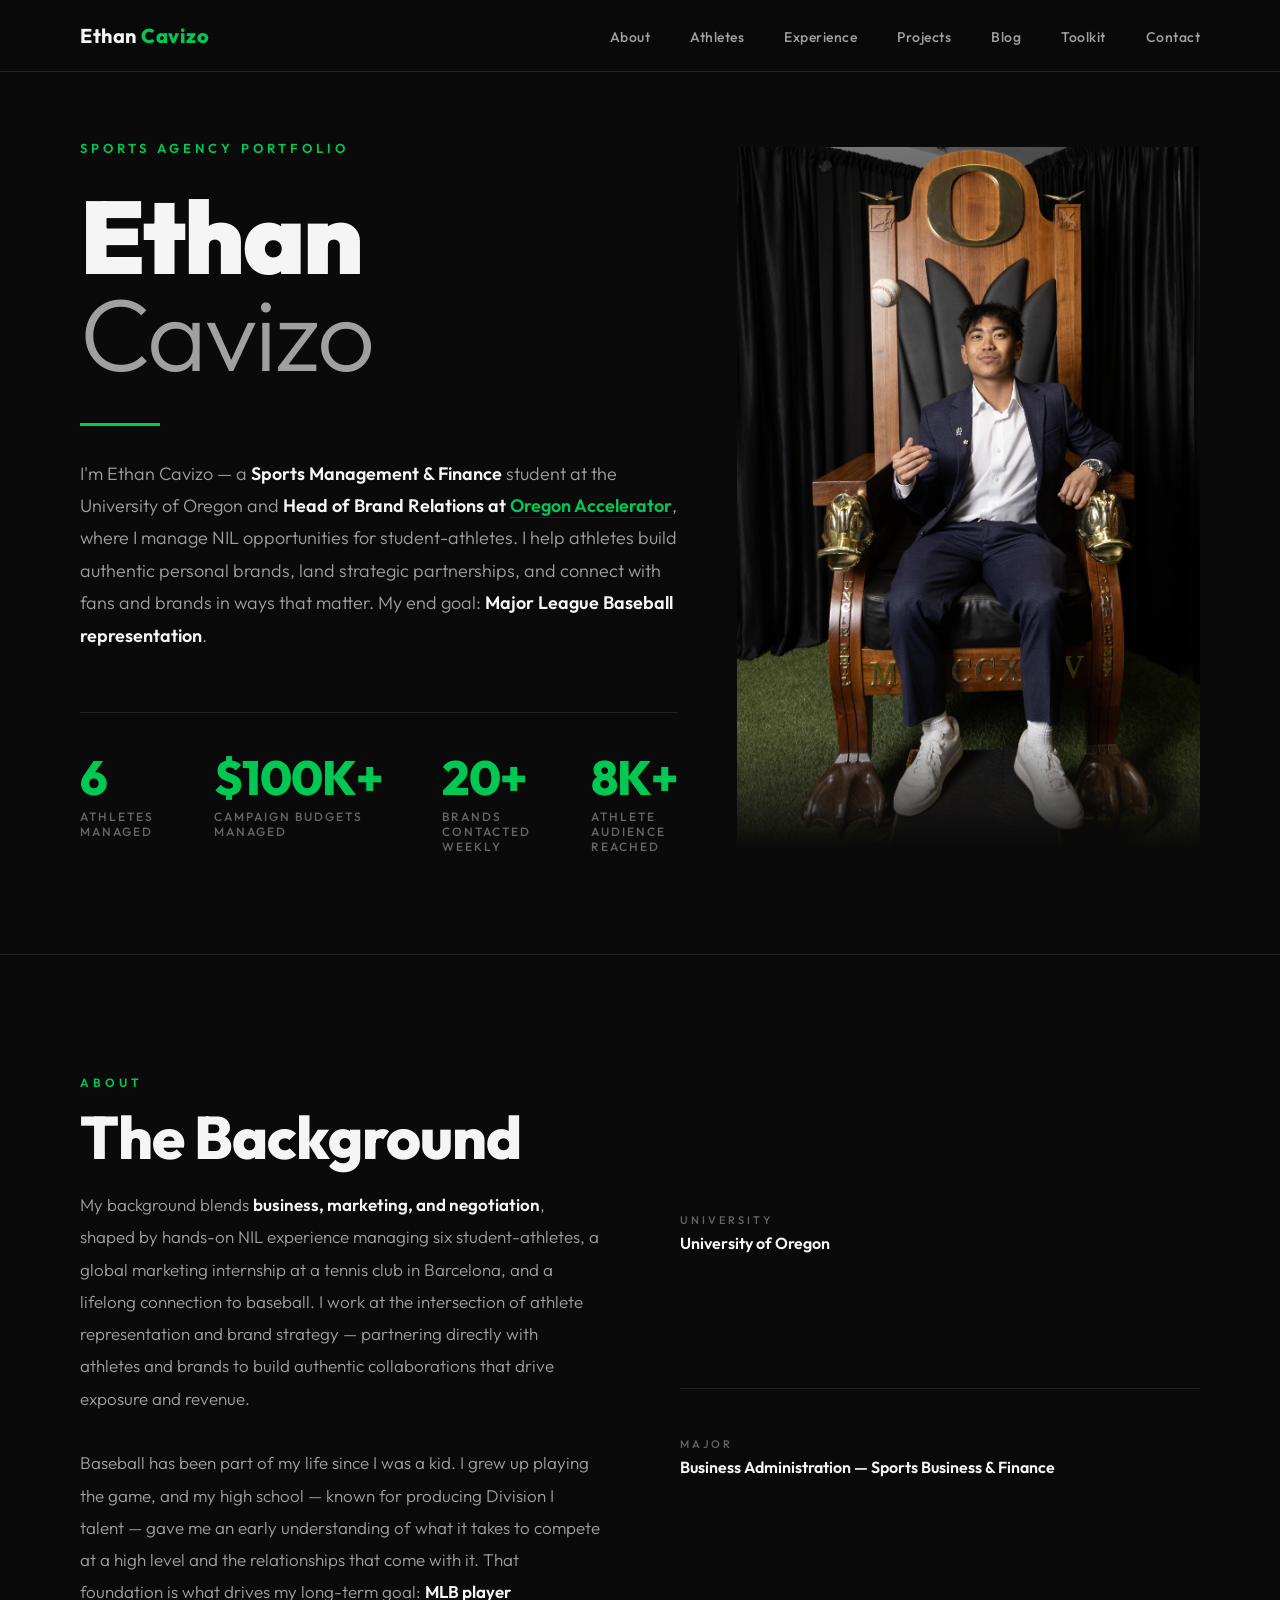
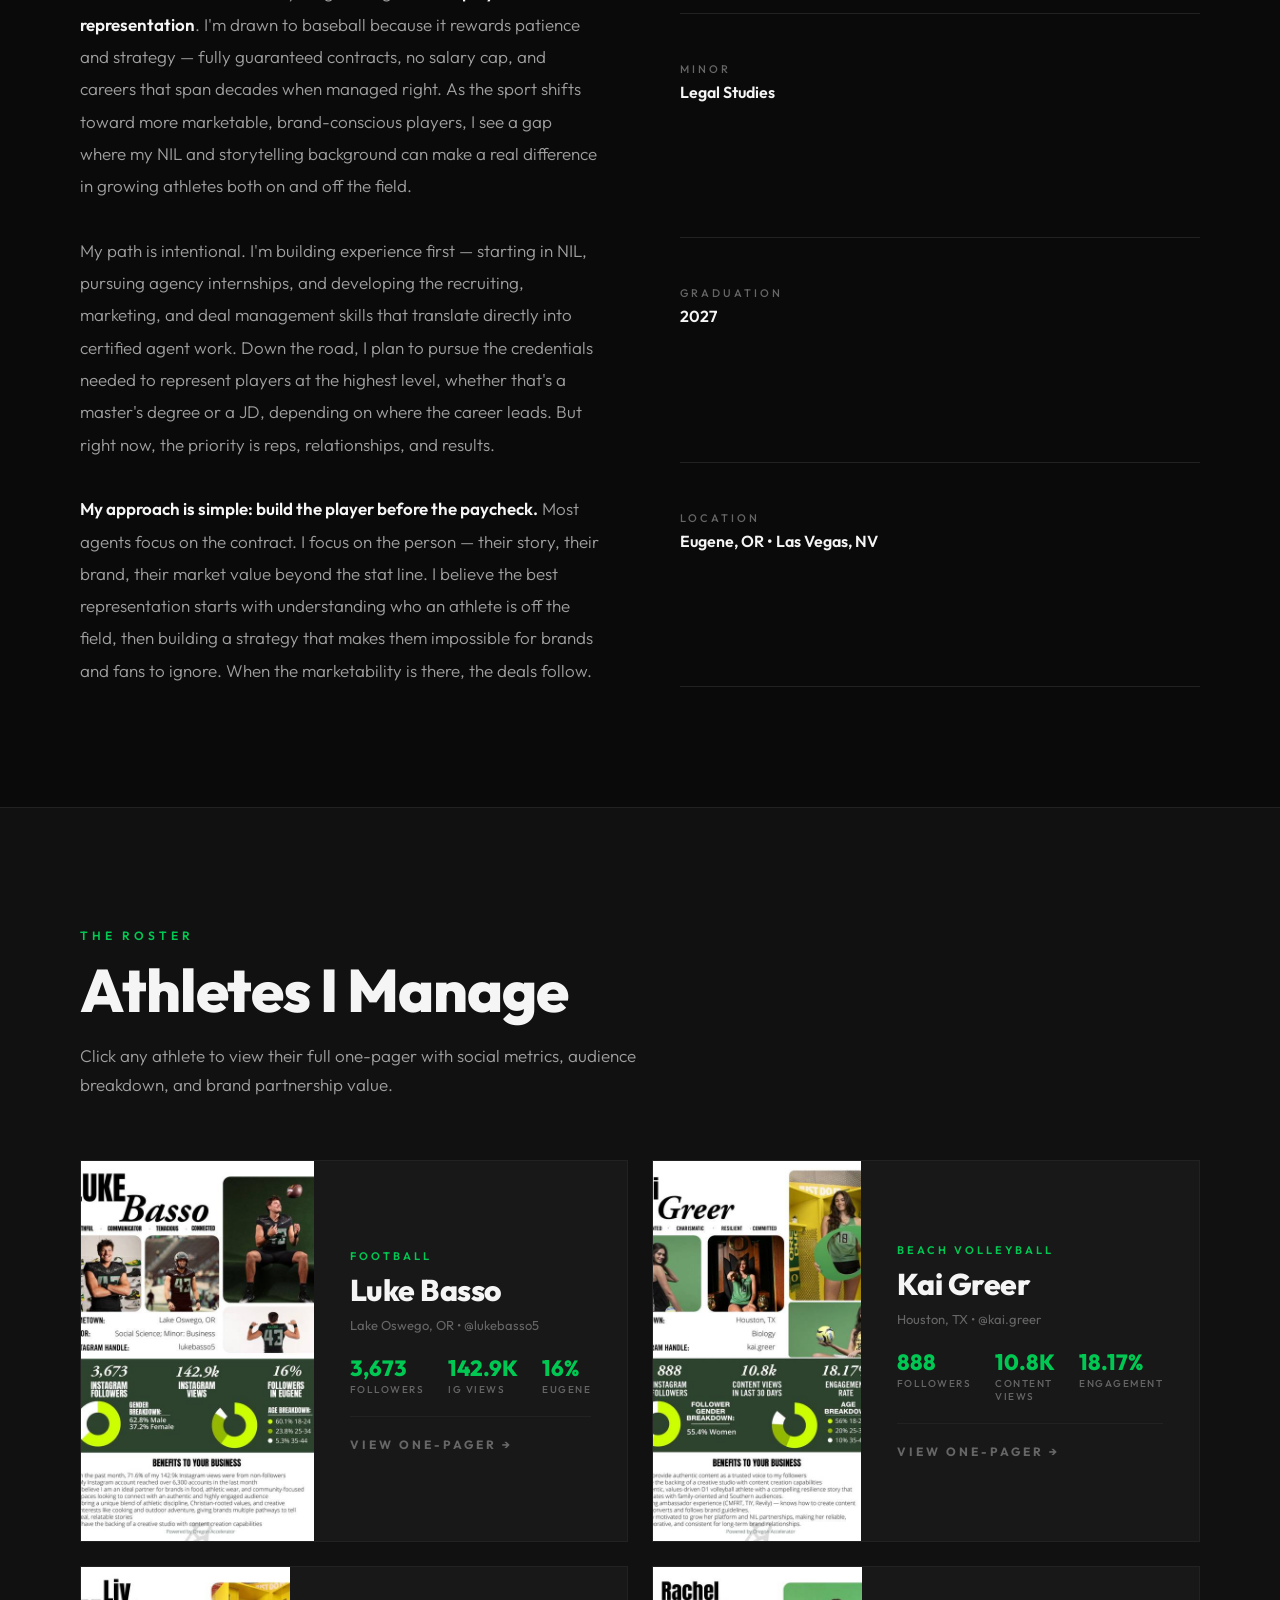
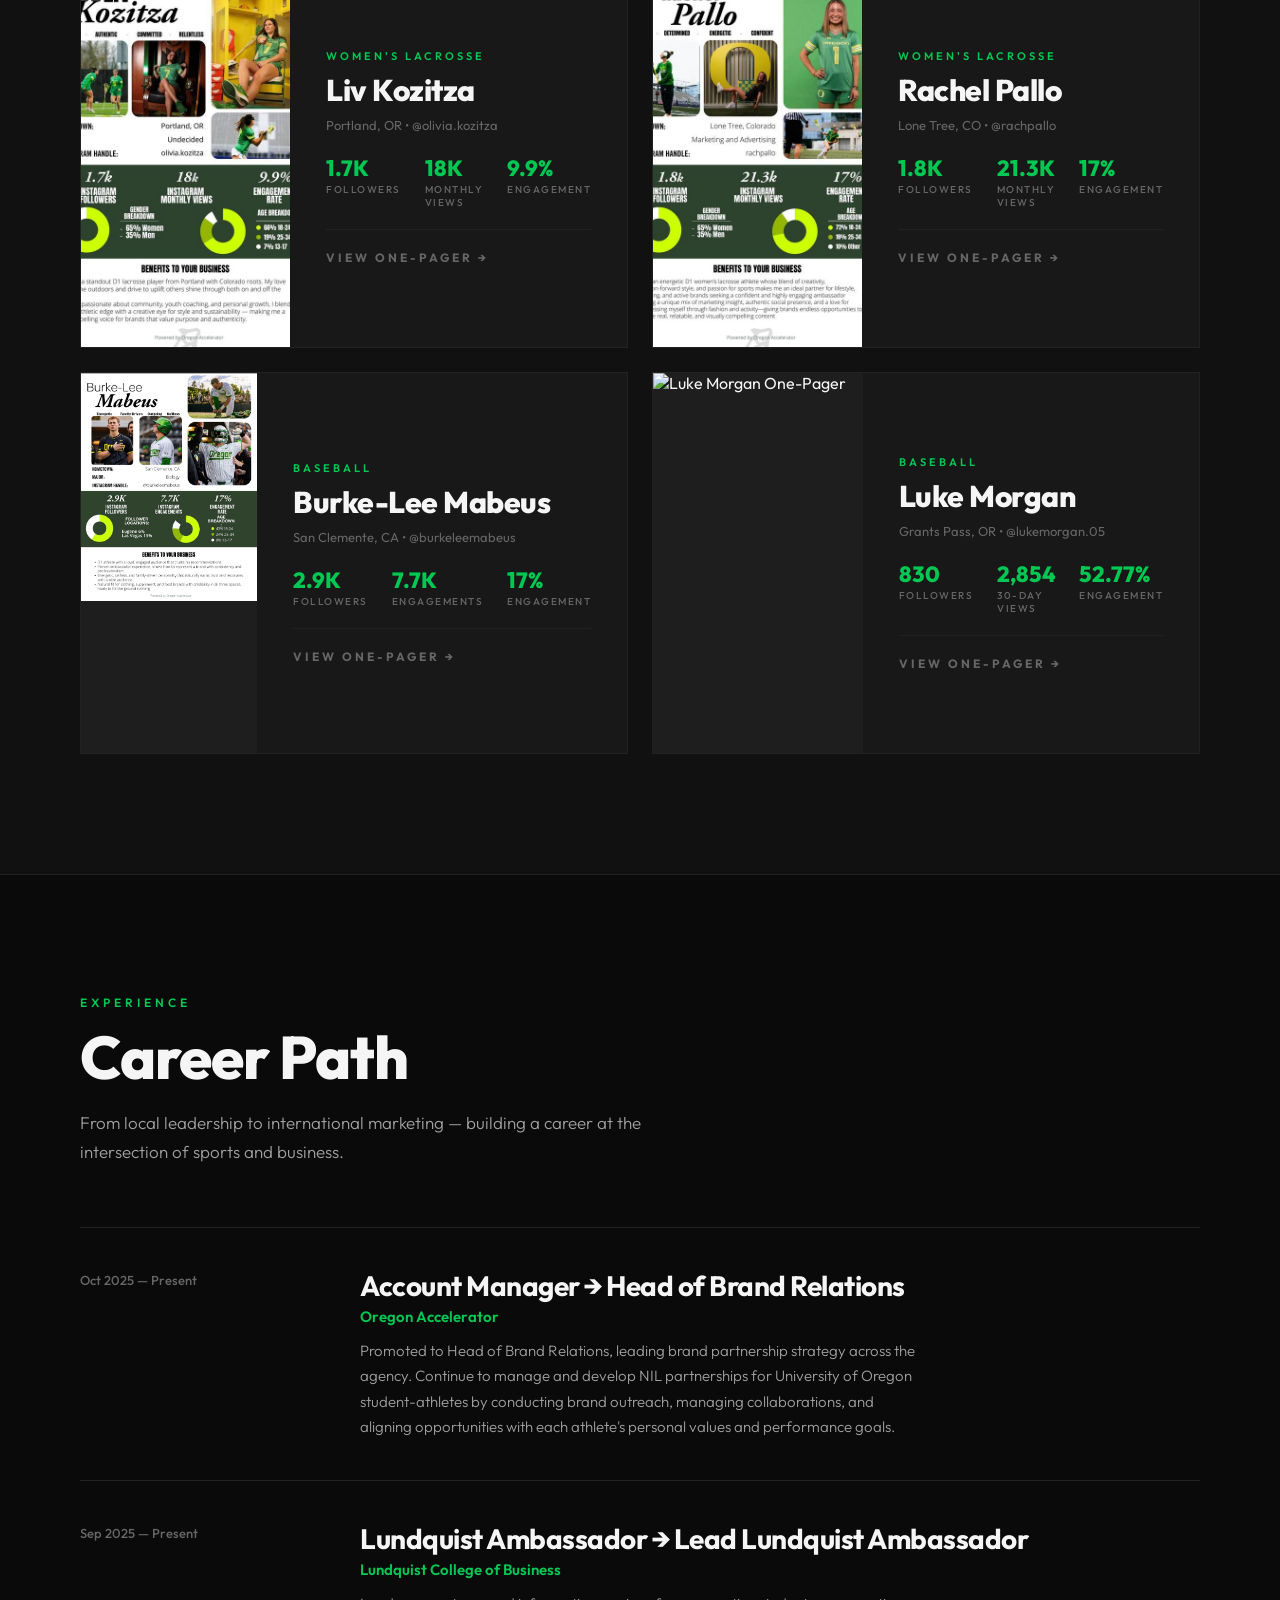
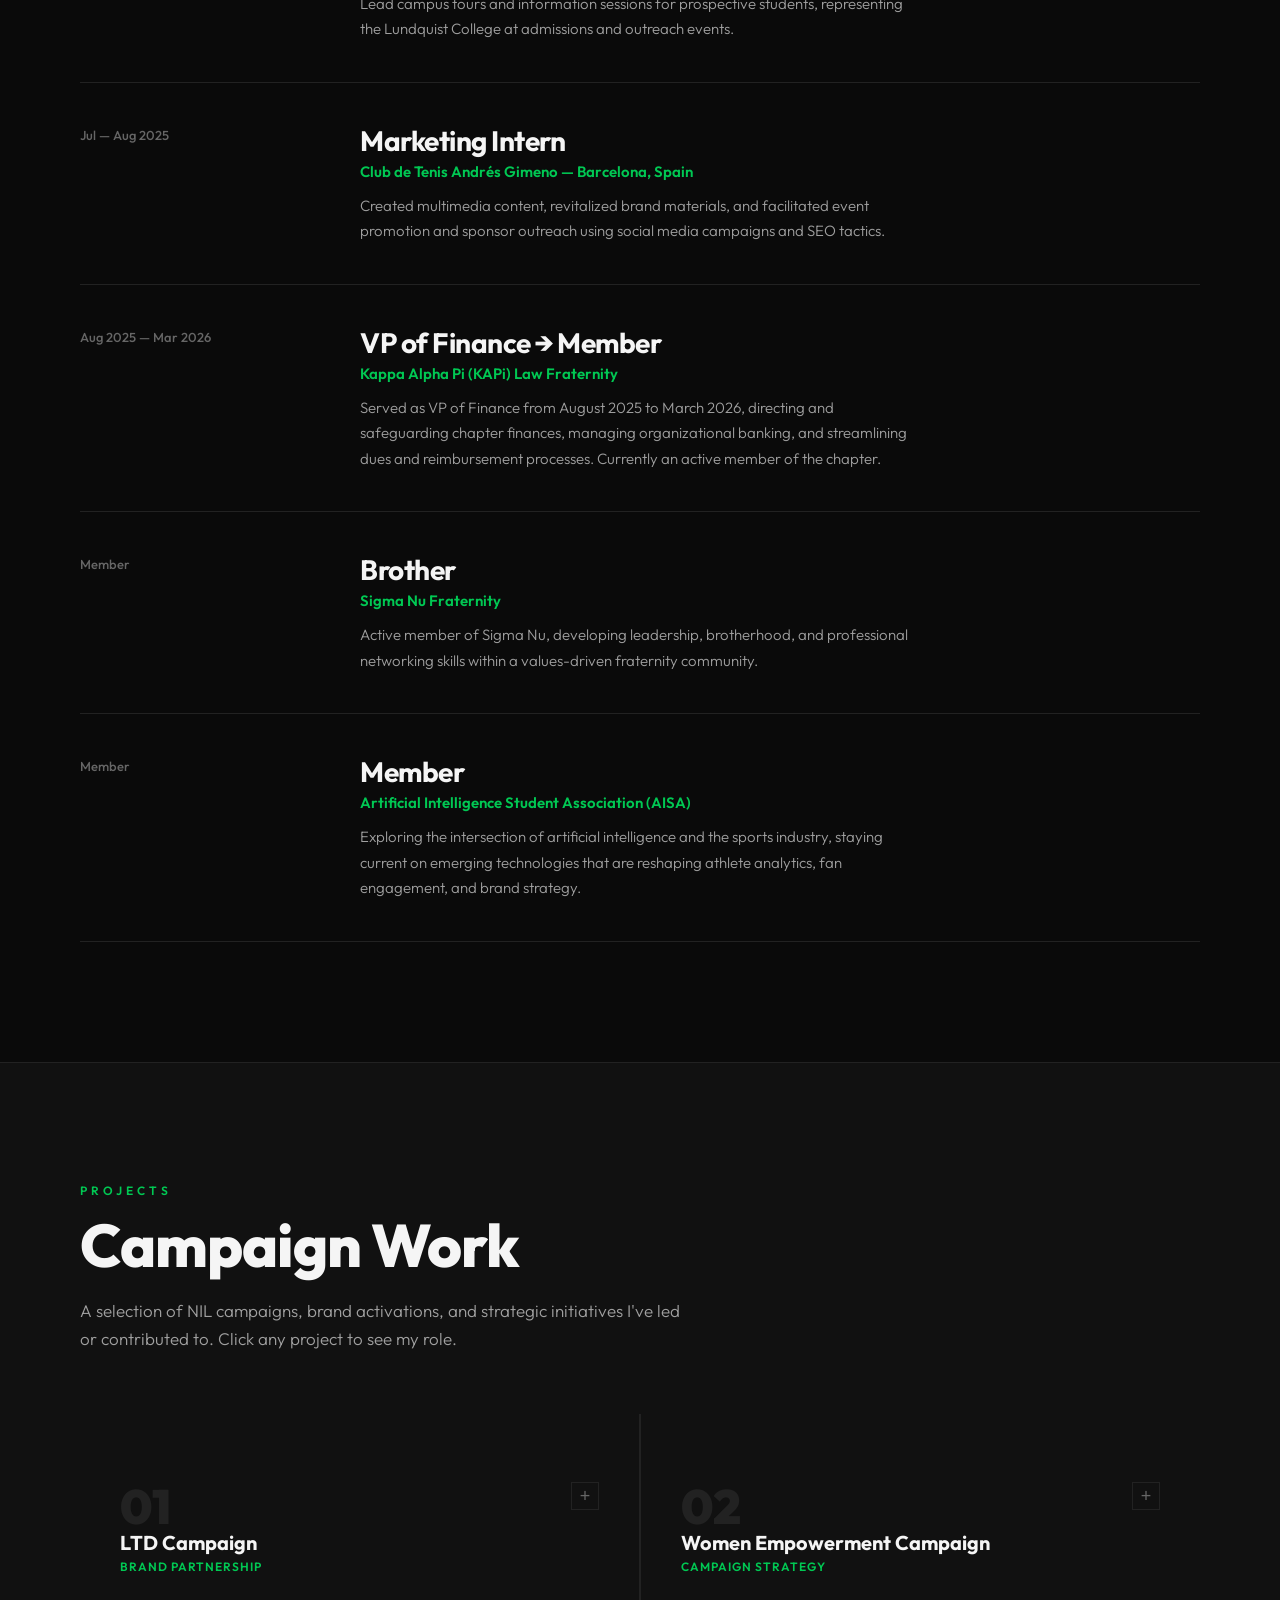
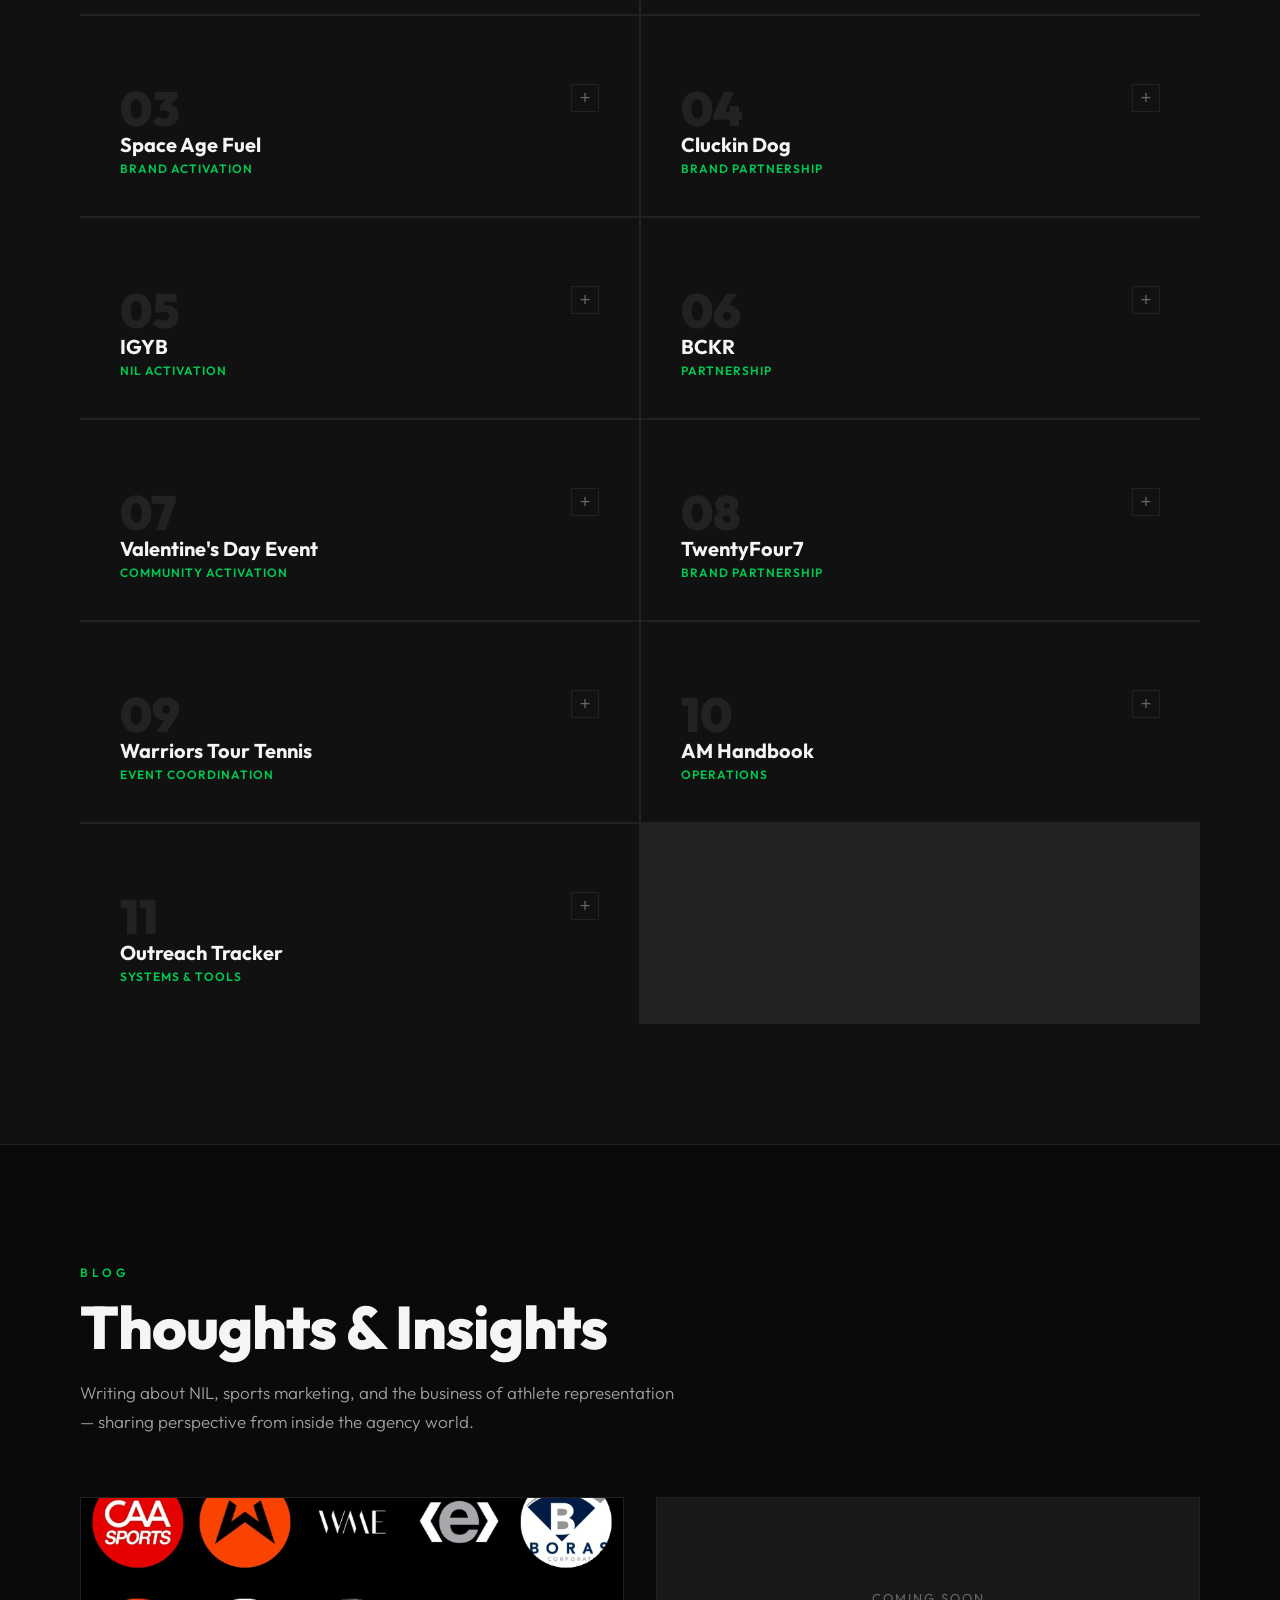
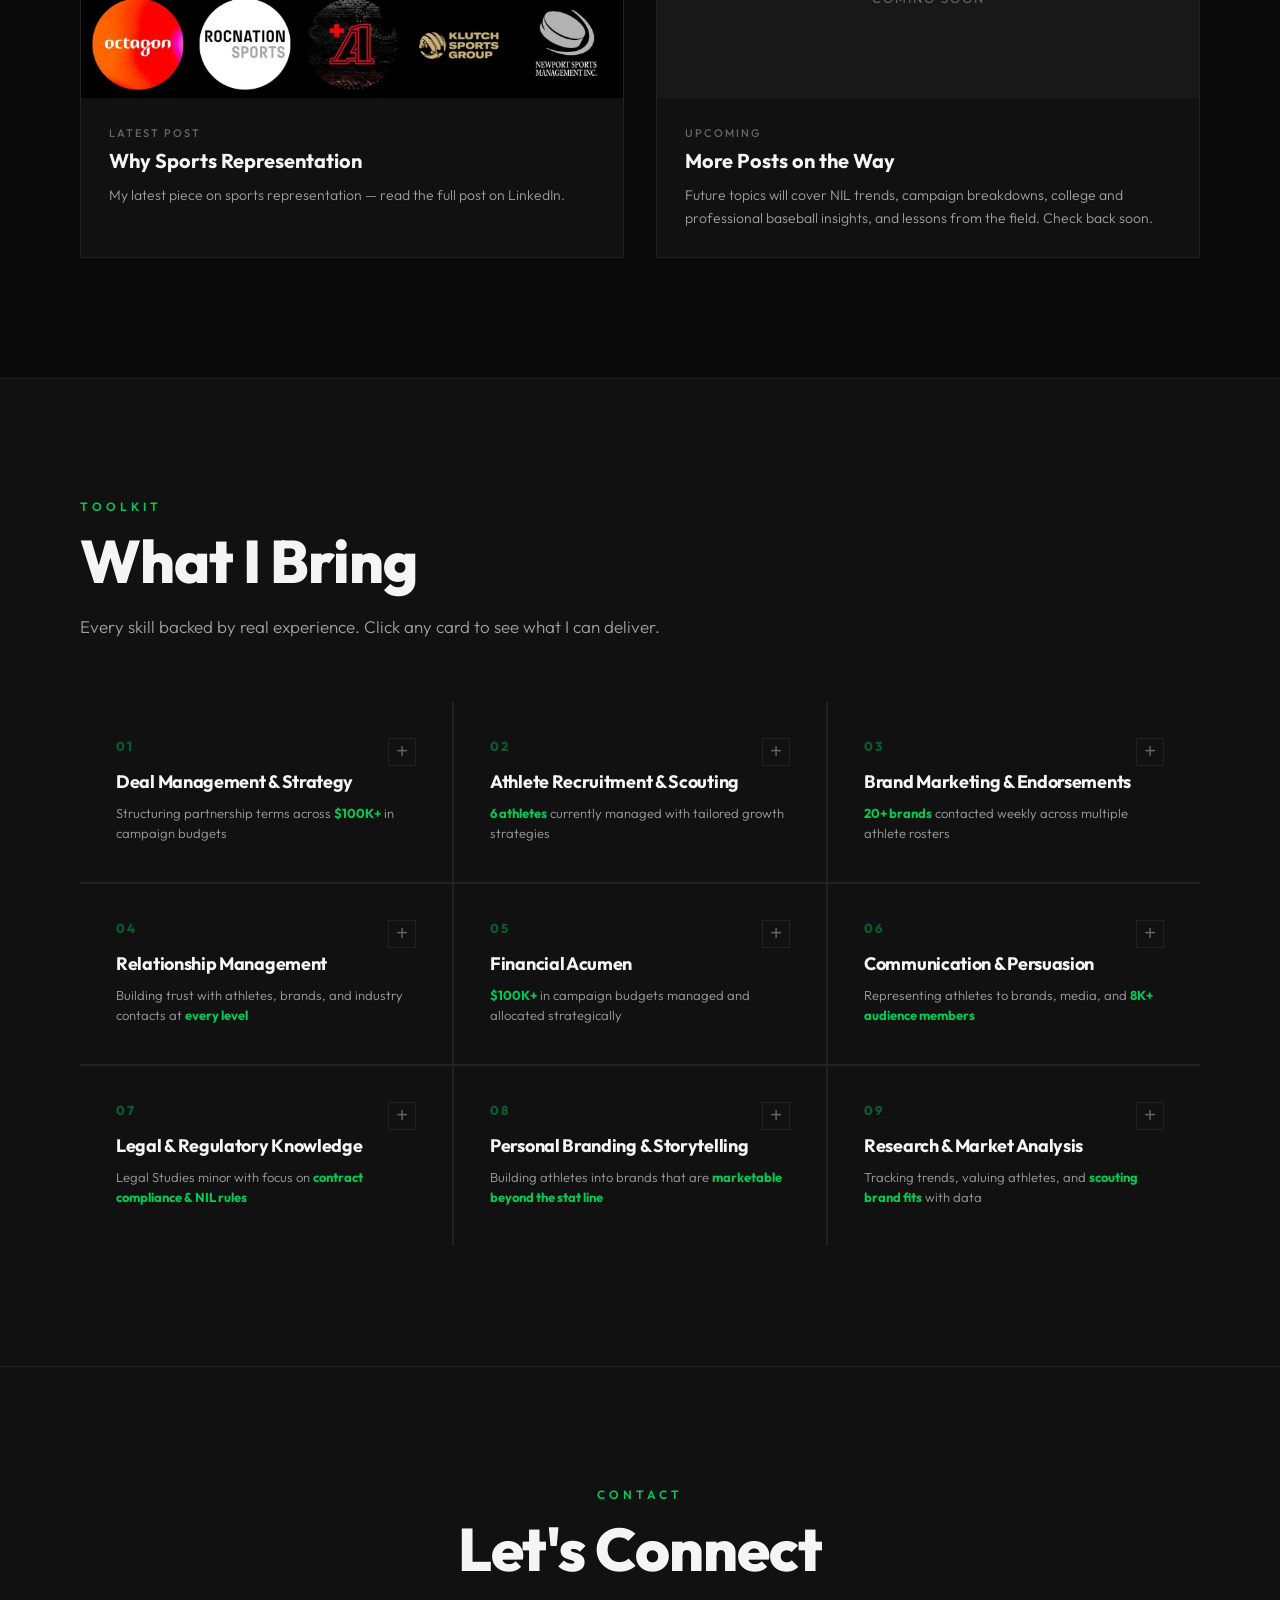
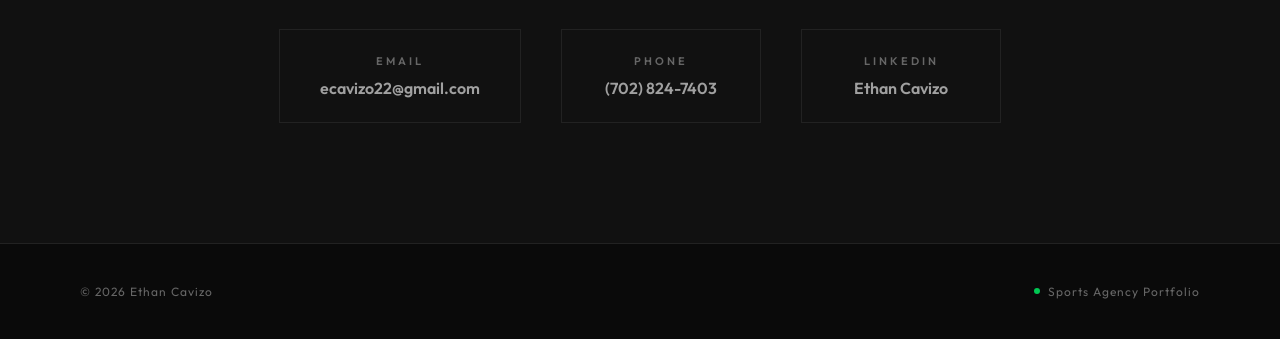
==== index.html @ 45bb698f "Update index.html" ====
<!DOCTYPE html><html lang="en"><head><meta charset="UTF-8"><meta name="viewport" content="width=device-width, initial-scale=1.0"><title>Ethan Cavizo — Sports Agency Portfolio</title><link href="https://fonts.googleapis.com/css2?family=Outfit:wght@300;400;500;600;700;800;900&family=Crimson+Pro:ital,wght@0,400;0,600;1,400&display=swap" rel="stylesheet"><style> :root { --bg: #0a0a0a; --surface: #111111; --surface-2: #181818; --surface-3: #1e1e1e; --accent: #00C853; --accent-soft: rgba(0, 200, 83, 0.08); --accent-border: rgba(0, 200, 83, 0.2); --text: #f5f5f5; --text-secondary: #a0a0a0; --text-dim: #666; --border: #222; } * { margin: 0; padding: 0; box-sizing: border-box; } html { scroll-behavior: smooth; } body { background: var(--bg); color: var(--text); font-family: 'Outfit', sans-serif; overflow-x: hidden; -webkit-font-smoothing: antialiased; } /* NAV */ nav { position: fixed; top: 0; width: 100%; padding: 0 80px; height: 72px; display: flex; justify-content: space-between; align-items: center; z-index: 100; background: rgba(10,10,10,0.85); backdrop-filter: blur(24px); border-bottom: 1px solid var(--border); } .logo { font-size: 20px; font-weight: 700; letter-spacing: 0.5px; } .logo span { color: var(--accent); font-weight: 800; } .nav-links { display: flex; gap: 40px; list-style: none; } .nav-links a { color: var(--text-secondary); text-decoration: none; font-size: 14px; font-weight: 500; letter-spacing: 0.5px; transition: color 0.3s; position: relative; } .nav-links a:hover { color: var(--text); } .nav-links a::after { content: ''; position: absolute; bottom: -4px; left: 0; width: 0; height: 2px; background: var(--accent); transition: width 0.3s; } .nav-links a:hover::after { width: 100%; } /* HERO */ .hero { min-height: 100vh; display: grid; grid-template-columns: 1fr 1fr; align-items: center; padding: 140px 80px 100px; gap: 60px; } .hero-text { display: flex; flex-direction: column; justify-content: center; } .hero-image { width: 100%; height: 80vh; max-height: 700px; overflow: hidden; position: relative; } .hero-image img { width: 100%; height: 100%; object-fit: cover; object-position: center top; filter: grayscale(15%); } .hero-image::after { content: ''; position: absolute; bottom: 0; left: 0; right: 0; height: 120px; background: linear-gradient(to top, var(--bg), transparent); } .hero-eyebrow { font-size: 13px; letter-spacing: 4px; text-transform: uppercase; color: var(--accent); font-weight: 600; margin-bottom: 32px; } .hero h1 { font-size: clamp(56px, 8vw, 110px); font-weight: 900; line-height: 0.95; letter-spacing: -2px; margin-bottom: 40px; } .hero h1 .thin { font-weight: 300; color: var(--text-secondary); } .hero-divider { width: 80px; height: 3px; background: var(--accent); margin-bottom: 32px; } .hero-bio { font-size: 18px; line-height: 1.8; color: var(--text-secondary); max-width: 640px; font-weight: 300; } .hero-bio strong { color: var(--text); font-weight: 600; } .hero-stats { display: flex; gap: 60px; margin-top: 60px; padding-top: 40px; border-top: 1px solid var(--border); } .hero-stat-num { font-size: 48px; font-weight: 800; color: var(--accent); line-height: 1; letter-spacing: -1px; } .hero-stat-label { font-size: 12px; letter-spacing: 2px; text-transform: uppercase; color: var(--text-dim); margin-top: 8px; font-weight: 500; } /* SECTIONS */ .section { padding: 120px 80px; border-top: 1px solid var(--border); } .section-label { font-size: 12px; letter-spacing: 4px; text-transform: uppercase; color: var(--accent); font-weight: 600; margin-bottom: 16px; } .section-heading { font-size: clamp(36px, 5vw, 60px); font-weight: 800; letter-spacing: -1px; line-height: 1.05; margin-bottom: 20px; } .section-desc { font-size: 17px; line-height: 1.7; color: var(--text-secondary); max-width: 600px; font-weight: 300; margin-bottom: 60px; } /* ABOUT */ .about-content { display: grid; grid-template-columns: 1fr 1fr; gap: 80px; } .about-text { font-size: 17px; line-height: 1.9; color: var(--text-secondary); font-weight: 300; } .about-text strong { color: var(--text); font-weight: 600; } .about-details { display: grid; gap: 24px; } .about-detail { padding: 24px 0; border-bottom: 1px solid var(--border); } .about-detail-label { font-size: 11px; letter-spacing: 3px; text-transform: uppercase; color: var(--text-dim); margin-bottom: 6px; font-weight: 500; } .about-detail-value { font-size: 16px; font-weight: 600; } /* SKILLS TOOLKIT */ .skills-grid { display: grid; grid-template-columns: repeat(3, 1fr); gap: 2px; background: var(--border); } .skill-card { background: var(--surface); padding: 36px; display: flex; flex-direction: column; justify-content: space-between; min-height: 180px; transition: all 0.4s; cursor: pointer; position: relative; overflow: hidden; } .skill-card:hover { background: var(--surface-2); } .skill-card::before { content: ''; position: absolute; top: 0; left: 0; width: 3px; height: 0; background: var(--accent); transition: height 0.4s; } .skill-card:hover::before, .skill-card.active::before { height: 100%; } .skill-card.active { background: var(--surface-2); } .skill-top { display: flex; justify-content: space-between; align-items: flex-start; } .skill-number { font-size: 13px; margin-bottom: 16px; opacity: 0.4; transition: opacity 0.3s; font-weight: 800; letter-spacing: 2px; color: var(--accent); font-style: normal; } .skill-card:hover .skill-number, .skill-card.active .skill-number { opacity: 1; } .skill-toggle { font-size: 20px; color: var(--text-dim); transition: all 0.3s; width: 28px; height: 28px; display: flex; align-items: center; justify-content: center; border: 1px solid var(--border); background: none; } .skill-card:hover .skill-toggle, .skill-card.active .skill-toggle { color: var(--accent); border-color: var(--accent-border); } .skill-card.active .skill-toggle { transform: rotate(45deg); } .skill-name { font-size: 18px; font-weight: 700; letter-spacing: -0.3px; margin-bottom: 8px; } .skill-proof { font-size: 13px; line-height: 1.6; color: var(--text-secondary); font-weight: 300; } .skill-proof strong { color: var(--accent); font-weight: 700; } .skill-detail { max-height: 0; overflow: hidden; transition: max-height 0.4s ease, margin 0.4s ease, opacity 0.3s ease; opacity: 0; margin-top: 0; } .skill-card.active .skill-detail { max-height: 300px; opacity: 1; margin-top: 20px; } .skill-detail-inner { padding-top: 20px; border-top: 1px solid var(--border); font-size: 14px; line-height: 1.8; color: var(--text-secondary); font-weight: 300; } .skill-detail-inner strong { color: var(--text); font-weight: 600; } /* ATHLETES */ .athletes-section { background: var(--surface); } .athletes-grid-new { display: grid; grid-template-columns: repeat(2, 1fr); gap: 24px; } .athlete-card-new { background: var(--surface-2); border: 1px solid var(--border); display: grid; grid-template-columns: 1fr 1fr; overflow: hidden; text-decoration: none; color: var(--text); transition: all 0.4s; cursor: pointer; } .athlete-card-new:hover { border-color: var(--accent-border); transform: translateY(-4px); box-shadow: 0 20px 60px rgba(0,0,0,0.4); } .athlete-card-img { overflow: hidden; position: relative; background: var(--surface-3); min-height: 380px; } .athlete-card-img img { width: 100%; height: 100%; object-fit: cover; object-position: top center; transition: transform 0.4s; position: absolute; top: 0; left: 0; } .athlete-card-img img[src="assets/img6.jpg"], .athlete-card-img img[src="assets/img7.jpg"] { object-fit: contain; } .athlete-card-new:hover .athlete-card-img img { transform: scale(1.03); } .athlete-card-info { padding: 36px; display: flex; flex-direction: column; justify-content: center; } .athlete-card-sport { font-size: 11px; letter-spacing: 3px; text-transform: uppercase; color: var(--accent); font-weight: 600; margin-bottom: 8px; } .athlete-card-info h3 { font-size: 30px; font-weight: 800; letter-spacing: -0.5px; margin-bottom: 8px; } .athlete-card-meta { font-size: 13px; color: var(--text-dim); margin-bottom: 24px; } .athlete-card-stats { display: flex; gap: 24px; padding-bottom: 20px; border-bottom: 1px solid var(--border); margin-bottom: 20px; } .acs-num { display: block; font-size: 22px; font-weight: 800; color: var(--accent); line-height: 1; } .acs-label { display: block; font-size: 10px; letter-spacing: 1.5px; text-transform: uppercase; color: var(--text-dim); margin-top: 4px; font-weight: 500; } .athlete-card-cta { font-size: 12px; letter-spacing: 3px; text-transform: uppercase; font-weight: 700; color: var(--text-dim); transition: all 0.3s; } .athlete-card-new:hover .athlete-card-cta { color: var(--accent); } /* EXPERIENCE */ .exp-list { display: flex; flex-direction: column; } .exp-item { display: grid; grid-template-columns: 220px 1fr; gap: 60px; padding: 40px 0; border-bottom: 1px solid var(--border); transition: all 0.3s; } .exp-item:first-child { border-top: 1px solid var(--border); } .exp-item:hover { padding-left: 20px; } .exp-date { font-size: 13px; color: var(--text-dim); font-weight: 500; padding-top: 4px; } .exp-title { font-size: 28px; font-weight: 700; letter-spacing: -0.5px; margin-bottom: 4px; } .exp-org { font-size: 15px; color: var(--accent); font-weight: 600; margin-bottom: 12px; } .exp-desc { font-size: 15px; line-height: 1.7; color: var(--text-secondary); font-weight: 300; max-width: 560px; } /* PROJECTS */ .projects-grid { display: grid; grid-template-columns: repeat(2, 1fr); gap: 2px; background: var(--border); } .project-card { background: var(--surface); padding: 40px; min-height: 200px; display: flex; flex-direction: column; justify-content: flex-end; transition: all 0.4s; cursor: pointer; position: relative; overflow: hidden; } .project-card:hover { background: var(--surface-2); } .project-card::before { content: ''; position: absolute; bottom: 0; left: 0; width: 0; height: 3px; background: var(--accent); transition: width 0.4s; } .project-card:hover::before, .project-card.active::before { width: 100%; } .project-card.active { background: var(--surface-2); } .project-top { display: flex; justify-content: space-between; align-items: flex-start; } .project-number { font-size: 48px; font-weight: 900; color: var(--border); line-height: 1; transition: color 0.3s; } .project-card:hover .project-number, .project-card.active .project-number { color: var(--accent-border); } .project-toggle { font-size: 18px; color: var(--text-dim); transition: all 0.3s; width: 28px; height: 28px; display: flex; align-items: center; justify-content: center; border: 1px solid var(--border); background: none; cursor: pointer; flex-shrink: 0; } .project-card:hover .project-toggle, .project-card.active .project-toggle { color: var(--accent); border-color: var(--accent-border); } .project-card.active .project-toggle { transform: rotate(45deg); } .project-title { font-size: 20px; font-weight: 700; margin-bottom: 4px; } .project-subtitle { font-size: 12px; color: var(--accent); letter-spacing: 1px; text-transform: uppercase; font-weight: 600; } .project-budget { display: inline-block; margin-top: 8px; font-size: 11px; letter-spacing: 1px; color: var(--accent); font-weight: 700; padding: 4px 10px; border: 1px solid var(--accent-border); background: var(--accent-soft); } .project-detail { max-height: 0; overflow: hidden; transition: max-height 0.4s ease, margin 0.4s ease, opacity 0.3s ease; opacity: 0; margin-top: 0; } .project-card.active .project-detail { max-height: 400px; opacity: 1; margin-top: 24px; } .project-detail-inner { padding-top: 20px; border-top: 1px solid var(--border); font-size: 14px; line-height: 1.8; color: var(--text-secondary); font-weight: 300; } .project-detail-inner strong { color: var(--text); font-weight: 600; } .project-link { display: inline-block; margin-top: 14px; font-size: 12px; letter-spacing: 2px; text-transform: uppercase; font-weight: 700; color: var(--accent); text-decoration: none; border-bottom: 1px solid var(--accent-border); padding-bottom: 2px; transition: border-color 0.3s; } .project-link:hover { border-color: var(--accent); } /* BLOG */ .blog-grid { display: grid; grid-template-columns: repeat(2, 1fr); gap: 32px; } .blog-card { background: var(--surface); border: 1px solid var(--border); overflow: hidden; transition: all 0.3s; } .blog-card:hover { border-color: var(--accent-border); transform: translateY(-4px); } .blog-thumb { height: 200px; background: var(--surface-2); display: flex; align-items: center; justify-content: center; color: var(--text-dim); font-size: 13px; letter-spacing: 2px; text-transform: uppercase; } .blog-info { padding: 28px; } .blog-date { font-size: 11px; letter-spacing: 2px; text-transform: uppercase; color: var(--text-dim); margin-bottom: 8px; font-weight: 500; } .blog-title { font-size: 20px; font-weight: 700; line-height: 1.3; margin-bottom: 10px; } .blog-excerpt { font-size: 14px; line-height: 1.6; color: var(--text-secondary); font-weight: 300; } /* CONTACT */ .contact-section { background: var(--surface); text-align: center; padding: 120px 80px; border-top: 1px solid var(--border); } .contact-links { display: flex; justify-content: center; gap: 40px; margin-top: 48px; } .contact-link { display: flex; flex-direction: column; align-items: center; gap: 10px; text-decoration: none; color: var(--text-secondary); transition: all 0.3s; padding: 24px 40px; border: 1px solid var(--border); min-width: 200px; } .contact-link:hover { color: var(--accent); border-color: var(--accent-border); background: var(--accent-soft); } .contact-link-label { font-size: 11px; letter-spacing: 3px; text-transform: uppercase; font-weight: 600; color: var(--text-dim); } .contact-link-value { font-size: 16px; font-weight: 600; } /* FOOTER */ footer { padding: 40px 80px; border-top: 1px solid var(--border); display: flex; justify-content: space-between; align-items: center; font-size: 12px; color: var(--text-dim); letter-spacing: 1px; } .footer-powered { display: flex; align-items: center; gap: 8px; } .footer-powered .dot { width: 6px; height: 6px; background: var(--accent); border-radius: 50%; } </style></head><body><nav><div class="logo">Ethan <span>Cavizo</span></div><ul class="nav-links"><li><a href="#about">About</a></li><li><a href="#athletes">Athletes</a></li><li><a href="#experience">Experience</a></li><li><a href="#projects">Projects</a></li><li><a href="#blog">Blog</a></li><li><a href="#skills">Toolkit</a></li><li><a href="#contact">Contact</a></li></ul></nav><section class="hero"><div class="hero-text"><div class="hero-eyebrow">Sports Agency Portfolio</div><h1>Ethan<br><span class="thin">Cavizo</span></h1><div class="hero-divider"></div><p class="hero-bio"> I'm Ethan Cavizo — a <strong>Sports Management & Finance</strong> student at the University of Oregon and <strong>Head of Brand Relations at <a href="https://www.oregonaccelerator.com/" target="_blank" style="color: var(--accent); text-decoration: none; border-bottom: 1px solid var(--accent-border); transition: border-color 0.3s;">Oregon Accelerator</a></strong>, where I manage NIL opportunities for student-athletes. I help athletes build authentic personal brands, land strategic partnerships, and connect with fans and brands in ways that matter. My end goal: <strong>Major League Baseball representation</strong>. </p><div class="hero-stats"><div><div class="hero-stat-num">6</div><div class="hero-stat-label">Athletes Managed</div></div><div><div class="hero-stat-num">$100K+</div><div class="hero-stat-label">Campaign Budgets Managed</div></div><div><div class="hero-stat-num">20+</div><div class="hero-stat-label">Brands Contacted Weekly</div></div><div><div class="hero-stat-num">8K+</div><div class="hero-stat-label">Athlete Audience Reached</div></div></div></div><div class="hero-image"><img src="assets/img1.jpg" alt="Ethan Cavizo"></div></section><section class="section" id="about"><div class="section-label">About</div><div class="section-heading">The Background</div><div class="about-content"><div class="about-text"> My background blends <strong>business, marketing, and negotiation</strong>, shaped by hands-on NIL experience managing six student-athletes, a global marketing internship at a tennis club in Barcelona, and a lifelong connection to baseball. I work at the intersection of athlete representation and brand strategy — partnering directly with athletes and brands to build authentic collaborations that drive exposure and revenue. <br><br> Baseball has been part of my life since I was a kid. I grew up playing the game, and my high school — known for producing Division I talent — gave me an early understanding of what it takes to compete at a high level and the relationships that come with it. That foundation is what drives my long-term goal: <strong>MLB player representation</strong>. I'm drawn to baseball because it rewards patience and strategy — fully guaranteed contracts, no salary cap, and careers that span decades when managed right. As the sport shifts toward more marketable, brand-conscious players, I see a gap where my NIL and storytelling background can make a real difference in growing athletes both on and off the field. <br><br> My path is intentional. I'm building experience first — starting in NIL, pursuing agency internships, and developing the recruiting, marketing, and deal management skills that translate directly into certified agent work. Down the road, I plan to pursue the credentials needed to represent players at the highest level, whether that's a master's degree or a JD, depending on where the career leads. But right now, the priority is reps, relationships, and results. <br><br><strong>My approach is simple: build the player before the paycheck.</strong> Most agents focus on the contract. I focus on the person — their story, their brand, their market value beyond the stat line. I believe the best representation starts with understanding who an athlete is off the field, then building a strategy that makes them impossible for brands and fans to ignore. When the marketability is there, the deals follow. </div><div class="about-details"><div class="about-detail"><div class="about-detail-label">University</div><div class="about-detail-value">University of Oregon</div></div><div class="about-detail"><div class="about-detail-label">Major</div><div class="about-detail-value">Business Administration — Sports Business & Finance</div></div><div class="about-detail"><div class="about-detail-label">Minor</div><div class="about-detail-value">Legal Studies</div></div><div class="about-detail"><div class="about-detail-label">Graduation</div><div class="about-detail-value">2027</div></div><div class="about-detail"><div class="about-detail-label">Location</div><div class="about-detail-value">Eugene, OR &bull; Las Vegas, NV</div></div></div></div></section><section class="section athletes-section" id="athletes"><div class="section-label">The Roster</div><div class="section-heading">Athletes I Manage</div><div class="section-desc">Click any athlete to view their full one-pager with social metrics, audience breakdown, and brand partnership value.</div><div class="athletes-grid-new"><a class="athlete-card-new" href="assets/athlete1.pdf" target="_blank"><div class="athlete-card-img"><img src="assets/img2.jpg" alt="Luke Basso One-Pager"></div><div class="athlete-card-info"><div class="athlete-card-sport">Football</div><h3>Luke Basso</h3><div class="athlete-card-meta">Lake Oswego, OR &bull; @lukebasso5</div><div class="athlete-card-stats"><div><span class="acs-num">3,673</span><span class="acs-label">Followers</span></div><div><span class="acs-num">142.9K</span><span class="acs-label">IG Views</span></div><div><span class="acs-num">16%</span><span class="acs-label">Eugene</span></div></div><div class="athlete-card-cta">View One-Pager →</div></div></a><a class="athlete-card-new" href="assets/athlete4.pdf" target="_blank"><div class="athlete-card-img"><img src="assets/img5.jpg" alt="Kai Greer One-Pager"></div><div class="athlete-card-info"><div class="athlete-card-sport">Beach Volleyball</div><h3>Kai Greer</h3><div class="athlete-card-meta">Houston, TX &bull; @kai.greer</div><div class="athlete-card-stats"><div><span class="acs-num">888</span><span class="acs-label">Followers</span></div><div><span class="acs-num">10.8K</span><span class="acs-label">Content Views</span></div><div><span class="acs-num">18.17%</span><span class="acs-label">Engagement</span></div></div><div class="athlete-card-cta">View One-Pager →</div></div></a><a class="athlete-card-new" href="assets/athlete3.pdf" target="_blank"><div class="athlete-card-img"><img src="assets/img4.jpg" alt="Liv Kozitza One-Pager"></div><div class="athlete-card-info"><div class="athlete-card-sport">Women's Lacrosse</div><h3>Liv Kozitza</h3><div class="athlete-card-meta">Portland, OR &bull; @olivia.kozitza</div><div class="athlete-card-stats"><div><span class="acs-num">1.7K</span><span class="acs-label">Followers</span></div><div><span class="acs-num">18K</span><span class="acs-label">Monthly Views</span></div><div><span class="acs-num">9.9%</span><span class="acs-label">Engagement</span></div></div><div class="athlete-card-cta">View One-Pager →</div></div></a><a class="athlete-card-new" href="assets/athlete2.pdf" target="_blank"><div class="athlete-card-img"><img src="assets/img3.jpg" alt="Rachel Pallo One-Pager"></div><div class="athlete-card-info"><div class="athlete-card-sport">Women's Lacrosse</div><h3>Rachel Pallo</h3><div class="athlete-card-meta">Lone Tree, CO &bull; @rachpallo</div><div class="athlete-card-stats"><div><span class="acs-num">1.8K</span><span class="acs-label">Followers</span></div><div><span class="acs-num">21.3K</span><span class="acs-label">Monthly Views</span></div><div><span class="acs-num">17%</span><span class="acs-label">Engagement</span></div></div><div class="athlete-card-cta">View One-Pager →</div></div></a><a class="athlete-card-new" href="assets/athlete5.pdf" target="_blank"><div class="athlete-card-img"><img src="assets/img6.jpg" alt="Burke-Lee Mabeus One-Pager"></div><div class="athlete-card-info"><div class="athlete-card-sport">Baseball</div><h3>Burke-Lee Mabeus</h3><div class="athlete-card-meta">San Clemente, CA &bull; @burkeleemabeus</div><div class="athlete-card-stats"><div><span class="acs-num">2.9K</span><span class="acs-label">Followers</span></div><div><span class="acs-num">7.7K</span><span class="acs-label">Engagements</span></div><div><span class="acs-num">17%</span><span class="acs-label">Engagement</span></div></div><div class="athlete-card-cta">View One-Pager →</div></div></a><a class="athlete-card-new" href="assets/athlete6.pdf" target="_blank"><div class="athlete-card-img"><img src="assets/img7.jpg" alt="Luke Morgan One-Pager"></div><div class="athlete-card-info"><div class="athlete-card-sport">Baseball</div><h3>Luke Morgan</h3><div class="athlete-card-meta">Grants Pass, OR &bull; @lukemorgan.05</div><div class="athlete-card-stats"><div><span class="acs-num">830</span><span class="acs-label">Followers</span></div><div><span class="acs-num">2,854</span><span class="acs-label">30-Day Views</span></div><div><span class="acs-num">52.77%</span><span class="acs-label">Engagement</span></div></div><div class="athlete-card-cta">View One-Pager →</div></div></a></div></section><section class="section" id="experience"><div class="section-label">Experience</div><div class="section-heading">Career Path</div><div class="section-desc">From local leadership to international marketing — building a career at the intersection of sports and business.</div><div class="exp-list"><div class="exp-item"><div class="exp-date">Oct 2025 — Present</div><div><div class="exp-title">Account Manager → Head of Brand Relations</div><div class="exp-org">Oregon Accelerator</div><div class="exp-desc">Promoted to Head of Brand Relations, leading brand partnership strategy across the agency. Continue to manage and develop NIL partnerships for University of Oregon student-athletes by conducting brand outreach, managing collaborations, and aligning opportunities with each athlete's personal values and performance goals.</div></div></div><div class="exp-item"><div class="exp-date">Sep 2025 — Present</div><div><div class="exp-title">Lundquist Ambassador → Lead Lundquist Ambassador</div><div class="exp-org">Lundquist College of Business</div><div class="exp-desc">Lead campus tours and information sessions for prospective students, representing the Lundquist College at admissions and outreach events.</div></div></div><div class="exp-item"><div class="exp-date">Jul — Aug 2025</div><div><div class="exp-title">Marketing Intern</div><div class="exp-org">Club de Tenis Andrés Gimeno — Barcelona, Spain</div><div class="exp-desc">Created multimedia content, revitalized brand materials, and facilitated event promotion and sponsor outreach using social media campaigns and SEO tactics.</div></div></div><div class="exp-item"><div class="exp-date">Aug 2025 — Mar 2026</div><div><div class="exp-title">VP of Finance → Member</div><div class="exp-org">Kappa Alpha Pi (KAPi) Law Fraternity</div><div class="exp-desc">Served as VP of Finance from August 2025 to March 2026, directing and safeguarding chapter finances, managing organizational banking, and streamlining dues and reimbursement processes. Currently an active member of the chapter.</div></div></div><div class="exp-item"><div class="exp-date">Member</div><div><div class="exp-title">Brother</div><div class="exp-org">Sigma Nu Fraternity</div><div class="exp-desc">Active member of Sigma Nu, developing leadership, brotherhood, and professional networking skills within a values-driven fraternity community.</div></div></div><div class="exp-item"><div class="exp-date">Member</div><div><div class="exp-title">Member</div><div class="exp-org">Artificial Intelligence Student Association (AISA)</div><div class="exp-desc">Exploring the intersection of artificial intelligence and the sports industry, staying current on emerging technologies that are reshaping athlete analytics, fan engagement, and brand strategy.</div></div></div></div></section><section class="section" id="projects" style="background: var(--surface);"><div class="section-label">Projects</div><div class="section-heading">Campaign Work</div><div class="section-desc">A selection of NIL campaigns, brand activations, and strategic initiatives I've led or contributed to. Click any project to see my role.</div><div class="projects-grid"><div class="project-card" onclick="toggleProject(this)"><div class="project-top"><div class="project-number">01</div><button class="project-toggle">+</button></div><div class="project-title">LTD Campaign</div><div class="project-subtitle">Brand Partnership</div><div class="project-detail"><div class="project-detail-inner"><strong>Led all coordination for LTD's (Lane Transit District) student awareness campaign</strong> — one of the <strong>larger campaigns I've managed</strong>, given the volume of deliverables tied to each of the four athletes involved. Partnered with Eugene's public transportation system to drive student ridership through athlete-led content, serving as the <strong>direct point of contact with the brand</strong> while keeping our internal team — AMs, creative, and athletes — fully aligned throughout. Contributed creative direction for the shoot, coordinated on-site logistics for all four athletes, managed posting schedules, and oversaw the <strong>paid compensation process</strong> for every athlete involved.<br><a href="https://www.instagram.com/p/DXK9k21j1c3/" target="_blank" class="project-link">View Morgan's Post →</a>&nbsp;&nbsp;<a href="https://www.instagram.com/reel/DXLM_fMkwyb/" target="_blank" class="project-link">View Niya's Reel →</a>&nbsp;&nbsp;<a href="https://www.instagram.com/p/DW3269CFBS3/" target="_blank" class="project-link">View Matt's Post →</a>&nbsp;&nbsp;<a href="https://www.instagram.com/reel/DXXlBU9kiEW/" target="_blank" class="project-link">View Mia's Reel →</a></div></div></div><div class="project-card" onclick="toggleProject(this)"><div class="project-top"><div class="project-number">02</div><button class="project-toggle">+</button></div><div class="project-title">Women Empowerment Campaign</div><div class="project-subtitle">Campaign Strategy</div><div class="project-detail"><div class="project-detail-inner"><strong>Led the entire campaign</strong> — a mini docuseries under the slogan <strong>"Built by the Journey"</strong>, highlighting women athletes at Oregon and featuring <strong>Aaliyah McCormick, Avery Jennings, and Izzy Sawyer</strong>. Made casting decisions, served as the main point of contact between athletes, the creative team, and PR. Expanded the campaign by adding a blog component, with <strong>Kai Greer and Liv Kozitza</strong> contributing written features. Personally directed each athlete on what to share and how to present their stories.<br><a href="https://www.instagram.com/reel/DVrZ8CiEk3j/" target="_blank" class="project-link">Aaliyah's Episode →</a>&nbsp;&nbsp;<a href="https://www.instagram.com/reel/DVtwba_AXZK/" target="_blank" class="project-link">Avery's Episode →</a>&nbsp;&nbsp;<a href="https://www.instagram.com/reel/DVw2w0nAWkr/" target="_blank" class="project-link">Izzy's Episode →</a>&nbsp;&nbsp;<a href="https://www.oregonaccelerator.com/blog-1/take-a-look-at-uo-female-athletes-stories-built-by-the-journey" target="_blank" class="project-link">Read the Blog →</a></div></div></div><div class="project-card" onclick="toggleProject(this)"><div class="project-top"><div class="project-number">03</div><button class="project-toggle">+</button></div><div class="project-title">Space Age Fuel</div><div class="project-subtitle">Brand Activation</div><div class="project-detail"><div class="project-detail-inner">Co-created and personally presented the campaign pitch for Space Age Fuel's partnership with <strong>DOAF and Oregon Accelerator</strong>. Proposed a giveaway activation where athletes promote Space Age Fuel in exchange for DOAF gear, alongside contributing to the snack draft concept. While the campaign ultimately stalled before launch, the project gave me hands-on experience <strong>managing a $100K+ budget alongside my team</strong> — allocating spend across discounted game-day gas pricing, giveaway prizing, athlete compensation tiers, and execution timelines. It sharpened my ability to scope large-scale activations and weigh ROI tradeoffs at a high level.</div></div></div><div class="project-card" onclick="toggleProject(this)"><div class="project-top"><div class="project-number">04</div><button class="project-toggle">+</button></div><div class="project-title">Cluckin Dog</div><div class="project-subtitle">Brand Partnership</div><div class="project-detail"><div class="project-detail-inner">Established the relationship with the brand owner and discussed activation goals. Successfully secured the partnership for my athlete <strong>Kai Greer</strong>. Directed the creative vision for the shoot, attended and organized on-site logistics, and coordinated with the <strong>PR team</strong> to finalize and publish the promotional post.<br><a href="https://www.instagram.com/p/DVPZmv2Enc0/" target="_blank" class="project-link">View Kai's Post →</a></div></div></div><div class="project-card" onclick="toggleProject(this)"><div class="project-top"><div class="project-number">05</div><button class="project-toggle">+</button></div><div class="project-title">IGYB</div><div class="project-subtitle">NIL Activation</div><div class="project-detail"><div class="project-detail-inner">Secured a spot for <strong>Kai</strong> in this activation by pitching her fit to the lead account manager. Managed all athlete communication around availability and scheduling. Connected her directly with the AM and the brand, and coordinated <strong>merchandise delivery</strong> for the shoot. <strong>Attended the shoot on-site</strong> to support logistics and make sure Kai was comfortable and dialed in throughout.<br><a href="https://www.instagram.com/reel/DVQqzXcD8Jq/" target="_blank" class="project-link">View Kai's Reel →</a></div></div></div><div class="project-card" onclick="toggleProject(this)"><div class="project-top"><div class="project-number">06</div><button class="project-toggle">+</button></div><div class="project-title">BCKR</div><div class="project-subtitle">Partnership</div><div class="project-detail"><div class="project-detail-inner">Secured this activation for <strong>Kai and Liv</strong>, coordinating with the lead AM and both athletes on timing, deliverables, and expectations. Managed logistics including free jacket merchandise and directed athletes through reel creation for the brand. <strong>Reviewed all athlete content before posting to ensure full compliance with contract deliverables and brand requirements.</strong><br><a href="https://www.instagram.com/reel/DSdTESyknXs/" target="_blank" class="project-link">View Kai's Reel →</a>&nbsp;&nbsp;<a href="https://www.instagram.com/reel/DSfrbcWD8ys/" target="_blank" class="project-link">View Liv's Reel →</a></div></div></div><div class="project-card" onclick="toggleProject(this)"><div class="project-top"><div class="project-number">07</div><button class="project-toggle">+</button></div><div class="project-title">Valentine's Day Event</div><div class="project-subtitle">Community Activation</div><div class="project-detail"><div class="project-detail-inner">Co-led the Valentine's Day activation alongside another Account Manager — a community event where athletes created handmade cards for elderly community members. Set up the activation space, coordinated athlete participation, and helped capture content for social media promotion. <strong>Followed through after the event to ensure every card was actually delivered to recipients</strong>, closing the loop on the activation from start to finish.<br><a href="https://www.instagram.com/reel/DUwmzMNDwEC/" target="_blank" class="project-link">View the Activation →</a></div></div></div><div class="project-card" onclick="toggleProject(this)"><div class="project-top"><div class="project-number">08</div><button class="project-toggle">+</button></div><div class="project-title">TwentyFour7</div><div class="project-subtitle">Brand Partnership</div><div class="project-detail"><div class="project-detail-inner">Contributed to the creation of interactive profile games for each athlete. Provided ideas and implemented them directly into the website. Helped transition the 24/7 platform into a <strong>unified Oregon Accelerator page</strong>, consolidating all athlete profiles under one hub for easier brand and fan access.<br><a href="https://twentyfour7.com/" target="_blank" class="project-link">View Website →</a></div></div></div><div class="project-card" onclick="toggleProject(this)"><div class="project-top"><div class="project-number">09</div><button class="project-toggle">+</button></div><div class="project-title">Warriors Tour Tennis</div><div class="project-subtitle">Event Coordination</div><div class="project-detail"><div class="project-detail-inner">Led the marketing efforts for the Warriors Tour Tennis event at <strong>Club de Tenis Andrés Gimeno in Barcelona</strong>. Created promotional videos and developed content strategies to drive attendance and sponsor visibility. Managed social media campaigns and produced multimedia assets for event promotion.<br><a href="https://www.instagram.com/reel/DMxRHqzod6t/" target="_blank" class="project-link">View the Event Reel →</a></div></div></div><div class="project-card" onclick="toggleProject(this)"><div class="project-top"><div class="project-number">10</div><button class="project-toggle">+</button></div><div class="project-title">AM Handbook</div><div class="project-subtitle">Operations</div><div class="project-detail"><div class="project-detail-inner">Used my <strong>agentic engineering skills</strong> to vibe-code the AM Handbook from scratch — identifying a gap in how account managers handled projects and building a structured reference guide to solve it. The handbook serves as a step-by-step resource for AMs navigating campaign workflows, brand communication, and project management.<br><a href="https://www.notion.so/Oregon-Accelerator-AM-Project-Handbook-2f7856760f17805fb8b0d0ca0e4f869d#2f7856760f1781069d9eda6267995a31" target="_blank" class="project-link">View Handbook →</a></div></div></div><div class="project-card" onclick="toggleProject(this)"><div class="project-top"><div class="project-number">11</div><button class="project-toggle">+</button></div><div class="project-title">Outreach Tracker</div><div class="project-subtitle">Systems & Tools</div><div class="project-detail"><div class="project-detail-inner"><strong>Spearheaded the reinvention of Oregon Accelerator's outreach process</strong> by vibe-coding a custom outreach tracking website — designed to prevent duplicate outreach, let each AM log and track brand contacts, and provide an analytics dashboard for smarter targeting. The initiative ultimately paved the way for the agency's adoption of <strong>HDBND</strong>, a more advanced platform built by Jeff that centralizes athlete data and surfaces insights on where each athlete best fits in the NIL landscape.<br><a href="https://hdbnd.com/" target="_blank" class="project-link">View HDBND →</a></div></div></div></div></section><script> function toggleProject(card) { const wasActive = card.classList.contains('active'); document.querySelectorAll('.project-card').forEach(c => c.classList.remove('active')); if (!wasActive) card.classList.add('active'); } </script><section class="section" id="blog"><div class="section-label">Blog</div><div class="section-heading">Thoughts & Insights</div><div class="section-desc">Writing about NIL, sports marketing, and the business of athlete representation — sharing perspective from inside the agency world.</div><div class="blog-grid"><a href="https://www.linkedin.com/posts/ethan-cavizo_why-sports-representation-ugcPost-7450748624583516161-iwSy?utm_source=share&utm_medium=member_desktop&rcm=ACoAAEF_MIoBp8ahIsQxF8TOit93KBgKKzyN2Hg" target="_blank" class="blog-card" style="text-decoration: none; color: inherit; display: block;"><div class="blog-thumb" style="padding: 0; overflow: hidden;"><img src="assets/blog1.jpg" alt="Why Sports Representation" style="width: 100%; height: 100%; object-fit: cover; display: block;"></div><div class="blog-info"><div class="blog-date">Latest Post</div><div class="blog-title">Why Sports Representation</div><div class="blog-excerpt">My latest piece on sports representation — read the full post on LinkedIn.</div></div></a><div class="blog-card"><div class="blog-thumb">Coming Soon</div><div class="blog-info"><div class="blog-date">Upcoming</div><div class="blog-title">More Posts on the Way</div><div class="blog-excerpt">Future topics will cover NIL trends, campaign breakdowns, college and professional baseball insights, and lessons from the field. Check back soon.</div></div></div></div></div></section><section class="section" id="skills" style="background: var(--surface);"><div class="section-label">Toolkit</div><div class="section-heading">What I Bring</div><div class="section-desc">Every skill backed by real experience. Click any card to see what I can deliver.</div><div class="skills-grid"><div class="skill-card" onclick="toggleSkill(this)"><div><div class="skill-top"><div class="skill-number">01</div><button class="skill-toggle">+</button></div><div class="skill-name">Deal Management & Strategy</div></div><div class="skill-proof">Structuring partnership terms across <strong>$100K+</strong> in campaign budgets</div><div class="skill-detail"><div class="skill-detail-inner">I manage brand deals on behalf of student-athletes — from initial outreach to final terms. This includes scoping deliverables, setting compensation, aligning timelines, and ensuring every deal reflects the athlete's <strong>personal brand and values</strong>. At Oregon Accelerator, I've learned that the best deals aren't just about the dollar amount — they're about building partnerships that both sides want to repeat.</div></div></div><div class="skill-card" onclick="toggleSkill(this)"><div><div class="skill-top"><div class="skill-number">02</div><button class="skill-toggle">+</button></div><div class="skill-name">Athlete Recruitment & Scouting</div></div><div class="skill-proof"><strong>6 athletes</strong> currently managed with tailored growth strategies</div><div class="skill-detail"><div class="skill-detail-inner">I identify and evaluate student-athletes based on their <strong>marketability, audience engagement, and brand potential</strong> — not just their stats. Growing up playing baseball and attending a high school known for producing D1 talent gave me an early eye for what makes an athlete compelling to brands. I assess social metrics, content quality, and personal narrative to build a roster of athletes I can genuinely grow.</div></div></div><div class="skill-card" onclick="toggleSkill(this)"><div><div class="skill-top"><div class="skill-number">03</div><button class="skill-toggle">+</button></div><div class="skill-name">Brand Marketing & Endorsements</div></div><div class="skill-proof"><strong>20+ brands</strong> contacted weekly across multiple athlete rosters</div><div class="skill-detail"><div class="skill-detail-inner">I run outreach to local and national brands, pitching athlete partnerships that are <strong>authentic and results-driven</strong>. This means researching brand fit, crafting personalized pitch decks, and following up persistently. I've activated campaigns with brands like Cluckin Dog, IGYB, BCKR, and 24/7 — each tailored to the athlete's audience and the brand's goals. My Barcelona internship added an international marketing lens to this skillset.</div></div></div><div class="skill-card" onclick="toggleSkill(this)"><div><div class="skill-top"><div class="skill-number">04</div><button class="skill-toggle">+</button></div><div class="skill-name">Relationship Management</div></div><div class="skill-proof">Building trust with athletes, brands, and industry contacts at <strong>every level</strong></div><div class="skill-detail"><div class="skill-detail-inner">Representation is a relationship business. I invest time in understanding each athlete's goals, values, and personality — then I become their advocate. With brands, I focus on <strong>long-term partnerships over one-off deals</strong>. I maintain consistent communication, deliver on promises, and make sure every interaction builds credibility for the athlete and for me. This extends to my network of D1 athletes, coaches, and industry professionals I've built over the years.</div></div></div><div class="skill-card" onclick="toggleSkill(this)"><div><div class="skill-top"><div class="skill-number">05</div><button class="skill-toggle">+</button></div><div class="skill-name">Financial Acumen</div></div><div class="skill-proof"><strong>$100K+</strong> in campaign budgets managed and allocated strategically</div><div class="skill-detail"><div class="skill-detail-inner">As VP of Finance for KAPi and an Account Manager handling real budgets, I understand how money moves in organizations. I manage campaign budgets, track ROI on partnerships, and ensure athletes are <strong>compensated fairly</strong> for their value. My Finance major gives me the analytical foundation, while hands-on budget management at Oregon Accelerator gives me the practical edge. I'm drawn to baseball specifically because fully guaranteed contracts and no salary cap reward agents who think long-term.</div></div></div><div class="skill-card" onclick="toggleSkill(this)"><div><div class="skill-top"><div class="skill-number">06</div><button class="skill-toggle">+</button></div><div class="skill-name">Communication & Persuasion</div></div><div class="skill-proof">Representing athletes to brands, media, and <strong>8K+ audience members</strong></div><div class="skill-detail"><div class="skill-detail-inner">Whether I'm pitching a brand on a partnership, leading campus tours as a Lundquist Ambassador, or presenting campaign results to stakeholders — <strong>clear, confident communication</strong> is at the center of everything I do. I know how to frame value, read a room, and adapt my message to the audience. As a Lead Lundquist Ambassador, I've sharpened my public speaking and storytelling skills in high-stakes settings with prospective students and their families.</div></div></div><div class="skill-card" onclick="toggleSkill(this)"><div><div class="skill-top"><div class="skill-number">07</div><button class="skill-toggle">+</button></div><div class="skill-name">Legal & Regulatory Knowledge</div></div><div class="skill-proof">Legal Studies minor with focus on <strong>contract compliance & NIL rules</strong></div><div class="skill-detail"><div class="skill-detail-inner">My Legal Studies minor gives me a working understanding of <strong>contract law, compliance, and regulatory frameworks</strong> that govern athlete representation. I stay current on NCAA NIL policies, state-level regulations, and the evolving legal landscape around athlete compensation. This foundation will be critical as I move toward agent certification — and potentially a JD — to represent players at the professional level.</div></div></div><div class="skill-card" onclick="toggleSkill(this)"><div><div class="skill-top"><div class="skill-number">08</div><button class="skill-toggle">+</button></div><div class="skill-name">Personal Branding & Storytelling</div></div><div class="skill-proof">Building athletes into brands that are <strong>marketable beyond the stat line</strong></div><div class="skill-detail"><div class="skill-detail-inner">This is my philosophy: <strong>build the player before the paycheck</strong>. I focus on uncovering what makes each athlete unique — their background, personality, interests, and values — then translate that into a brand narrative that resonates with fans and attracts sponsors. I've run creative campaigns like the Women Empowerment Campaign and Valentine's Day Event that showcase athletes as people, not just performers. When the story is right, the deals follow.</div></div></div><div class="skill-card" onclick="toggleSkill(this)"><div><div class="skill-top"><div class="skill-number">09</div><button class="skill-toggle">+</button></div><div class="skill-name">Research & Market Analysis</div></div><div class="skill-proof">Tracking trends, valuing athletes, and <strong>scouting brand fits</strong> with data</div><div class="skill-detail"><div class="skill-detail-inner">I built the <strong>Outreach Tracker</strong> system at Oregon Accelerator to organize brand research, track outreach progress, and analyze response rates. I study engagement metrics, audience demographics, and market trends to determine which brands are the best fit for each athlete. I also monitor the NIL landscape and sports industry shifts — knowledge I plan to bring into blogging about baseball at the college and professional level.</div></div></div></div></section><script> function toggleSkill(card) { const wasActive = card.classList.contains('active'); document.querySelectorAll('.skill-card').forEach(c => c.classList.remove('active')); if (!wasActive) card.classList.add('active'); } </script><section class="contact-section" id="contact"><div class="section-label">Contact</div><div class="section-heading">Let's Connect</div><div class="contact-links"><a href="mailto:ecavizo22@gmail.com" class="contact-link"><span class="contact-link-label">Email</span><span class="contact-link-value">ecavizo22@gmail.com</span></a><a href="tel:7028247403" class="contact-link"><span class="contact-link-label">Phone</span><span class="contact-link-value">(702) 824-7403</span></a><a href="https://www.linkedin.com/in/ethan-cavizo" target="_blank" class="contact-link"><span class="contact-link-label">LinkedIn</span><span class="contact-link-value">Ethan Cavizo</span></a></div></section><footer><div>© 2026 Ethan Cavizo</div><div class="footer-powered"><span class="dot"></span>Sports Agency Portfolio</div></footer></body></html>
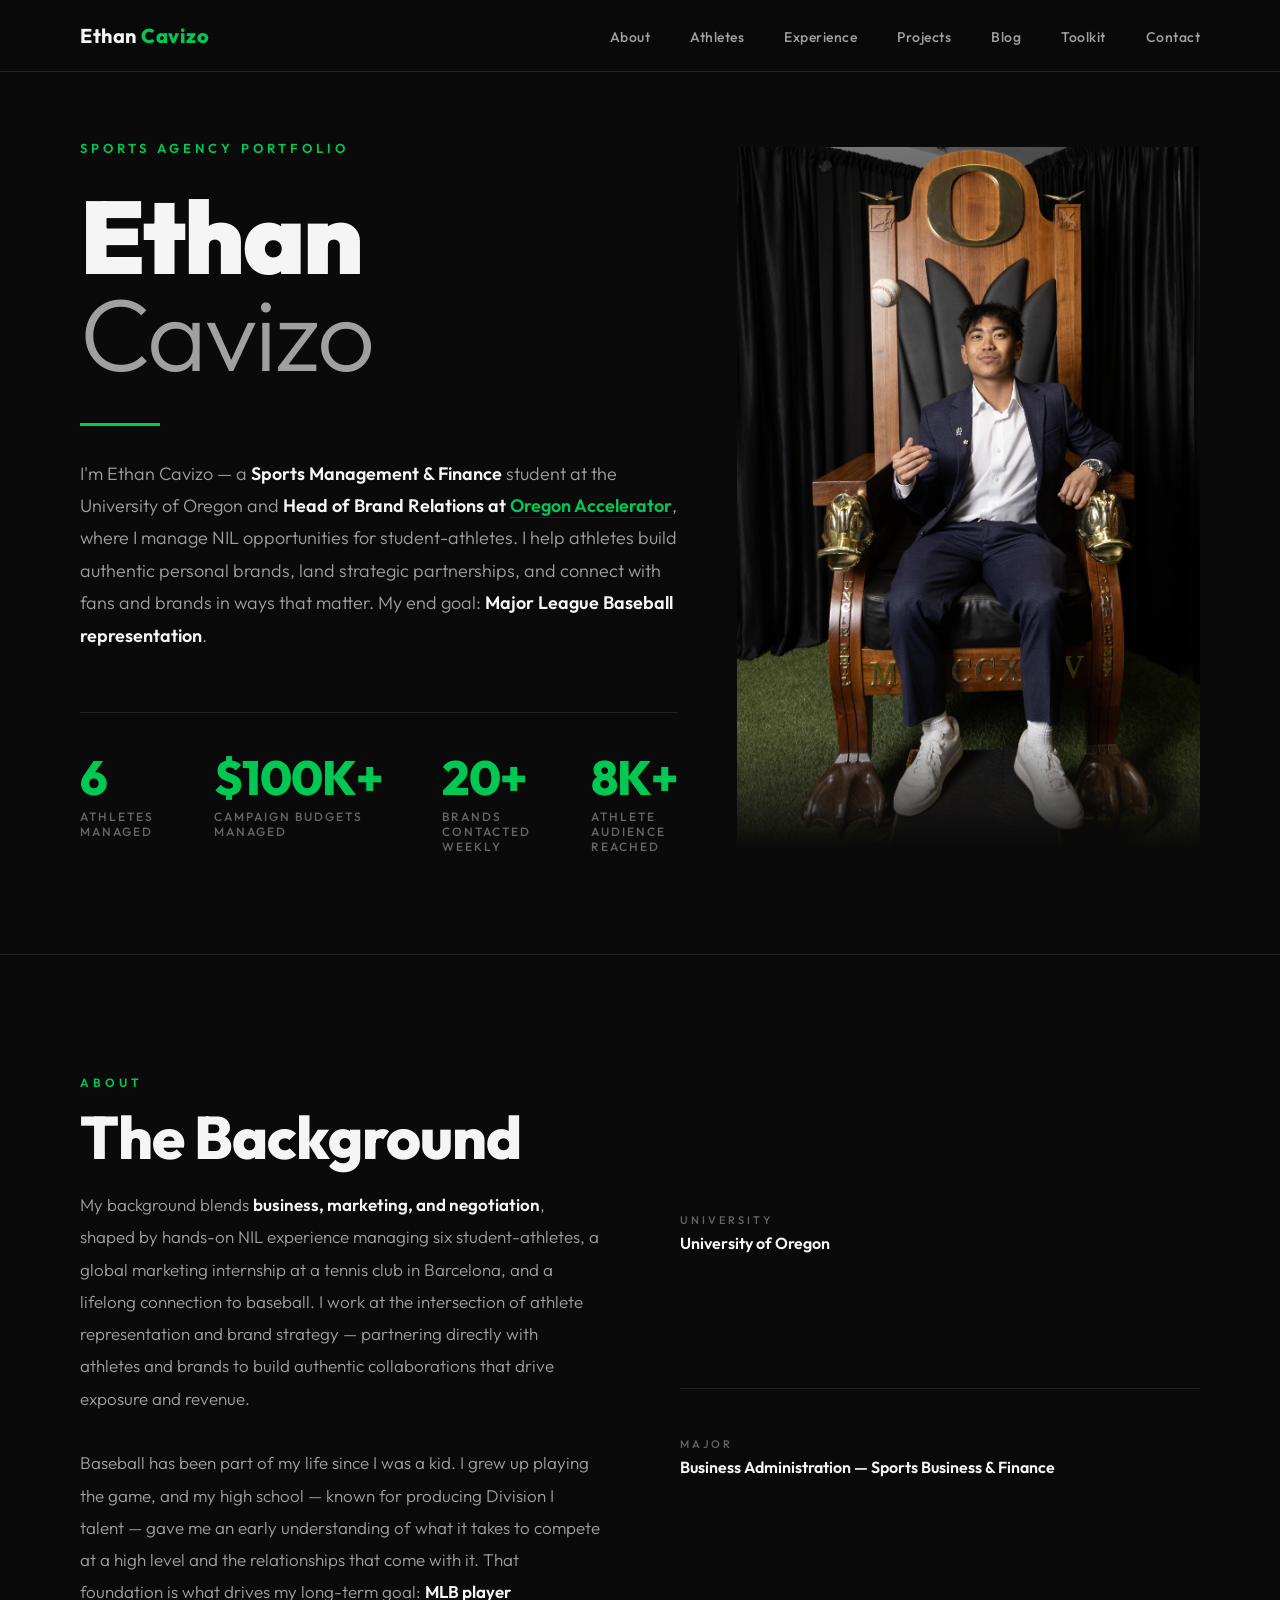
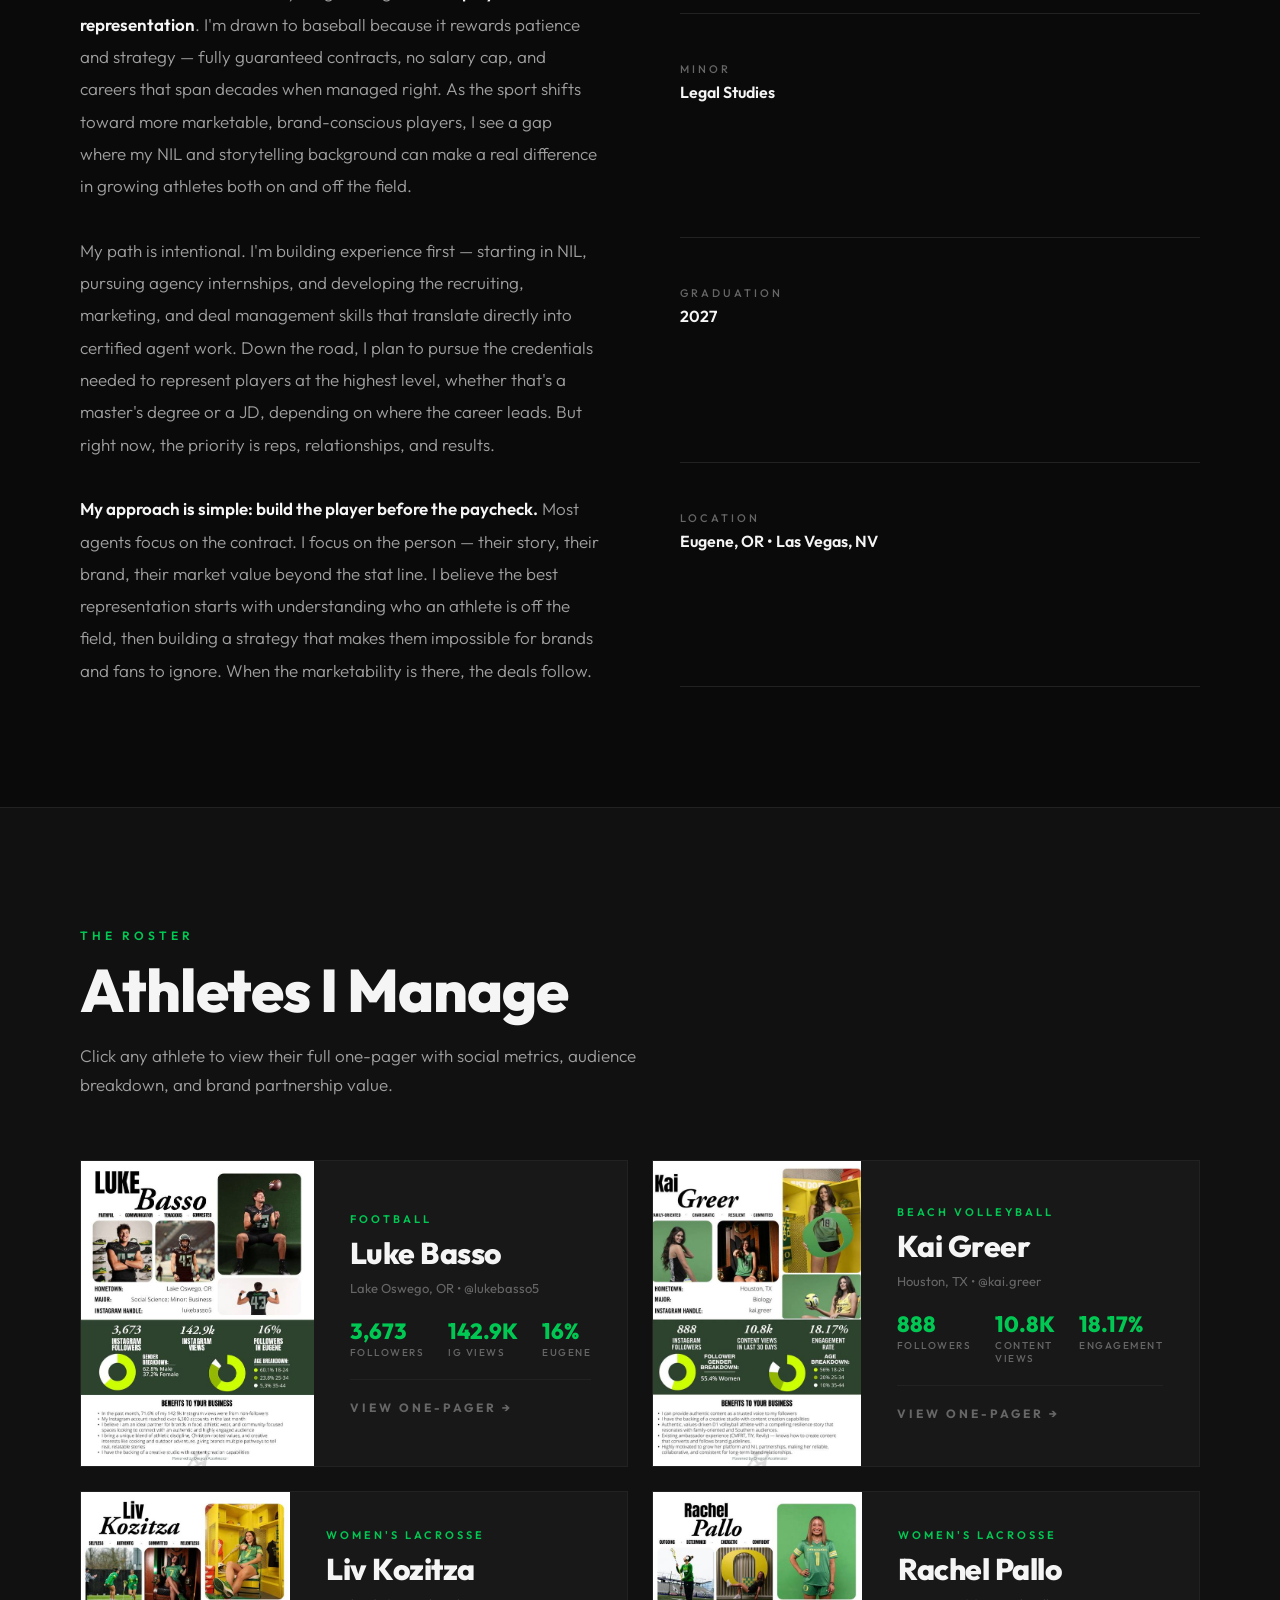
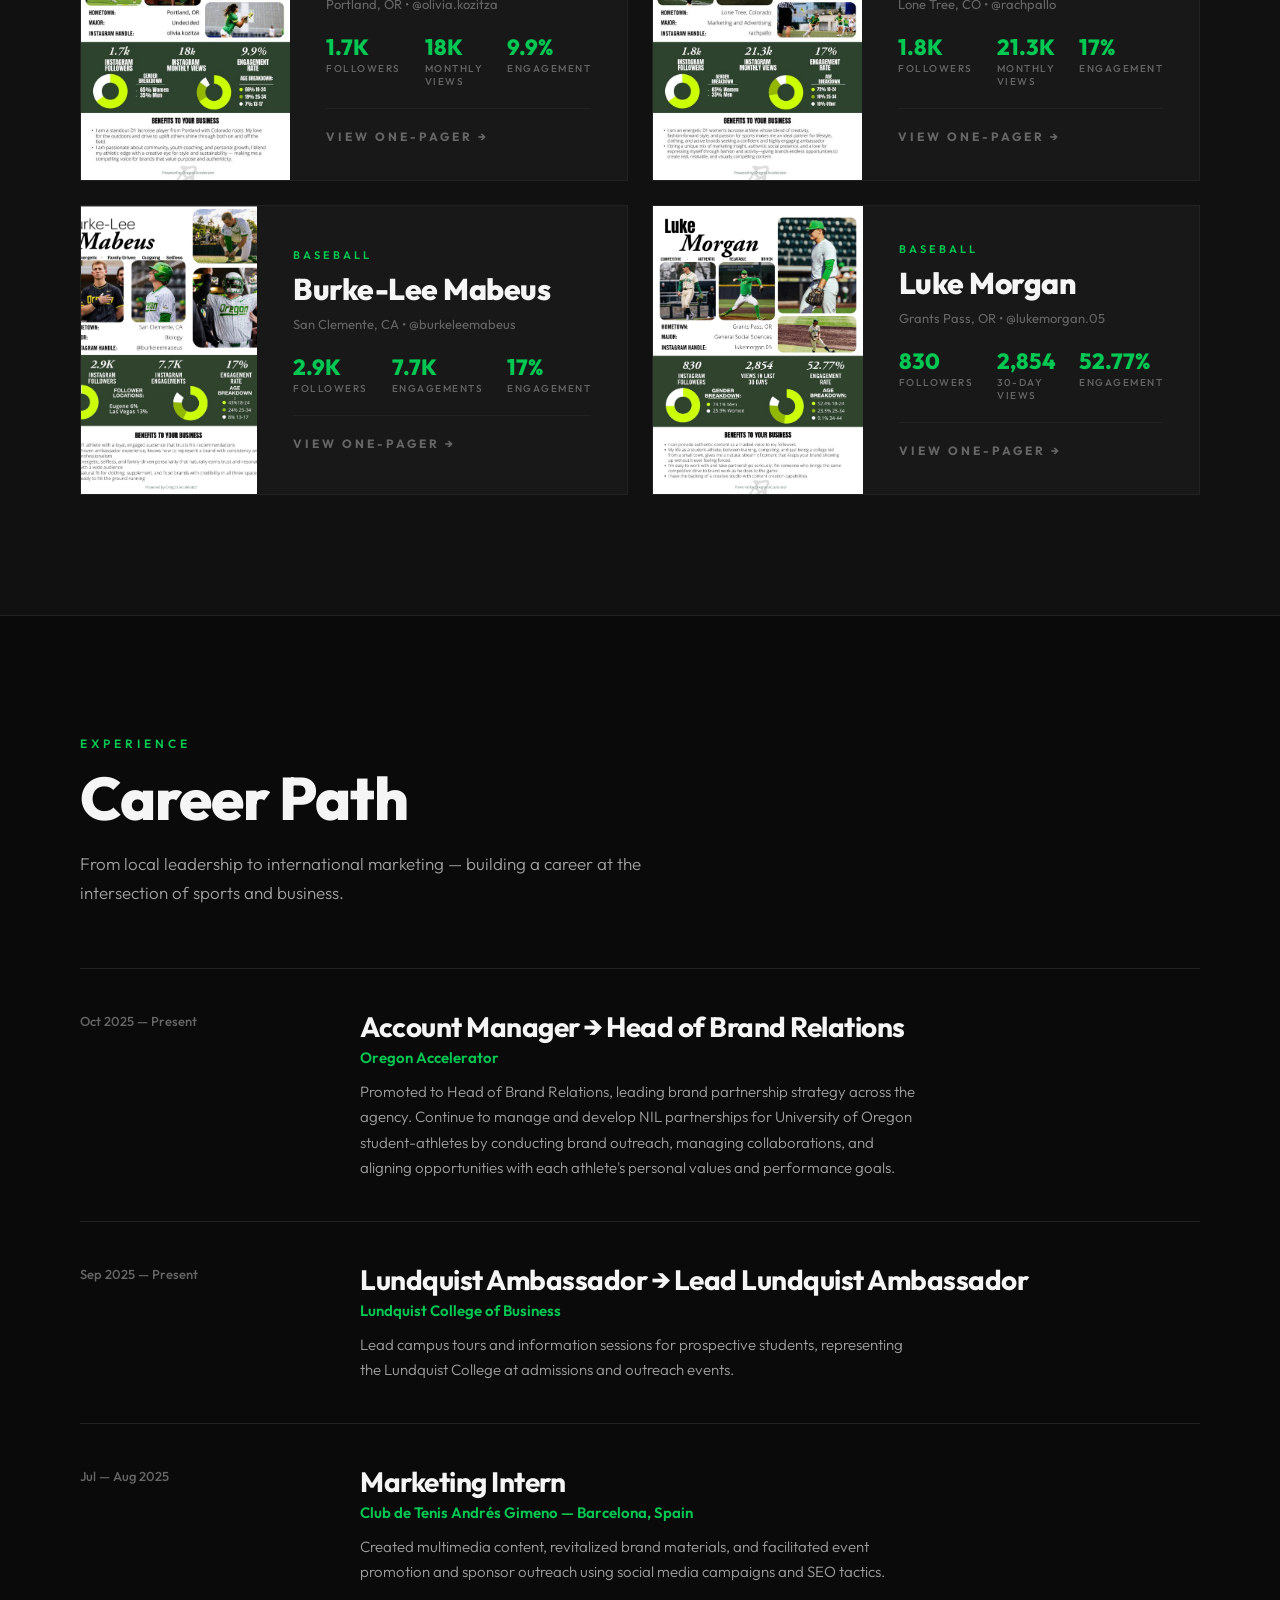
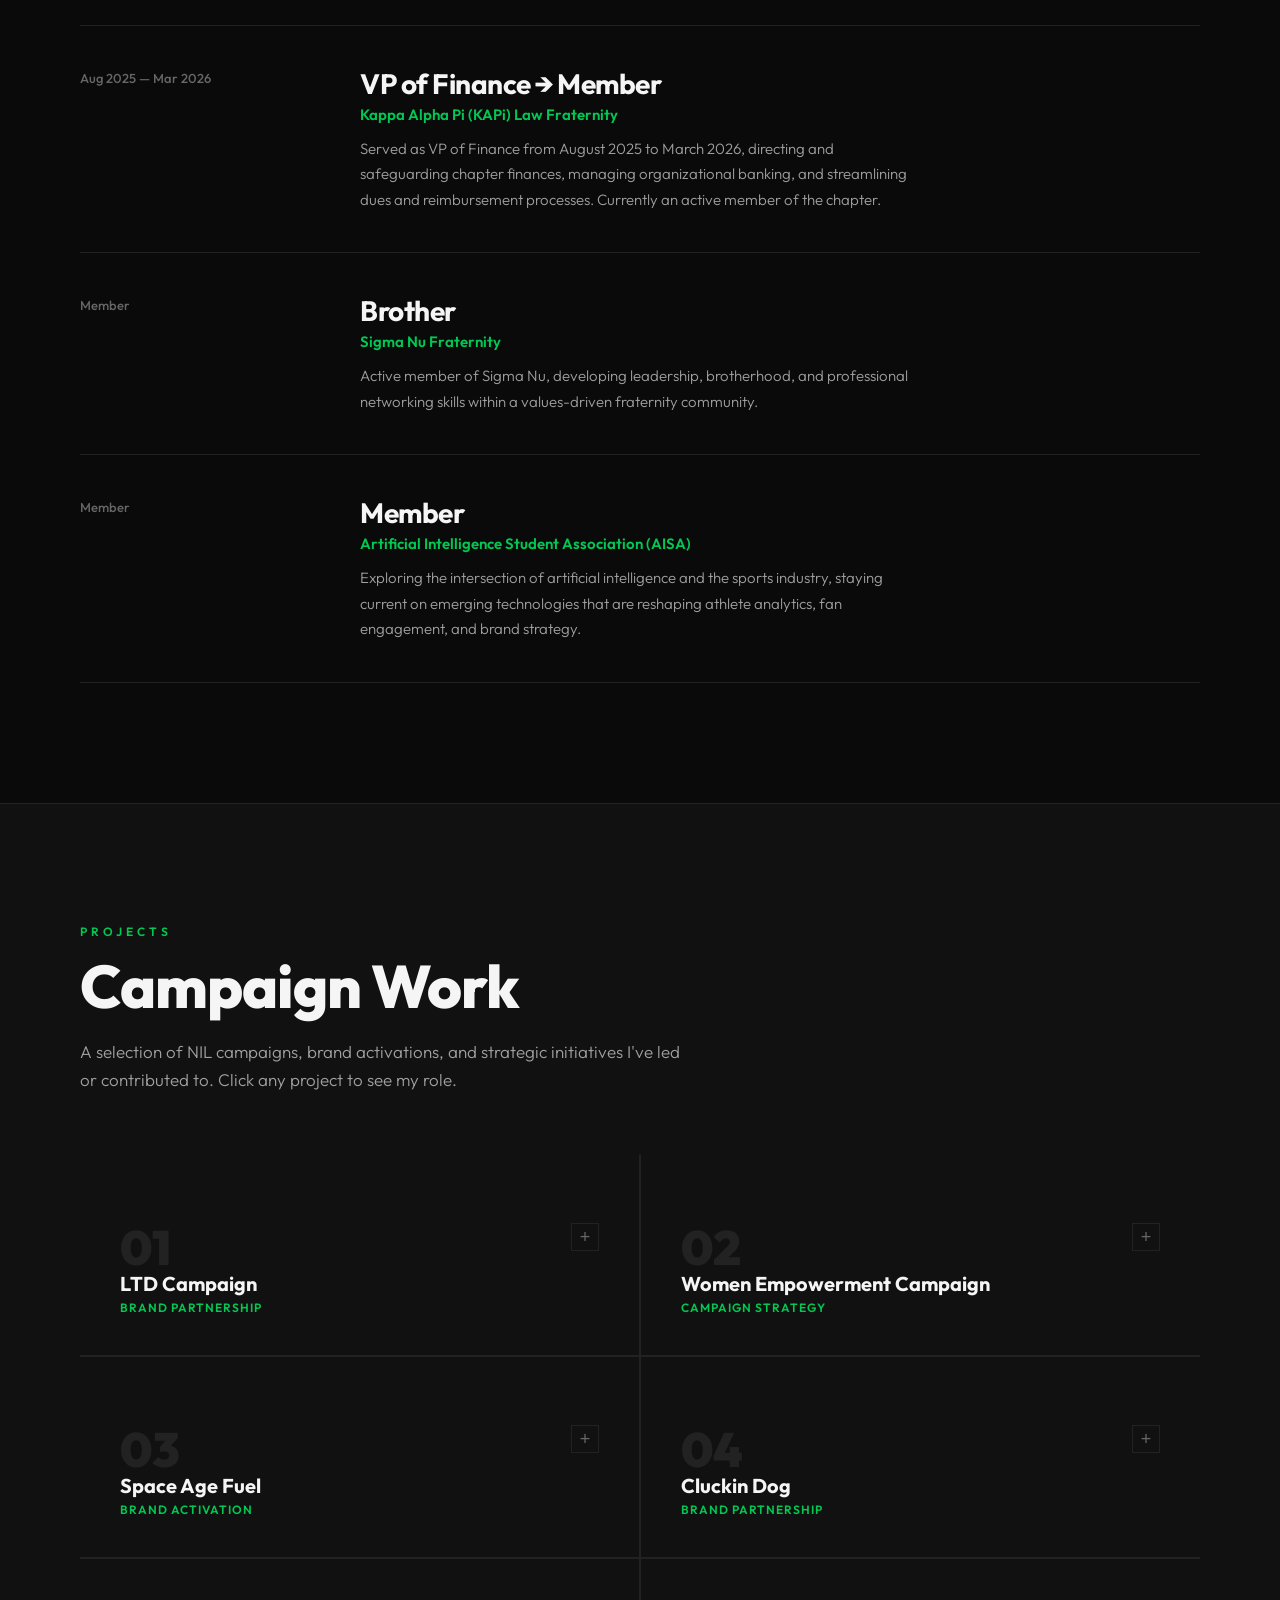
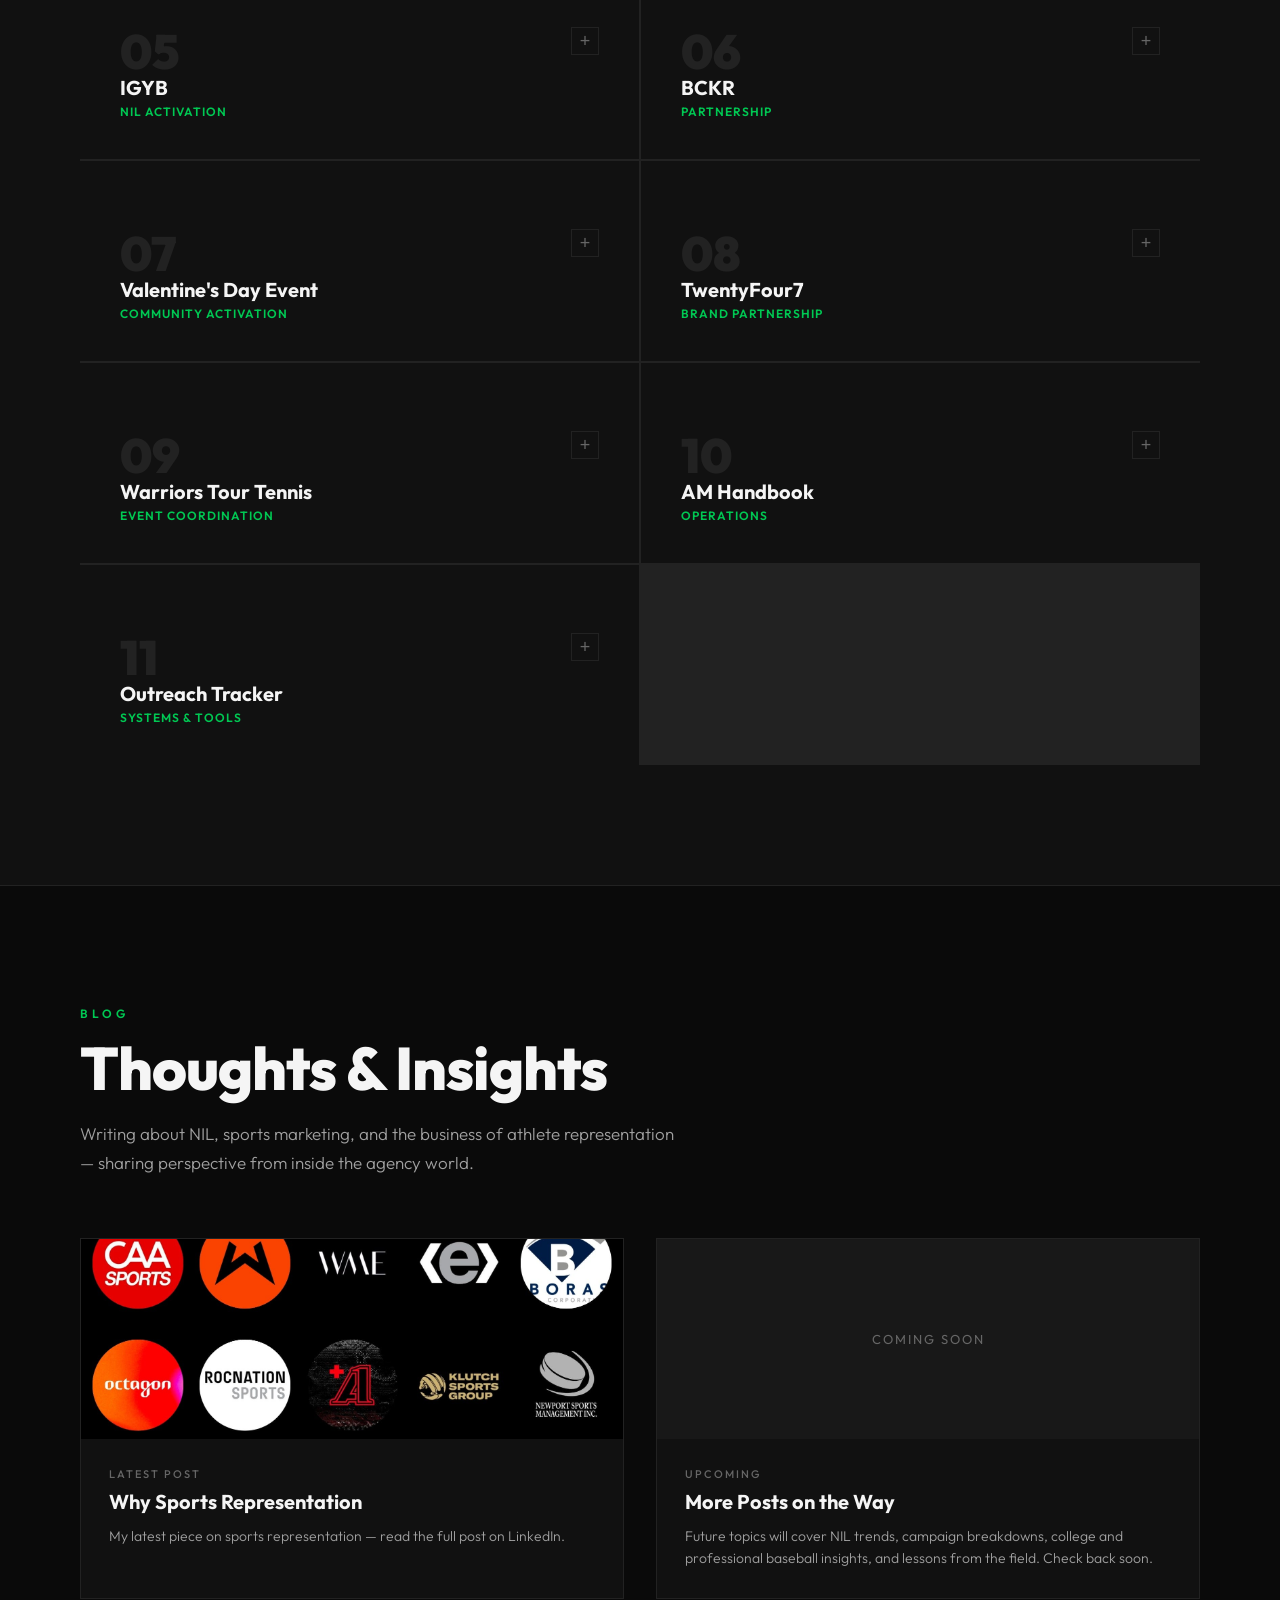
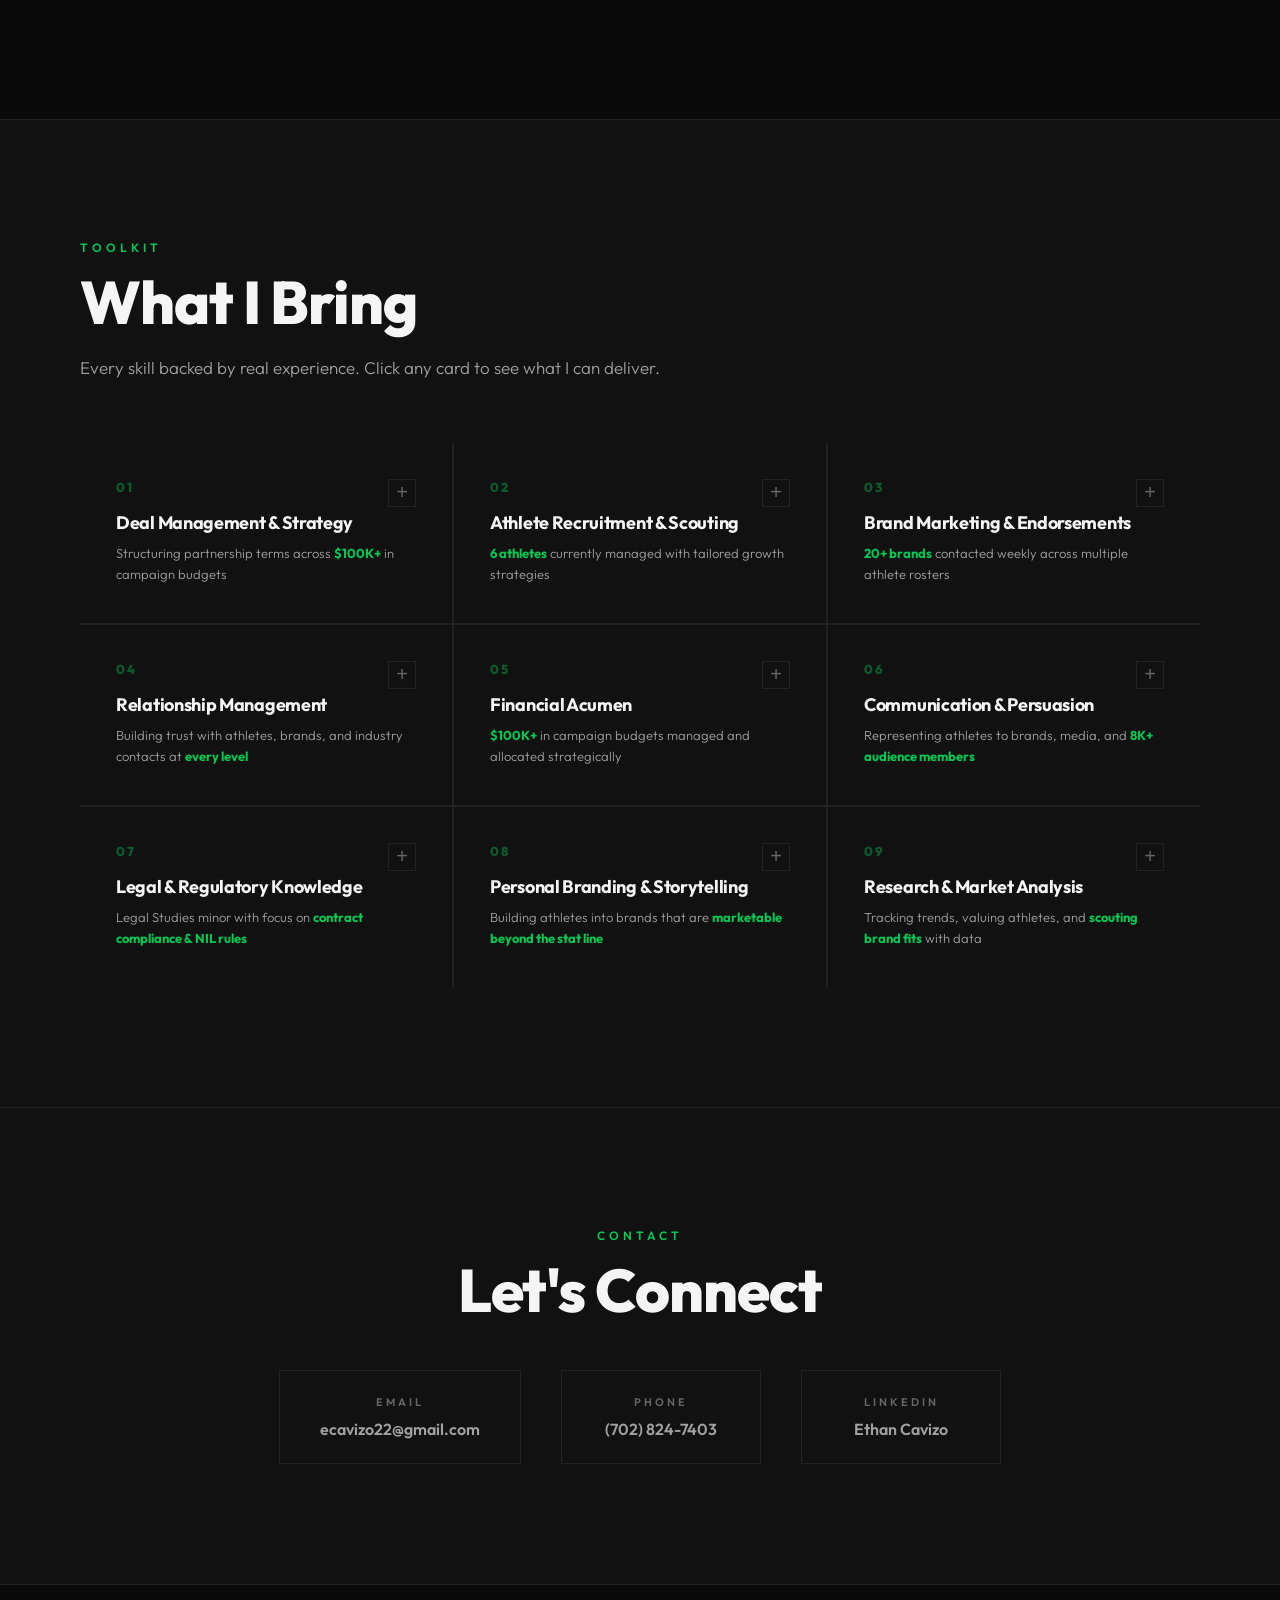
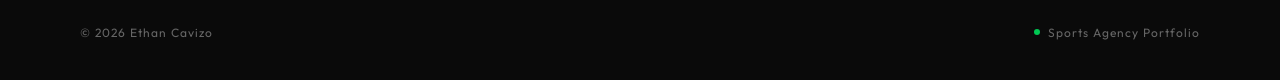
==== commit bef24213: "Update index.html" ====
--- a/index.html
+++ b/index.html
@@ -1 +1 @@
-<!DOCTYPE html><html lang="en"><head><meta charset="UTF-8"><meta name="viewport" content="width=device-width, initial-scale=1.0"><title>Ethan Cavizo — Sports Agency Portfolio</title><link href="https://fonts.googleapis.com/css2?family=Outfit:wght@300;400;500;600;700;800;900&family=Crimson+Pro:ital,wght@0,400;0,600;1,400&display=swap" rel="stylesheet"><style> :root { --bg: #0a0a0a; --surface: #111111; --surface-2: #181818; --surface-3: #1e1e1e; --accent: #00C853; --accent-soft: rgba(0, 200, 83, 0.08); --accent-border: rgba(0, 200, 83, 0.2); --text: #f5f5f5; --text-secondary: #a0a0a0; --text-dim: #666; --border: #222; } * { margin: 0; padding: 0; box-sizing: border-box; } html { scroll-behavior: smooth; } body { background: var(--bg); color: var(--text); font-family: 'Outfit', sans-serif; overflow-x: hidden; -webkit-font-smoothing: antialiased; } /* NAV */ nav { position: fixed; top: 0; width: 100%; padding: 0 80px; height: 72px; display: flex; justify-content: space-between; align-items: center; z-index: 100; background: rgba(10,10,10,0.85); backdrop-filter: blur(24px); border-bottom: 1px solid var(--border); } .logo { font-size: 20px; font-weight: 700; letter-spacing: 0.5px; } .logo span { color: var(--accent); font-weight: 800; } .nav-links { display: flex; gap: 40px; list-style: none; } .nav-links a { color: var(--text-secondary); text-decoration: none; font-size: 14px; font-weight: 500; letter-spacing: 0.5px; transition: color 0.3s; position: relative; } .nav-links a:hover { color: var(--text); } .nav-links a::after { content: ''; position: absolute; bottom: -4px; left: 0; width: 0; height: 2px; background: var(--accent); transition: width 0.3s; } .nav-links a:hover::after { width: 100%; } /* HERO */ .hero { min-height: 100vh; display: grid; grid-template-columns: 1fr 1fr; align-items: center; padding: 140px 80px 100px; gap: 60px; } .hero-text { display: flex; flex-direction: column; justify-content: center; } .hero-image { width: 100%; height: 80vh; max-height: 700px; overflow: hidden; position: relative; } .hero-image img { width: 100%; height: 100%; object-fit: cover; object-position: center top; filter: grayscale(15%); } .hero-image::after { content: ''; position: absolute; bottom: 0; left: 0; right: 0; height: 120px; background: linear-gradient(to top, var(--bg), transparent); } .hero-eyebrow { font-size: 13px; letter-spacing: 4px; text-transform: uppercase; color: var(--accent); font-weight: 600; margin-bottom: 32px; } .hero h1 { font-size: clamp(56px, 8vw, 110px); font-weight: 900; line-height: 0.95; letter-spacing: -2px; margin-bottom: 40px; } .hero h1 .thin { font-weight: 300; color: var(--text-secondary); } .hero-divider { width: 80px; height: 3px; background: var(--accent); margin-bottom: 32px; } .hero-bio { font-size: 18px; line-height: 1.8; color: var(--text-secondary); max-width: 640px; font-weight: 300; } .hero-bio strong { color: var(--text); font-weight: 600; } .hero-stats { display: flex; gap: 60px; margin-top: 60px; padding-top: 40px; border-top: 1px solid var(--border); } .hero-stat-num { font-size: 48px; font-weight: 800; color: var(--accent); line-height: 1; letter-spacing: -1px; } .hero-stat-label { font-size: 12px; letter-spacing: 2px; text-transform: uppercase; color: var(--text-dim); margin-top: 8px; font-weight: 500; } /* SECTIONS */ .section { padding: 120px 80px; border-top: 1px solid var(--border); } .section-label { font-size: 12px; letter-spacing: 4px; text-transform: uppercase; color: var(--accent); font-weight: 600; margin-bottom: 16px; } .section-heading { font-size: clamp(36px, 5vw, 60px); font-weight: 800; letter-spacing: -1px; line-height: 1.05; margin-bottom: 20px; } .section-desc { font-size: 17px; line-height: 1.7; color: var(--text-secondary); max-width: 600px; font-weight: 300; margin-bottom: 60px; } /* ABOUT */ .about-content { display: grid; grid-template-columns: 1fr 1fr; gap: 80px; } .about-text { font-size: 17px; line-height: 1.9; color: var(--text-secondary); font-weight: 300; } .about-text strong { color: var(--text); font-weight: 600; } .about-details { display: grid; gap: 24px; } .about-detail { padding: 24px 0; border-bottom: 1px solid var(--border); } .about-detail-label { font-size: 11px; letter-spacing: 3px; text-transform: uppercase; color: var(--text-dim); margin-bottom: 6px; font-weight: 500; } .about-detail-value { font-size: 16px; font-weight: 600; } /* SKILLS TOOLKIT */ .skills-grid { display: grid; grid-template-columns: repeat(3, 1fr); gap: 2px; background: var(--border); } .skill-card { background: var(--surface); padding: 36px; display: flex; flex-direction: column; justify-content: space-between; min-height: 180px; transition: all 0.4s; cursor: pointer; position: relative; overflow: hidden; } .skill-card:hover { background: var(--surface-2); } .skill-card::before { content: ''; position: absolute; top: 0; left: 0; width: 3px; height: 0; background: var(--accent); transition: height 0.4s; } .skill-card:hover::before, .skill-card.active::before { height: 100%; } .skill-card.active { background: var(--surface-2); } .skill-top { display: flex; justify-content: space-between; align-items: flex-start; } .skill-number { font-size: 13px; margin-bottom: 16px; opacity: 0.4; transition: opacity 0.3s; font-weight: 800; letter-spacing: 2px; color: var(--accent); font-style: normal; } .skill-card:hover .skill-number, .skill-card.active .skill-number { opacity: 1; } .skill-toggle { font-size: 20px; color: var(--text-dim); transition: all 0.3s; width: 28px; height: 28px; display: flex; align-items: center; justify-content: center; border: 1px solid var(--border); background: none; } .skill-card:hover .skill-toggle, .skill-card.active .skill-toggle { color: var(--accent); border-color: var(--accent-border); } .skill-card.active .skill-toggle { transform: rotate(45deg); } .skill-name { font-size: 18px; font-weight: 700; letter-spacing: -0.3px; margin-bottom: 8px; } .skill-proof { font-size: 13px; line-height: 1.6; color: var(--text-secondary); font-weight: 300; } .skill-proof strong { color: var(--accent); font-weight: 700; } .skill-detail { max-height: 0; overflow: hidden; transition: max-height 0.4s ease, margin 0.4s ease, opacity 0.3s ease; opacity: 0; margin-top: 0; } .skill-card.active .skill-detail { max-height: 300px; opacity: 1; margin-top: 20px; } .skill-detail-inner { padding-top: 20px; border-top: 1px solid var(--border); font-size: 14px; line-height: 1.8; color: var(--text-secondary); font-weight: 300; } .skill-detail-inner strong { color: var(--text); font-weight: 600; } /* ATHLETES */ .athletes-section { background: var(--surface); } .athletes-grid-new { display: grid; grid-template-columns: repeat(2, 1fr); gap: 24px; } .athlete-card-new { background: var(--surface-2); border: 1px solid var(--border); display: grid; grid-template-columns: 1fr 1fr; overflow: hidden; text-decoration: none; color: var(--text); transition: all 0.4s; cursor: pointer; } .athlete-card-new:hover { border-color: var(--accent-border); transform: translateY(-4px); box-shadow: 0 20px 60px rgba(0,0,0,0.4); } .athlete-card-img { overflow: hidden; position: relative; background: var(--surface-3); min-height: 380px; } .athlete-card-img img { width: 100%; height: 100%; object-fit: cover; object-position: top center; transition: transform 0.4s; position: absolute; top: 0; left: 0; } .athlete-card-img img[src="assets/img6.jpg"], .athlete-card-img img[src="assets/img7.jpg"] { object-fit: contain; } .athlete-card-new:hover .athlete-card-img img { transform: scale(1.03); } .athlete-card-info { padding: 36px; display: flex; flex-direction: column; justify-content: center; } .athlete-card-sport { font-size: 11px; letter-spacing: 3px; text-transform: uppercase; color: var(--accent); font-weight: 600; margin-bottom: 8px; } .athlete-card-info h3 { font-size: 30px; font-weight: 800; letter-spacing: -0.5px; margin-bottom: 8px; } .athlete-card-meta { font-size: 13px; color: var(--text-dim); margin-bottom: 24px; } .athlete-card-stats { display: flex; gap: 24px; padding-bottom: 20px; border-bottom: 1px solid var(--border); margin-bottom: 20px; } .acs-num { display: block; font-size: 22px; font-weight: 800; color: var(--accent); line-height: 1; } .acs-label { display: block; font-size: 10px; letter-spacing: 1.5px; text-transform: uppercase; color: var(--text-dim); margin-top: 4px; font-weight: 500; } .athlete-card-cta { font-size: 12px; letter-spacing: 3px; text-transform: uppercase; font-weight: 700; color: var(--text-dim); transition: all 0.3s; } .athlete-card-new:hover .athlete-card-cta { color: var(--accent); } /* EXPERIENCE */ .exp-list { display: flex; flex-direction: column; } .exp-item { display: grid; grid-template-columns: 220px 1fr; gap: 60px; padding: 40px 0; border-bottom: 1px solid var(--border); transition: all 0.3s; } .exp-item:first-child { border-top: 1px solid var(--border); } .exp-item:hover { padding-left: 20px; } .exp-date { font-size: 13px; color: var(--text-dim); font-weight: 500; padding-top: 4px; } .exp-title { font-size: 28px; font-weight: 700; letter-spacing: -0.5px; margin-bottom: 4px; } .exp-org { font-size: 15px; color: var(--accent); font-weight: 600; margin-bottom: 12px; } .exp-desc { font-size: 15px; line-height: 1.7; color: var(--text-secondary); font-weight: 300; max-width: 560px; } /* PROJECTS */ .projects-grid { display: grid; grid-template-columns: repeat(2, 1fr); gap: 2px; background: var(--border); } .project-card { background: var(--surface); padding: 40px; min-height: 200px; display: flex; flex-direction: column; justify-content: flex-end; transition: all 0.4s; cursor: pointer; position: relative; overflow: hidden; } .project-card:hover { background: var(--surface-2); } .project-card::before { content: ''; position: absolute; bottom: 0; left: 0; width: 0; height: 3px; background: var(--accent); transition: width 0.4s; } .project-card:hover::before, .project-card.active::before { width: 100%; } .project-card.active { background: var(--surface-2); } .project-top { display: flex; justify-content: space-between; align-items: flex-start; } .project-number { font-size: 48px; font-weight: 900; color: var(--border); line-height: 1; transition: color 0.3s; } .project-card:hover .project-number, .project-card.active .project-number { color: var(--accent-border); } .project-toggle { font-size: 18px; color: var(--text-dim); transition: all 0.3s; width: 28px; height: 28px; display: flex; align-items: center; justify-content: center; border: 1px solid var(--border); background: none; cursor: pointer; flex-shrink: 0; } .project-card:hover .project-toggle, .project-card.active .project-toggle { color: var(--accent); border-color: var(--accent-border); } .project-card.active .project-toggle { transform: rotate(45deg); } .project-title { font-size: 20px; font-weight: 700; margin-bottom: 4px; } .project-subtitle { font-size: 12px; color: var(--accent); letter-spacing: 1px; text-transform: uppercase; font-weight: 600; } .project-budget { display: inline-block; margin-top: 8px; font-size: 11px; letter-spacing: 1px; color: var(--accent); font-weight: 700; padding: 4px 10px; border: 1px solid var(--accent-border); background: var(--accent-soft); } .project-detail { max-height: 0; overflow: hidden; transition: max-height 0.4s ease, margin 0.4s ease, opacity 0.3s ease; opacity: 0; margin-top: 0; } .project-card.active .project-detail { max-height: 400px; opacity: 1; margin-top: 24px; } .project-detail-inner { padding-top: 20px; border-top: 1px solid var(--border); font-size: 14px; line-height: 1.8; color: var(--text-secondary); font-weight: 300; } .project-detail-inner strong { color: var(--text); font-weight: 600; } .project-link { display: inline-block; margin-top: 14px; font-size: 12px; letter-spacing: 2px; text-transform: uppercase; font-weight: 700; color: var(--accent); text-decoration: none; border-bottom: 1px solid var(--accent-border); padding-bottom: 2px; transition: border-color 0.3s; } .project-link:hover { border-color: var(--accent); } /* BLOG */ .blog-grid { display: grid; grid-template-columns: repeat(2, 1fr); gap: 32px; } .blog-card { background: var(--surface); border: 1px solid var(--border); overflow: hidden; transition: all 0.3s; } .blog-card:hover { border-color: var(--accent-border); transform: translateY(-4px); } .blog-thumb { height: 200px; background: var(--surface-2); display: flex; align-items: center; justify-content: center; color: var(--text-dim); font-size: 13px; letter-spacing: 2px; text-transform: uppercase; } .blog-info { padding: 28px; } .blog-date { font-size: 11px; letter-spacing: 2px; text-transform: uppercase; color: var(--text-dim); margin-bottom: 8px; font-weight: 500; } .blog-title { font-size: 20px; font-weight: 700; line-height: 1.3; margin-bottom: 10px; } .blog-excerpt { font-size: 14px; line-height: 1.6; color: var(--text-secondary); font-weight: 300; } /* CONTACT */ .contact-section { background: var(--surface); text-align: center; padding: 120px 80px; border-top: 1px solid var(--border); } .contact-links { display: flex; justify-content: center; gap: 40px; margin-top: 48px; } .contact-link { display: flex; flex-direction: column; align-items: center; gap: 10px; text-decoration: none; color: var(--text-secondary); transition: all 0.3s; padding: 24px 40px; border: 1px solid var(--border); min-width: 200px; } .contact-link:hover { color: var(--accent); border-color: var(--accent-border); background: var(--accent-soft); } .contact-link-label { font-size: 11px; letter-spacing: 3px; text-transform: uppercase; font-weight: 600; color: var(--text-dim); } .contact-link-value { font-size: 16px; font-weight: 600; } /* FOOTER */ footer { padding: 40px 80px; border-top: 1px solid var(--border); display: flex; justify-content: space-between; align-items: center; font-size: 12px; color: var(--text-dim); letter-spacing: 1px; } .footer-powered { display: flex; align-items: center; gap: 8px; } .footer-powered .dot { width: 6px; height: 6px; background: var(--accent); border-radius: 50%; } </style></head><body><nav><div class="logo">Ethan <span>Cavizo</span></div><ul class="nav-links"><li><a href="#about">About</a></li><li><a href="#athletes">Athletes</a></li><li><a href="#experience">Experience</a></li><li><a href="#projects">Projects</a></li><li><a href="#blog">Blog</a></li><li><a href="#skills">Toolkit</a></li><li><a href="#contact">Contact</a></li></ul></nav><section class="hero"><div class="hero-text"><div class="hero-eyebrow">Sports Agency Portfolio</div><h1>Ethan<br><span class="thin">Cavizo</span></h1><div class="hero-divider"></div><p class="hero-bio"> I'm Ethan Cavizo — a <strong>Sports Management & Finance</strong> student at the University of Oregon and <strong>Head of Brand Relations at <a href="https://www.oregonaccelerator.com/" target="_blank" style="color: var(--accent); text-decoration: none; border-bottom: 1px solid var(--accent-border); transition: border-color 0.3s;">Oregon Accelerator</a></strong>, where I manage NIL opportunities for student-athletes. I help athletes build authentic personal brands, land strategic partnerships, and connect with fans and brands in ways that matter. My end goal: <strong>Major League Baseball representation</strong>. </p><div class="hero-stats"><div><div class="hero-stat-num">6</div><div class="hero-stat-label">Athletes Managed</div></div><div><div class="hero-stat-num">$100K+</div><div class="hero-stat-label">Campaign Budgets Managed</div></div><div><div class="hero-stat-num">20+</div><div class="hero-stat-label">Brands Contacted Weekly</div></div><div><div class="hero-stat-num">8K+</div><div class="hero-stat-label">Athlete Audience Reached</div></div></div></div><div class="hero-image"><img src="assets/img1.jpg" alt="Ethan Cavizo"></div></section><section class="section" id="about"><div class="section-label">About</div><div class="section-heading">The Background</div><div class="about-content"><div class="about-text"> My background blends <strong>business, marketing, and negotiation</strong>, shaped by hands-on NIL experience managing six student-athletes, a global marketing internship at a tennis club in Barcelona, and a lifelong connection to baseball. I work at the intersection of athlete representation and brand strategy — partnering directly with athletes and brands to build authentic collaborations that drive exposure and revenue. <br><br> Baseball has been part of my life since I was a kid. I grew up playing the game, and my high school — known for producing Division I talent — gave me an early understanding of what it takes to compete at a high level and the relationships that come with it. That foundation is what drives my long-term goal: <strong>MLB player representation</strong>. I'm drawn to baseball because it rewards patience and strategy — fully guaranteed contracts, no salary cap, and careers that span decades when managed right. As the sport shifts toward more marketable, brand-conscious players, I see a gap where my NIL and storytelling background can make a real difference in growing athletes both on and off the field. <br><br> My path is intentional. I'm building experience first — starting in NIL, pursuing agency internships, and developing the recruiting, marketing, and deal management skills that translate directly into certified agent work. Down the road, I plan to pursue the credentials needed to represent players at the highest level, whether that's a master's degree or a JD, depending on where the career leads. But right now, the priority is reps, relationships, and results. <br><br><strong>My approach is simple: build the player before the paycheck.</strong> Most agents focus on the contract. I focus on the person — their story, their brand, their market value beyond the stat line. I believe the best representation starts with understanding who an athlete is off the field, then building a strategy that makes them impossible for brands and fans to ignore. When the marketability is there, the deals follow. </div><div class="about-details"><div class="about-detail"><div class="about-detail-label">University</div><div class="about-detail-value">University of Oregon</div></div><div class="about-detail"><div class="about-detail-label">Major</div><div class="about-detail-value">Business Administration — Sports Business & Finance</div></div><div class="about-detail"><div class="about-detail-label">Minor</div><div class="about-detail-value">Legal Studies</div></div><div class="about-detail"><div class="about-detail-label">Graduation</div><div class="about-detail-value">2027</div></div><div class="about-detail"><div class="about-detail-label">Location</div><div class="about-detail-value">Eugene, OR &bull; Las Vegas, NV</div></div></div></div></section><section class="section athletes-section" id="athletes"><div class="section-label">The Roster</div><div class="section-heading">Athletes I Manage</div><div class="section-desc">Click any athlete to view their full one-pager with social metrics, audience breakdown, and brand partnership value.</div><div class="athletes-grid-new"><a class="athlete-card-new" href="assets/athlete1.pdf" target="_blank"><div class="athlete-card-img"><img src="assets/img2.jpg" alt="Luke Basso One-Pager"></div><div class="athlete-card-info"><div class="athlete-card-sport">Football</div><h3>Luke Basso</h3><div class="athlete-card-meta">Lake Oswego, OR &bull; @lukebasso5</div><div class="athlete-card-stats"><div><span class="acs-num">3,673</span><span class="acs-label">Followers</span></div><div><span class="acs-num">142.9K</span><span class="acs-label">IG Views</span></div><div><span class="acs-num">16%</span><span class="acs-label">Eugene</span></div></div><div class="athlete-card-cta">View One-Pager →</div></div></a><a class="athlete-card-new" href="assets/athlete4.pdf" target="_blank"><div class="athlete-card-img"><img src="assets/img5.jpg" alt="Kai Greer One-Pager"></div><div class="athlete-card-info"><div class="athlete-card-sport">Beach Volleyball</div><h3>Kai Greer</h3><div class="athlete-card-meta">Houston, TX &bull; @kai.greer</div><div class="athlete-card-stats"><div><span class="acs-num">888</span><span class="acs-label">Followers</span></div><div><span class="acs-num">10.8K</span><span class="acs-label">Content Views</span></div><div><span class="acs-num">18.17%</span><span class="acs-label">Engagement</span></div></div><div class="athlete-card-cta">View One-Pager →</div></div></a><a class="athlete-card-new" href="assets/athlete3.pdf" target="_blank"><div class="athlete-card-img"><img src="assets/img4.jpg" alt="Liv Kozitza One-Pager"></div><div class="athlete-card-info"><div class="athlete-card-sport">Women's Lacrosse</div><h3>Liv Kozitza</h3><div class="athlete-card-meta">Portland, OR &bull; @olivia.kozitza</div><div class="athlete-card-stats"><div><span class="acs-num">1.7K</span><span class="acs-label">Followers</span></div><div><span class="acs-num">18K</span><span class="acs-label">Monthly Views</span></div><div><span class="acs-num">9.9%</span><span class="acs-label">Engagement</span></div></div><div class="athlete-card-cta">View One-Pager →</div></div></a><a class="athlete-card-new" href="assets/athlete2.pdf" target="_blank"><div class="athlete-card-img"><img src="assets/img3.jpg" alt="Rachel Pallo One-Pager"></div><div class="athlete-card-info"><div class="athlete-card-sport">Women's Lacrosse</div><h3>Rachel Pallo</h3><div class="athlete-card-meta">Lone Tree, CO &bull; @rachpallo</div><div class="athlete-card-stats"><div><span class="acs-num">1.8K</span><span class="acs-label">Followers</span></div><div><span class="acs-num">21.3K</span><span class="acs-label">Monthly Views</span></div><div><span class="acs-num">17%</span><span class="acs-label">Engagement</span></div></div><div class="athlete-card-cta">View One-Pager →</div></div></a><a class="athlete-card-new" href="assets/athlete5.pdf" target="_blank"><div class="athlete-card-img"><img src="assets/img6.jpg" alt="Burke-Lee Mabeus One-Pager"></div><div class="athlete-card-info"><div class="athlete-card-sport">Baseball</div><h3>Burke-Lee Mabeus</h3><div class="athlete-card-meta">San Clemente, CA &bull; @burkeleemabeus</div><div class="athlete-card-stats"><div><span class="acs-num">2.9K</span><span class="acs-label">Followers</span></div><div><span class="acs-num">7.7K</span><span class="acs-label">Engagements</span></div><div><span class="acs-num">17%</span><span class="acs-label">Engagement</span></div></div><div class="athlete-card-cta">View One-Pager →</div></div></a><a class="athlete-card-new" href="assets/athlete6.pdf" target="_blank"><div class="athlete-card-img"><img src="assets/img7.jpg" alt="Luke Morgan One-Pager"></div><div class="athlete-card-info"><div class="athlete-card-sport">Baseball</div><h3>Luke Morgan</h3><div class="athlete-card-meta">Grants Pass, OR &bull; @lukemorgan.05</div><div class="athlete-card-stats"><div><span class="acs-num">830</span><span class="acs-label">Followers</span></div><div><span class="acs-num">2,854</span><span class="acs-label">30-Day Views</span></div><div><span class="acs-num">52.77%</span><span class="acs-label">Engagement</span></div></div><div class="athlete-card-cta">View One-Pager →</div></div></a></div></section><section class="section" id="experience"><div class="section-label">Experience</div><div class="section-heading">Career Path</div><div class="section-desc">From local leadership to international marketing — building a career at the intersection of sports and business.</div><div class="exp-list"><div class="exp-item"><div class="exp-date">Oct 2025 — Present</div><div><div class="exp-title">Account Manager → Head of Brand Relations</div><div class="exp-org">Oregon Accelerator</div><div class="exp-desc">Promoted to Head of Brand Relations, leading brand partnership strategy across the agency. Continue to manage and develop NIL partnerships for University of Oregon student-athletes by conducting brand outreach, managing collaborations, and aligning opportunities with each athlete's personal values and performance goals.</div></div></div><div class="exp-item"><div class="exp-date">Sep 2025 — Present</div><div><div class="exp-title">Lundquist Ambassador → Lead Lundquist Ambassador</div><div class="exp-org">Lundquist College of Business</div><div class="exp-desc">Lead campus tours and information sessions for prospective students, representing the Lundquist College at admissions and outreach events.</div></div></div><div class="exp-item"><div class="exp-date">Jul — Aug 2025</div><div><div class="exp-title">Marketing Intern</div><div class="exp-org">Club de Tenis Andrés Gimeno — Barcelona, Spain</div><div class="exp-desc">Created multimedia content, revitalized brand materials, and facilitated event promotion and sponsor outreach using social media campaigns and SEO tactics.</div></div></div><div class="exp-item"><div class="exp-date">Aug 2025 — Mar 2026</div><div><div class="exp-title">VP of Finance → Member</div><div class="exp-org">Kappa Alpha Pi (KAPi) Law Fraternity</div><div class="exp-desc">Served as VP of Finance from August 2025 to March 2026, directing and safeguarding chapter finances, managing organizational banking, and streamlining dues and reimbursement processes. Currently an active member of the chapter.</div></div></div><div class="exp-item"><div class="exp-date">Member</div><div><div class="exp-title">Brother</div><div class="exp-org">Sigma Nu Fraternity</div><div class="exp-desc">Active member of Sigma Nu, developing leadership, brotherhood, and professional networking skills within a values-driven fraternity community.</div></div></div><div class="exp-item"><div class="exp-date">Member</div><div><div class="exp-title">Member</div><div class="exp-org">Artificial Intelligence Student Association (AISA)</div><div class="exp-desc">Exploring the intersection of artificial intelligence and the sports industry, staying current on emerging technologies that are reshaping athlete analytics, fan engagement, and brand strategy.</div></div></div></div></section><section class="section" id="projects" style="background: var(--surface);"><div class="section-label">Projects</div><div class="section-heading">Campaign Work</div><div class="section-desc">A selection of NIL campaigns, brand activations, and strategic initiatives I've led or contributed to. Click any project to see my role.</div><div class="projects-grid"><div class="project-card" onclick="toggleProject(this)"><div class="project-top"><div class="project-number">01</div><button class="project-toggle">+</button></div><div class="project-title">LTD Campaign</div><div class="project-subtitle">Brand Partnership</div><div class="project-detail"><div class="project-detail-inner"><strong>Led all coordination for LTD's (Lane Transit District) student awareness campaign</strong> — one of the <strong>larger campaigns I've managed</strong>, given the volume of deliverables tied to each of the four athletes involved. Partnered with Eugene's public transportation system to drive student ridership through athlete-led content, serving as the <strong>direct point of contact with the brand</strong> while keeping our internal team — AMs, creative, and athletes — fully aligned throughout. Contributed creative direction for the shoot, coordinated on-site logistics for all four athletes, managed posting schedules, and oversaw the <strong>paid compensation process</strong> for every athlete involved.<br><a href="https://www.instagram.com/p/DXK9k21j1c3/" target="_blank" class="project-link">View Morgan's Post →</a>&nbsp;&nbsp;<a href="https://www.instagram.com/reel/DXLM_fMkwyb/" target="_blank" class="project-link">View Niya's Reel →</a>&nbsp;&nbsp;<a href="https://www.instagram.com/p/DW3269CFBS3/" target="_blank" class="project-link">View Matt's Post →</a>&nbsp;&nbsp;<a href="https://www.instagram.com/reel/DXXlBU9kiEW/" target="_blank" class="project-link">View Mia's Reel →</a></div></div></div><div class="project-card" onclick="toggleProject(this)"><div class="project-top"><div class="project-number">02</div><button class="project-toggle">+</button></div><div class="project-title">Women Empowerment Campaign</div><div class="project-subtitle">Campaign Strategy</div><div class="project-detail"><div class="project-detail-inner"><strong>Led the entire campaign</strong> — a mini docuseries under the slogan <strong>"Built by the Journey"</strong>, highlighting women athletes at Oregon and featuring <strong>Aaliyah McCormick, Avery Jennings, and Izzy Sawyer</strong>. Made casting decisions, served as the main point of contact between athletes, the creative team, and PR. Expanded the campaign by adding a blog component, with <strong>Kai Greer and Liv Kozitza</strong> contributing written features. Personally directed each athlete on what to share and how to present their stories.<br><a href="https://www.instagram.com/reel/DVrZ8CiEk3j/" target="_blank" class="project-link">Aaliyah's Episode →</a>&nbsp;&nbsp;<a href="https://www.instagram.com/reel/DVtwba_AXZK/" target="_blank" class="project-link">Avery's Episode →</a>&nbsp;&nbsp;<a href="https://www.instagram.com/reel/DVw2w0nAWkr/" target="_blank" class="project-link">Izzy's Episode →</a>&nbsp;&nbsp;<a href="https://www.oregonaccelerator.com/blog-1/take-a-look-at-uo-female-athletes-stories-built-by-the-journey" target="_blank" class="project-link">Read the Blog →</a></div></div></div><div class="project-card" onclick="toggleProject(this)"><div class="project-top"><div class="project-number">03</div><button class="project-toggle">+</button></div><div class="project-title">Space Age Fuel</div><div class="project-subtitle">Brand Activation</div><div class="project-detail"><div class="project-detail-inner">Co-created and personally presented the campaign pitch for Space Age Fuel's partnership with <strong>DOAF and Oregon Accelerator</strong>. Proposed a giveaway activation where athletes promote Space Age Fuel in exchange for DOAF gear, alongside contributing to the snack draft concept. While the campaign ultimately stalled before launch, the project gave me hands-on experience <strong>managing a $100K+ budget alongside my team</strong> — allocating spend across discounted game-day gas pricing, giveaway prizing, athlete compensation tiers, and execution timelines. It sharpened my ability to scope large-scale activations and weigh ROI tradeoffs at a high level.</div></div></div><div class="project-card" onclick="toggleProject(this)"><div class="project-top"><div class="project-number">04</div><button class="project-toggle">+</button></div><div class="project-title">Cluckin Dog</div><div class="project-subtitle">Brand Partnership</div><div class="project-detail"><div class="project-detail-inner">Established the relationship with the brand owner and discussed activation goals. Successfully secured the partnership for my athlete <strong>Kai Greer</strong>. Directed the creative vision for the shoot, attended and organized on-site logistics, and coordinated with the <strong>PR team</strong> to finalize and publish the promotional post.<br><a href="https://www.instagram.com/p/DVPZmv2Enc0/" target="_blank" class="project-link">View Kai's Post →</a></div></div></div><div class="project-card" onclick="toggleProject(this)"><div class="project-top"><div class="project-number">05</div><button class="project-toggle">+</button></div><div class="project-title">IGYB</div><div class="project-subtitle">NIL Activation</div><div class="project-detail"><div class="project-detail-inner">Secured a spot for <strong>Kai</strong> in this activation by pitching her fit to the lead account manager. Managed all athlete communication around availability and scheduling. Connected her directly with the AM and the brand, and coordinated <strong>merchandise delivery</strong> for the shoot. <strong>Attended the shoot on-site</strong> to support logistics and make sure Kai was comfortable and dialed in throughout.<br><a href="https://www.instagram.com/reel/DVQqzXcD8Jq/" target="_blank" class="project-link">View Kai's Reel →</a></div></div></div><div class="project-card" onclick="toggleProject(this)"><div class="project-top"><div class="project-number">06</div><button class="project-toggle">+</button></div><div class="project-title">BCKR</div><div class="project-subtitle">Partnership</div><div class="project-detail"><div class="project-detail-inner">Secured this activation for <strong>Kai and Liv</strong>, coordinating with the lead AM and both athletes on timing, deliverables, and expectations. Managed logistics including free jacket merchandise and directed athletes through reel creation for the brand. <strong>Reviewed all athlete content before posting to ensure full compliance with contract deliverables and brand requirements.</strong><br><a href="https://www.instagram.com/reel/DSdTESyknXs/" target="_blank" class="project-link">View Kai's Reel →</a>&nbsp;&nbsp;<a href="https://www.instagram.com/reel/DSfrbcWD8ys/" target="_blank" class="project-link">View Liv's Reel →</a></div></div></div><div class="project-card" onclick="toggleProject(this)"><div class="project-top"><div class="project-number">07</div><button class="project-toggle">+</button></div><div class="project-title">Valentine's Day Event</div><div class="project-subtitle">Community Activation</div><div class="project-detail"><div class="project-detail-inner">Co-led the Valentine's Day activation alongside another Account Manager — a community event where athletes created handmade cards for elderly community members. Set up the activation space, coordinated athlete participation, and helped capture content for social media promotion. <strong>Followed through after the event to ensure every card was actually delivered to recipients</strong>, closing the loop on the activation from start to finish.<br><a href="https://www.instagram.com/reel/DUwmzMNDwEC/" target="_blank" class="project-link">View the Activation →</a></div></div></div><div class="project-card" onclick="toggleProject(this)"><div class="project-top"><div class="project-number">08</div><button class="project-toggle">+</button></div><div class="project-title">TwentyFour7</div><div class="project-subtitle">Brand Partnership</div><div class="project-detail"><div class="project-detail-inner">Contributed to the creation of interactive profile games for each athlete. Provided ideas and implemented them directly into the website. Helped transition the 24/7 platform into a <strong>unified Oregon Accelerator page</strong>, consolidating all athlete profiles under one hub for easier brand and fan access.<br><a href="https://twentyfour7.com/" target="_blank" class="project-link">View Website →</a></div></div></div><div class="project-card" onclick="toggleProject(this)"><div class="project-top"><div class="project-number">09</div><button class="project-toggle">+</button></div><div class="project-title">Warriors Tour Tennis</div><div class="project-subtitle">Event Coordination</div><div class="project-detail"><div class="project-detail-inner">Led the marketing efforts for the Warriors Tour Tennis event at <strong>Club de Tenis Andrés Gimeno in Barcelona</strong>. Created promotional videos and developed content strategies to drive attendance and sponsor visibility. Managed social media campaigns and produced multimedia assets for event promotion.<br><a href="https://www.instagram.com/reel/DMxRHqzod6t/" target="_blank" class="project-link">View the Event Reel →</a></div></div></div><div class="project-card" onclick="toggleProject(this)"><div class="project-top"><div class="project-number">10</div><button class="project-toggle">+</button></div><div class="project-title">AM Handbook</div><div class="project-subtitle">Operations</div><div class="project-detail"><div class="project-detail-inner">Used my <strong>agentic engineering skills</strong> to vibe-code the AM Handbook from scratch — identifying a gap in how account managers handled projects and building a structured reference guide to solve it. The handbook serves as a step-by-step resource for AMs navigating campaign workflows, brand communication, and project management.<br><a href="https://www.notion.so/Oregon-Accelerator-AM-Project-Handbook-2f7856760f17805fb8b0d0ca0e4f869d#2f7856760f1781069d9eda6267995a31" target="_blank" class="project-link">View Handbook →</a></div></div></div><div class="project-card" onclick="toggleProject(this)"><div class="project-top"><div class="project-number">11</div><button class="project-toggle">+</button></div><div class="project-title">Outreach Tracker</div><div class="project-subtitle">Systems & Tools</div><div class="project-detail"><div class="project-detail-inner"><strong>Spearheaded the reinvention of Oregon Accelerator's outreach process</strong> by vibe-coding a custom outreach tracking website — designed to prevent duplicate outreach, let each AM log and track brand contacts, and provide an analytics dashboard for smarter targeting. The initiative ultimately paved the way for the agency's adoption of <strong>HDBND</strong>, a more advanced platform built by Jeff that centralizes athlete data and surfaces insights on where each athlete best fits in the NIL landscape.<br><a href="https://hdbnd.com/" target="_blank" class="project-link">View HDBND →</a></div></div></div></div></section><script> function toggleProject(card) { const wasActive = card.classList.contains('active'); document.querySelectorAll('.project-card').forEach(c => c.classList.remove('active')); if (!wasActive) card.classList.add('active'); } </script><section class="section" id="blog"><div class="section-label">Blog</div><div class="section-heading">Thoughts & Insights</div><div class="section-desc">Writing about NIL, sports marketing, and the business of athlete representation — sharing perspective from inside the agency world.</div><div class="blog-grid"><a href="https://www.linkedin.com/posts/ethan-cavizo_why-sports-representation-ugcPost-7450748624583516161-iwSy?utm_source=share&utm_medium=member_desktop&rcm=ACoAAEF_MIoBp8ahIsQxF8TOit93KBgKKzyN2Hg" target="_blank" class="blog-card" style="text-decoration: none; color: inherit; display: block;"><div class="blog-thumb" style="padding: 0; overflow: hidden;"><img src="assets/blog1.jpg" alt="Why Sports Representation" style="width: 100%; height: 100%; object-fit: cover; display: block;"></div><div class="blog-info"><div class="blog-date">Latest Post</div><div class="blog-title">Why Sports Representation</div><div class="blog-excerpt">My latest piece on sports representation — read the full post on LinkedIn.</div></div></a><div class="blog-card"><div class="blog-thumb">Coming Soon</div><div class="blog-info"><div class="blog-date">Upcoming</div><div class="blog-title">More Posts on the Way</div><div class="blog-excerpt">Future topics will cover NIL trends, campaign breakdowns, college and professional baseball insights, and lessons from the field. Check back soon.</div></div></div></div></div></section><section class="section" id="skills" style="background: var(--surface);"><div class="section-label">Toolkit</div><div class="section-heading">What I Bring</div><div class="section-desc">Every skill backed by real experience. Click any card to see what I can deliver.</div><div class="skills-grid"><div class="skill-card" onclick="toggleSkill(this)"><div><div class="skill-top"><div class="skill-number">01</div><button class="skill-toggle">+</button></div><div class="skill-name">Deal Management & Strategy</div></div><div class="skill-proof">Structuring partnership terms across <strong>$100K+</strong> in campaign budgets</div><div class="skill-detail"><div class="skill-detail-inner">I manage brand deals on behalf of student-athletes — from initial outreach to final terms. This includes scoping deliverables, setting compensation, aligning timelines, and ensuring every deal reflects the athlete's <strong>personal brand and values</strong>. At Oregon Accelerator, I've learned that the best deals aren't just about the dollar amount — they're about building partnerships that both sides want to repeat.</div></div></div><div class="skill-card" onclick="toggleSkill(this)"><div><div class="skill-top"><div class="skill-number">02</div><button class="skill-toggle">+</button></div><div class="skill-name">Athlete Recruitment & Scouting</div></div><div class="skill-proof"><strong>6 athletes</strong> currently managed with tailored growth strategies</div><div class="skill-detail"><div class="skill-detail-inner">I identify and evaluate student-athletes based on their <strong>marketability, audience engagement, and brand potential</strong> — not just their stats. Growing up playing baseball and attending a high school known for producing D1 talent gave me an early eye for what makes an athlete compelling to brands. I assess social metrics, content quality, and personal narrative to build a roster of athletes I can genuinely grow.</div></div></div><div class="skill-card" onclick="toggleSkill(this)"><div><div class="skill-top"><div class="skill-number">03</div><button class="skill-toggle">+</button></div><div class="skill-name">Brand Marketing & Endorsements</div></div><div class="skill-proof"><strong>20+ brands</strong> contacted weekly across multiple athlete rosters</div><div class="skill-detail"><div class="skill-detail-inner">I run outreach to local and national brands, pitching athlete partnerships that are <strong>authentic and results-driven</strong>. This means researching brand fit, crafting personalized pitch decks, and following up persistently. I've activated campaigns with brands like Cluckin Dog, IGYB, BCKR, and 24/7 — each tailored to the athlete's audience and the brand's goals. My Barcelona internship added an international marketing lens to this skillset.</div></div></div><div class="skill-card" onclick="toggleSkill(this)"><div><div class="skill-top"><div class="skill-number">04</div><button class="skill-toggle">+</button></div><div class="skill-name">Relationship Management</div></div><div class="skill-proof">Building trust with athletes, brands, and industry contacts at <strong>every level</strong></div><div class="skill-detail"><div class="skill-detail-inner">Representation is a relationship business. I invest time in understanding each athlete's goals, values, and personality — then I become their advocate. With brands, I focus on <strong>long-term partnerships over one-off deals</strong>. I maintain consistent communication, deliver on promises, and make sure every interaction builds credibility for the athlete and for me. This extends to my network of D1 athletes, coaches, and industry professionals I've built over the years.</div></div></div><div class="skill-card" onclick="toggleSkill(this)"><div><div class="skill-top"><div class="skill-number">05</div><button class="skill-toggle">+</button></div><div class="skill-name">Financial Acumen</div></div><div class="skill-proof"><strong>$100K+</strong> in campaign budgets managed and allocated strategically</div><div class="skill-detail"><div class="skill-detail-inner">As VP of Finance for KAPi and an Account Manager handling real budgets, I understand how money moves in organizations. I manage campaign budgets, track ROI on partnerships, and ensure athletes are <strong>compensated fairly</strong> for their value. My Finance major gives me the analytical foundation, while hands-on budget management at Oregon Accelerator gives me the practical edge. I'm drawn to baseball specifically because fully guaranteed contracts and no salary cap reward agents who think long-term.</div></div></div><div class="skill-card" onclick="toggleSkill(this)"><div><div class="skill-top"><div class="skill-number">06</div><button class="skill-toggle">+</button></div><div class="skill-name">Communication & Persuasion</div></div><div class="skill-proof">Representing athletes to brands, media, and <strong>8K+ audience members</strong></div><div class="skill-detail"><div class="skill-detail-inner">Whether I'm pitching a brand on a partnership, leading campus tours as a Lundquist Ambassador, or presenting campaign results to stakeholders — <strong>clear, confident communication</strong> is at the center of everything I do. I know how to frame value, read a room, and adapt my message to the audience. As a Lead Lundquist Ambassador, I've sharpened my public speaking and storytelling skills in high-stakes settings with prospective students and their families.</div></div></div><div class="skill-card" onclick="toggleSkill(this)"><div><div class="skill-top"><div class="skill-number">07</div><button class="skill-toggle">+</button></div><div class="skill-name">Legal & Regulatory Knowledge</div></div><div class="skill-proof">Legal Studies minor with focus on <strong>contract compliance & NIL rules</strong></div><div class="skill-detail"><div class="skill-detail-inner">My Legal Studies minor gives me a working understanding of <strong>contract law, compliance, and regulatory frameworks</strong> that govern athlete representation. I stay current on NCAA NIL policies, state-level regulations, and the evolving legal landscape around athlete compensation. This foundation will be critical as I move toward agent certification — and potentially a JD — to represent players at the professional level.</div></div></div><div class="skill-card" onclick="toggleSkill(this)"><div><div class="skill-top"><div class="skill-number">08</div><button class="skill-toggle">+</button></div><div class="skill-name">Personal Branding & Storytelling</div></div><div class="skill-proof">Building athletes into brands that are <strong>marketable beyond the stat line</strong></div><div class="skill-detail"><div class="skill-detail-inner">This is my philosophy: <strong>build the player before the paycheck</strong>. I focus on uncovering what makes each athlete unique — their background, personality, interests, and values — then translate that into a brand narrative that resonates with fans and attracts sponsors. I've run creative campaigns like the Women Empowerment Campaign and Valentine's Day Event that showcase athletes as people, not just performers. When the story is right, the deals follow.</div></div></div><div class="skill-card" onclick="toggleSkill(this)"><div><div class="skill-top"><div class="skill-number">09</div><button class="skill-toggle">+</button></div><div class="skill-name">Research & Market Analysis</div></div><div class="skill-proof">Tracking trends, valuing athletes, and <strong>scouting brand fits</strong> with data</div><div class="skill-detail"><div class="skill-detail-inner">I built the <strong>Outreach Tracker</strong> system at Oregon Accelerator to organize brand research, track outreach progress, and analyze response rates. I study engagement metrics, audience demographics, and market trends to determine which brands are the best fit for each athlete. I also monitor the NIL landscape and sports industry shifts — knowledge I plan to bring into blogging about baseball at the college and professional level.</div></div></div></div></section><script> function toggleSkill(card) { const wasActive = card.classList.contains('active'); document.querySelectorAll('.skill-card').forEach(c => c.classList.remove('active')); if (!wasActive) card.classList.add('active'); } </script><section class="contact-section" id="contact"><div class="section-label">Contact</div><div class="section-heading">Let's Connect</div><div class="contact-links"><a href="mailto:ecavizo22@gmail.com" class="contact-link"><span class="contact-link-label">Email</span><span class="contact-link-value">ecavizo22@gmail.com</span></a><a href="tel:7028247403" class="contact-link"><span class="contact-link-label">Phone</span><span class="contact-link-value">(702) 824-7403</span></a><a href="https://www.linkedin.com/in/ethan-cavizo" target="_blank" class="contact-link"><span class="contact-link-label">LinkedIn</span><span class="contact-link-value">Ethan Cavizo</span></a></div></section><footer><div>© 2026 Ethan Cavizo</div><div class="footer-powered"><span class="dot"></span>Sports Agency Portfolio</div></footer></body></html>
+<!DOCTYPE html><html lang="en"><head><meta charset="UTF-8"><meta name="viewport" content="width=device-width, initial-scale=1.0"><title>Ethan Cavizo — Sports Agency Portfolio</title><link href="https://fonts.googleapis.com/css2?family=Outfit:wght@300;400;500;600;700;800;900&family=Crimson+Pro:ital,wght@0,400;0,600;1,400&display=swap" rel="stylesheet"><style> :root { --bg: #0a0a0a; --surface: #111111; --surface-2: #181818; --surface-3: #1e1e1e; --accent: #00C853; --accent-soft: rgba(0, 200, 83, 0.08); --accent-border: rgba(0, 200, 83, 0.2); --text: #f5f5f5; --text-secondary: #a0a0a0; --text-dim: #666; --border: #222; } * { margin: 0; padding: 0; box-sizing: border-box; } html { scroll-behavior: smooth; } body { background: var(--bg); color: var(--text); font-family: 'Outfit', sans-serif; overflow-x: hidden; -webkit-font-smoothing: antialiased; } /* NAV */ nav { position: fixed; top: 0; width: 100%; padding: 0 80px; height: 72px; display: flex; justify-content: space-between; align-items: center; z-index: 100; background: rgba(10,10,10,0.85); backdrop-filter: blur(24px); border-bottom: 1px solid var(--border); } .logo { font-size: 20px; font-weight: 700; letter-spacing: 0.5px; } .logo span { color: var(--accent); font-weight: 800; } .nav-links { display: flex; gap: 40px; list-style: none; } .nav-links a { color: var(--text-secondary); text-decoration: none; font-size: 14px; font-weight: 500; letter-spacing: 0.5px; transition: color 0.3s; position: relative; } .nav-links a:hover { color: var(--text); } .nav-links a::after { content: ''; position: absolute; bottom: -4px; left: 0; width: 0; height: 2px; background: var(--accent); transition: width 0.3s; } .nav-links a:hover::after { width: 100%; } /* HERO */ .hero { min-height: 100vh; display: grid; grid-template-columns: 1fr 1fr; align-items: center; padding: 140px 80px 100px; gap: 60px; } .hero-text { display: flex; flex-direction: column; justify-content: center; } .hero-image { width: 100%; height: 80vh; max-height: 700px; overflow: hidden; position: relative; } .hero-image img { width: 100%; height: 100%; object-fit: cover; object-position: center top; filter: grayscale(15%); } .hero-image::after { content: ''; position: absolute; bottom: 0; left: 0; right: 0; height: 120px; background: linear-gradient(to top, var(--bg), transparent); } .hero-eyebrow { font-size: 13px; letter-spacing: 4px; text-transform: uppercase; color: var(--accent); font-weight: 600; margin-bottom: 32px; } .hero h1 { font-size: clamp(56px, 8vw, 110px); font-weight: 900; line-height: 0.95; letter-spacing: -2px; margin-bottom: 40px; } .hero h1 .thin { font-weight: 300; color: var(--text-secondary); } .hero-divider { width: 80px; height: 3px; background: var(--accent); margin-bottom: 32px; } .hero-bio { font-size: 18px; line-height: 1.8; color: var(--text-secondary); max-width: 640px; font-weight: 300; } .hero-bio strong { color: var(--text); font-weight: 600; } .hero-stats { display: flex; gap: 60px; margin-top: 60px; padding-top: 40px; border-top: 1px solid var(--border); } .hero-stat-num { font-size: 48px; font-weight: 800; color: var(--accent); line-height: 1; letter-spacing: -1px; } .hero-stat-label { font-size: 12px; letter-spacing: 2px; text-transform: uppercase; color: var(--text-dim); margin-top: 8px; font-weight: 500; } /* SECTIONS */ .section { padding: 120px 80px; border-top: 1px solid var(--border); } .section-label { font-size: 12px; letter-spacing: 4px; text-transform: uppercase; color: var(--accent); font-weight: 600; margin-bottom: 16px; } .section-heading { font-size: clamp(36px, 5vw, 60px); font-weight: 800; letter-spacing: -1px; line-height: 1.05; margin-bottom: 20px; } .section-desc { font-size: 17px; line-height: 1.7; color: var(--text-secondary); max-width: 600px; font-weight: 300; margin-bottom: 60px; } /* ABOUT */ .about-content { display: grid; grid-template-columns: 1fr 1fr; gap: 80px; } .about-text { font-size: 17px; line-height: 1.9; color: var(--text-secondary); font-weight: 300; } .about-text strong { color: var(--text); font-weight: 600; } .about-details { display: grid; gap: 24px; } .about-detail { padding: 24px 0; border-bottom: 1px solid var(--border); } .about-detail-label { font-size: 11px; letter-spacing: 3px; text-transform: uppercase; color: var(--text-dim); margin-bottom: 6px; font-weight: 500; } .about-detail-value { font-size: 16px; font-weight: 600; } /* SKILLS TOOLKIT */ .skills-grid { display: grid; grid-template-columns: repeat(3, 1fr); gap: 2px; background: var(--border); } .skill-card { background: var(--surface); padding: 36px; display: flex; flex-direction: column; justify-content: space-between; min-height: 180px; transition: all 0.4s; cursor: pointer; position: relative; overflow: hidden; } .skill-card:hover { background: var(--surface-2); } .skill-card::before { content: ''; position: absolute; top: 0; left: 0; width: 3px; height: 0; background: var(--accent); transition: height 0.4s; } .skill-card:hover::before, .skill-card.active::before { height: 100%; } .skill-card.active { background: var(--surface-2); } .skill-top { display: flex; justify-content: space-between; align-items: flex-start; } .skill-number { font-size: 13px; margin-bottom: 16px; opacity: 0.4; transition: opacity 0.3s; font-weight: 800; letter-spacing: 2px; color: var(--accent); font-style: normal; } .skill-card:hover .skill-number, .skill-card.active .skill-number { opacity: 1; } .skill-toggle { font-size: 20px; color: var(--text-dim); transition: all 0.3s; width: 28px; height: 28px; display: flex; align-items: center; justify-content: center; border: 1px solid var(--border); background: none; } .skill-card:hover .skill-toggle, .skill-card.active .skill-toggle { color: var(--accent); border-color: var(--accent-border); } .skill-card.active .skill-toggle { transform: rotate(45deg); } .skill-name { font-size: 18px; font-weight: 700; letter-spacing: -0.3px; margin-bottom: 8px; } .skill-proof { font-size: 13px; line-height: 1.6; color: var(--text-secondary); font-weight: 300; } .skill-proof strong { color: var(--accent); font-weight: 700; } .skill-detail { max-height: 0; overflow: hidden; transition: max-height 0.4s ease, margin 0.4s ease, opacity 0.3s ease; opacity: 0; margin-top: 0; } .skill-card.active .skill-detail { max-height: 300px; opacity: 1; margin-top: 20px; } .skill-detail-inner { padding-top: 20px; border-top: 1px solid var(--border); font-size: 14px; line-height: 1.8; color: var(--text-secondary); font-weight: 300; } .skill-detail-inner strong { color: var(--text); font-weight: 600; } /* ATHLETES */ .athletes-section { background: var(--surface); } .athletes-grid-new { display: grid; grid-template-columns: repeat(2, 1fr); gap: 24px; } .athlete-card-new { background: var(--surface-2); border: 1px solid var(--border); display: grid; grid-template-columns: 1fr 1fr; overflow: hidden; text-decoration: none; color: var(--text); transition: all 0.4s; cursor: pointer; } .athlete-card-new:hover { border-color: var(--accent-border); transform: translateY(-4px); box-shadow: 0 20px 60px rgba(0,0,0,0.4); } .athlete-card-img { overflow: hidden; position: relative; background: var(--surface-3); } .athlete-card-img img { width: 100%; height: 100%; object-fit: cover; object-position: top center; transition: transform 0.4s; } .athlete-card-new:hover .athlete-card-img img { transform: scale(1.03); } .athlete-card-info { padding: 36px; display: flex; flex-direction: column; justify-content: center; } .athlete-card-sport { font-size: 11px; letter-spacing: 3px; text-transform: uppercase; color: var(--accent); font-weight: 600; margin-bottom: 8px; } .athlete-card-info h3 { font-size: 30px; font-weight: 800; letter-spacing: -0.5px; margin-bottom: 8px; } .athlete-card-meta { font-size: 13px; color: var(--text-dim); margin-bottom: 24px; } .athlete-card-stats { display: flex; gap: 24px; padding-bottom: 20px; border-bottom: 1px solid var(--border); margin-bottom: 20px; } .acs-num { display: block; font-size: 22px; font-weight: 800; color: var(--accent); line-height: 1; } .acs-label { display: block; font-size: 10px; letter-spacing: 1.5px; text-transform: uppercase; color: var(--text-dim); margin-top: 4px; font-weight: 500; } .athlete-card-cta { font-size: 12px; letter-spacing: 3px; text-transform: uppercase; font-weight: 700; color: var(--text-dim); transition: all 0.3s; } .athlete-card-new:hover .athlete-card-cta { color: var(--accent); } /* EXPERIENCE */ .exp-list { display: flex; flex-direction: column; } .exp-item { display: grid; grid-template-columns: 220px 1fr; gap: 60px; padding: 40px 0; border-bottom: 1px solid var(--border); transition: all 0.3s; } .exp-item:first-child { border-top: 1px solid var(--border); } .exp-item:hover { padding-left: 20px; } .exp-date { font-size: 13px; color: var(--text-dim); font-weight: 500; padding-top: 4px; } .exp-title { font-size: 28px; font-weight: 700; letter-spacing: -0.5px; margin-bottom: 4px; } .exp-org { font-size: 15px; color: var(--accent); font-weight: 600; margin-bottom: 12px; } .exp-desc { font-size: 15px; line-height: 1.7; color: var(--text-secondary); font-weight: 300; max-width: 560px; } /* PROJECTS */ .projects-grid { display: grid; grid-template-columns: repeat(2, 1fr); gap: 2px; background: var(--border); } .project-card { background: var(--surface); padding: 40px; min-height: 200px; display: flex; flex-direction: column; justify-content: flex-end; transition: all 0.4s; cursor: pointer; position: relative; overflow: hidden; } .project-card:hover { background: var(--surface-2); } .project-card::before { content: ''; position: absolute; bottom: 0; left: 0; width: 0; height: 3px; background: var(--accent); transition: width 0.4s; } .project-card:hover::before, .project-card.active::before { width: 100%; } .project-card.active { background: var(--surface-2); } .project-top { display: flex; justify-content: space-between; align-items: flex-start; } .project-number { font-size: 48px; font-weight: 900; color: var(--border); line-height: 1; transition: color 0.3s; } .project-card:hover .project-number, .project-card.active .project-number { color: var(--accent-border); } .project-toggle { font-size: 18px; color: var(--text-dim); transition: all 0.3s; width: 28px; height: 28px; display: flex; align-items: center; justify-content: center; border: 1px solid var(--border); background: none; cursor: pointer; flex-shrink: 0; } .project-card:hover .project-toggle, .project-card.active .project-toggle { color: var(--accent); border-color: var(--accent-border); } .project-card.active .project-toggle { transform: rotate(45deg); } .project-title { font-size: 20px; font-weight: 700; margin-bottom: 4px; } .project-subtitle { font-size: 12px; color: var(--accent); letter-spacing: 1px; text-transform: uppercase; font-weight: 600; } .project-budget { display: inline-block; margin-top: 8px; font-size: 11px; letter-spacing: 1px; color: var(--accent); font-weight: 700; padding: 4px 10px; border: 1px solid var(--accent-border); background: var(--accent-soft); } .project-detail { max-height: 0; overflow: hidden; transition: max-height 0.4s ease, margin 0.4s ease, opacity 0.3s ease; opacity: 0; margin-top: 0; } .project-card.active .project-detail { max-height: 400px; opacity: 1; margin-top: 24px; } .project-detail-inner { padding-top: 20px; border-top: 1px solid var(--border); font-size: 14px; line-height: 1.8; color: var(--text-secondary); font-weight: 300; } .project-detail-inner strong { color: var(--text); font-weight: 600; } .project-link { display: inline-block; margin-top: 14px; font-size: 12px; letter-spacing: 2px; text-transform: uppercase; font-weight: 700; color: var(--accent); text-decoration: none; border-bottom: 1px solid var(--accent-border); padding-bottom: 2px; transition: border-color 0.3s; } .project-link:hover { border-color: var(--accent); } /* BLOG */ .blog-grid { display: grid; grid-template-columns: repeat(2, 1fr); gap: 32px; } .blog-card { background: var(--surface); border: 1px solid var(--border); overflow: hidden; transition: all 0.3s; } .blog-card:hover { border-color: var(--accent-border); transform: translateY(-4px); } .blog-thumb { height: 200px; background: var(--surface-2); display: flex; align-items: center; justify-content: center; color: var(--text-dim); font-size: 13px; letter-spacing: 2px; text-transform: uppercase; } .blog-info { padding: 28px; } .blog-date { font-size: 11px; letter-spacing: 2px; text-transform: uppercase; color: var(--text-dim); margin-bottom: 8px; font-weight: 500; } .blog-title { font-size: 20px; font-weight: 700; line-height: 1.3; margin-bottom: 10px; } .blog-excerpt { font-size: 14px; line-height: 1.6; color: var(--text-secondary); font-weight: 300; } /* CONTACT */ .contact-section { background: var(--surface); text-align: center; padding: 120px 80px; border-top: 1px solid var(--border); } .contact-links { display: flex; justify-content: center; gap: 40px; margin-top: 48px; } .contact-link { display: flex; flex-direction: column; align-items: center; gap: 10px; text-decoration: none; color: var(--text-secondary); transition: all 0.3s; padding: 24px 40px; border: 1px solid var(--border); min-width: 200px; } .contact-link:hover { color: var(--accent); border-color: var(--accent-border); background: var(--accent-soft); } .contact-link-label { font-size: 11px; letter-spacing: 3px; text-transform: uppercase; font-weight: 600; color: var(--text-dim); } .contact-link-value { font-size: 16px; font-weight: 600; } /* FOOTER */ footer { padding: 40px 80px; border-top: 1px solid var(--border); display: flex; justify-content: space-between; align-items: center; font-size: 12px; color: var(--text-dim); letter-spacing: 1px; } .footer-powered { display: flex; align-items: center; gap: 8px; } .footer-powered .dot { width: 6px; height: 6px; background: var(--accent); border-radius: 50%; } </style></head><body><nav><div class="logo">Ethan <span>Cavizo</span></div><ul class="nav-links"><li><a href="#about">About</a></li><li><a href="#athletes">Athletes</a></li><li><a href="#experience">Experience</a></li><li><a href="#projects">Projects</a></li><li><a href="#blog">Blog</a></li><li><a href="#skills">Toolkit</a></li><li><a href="#contact">Contact</a></li></ul></nav><section class="hero"><div class="hero-text"><div class="hero-eyebrow">Sports Agency Portfolio</div><h1>Ethan<br><span class="thin">Cavizo</span></h1><div class="hero-divider"></div><p class="hero-bio"> I'm Ethan Cavizo — a <strong>Sports Management & Finance</strong> student at the University of Oregon and <strong>Head of Brand Relations at <a href="https://www.oregonaccelerator.com/" target="_blank" style="color: var(--accent); text-decoration: none; border-bottom: 1px solid var(--accent-border); transition: border-color 0.3s;">Oregon Accelerator</a></strong>, where I manage NIL opportunities for student-athletes. I help athletes build authentic personal brands, land strategic partnerships, and connect with fans and brands in ways that matter. My end goal: <strong>Major League Baseball representation</strong>. </p><div class="hero-stats"><div><div class="hero-stat-num">6</div><div class="hero-stat-label">Athletes Managed</div></div><div><div class="hero-stat-num">$100K+</div><div class="hero-stat-label">Campaign Budgets Managed</div></div><div><div class="hero-stat-num">20+</div><div class="hero-stat-label">Brands Contacted Weekly</div></div><div><div class="hero-stat-num">8K+</div><div class="hero-stat-label">Athlete Audience Reached</div></div></div></div><div class="hero-image"><img src="assets/img1.jpg" alt="Ethan Cavizo"></div></section><section class="section" id="about"><div class="section-label">About</div><div class="section-heading">The Background</div><div class="about-content"><div class="about-text"> My background blends <strong>business, marketing, and negotiation</strong>, shaped by hands-on NIL experience managing six student-athletes, a global marketing internship at a tennis club in Barcelona, and a lifelong connection to baseball. I work at the intersection of athlete representation and brand strategy — partnering directly with athletes and brands to build authentic collaborations that drive exposure and revenue. <br><br> Baseball has been part of my life since I was a kid. I grew up playing the game, and my high school — known for producing Division I talent — gave me an early understanding of what it takes to compete at a high level and the relationships that come with it. That foundation is what drives my long-term goal: <strong>MLB player representation</strong>. I'm drawn to baseball because it rewards patience and strategy — fully guaranteed contracts, no salary cap, and careers that span decades when managed right. As the sport shifts toward more marketable, brand-conscious players, I see a gap where my NIL and storytelling background can make a real difference in growing athletes both on and off the field. <br><br> My path is intentional. I'm building experience first — starting in NIL, pursuing agency internships, and developing the recruiting, marketing, and deal management skills that translate directly into certified agent work. Down the road, I plan to pursue the credentials needed to represent players at the highest level, whether that's a master's degree or a JD, depending on where the career leads. But right now, the priority is reps, relationships, and results. <br><br><strong>My approach is simple: build the player before the paycheck.</strong> Most agents focus on the contract. I focus on the person — their story, their brand, their market value beyond the stat line. I believe the best representation starts with understanding who an athlete is off the field, then building a strategy that makes them impossible for brands and fans to ignore. When the marketability is there, the deals follow. </div><div class="about-details"><div class="about-detail"><div class="about-detail-label">University</div><div class="about-detail-value">University of Oregon</div></div><div class="about-detail"><div class="about-detail-label">Major</div><div class="about-detail-value">Business Administration — Sports Business & Finance</div></div><div class="about-detail"><div class="about-detail-label">Minor</div><div class="about-detail-value">Legal Studies</div></div><div class="about-detail"><div class="about-detail-label">Graduation</div><div class="about-detail-value">2027</div></div><div class="about-detail"><div class="about-detail-label">Location</div><div class="about-detail-value">Eugene, OR &bull; Las Vegas, NV</div></div></div></div></section><section class="section athletes-section" id="athletes"><div class="section-label">The Roster</div><div class="section-heading">Athletes I Manage</div><div class="section-desc">Click any athlete to view their full one-pager with social metrics, audience breakdown, and brand partnership value.</div><div class="athletes-grid-new"><a class="athlete-card-new" href="assets/athlete1.pdf" target="_blank"><div class="athlete-card-img"><img src="assets/img2.jpg" alt="Luke Basso One-Pager"></div><div class="athlete-card-info"><div class="athlete-card-sport">Football</div><h3>Luke Basso</h3><div class="athlete-card-meta">Lake Oswego, OR &bull; @lukebasso5</div><div class="athlete-card-stats"><div><span class="acs-num">3,673</span><span class="acs-label">Followers</span></div><div><span class="acs-num">142.9K</span><span class="acs-label">IG Views</span></div><div><span class="acs-num">16%</span><span class="acs-label">Eugene</span></div></div><div class="athlete-card-cta">View One-Pager →</div></div></a><a class="athlete-card-new" href="assets/athlete4.pdf" target="_blank"><div class="athlete-card-img"><img src="assets/img5.jpg" alt="Kai Greer One-Pager"></div><div class="athlete-card-info"><div class="athlete-card-sport">Beach Volleyball</div><h3>Kai Greer</h3><div class="athlete-card-meta">Houston, TX &bull; @kai.greer</div><div class="athlete-card-stats"><div><span class="acs-num">888</span><span class="acs-label">Followers</span></div><div><span class="acs-num">10.8K</span><span class="acs-label">Content Views</span></div><div><span class="acs-num">18.17%</span><span class="acs-label">Engagement</span></div></div><div class="athlete-card-cta">View One-Pager →</div></div></a><a class="athlete-card-new" href="assets/athlete3.pdf" target="_blank"><div class="athlete-card-img"><img src="assets/img4.jpg" alt="Liv Kozitza One-Pager"></div><div class="athlete-card-info"><div class="athlete-card-sport">Women's Lacrosse</div><h3>Liv Kozitza</h3><div class="athlete-card-meta">Portland, OR &bull; @olivia.kozitza</div><div class="athlete-card-stats"><div><span class="acs-num">1.7K</span><span class="acs-label">Followers</span></div><div><span class="acs-num">18K</span><span class="acs-label">Monthly Views</span></div><div><span class="acs-num">9.9%</span><span class="acs-label">Engagement</span></div></div><div class="athlete-card-cta">View One-Pager →</div></div></a><a class="athlete-card-new" href="assets/athlete2.pdf" target="_blank"><div class="athlete-card-img"><img src="assets/img3.jpg" alt="Rachel Pallo One-Pager"></div><div class="athlete-card-info"><div class="athlete-card-sport">Women's Lacrosse</div><h3>Rachel Pallo</h3><div class="athlete-card-meta">Lone Tree, CO &bull; @rachpallo</div><div class="athlete-card-stats"><div><span class="acs-num">1.8K</span><span class="acs-label">Followers</span></div><div><span class="acs-num">21.3K</span><span class="acs-label">Monthly Views</span></div><div><span class="acs-num">17%</span><span class="acs-label">Engagement</span></div></div><div class="athlete-card-cta">View One-Pager →</div></div></a><a class="athlete-card-new" href="assets/athlete5.pdf" target="_blank"><div class="athlete-card-img"><img src="assets/img6.jpg" alt="Burke-Lee Mabeus One-Pager"></div><div class="athlete-card-info"><div class="athlete-card-sport">Baseball</div><h3>Burke-Lee Mabeus</h3><div class="athlete-card-meta">San Clemente, CA &bull; @burkeleemabeus</div><div class="athlete-card-stats"><div><span class="acs-num">2.9K</span><span class="acs-label">Followers</span></div><div><span class="acs-num">7.7K</span><span class="acs-label">Engagements</span></div><div><span class="acs-num">17%</span><span class="acs-label">Engagement</span></div></div><div class="athlete-card-cta">View One-Pager →</div></div></a><a class="athlete-card-new" href="assets/athlete6.pdf" target="_blank"><div class="athlete-card-img"><img src="assets/img7.jpg" alt="Luke Morgan One-Pager"></div><div class="athlete-card-info"><div class="athlete-card-sport">Baseball</div><h3>Luke Morgan</h3><div class="athlete-card-meta">Grants Pass, OR &bull; @lukemorgan.05</div><div class="athlete-card-stats"><div><span class="acs-num">830</span><span class="acs-label">Followers</span></div><div><span class="acs-num">2,854</span><span class="acs-label">30-Day Views</span></div><div><span class="acs-num">52.77%</span><span class="acs-label">Engagement</span></div></div><div class="athlete-card-cta">View One-Pager →</div></div></a></div></section><section class="section" id="experience"><div class="section-label">Experience</div><div class="section-heading">Career Path</div><div class="section-desc">From local leadership to international marketing — building a career at the intersection of sports and business.</div><div class="exp-list"><div class="exp-item"><div class="exp-date">Oct 2025 — Present</div><div><div class="exp-title">Account Manager → Head of Brand Relations</div><div class="exp-org">Oregon Accelerator</div><div class="exp-desc">Promoted to Head of Brand Relations, leading brand partnership strategy across the agency. Continue to manage and develop NIL partnerships for University of Oregon student-athletes by conducting brand outreach, managing collaborations, and aligning opportunities with each athlete's personal values and performance goals.</div></div></div><div class="exp-item"><div class="exp-date">Sep 2025 — Present</div><div><div class="exp-title">Lundquist Ambassador → Lead Lundquist Ambassador</div><div class="exp-org">Lundquist College of Business</div><div class="exp-desc">Lead campus tours and information sessions for prospective students, representing the Lundquist College at admissions and outreach events.</div></div></div><div class="exp-item"><div class="exp-date">Jul — Aug 2025</div><div><div class="exp-title">Marketing Intern</div><div class="exp-org">Club de Tenis Andrés Gimeno — Barcelona, Spain</div><div class="exp-desc">Created multimedia content, revitalized brand materials, and facilitated event promotion and sponsor outreach using social media campaigns and SEO tactics.</div></div></div><div class="exp-item"><div class="exp-date">Aug 2025 — Mar 2026</div><div><div class="exp-title">VP of Finance → Member</div><div class="exp-org">Kappa Alpha Pi (KAPi) Law Fraternity</div><div class="exp-desc">Served as VP of Finance from August 2025 to March 2026, directing and safeguarding chapter finances, managing organizational banking, and streamlining dues and reimbursement processes. Currently an active member of the chapter.</div></div></div><div class="exp-item"><div class="exp-date">Member</div><div><div class="exp-title">Brother</div><div class="exp-org">Sigma Nu Fraternity</div><div class="exp-desc">Active member of Sigma Nu, developing leadership, brotherhood, and professional networking skills within a values-driven fraternity community.</div></div></div><div class="exp-item"><div class="exp-date">Member</div><div><div class="exp-title">Member</div><div class="exp-org">Artificial Intelligence Student Association (AISA)</div><div class="exp-desc">Exploring the intersection of artificial intelligence and the sports industry, staying current on emerging technologies that are reshaping athlete analytics, fan engagement, and brand strategy.</div></div></div></div></section><section class="section" id="projects" style="background: var(--surface);"><div class="section-label">Projects</div><div class="section-heading">Campaign Work</div><div class="section-desc">A selection of NIL campaigns, brand activations, and strategic initiatives I've led or contributed to. Click any project to see my role.</div><div class="projects-grid"><div class="project-card" onclick="toggleProject(this)"><div class="project-top"><div class="project-number">01</div><button class="project-toggle">+</button></div><div class="project-title">LTD Campaign</div><div class="project-subtitle">Brand Partnership</div><div class="project-detail"><div class="project-detail-inner"><strong>Led all coordination for LTD's (Lane Transit District) student awareness campaign</strong> — one of the <strong>larger campaigns I've managed</strong>, given the volume of deliverables tied to each of the four athletes involved. Partnered with Eugene's public transportation system to drive student ridership through athlete-led content, serving as the <strong>direct point of contact with the brand</strong> while keeping our internal team — AMs, creative, and athletes — fully aligned throughout. Contributed creative direction for the shoot, coordinated on-site logistics for all four athletes, managed posting schedules, and oversaw the <strong>paid compensation process</strong> for every athlete involved.<br><a href="https://www.instagram.com/p/DXK9k21j1c3/" target="_blank" class="project-link">View Morgan's Post →</a>&nbsp;&nbsp;<a href="https://www.instagram.com/reel/DXLM_fMkwyb/" target="_blank" class="project-link">View Niya's Reel →</a>&nbsp;&nbsp;<a href="https://www.instagram.com/p/DW3269CFBS3/" target="_blank" class="project-link">View Matt's Post →</a>&nbsp;&nbsp;<a href="https://www.instagram.com/reel/DXXlBU9kiEW/" target="_blank" class="project-link">View Mia's Reel →</a></div></div></div><div class="project-card" onclick="toggleProject(this)"><div class="project-top"><div class="project-number">02</div><button class="project-toggle">+</button></div><div class="project-title">Women Empowerment Campaign</div><div class="project-subtitle">Campaign Strategy</div><div class="project-detail"><div class="project-detail-inner"><strong>Led the entire campaign</strong> — a mini docuseries under the slogan <strong>"Built by the Journey"</strong>, highlighting women athletes at Oregon and featuring <strong>Aaliyah McCormick, Avery Jennings, and Izzy Sawyer</strong>. Made casting decisions, served as the main point of contact between athletes, the creative team, and PR. Expanded the campaign by adding a blog component, with <strong>Kai Greer and Liv Kozitza</strong> contributing written features. Personally directed each athlete on what to share and how to present their stories.<br><a href="https://www.instagram.com/reel/DVrZ8CiEk3j/" target="_blank" class="project-link">Aaliyah's Episode →</a>&nbsp;&nbsp;<a href="https://www.instagram.com/reel/DVtwba_AXZK/" target="_blank" class="project-link">Avery's Episode →</a>&nbsp;&nbsp;<a href="https://www.instagram.com/reel/DVw2w0nAWkr/" target="_blank" class="project-link">Izzy's Episode →</a>&nbsp;&nbsp;<a href="https://www.oregonaccelerator.com/blog-1/take-a-look-at-uo-female-athletes-stories-built-by-the-journey" target="_blank" class="project-link">Read the Blog →</a></div></div></div><div class="project-card" onclick="toggleProject(this)"><div class="project-top"><div class="project-number">03</div><button class="project-toggle">+</button></div><div class="project-title">Space Age Fuel</div><div class="project-subtitle">Brand Activation</div><div class="project-detail"><div class="project-detail-inner">Co-created and personally presented the campaign pitch for Space Age Fuel's partnership with <strong>DOAF and Oregon Accelerator</strong>. Proposed a giveaway activation where athletes promote Space Age Fuel in exchange for DOAF gear, alongside contributing to the snack draft concept. While the campaign ultimately stalled before launch, the project gave me hands-on experience <strong>managing a $100K+ budget alongside my team</strong> — allocating spend across discounted game-day gas pricing, giveaway prizing, athlete compensation tiers, and execution timelines. It sharpened my ability to scope large-scale activations and weigh ROI tradeoffs at a high level.</div></div></div><div class="project-card" onclick="toggleProject(this)"><div class="project-top"><div class="project-number">04</div><button class="project-toggle">+</button></div><div class="project-title">Cluckin Dog</div><div class="project-subtitle">Brand Partnership</div><div class="project-detail"><div class="project-detail-inner">Established the relationship with the brand owner and discussed activation goals. Successfully secured the partnership for my athlete <strong>Kai Greer</strong>. Directed the creative vision for the shoot, attended and organized on-site logistics, and coordinated with the <strong>PR team</strong> to finalize and publish the promotional post.<br><a href="https://www.instagram.com/p/DVPZmv2Enc0/" target="_blank" class="project-link">View Kai's Post →</a></div></div></div><div class="project-card" onclick="toggleProject(this)"><div class="project-top"><div class="project-number">05</div><button class="project-toggle">+</button></div><div class="project-title">IGYB</div><div class="project-subtitle">NIL Activation</div><div class="project-detail"><div class="project-detail-inner">Secured a spot for <strong>Kai</strong> in this activation by pitching her fit to the lead account manager. Managed all athlete communication around availability and scheduling. Connected her directly with the AM and the brand, and coordinated <strong>merchandise delivery</strong> for the shoot. <strong>Attended the shoot on-site</strong> to support logistics and make sure Kai was comfortable and dialed in throughout.<br><a href="https://www.instagram.com/reel/DVQqzXcD8Jq/" target="_blank" class="project-link">View Kai's Reel →</a></div></div></div><div class="project-card" onclick="toggleProject(this)"><div class="project-top"><div class="project-number">06</div><button class="project-toggle">+</button></div><div class="project-title">BCKR</div><div class="project-subtitle">Partnership</div><div class="project-detail"><div class="project-detail-inner">Secured this activation for <strong>Kai and Liv</strong>, coordinating with the lead AM and both athletes on timing, deliverables, and expectations. Managed logistics including free jacket merchandise and directed athletes through reel creation for the brand. <strong>Reviewed all athlete content before posting to ensure full compliance with contract deliverables and brand requirements.</strong><br><a href="https://www.instagram.com/reel/DSdTESyknXs/" target="_blank" class="project-link">View Kai's Reel →</a>&nbsp;&nbsp;<a href="https://www.instagram.com/reel/DSfrbcWD8ys/" target="_blank" class="project-link">View Liv's Reel →</a></div></div></div><div class="project-card" onclick="toggleProject(this)"><div class="project-top"><div class="project-number">07</div><button class="project-toggle">+</button></div><div class="project-title">Valentine's Day Event</div><div class="project-subtitle">Community Activation</div><div class="project-detail"><div class="project-detail-inner">Co-led the Valentine's Day activation alongside another Account Manager — a community event where athletes created handmade cards for elderly community members. Set up the activation space, coordinated athlete participation, and helped capture content for social media promotion. <strong>Followed through after the event to ensure every card was actually delivered to recipients</strong>, closing the loop on the activation from start to finish.<br><a href="https://www.instagram.com/reel/DUwmzMNDwEC/" target="_blank" class="project-link">View the Activation →</a></div></div></div><div class="project-card" onclick="toggleProject(this)"><div class="project-top"><div class="project-number">08</div><button class="project-toggle">+</button></div><div class="project-title">TwentyFour7</div><div class="project-subtitle">Brand Partnership</div><div class="project-detail"><div class="project-detail-inner">Contributed to the creation of interactive profile games for each athlete. Provided ideas and implemented them directly into the website. Helped transition the 24/7 platform into a <strong>unified Oregon Accelerator page</strong>, consolidating all athlete profiles under one hub for easier brand and fan access.<br><a href="https://twentyfour7.com/" target="_blank" class="project-link">View Website →</a></div></div></div><div class="project-card" onclick="toggleProject(this)"><div class="project-top"><div class="project-number">09</div><button class="project-toggle">+</button></div><div class="project-title">Warriors Tour Tennis</div><div class="project-subtitle">Event Coordination</div><div class="project-detail"><div class="project-detail-inner">Led the marketing efforts for the Warriors Tour Tennis event at <strong>Club de Tenis Andrés Gimeno in Barcelona</strong>. Created promotional videos and developed content strategies to drive attendance and sponsor visibility. Managed social media campaigns and produced multimedia assets for event promotion.<br><a href="https://www.instagram.com/reel/DMxRHqzod6t/" target="_blank" class="project-link">View the Event Reel →</a></div></div></div><div class="project-card" onclick="toggleProject(this)"><div class="project-top"><div class="project-number">10</div><button class="project-toggle">+</button></div><div class="project-title">AM Handbook</div><div class="project-subtitle">Operations</div><div class="project-detail"><div class="project-detail-inner">Used my <strong>agentic engineering skills</strong> to vibe-code the AM Handbook from scratch — identifying a gap in how account managers handled projects and building a structured reference guide to solve it. The handbook serves as a step-by-step resource for AMs navigating campaign workflows, brand communication, and project management.<br><a href="https://www.notion.so/Oregon-Accelerator-AM-Project-Handbook-2f7856760f17805fb8b0d0ca0e4f869d#2f7856760f1781069d9eda6267995a31" target="_blank" class="project-link">View Handbook →</a></div></div></div><div class="project-card" onclick="toggleProject(this)"><div class="project-top"><div class="project-number">11</div><button class="project-toggle">+</button></div><div class="project-title">Outreach Tracker</div><div class="project-subtitle">Systems & Tools</div><div class="project-detail"><div class="project-detail-inner"><strong>Spearheaded the reinvention of Oregon Accelerator's outreach process</strong> by vibe-coding a custom outreach tracking website — designed to prevent duplicate outreach, let each AM log and track brand contacts, and provide an analytics dashboard for smarter targeting. The initiative ultimately paved the way for the agency's adoption of <strong>HDBND</strong>, a more advanced platform built by Jeff that centralizes athlete data and surfaces insights on where each athlete best fits in the NIL landscape.<br><a href="https://hdbnd.com/" target="_blank" class="project-link">View HDBND →</a></div></div></div></div></section><script> function toggleProject(card) { const wasActive = card.classList.contains('active'); document.querySelectorAll('.project-card').forEach(c => c.classList.remove('active')); if (!wasActive) card.classList.add('active'); } </script><section class="section" id="blog"><div class="section-label">Blog</div><div class="section-heading">Thoughts & Insights</div><div class="section-desc">Writing about NIL, sports marketing, and the business of athlete representation — sharing perspective from inside the agency world.</div><div class="blog-grid"><a href="https://www.linkedin.com/posts/ethan-cavizo_why-sports-representation-ugcPost-7450748624583516161-iwSy?utm_source=share&utm_medium=member_desktop&rcm=ACoAAEF_MIoBp8ahIsQxF8TOit93KBgKKzyN2Hg" target="_blank" class="blog-card" style="text-decoration: none; color: inherit; display: block;"><div class="blog-thumb" style="padding: 0; overflow: hidden;"><img src="assets/blog1.jpg" alt="Why Sports Representation" style="width: 100%; height: 100%; object-fit: cover; display: block;"></div><div class="blog-info"><div class="blog-date">Latest Post</div><div class="blog-title">Why Sports Representation</div><div class="blog-excerpt">My latest piece on sports representation — read the full post on LinkedIn.</div></div></a><div class="blog-card"><div class="blog-thumb">Coming Soon</div><div class="blog-info"><div class="blog-date">Upcoming</div><div class="blog-title">More Posts on the Way</div><div class="blog-excerpt">Future topics will cover NIL trends, campaign breakdowns, college and professional baseball insights, and lessons from the field. Check back soon.</div></div></div></div></div></section><section class="section" id="skills" style="background: var(--surface);"><div class="section-label">Toolkit</div><div class="section-heading">What I Bring</div><div class="section-desc">Every skill backed by real experience. Click any card to see what I can deliver.</div><div class="skills-grid"><div class="skill-card" onclick="toggleSkill(this)"><div><div class="skill-top"><div class="skill-number">01</div><button class="skill-toggle">+</button></div><div class="skill-name">Deal Management & Strategy</div></div><div class="skill-proof">Structuring partnership terms across <strong>$100K+</strong> in campaign budgets</div><div class="skill-detail"><div class="skill-detail-inner">I manage brand deals on behalf of student-athletes — from initial outreach to final terms. This includes scoping deliverables, setting compensation, aligning timelines, and ensuring every deal reflects the athlete's <strong>personal brand and values</strong>. At Oregon Accelerator, I've learned that the best deals aren't just about the dollar amount — they're about building partnerships that both sides want to repeat.</div></div></div><div class="skill-card" onclick="toggleSkill(this)"><div><div class="skill-top"><div class="skill-number">02</div><button class="skill-toggle">+</button></div><div class="skill-name">Athlete Recruitment & Scouting</div></div><div class="skill-proof"><strong>6 athletes</strong> currently managed with tailored growth strategies</div><div class="skill-detail"><div class="skill-detail-inner">I identify and evaluate student-athletes based on their <strong>marketability, audience engagement, and brand potential</strong> — not just their stats. Growing up playing baseball and attending a high school known for producing D1 talent gave me an early eye for what makes an athlete compelling to brands. I assess social metrics, content quality, and personal narrative to build a roster of athletes I can genuinely grow.</div></div></div><div class="skill-card" onclick="toggleSkill(this)"><div><div class="skill-top"><div class="skill-number">03</div><button class="skill-toggle">+</button></div><div class="skill-name">Brand Marketing & Endorsements</div></div><div class="skill-proof"><strong>20+ brands</strong> contacted weekly across multiple athlete rosters</div><div class="skill-detail"><div class="skill-detail-inner">I run outreach to local and national brands, pitching athlete partnerships that are <strong>authentic and results-driven</strong>. This means researching brand fit, crafting personalized pitch decks, and following up persistently. I've activated campaigns with brands like Cluckin Dog, IGYB, BCKR, and 24/7 — each tailored to the athlete's audience and the brand's goals. My Barcelona internship added an international marketing lens to this skillset.</div></div></div><div class="skill-card" onclick="toggleSkill(this)"><div><div class="skill-top"><div class="skill-number">04</div><button class="skill-toggle">+</button></div><div class="skill-name">Relationship Management</div></div><div class="skill-proof">Building trust with athletes, brands, and industry contacts at <strong>every level</strong></div><div class="skill-detail"><div class="skill-detail-inner">Representation is a relationship business. I invest time in understanding each athlete's goals, values, and personality — then I become their advocate. With brands, I focus on <strong>long-term partnerships over one-off deals</strong>. I maintain consistent communication, deliver on promises, and make sure every interaction builds credibility for the athlete and for me. This extends to my network of D1 athletes, coaches, and industry professionals I've built over the years.</div></div></div><div class="skill-card" onclick="toggleSkill(this)"><div><div class="skill-top"><div class="skill-number">05</div><button class="skill-toggle">+</button></div><div class="skill-name">Financial Acumen</div></div><div class="skill-proof"><strong>$100K+</strong> in campaign budgets managed and allocated strategically</div><div class="skill-detail"><div class="skill-detail-inner">As VP of Finance for KAPi and an Account Manager handling real budgets, I understand how money moves in organizations. I manage campaign budgets, track ROI on partnerships, and ensure athletes are <strong>compensated fairly</strong> for their value. My Finance major gives me the analytical foundation, while hands-on budget management at Oregon Accelerator gives me the practical edge. I'm drawn to baseball specifically because fully guaranteed contracts and no salary cap reward agents who think long-term.</div></div></div><div class="skill-card" onclick="toggleSkill(this)"><div><div class="skill-top"><div class="skill-number">06</div><button class="skill-toggle">+</button></div><div class="skill-name">Communication & Persuasion</div></div><div class="skill-proof">Representing athletes to brands, media, and <strong>8K+ audience members</strong></div><div class="skill-detail"><div class="skill-detail-inner">Whether I'm pitching a brand on a partnership, leading campus tours as a Lundquist Ambassador, or presenting campaign results to stakeholders — <strong>clear, confident communication</strong> is at the center of everything I do. I know how to frame value, read a room, and adapt my message to the audience. As a Lead Lundquist Ambassador, I've sharpened my public speaking and storytelling skills in high-stakes settings with prospective students and their families.</div></div></div><div class="skill-card" onclick="toggleSkill(this)"><div><div class="skill-top"><div class="skill-number">07</div><button class="skill-toggle">+</button></div><div class="skill-name">Legal & Regulatory Knowledge</div></div><div class="skill-proof">Legal Studies minor with focus on <strong>contract compliance & NIL rules</strong></div><div class="skill-detail"><div class="skill-detail-inner">My Legal Studies minor gives me a working understanding of <strong>contract law, compliance, and regulatory frameworks</strong> that govern athlete representation. I stay current on NCAA NIL policies, state-level regulations, and the evolving legal landscape around athlete compensation. This foundation will be critical as I move toward agent certification — and potentially a JD — to represent players at the professional level.</div></div></div><div class="skill-card" onclick="toggleSkill(this)"><div><div class="skill-top"><div class="skill-number">08</div><button class="skill-toggle">+</button></div><div class="skill-name">Personal Branding & Storytelling</div></div><div class="skill-proof">Building athletes into brands that are <strong>marketable beyond the stat line</strong></div><div class="skill-detail"><div class="skill-detail-inner">This is my philosophy: <strong>build the player before the paycheck</strong>. I focus on uncovering what makes each athlete unique — their background, personality, interests, and values — then translate that into a brand narrative that resonates with fans and attracts sponsors. I've run creative campaigns like the Women Empowerment Campaign and Valentine's Day Event that showcase athletes as people, not just performers. When the story is right, the deals follow.</div></div></div><div class="skill-card" onclick="toggleSkill(this)"><div><div class="skill-top"><div class="skill-number">09</div><button class="skill-toggle">+</button></div><div class="skill-name">Research & Market Analysis</div></div><div class="skill-proof">Tracking trends, valuing athletes, and <strong>scouting brand fits</strong> with data</div><div class="skill-detail"><div class="skill-detail-inner">I built the <strong>Outreach Tracker</strong> system at Oregon Accelerator to organize brand research, track outreach progress, and analyze response rates. I study engagement metrics, audience demographics, and market trends to determine which brands are the best fit for each athlete. I also monitor the NIL landscape and sports industry shifts — knowledge I plan to bring into blogging about baseball at the college and professional level.</div></div></div></div></section><script> function toggleSkill(card) { const wasActive = card.classList.contains('active'); document.querySelectorAll('.skill-card').forEach(c => c.classList.remove('active')); if (!wasActive) card.classList.add('active'); } </script><section class="contact-section" id="contact"><div class="section-label">Contact</div><div class="section-heading">Let's Connect</div><div class="contact-links"><a href="mailto:ecavizo22@gmail.com" class="contact-link"><span class="contact-link-label">Email</span><span class="contact-link-value">ecavizo22@gmail.com</span></a><a href="tel:7028247403" class="contact-link"><span class="contact-link-label">Phone</span><span class="contact-link-value">(702) 824-7403</span></a><a href="https://www.linkedin.com/in/ethan-cavizo" target="_blank" class="contact-link"><span class="contact-link-label">LinkedIn</span><span class="contact-link-value">Ethan Cavizo</span></a></div></section><footer><div>© 2026 Ethan Cavizo</div><div class="footer-powered"><span class="dot"></span>Sports Agency Portfolio</div></footer></body></html>
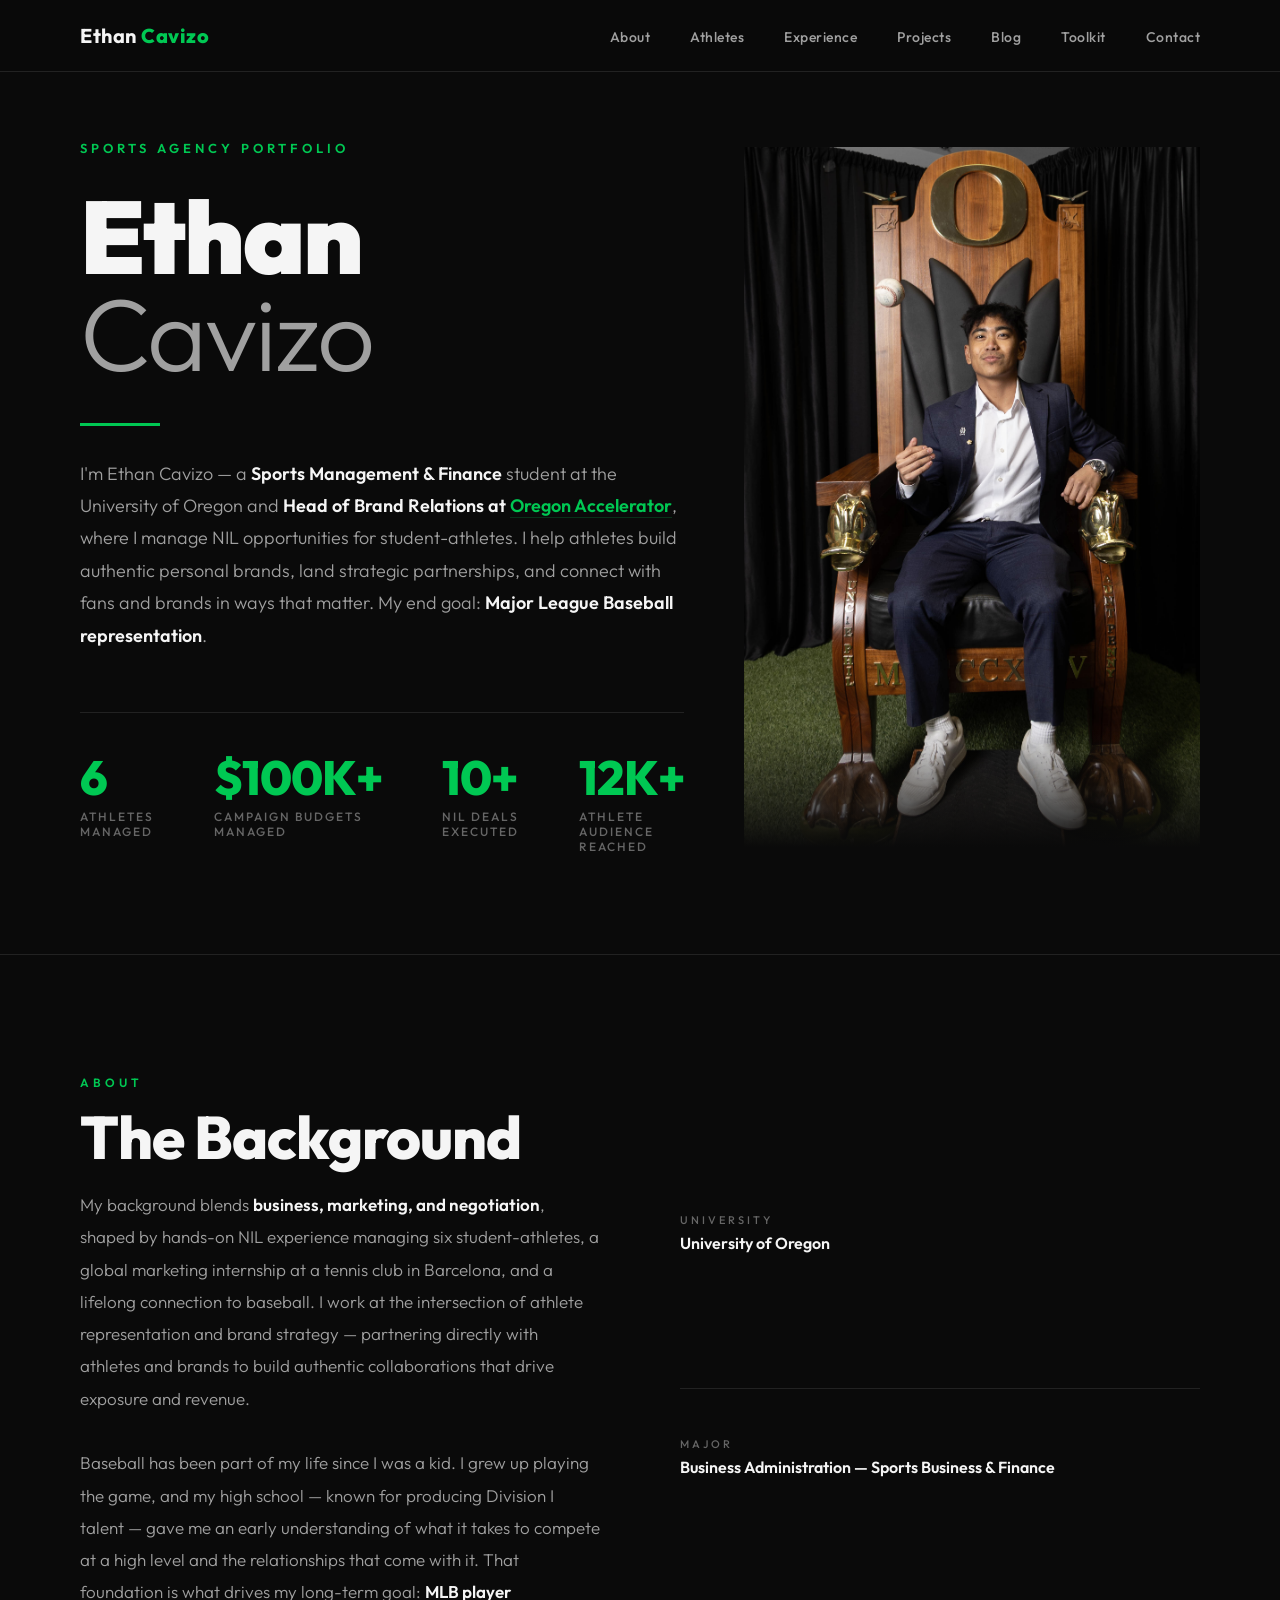
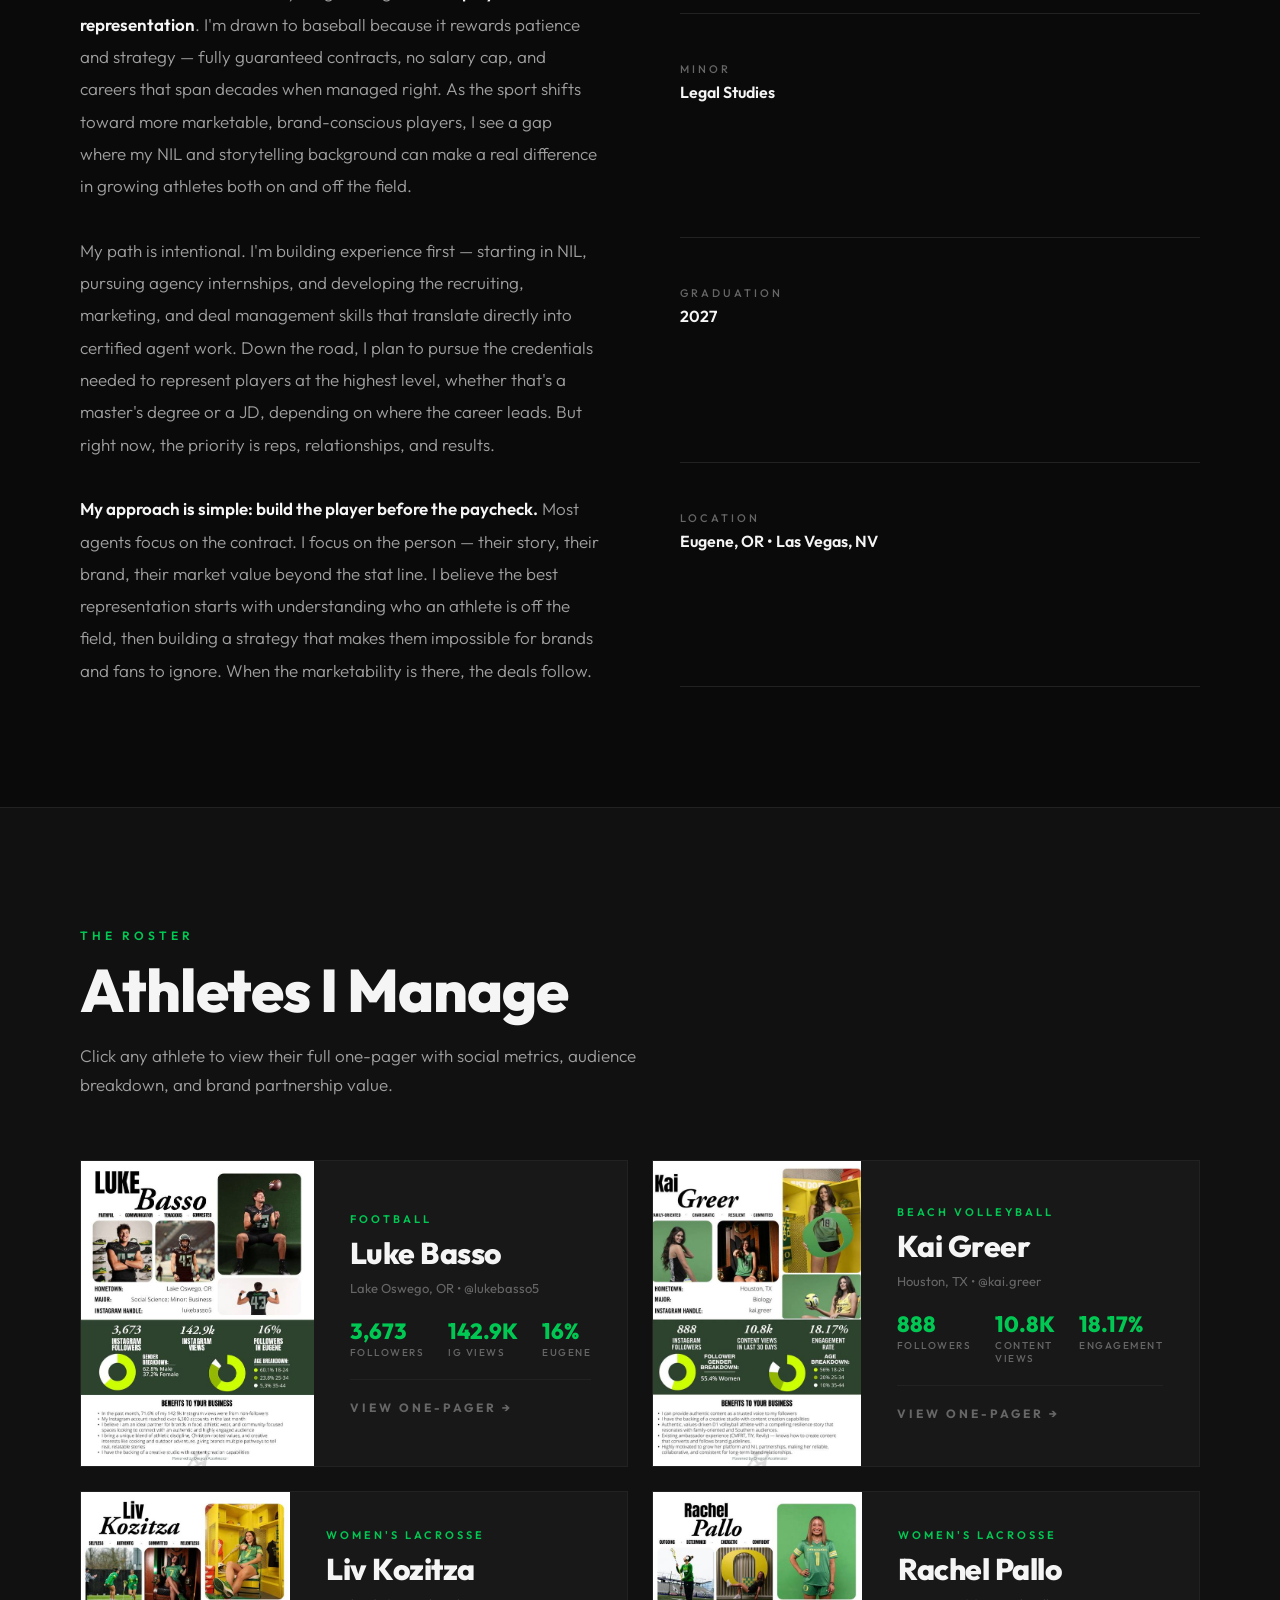
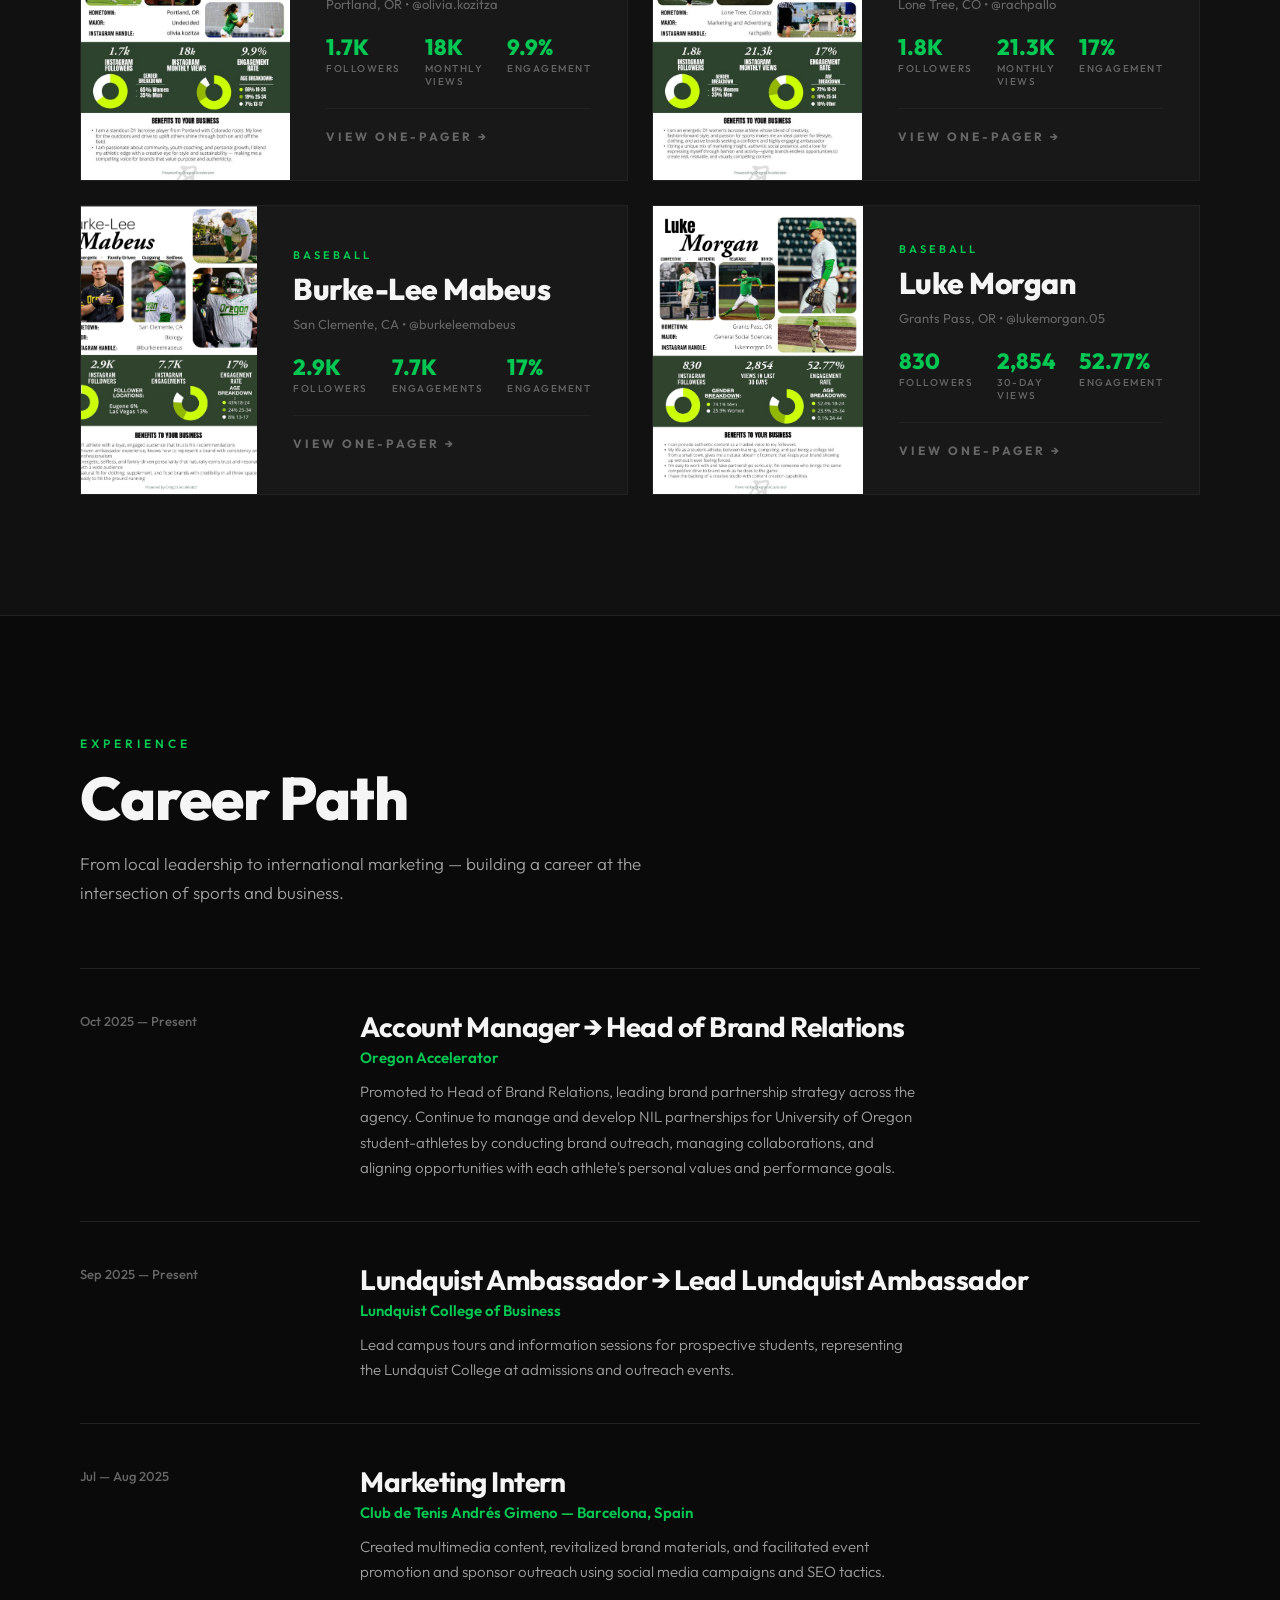
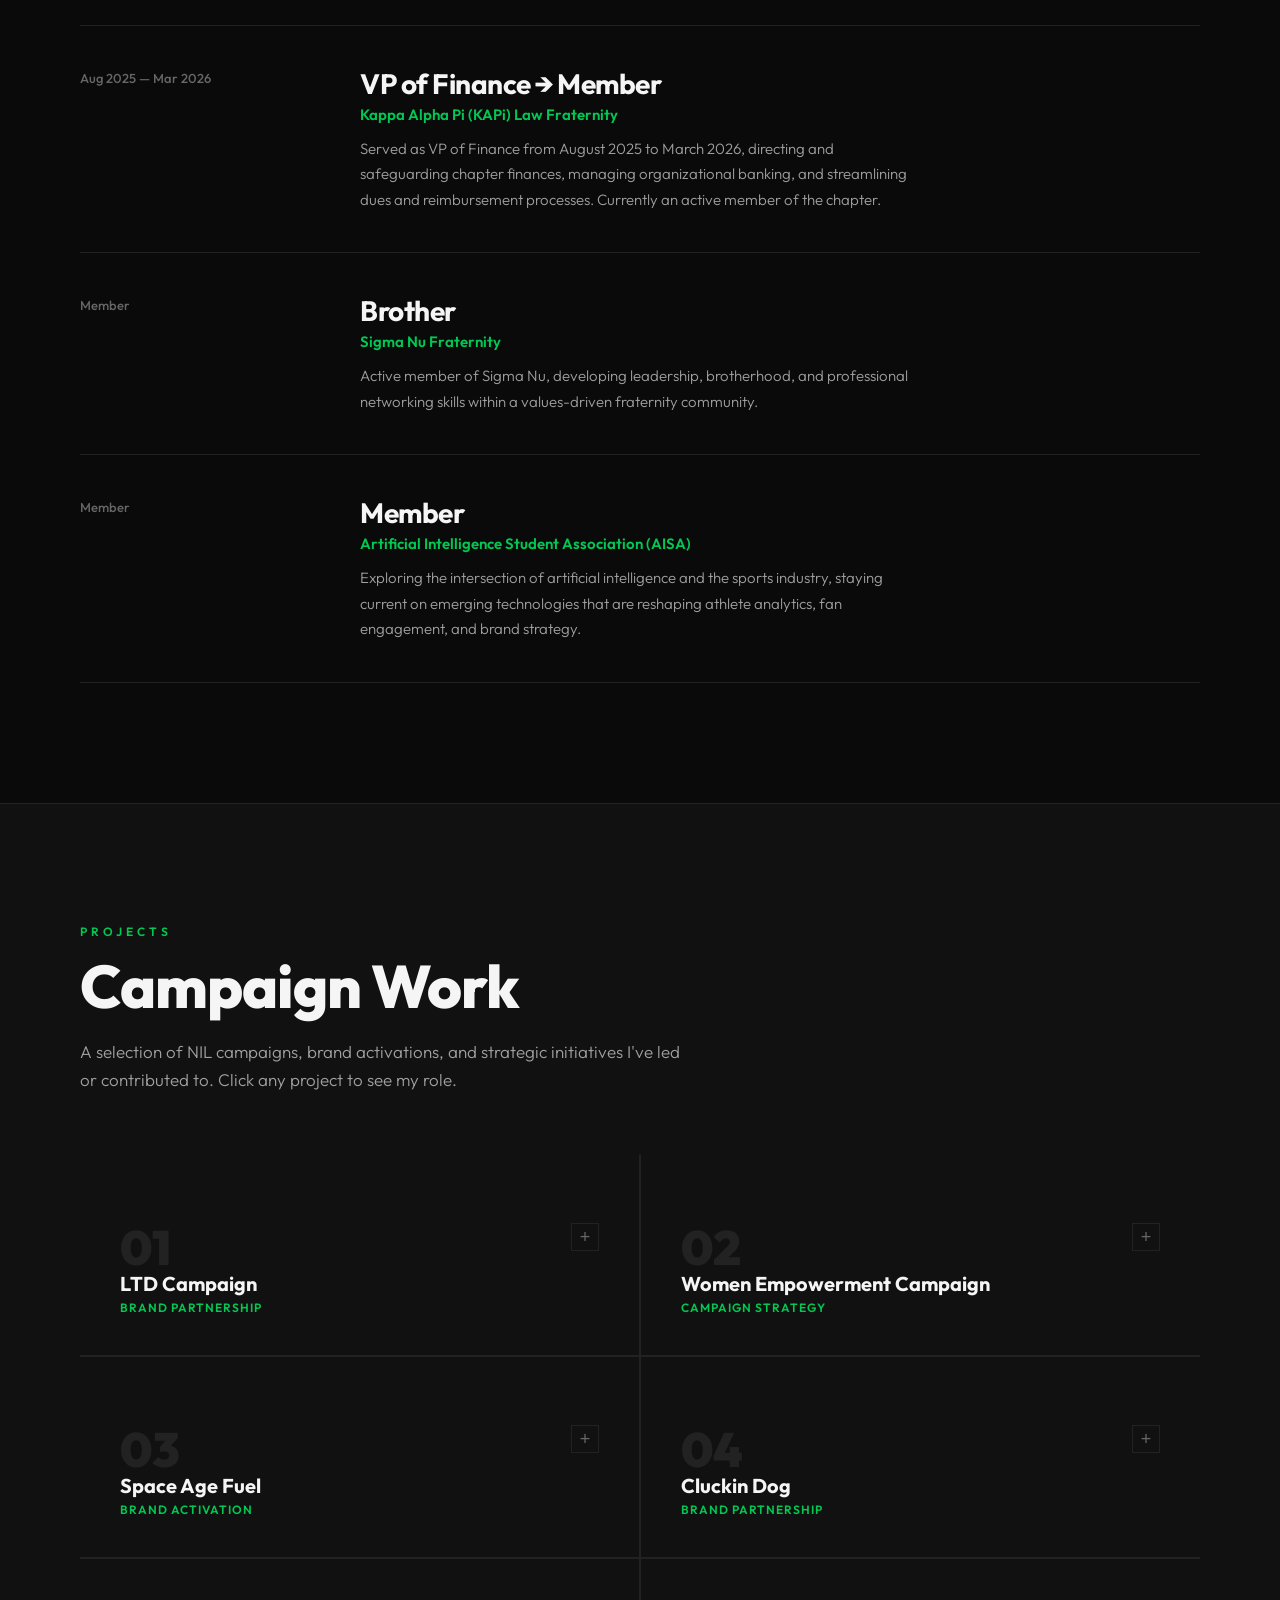
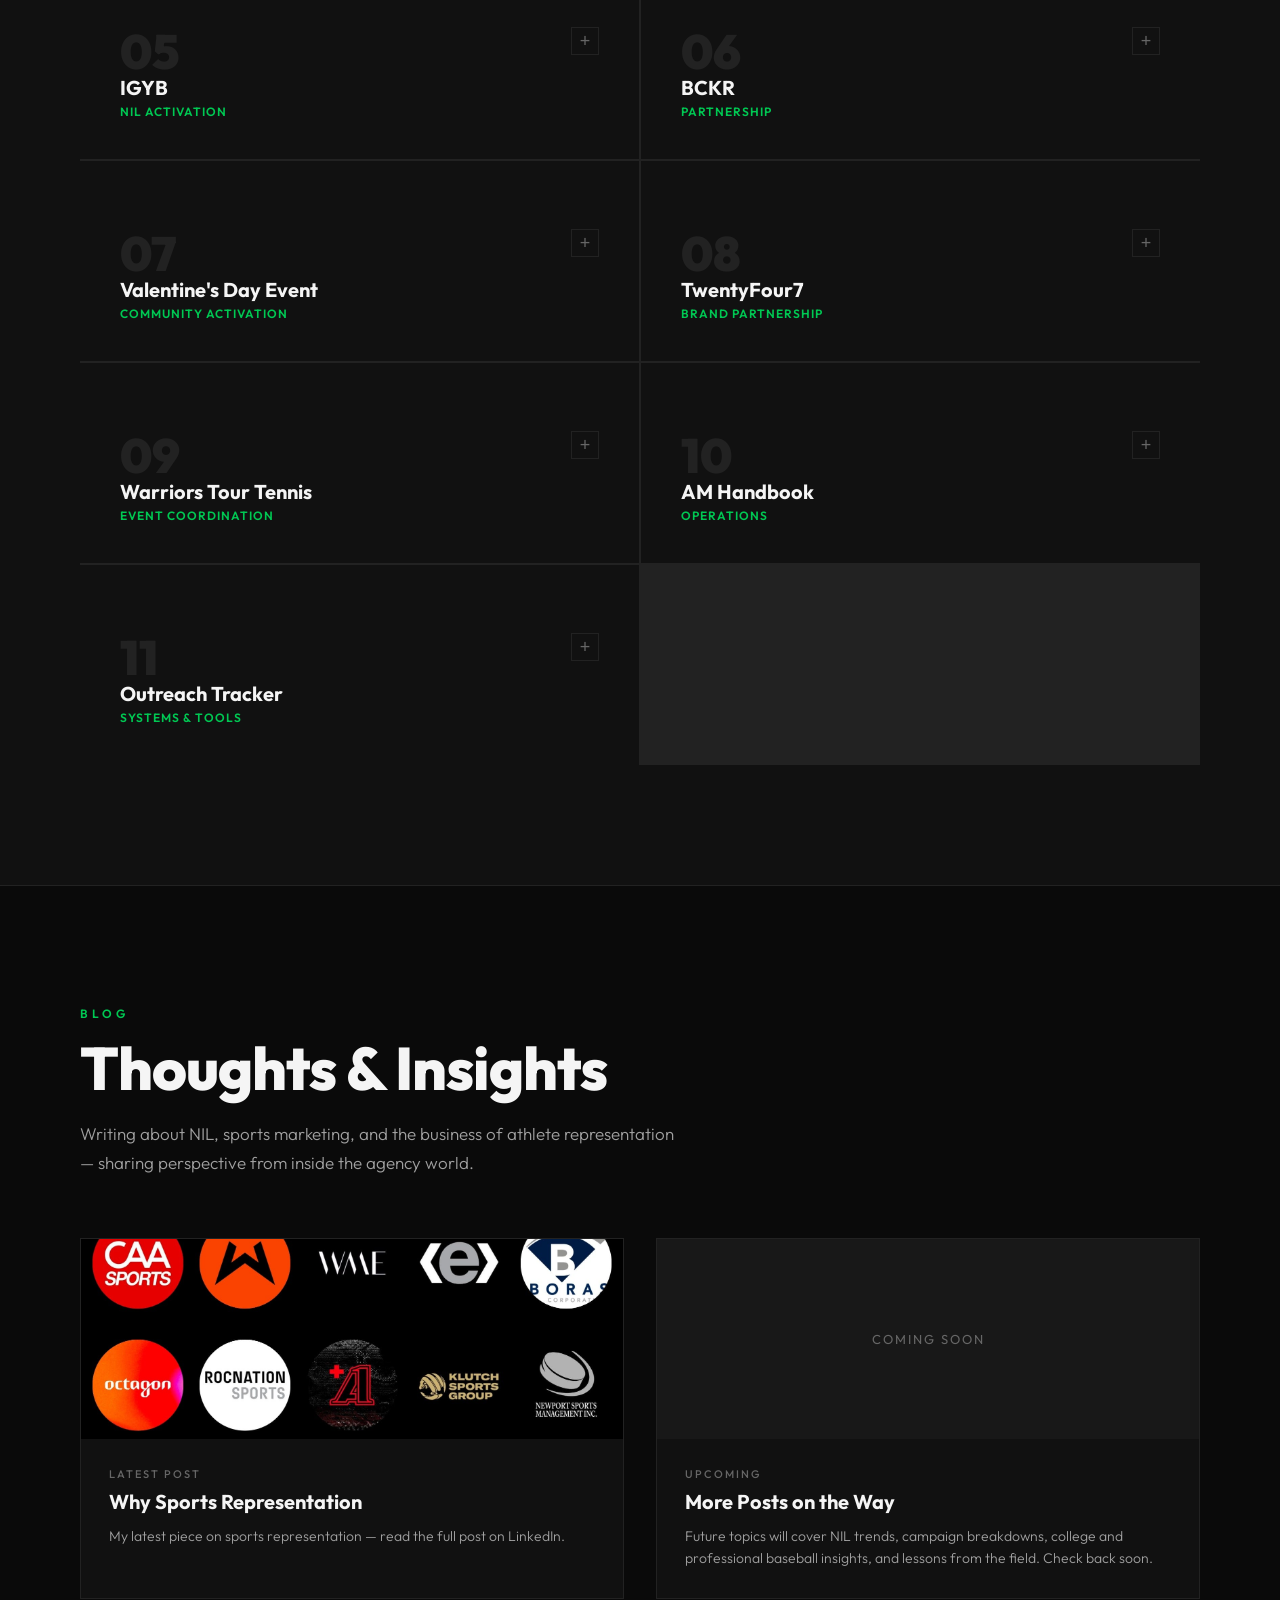
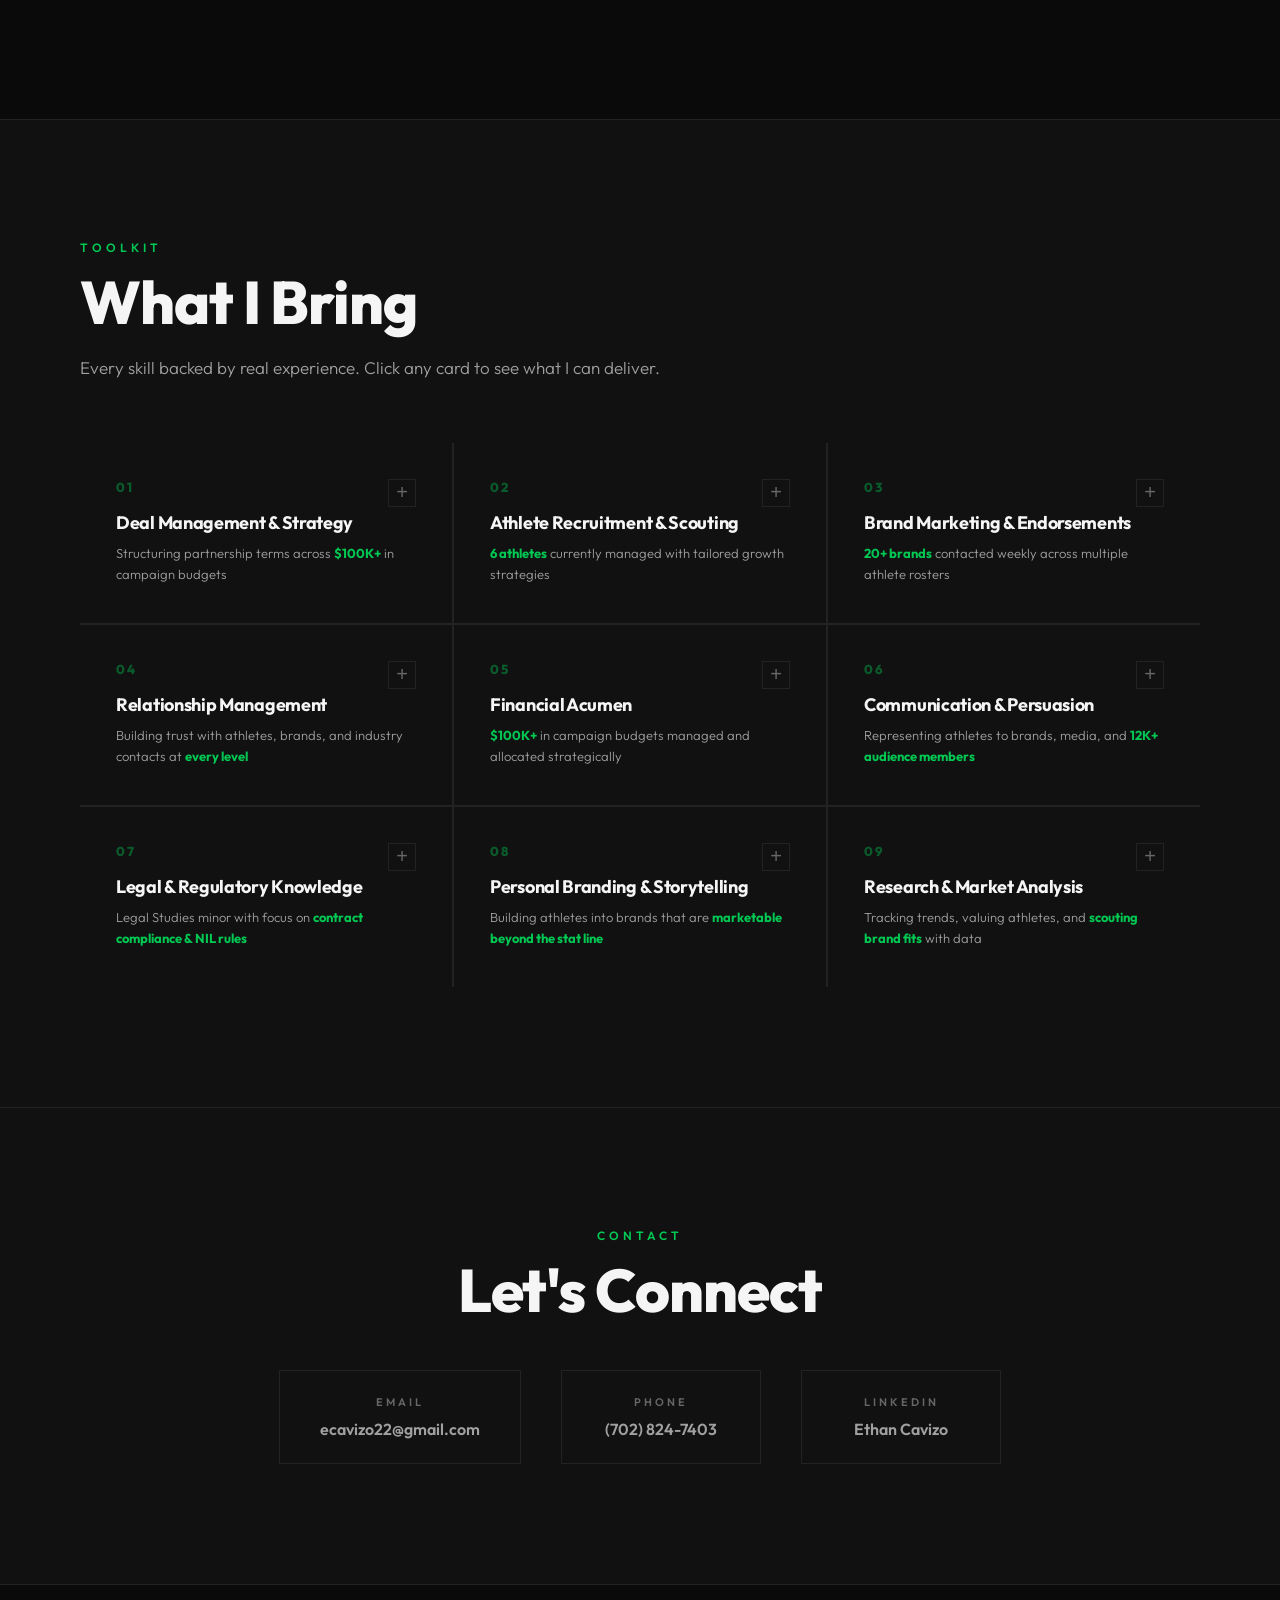
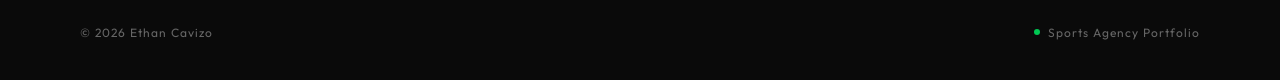
==== commit cf660044: "Update print statement from 'Hello' to 'Goodbye'" ====
--- a/index.html
+++ b/index.html
@@ -1 +1 @@
-<!DOCTYPE html><html lang="en"><head><meta charset="UTF-8"><meta name="viewport" content="width=device-width, initial-scale=1.0"><title>Ethan Cavizo — Sports Agency Portfolio</title><link href="https://fonts.googleapis.com/css2?family=Outfit:wght@300;400;500;600;700;800;900&family=Crimson+Pro:ital,wght@0,400;0,600;1,400&display=swap" rel="stylesheet"><style> :root { --bg: #0a0a0a; --surface: #111111; --surface-2: #181818; --surface-3: #1e1e1e; --accent: #00C853; --accent-soft: rgba(0, 200, 83, 0.08); --accent-border: rgba(0, 200, 83, 0.2); --text: #f5f5f5; --text-secondary: #a0a0a0; --text-dim: #666; --border: #222; } * { margin: 0; padding: 0; box-sizing: border-box; } html { scroll-behavior: smooth; } body { background: var(--bg); color: var(--text); font-family: 'Outfit', sans-serif; overflow-x: hidden; -webkit-font-smoothing: antialiased; } /* NAV */ nav { position: fixed; top: 0; width: 100%; padding: 0 80px; height: 72px; display: flex; justify-content: space-between; align-items: center; z-index: 100; background: rgba(10,10,10,0.85); backdrop-filter: blur(24px); border-bottom: 1px solid var(--border); } .logo { font-size: 20px; font-weight: 700; letter-spacing: 0.5px; } .logo span { color: var(--accent); font-weight: 800; } .nav-links { display: flex; gap: 40px; list-style: none; } .nav-links a { color: var(--text-secondary); text-decoration: none; font-size: 14px; font-weight: 500; letter-spacing: 0.5px; transition: color 0.3s; position: relative; } .nav-links a:hover { color: var(--text); } .nav-links a::after { content: ''; position: absolute; bottom: -4px; left: 0; width: 0; height: 2px; background: var(--accent); transition: width 0.3s; } .nav-links a:hover::after { width: 100%; } /* HERO */ .hero { min-height: 100vh; display: grid; grid-template-columns: 1fr 1fr; align-items: center; padding: 140px 80px 100px; gap: 60px; } .hero-text { display: flex; flex-direction: column; justify-content: center; } .hero-image { width: 100%; height: 80vh; max-height: 700px; overflow: hidden; position: relative; } .hero-image img { width: 100%; height: 100%; object-fit: cover; object-position: center top; filter: grayscale(15%); } .hero-image::after { content: ''; position: absolute; bottom: 0; left: 0; right: 0; height: 120px; background: linear-gradient(to top, var(--bg), transparent); } .hero-eyebrow { font-size: 13px; letter-spacing: 4px; text-transform: uppercase; color: var(--accent); font-weight: 600; margin-bottom: 32px; } .hero h1 { font-size: clamp(56px, 8vw, 110px); font-weight: 900; line-height: 0.95; letter-spacing: -2px; margin-bottom: 40px; } .hero h1 .thin { font-weight: 300; color: var(--text-secondary); } .hero-divider { width: 80px; height: 3px; background: var(--accent); margin-bottom: 32px; } .hero-bio { font-size: 18px; line-height: 1.8; color: var(--text-secondary); max-width: 640px; font-weight: 300; } .hero-bio strong { color: var(--text); font-weight: 600; } .hero-stats { display: flex; gap: 60px; margin-top: 60px; padding-top: 40px; border-top: 1px solid var(--border); } .hero-stat-num { font-size: 48px; font-weight: 800; color: var(--accent); line-height: 1; letter-spacing: -1px; } .hero-stat-label { font-size: 12px; letter-spacing: 2px; text-transform: uppercase; color: var(--text-dim); margin-top: 8px; font-weight: 500; } /* SECTIONS */ .section { padding: 120px 80px; border-top: 1px solid var(--border); } .section-label { font-size: 12px; letter-spacing: 4px; text-transform: uppercase; color: var(--accent); font-weight: 600; margin-bottom: 16px; } .section-heading { font-size: clamp(36px, 5vw, 60px); font-weight: 800; letter-spacing: -1px; line-height: 1.05; margin-bottom: 20px; } .section-desc { font-size: 17px; line-height: 1.7; color: var(--text-secondary); max-width: 600px; font-weight: 300; margin-bottom: 60px; } /* ABOUT */ .about-content { display: grid; grid-template-columns: 1fr 1fr; gap: 80px; } .about-text { font-size: 17px; line-height: 1.9; color: var(--text-secondary); font-weight: 300; } .about-text strong { color: var(--text); font-weight: 600; } .about-details { display: grid; gap: 24px; } .about-detail { padding: 24px 0; border-bottom: 1px solid var(--border); } .about-detail-label { font-size: 11px; letter-spacing: 3px; text-transform: uppercase; color: var(--text-dim); margin-bottom: 6px; font-weight: 500; } .about-detail-value { font-size: 16px; font-weight: 600; } /* SKILLS TOOLKIT */ .skills-grid { display: grid; grid-template-columns: repeat(3, 1fr); gap: 2px; background: var(--border); } .skill-card { background: var(--surface); padding: 36px; display: flex; flex-direction: column; justify-content: space-between; min-height: 180px; transition: all 0.4s; cursor: pointer; position: relative; overflow: hidden; } .skill-card:hover { background: var(--surface-2); } .skill-card::before { content: ''; position: absolute; top: 0; left: 0; width: 3px; height: 0; background: var(--accent); transition: height 0.4s; } .skill-card:hover::before, .skill-card.active::before { height: 100%; } .skill-card.active { background: var(--surface-2); } .skill-top { display: flex; justify-content: space-between; align-items: flex-start; } .skill-number { font-size: 13px; margin-bottom: 16px; opacity: 0.4; transition: opacity 0.3s; font-weight: 800; letter-spacing: 2px; color: var(--accent); font-style: normal; } .skill-card:hover .skill-number, .skill-card.active .skill-number { opacity: 1; } .skill-toggle { font-size: 20px; color: var(--text-dim); transition: all 0.3s; width: 28px; height: 28px; display: flex; align-items: center; justify-content: center; border: 1px solid var(--border); background: none; } .skill-card:hover .skill-toggle, .skill-card.active .skill-toggle { color: var(--accent); border-color: var(--accent-border); } .skill-card.active .skill-toggle { transform: rotate(45deg); } .skill-name { font-size: 18px; font-weight: 700; letter-spacing: -0.3px; margin-bottom: 8px; } .skill-proof { font-size: 13px; line-height: 1.6; color: var(--text-secondary); font-weight: 300; } .skill-proof strong { color: var(--accent); font-weight: 700; } .skill-detail { max-height: 0; overflow: hidden; transition: max-height 0.4s ease, margin 0.4s ease, opacity 0.3s ease; opacity: 0; margin-top: 0; } .skill-card.active .skill-detail { max-height: 300px; opacity: 1; margin-top: 20px; } .skill-detail-inner { padding-top: 20px; border-top: 1px solid var(--border); font-size: 14px; line-height: 1.8; color: var(--text-secondary); font-weight: 300; } .skill-detail-inner strong { color: var(--text); font-weight: 600; } /* ATHLETES */ .athletes-section { background: var(--surface); } .athletes-grid-new { display: grid; grid-template-columns: repeat(2, 1fr); gap: 24px; } .athlete-card-new { background: var(--surface-2); border: 1px solid var(--border); display: grid; grid-template-columns: 1fr 1fr; overflow: hidden; text-decoration: none; color: var(--text); transition: all 0.4s; cursor: pointer; } .athlete-card-new:hover { border-color: var(--accent-border); transform: translateY(-4px); box-shadow: 0 20px 60px rgba(0,0,0,0.4); } .athlete-card-img { overflow: hidden; position: relative; background: var(--surface-3); } .athlete-card-img img { width: 100%; height: 100%; object-fit: cover; object-position: top center; transition: transform 0.4s; } .athlete-card-new:hover .athlete-card-img img { transform: scale(1.03); } .athlete-card-info { padding: 36px; display: flex; flex-direction: column; justify-content: center; } .athlete-card-sport { font-size: 11px; letter-spacing: 3px; text-transform: uppercase; color: var(--accent); font-weight: 600; margin-bottom: 8px; } .athlete-card-info h3 { font-size: 30px; font-weight: 800; letter-spacing: -0.5px; margin-bottom: 8px; } .athlete-card-meta { font-size: 13px; color: var(--text-dim); margin-bottom: 24px; } .athlete-card-stats { display: flex; gap: 24px; padding-bottom: 20px; border-bottom: 1px solid var(--border); margin-bottom: 20px; } .acs-num { display: block; font-size: 22px; font-weight: 800; color: var(--accent); line-height: 1; } .acs-label { display: block; font-size: 10px; letter-spacing: 1.5px; text-transform: uppercase; color: var(--text-dim); margin-top: 4px; font-weight: 500; } .athlete-card-cta { font-size: 12px; letter-spacing: 3px; text-transform: uppercase; font-weight: 700; color: var(--text-dim); transition: all 0.3s; } .athlete-card-new:hover .athlete-card-cta { color: var(--accent); } /* EXPERIENCE */ .exp-list { display: flex; flex-direction: column; } .exp-item { display: grid; grid-template-columns: 220px 1fr; gap: 60px; padding: 40px 0; border-bottom: 1px solid var(--border); transition: all 0.3s; } .exp-item:first-child { border-top: 1px solid var(--border); } .exp-item:hover { padding-left: 20px; } .exp-date { font-size: 13px; color: var(--text-dim); font-weight: 500; padding-top: 4px; } .exp-title { font-size: 28px; font-weight: 700; letter-spacing: -0.5px; margin-bottom: 4px; } .exp-org { font-size: 15px; color: var(--accent); font-weight: 600; margin-bottom: 12px; } .exp-desc { font-size: 15px; line-height: 1.7; color: var(--text-secondary); font-weight: 300; max-width: 560px; } /* PROJECTS */ .projects-grid { display: grid; grid-template-columns: repeat(2, 1fr); gap: 2px; background: var(--border); } .project-card { background: var(--surface); padding: 40px; min-height: 200px; display: flex; flex-direction: column; justify-content: flex-end; transition: all 0.4s; cursor: pointer; position: relative; overflow: hidden; } .project-card:hover { background: var(--surface-2); } .project-card::before { content: ''; position: absolute; bottom: 0; left: 0; width: 0; height: 3px; background: var(--accent); transition: width 0.4s; } .project-card:hover::before, .project-card.active::before { width: 100%; } .project-card.active { background: var(--surface-2); } .project-top { display: flex; justify-content: space-between; align-items: flex-start; } .project-number { font-size: 48px; font-weight: 900; color: var(--border); line-height: 1; transition: color 0.3s; } .project-card:hover .project-number, .project-card.active .project-number { color: var(--accent-border); } .project-toggle { font-size: 18px; color: var(--text-dim); transition: all 0.3s; width: 28px; height: 28px; display: flex; align-items: center; justify-content: center; border: 1px solid var(--border); background: none; cursor: pointer; flex-shrink: 0; } .project-card:hover .project-toggle, .project-card.active .project-toggle { color: var(--accent); border-color: var(--accent-border); } .project-card.active .project-toggle { transform: rotate(45deg); } .project-title { font-size: 20px; font-weight: 700; margin-bottom: 4px; } .project-subtitle { font-size: 12px; color: var(--accent); letter-spacing: 1px; text-transform: uppercase; font-weight: 600; } .project-budget { display: inline-block; margin-top: 8px; font-size: 11px; letter-spacing: 1px; color: var(--accent); font-weight: 700; padding: 4px 10px; border: 1px solid var(--accent-border); background: var(--accent-soft); } .project-detail { max-height: 0; overflow: hidden; transition: max-height 0.4s ease, margin 0.4s ease, opacity 0.3s ease; opacity: 0; margin-top: 0; } .project-card.active .project-detail { max-height: 400px; opacity: 1; margin-top: 24px; } .project-detail-inner { padding-top: 20px; border-top: 1px solid var(--border); font-size: 14px; line-height: 1.8; color: var(--text-secondary); font-weight: 300; } .project-detail-inner strong { color: var(--text); font-weight: 600; } .project-link { display: inline-block; margin-top: 14px; font-size: 12px; letter-spacing: 2px; text-transform: uppercase; font-weight: 700; color: var(--accent); text-decoration: none; border-bottom: 1px solid var(--accent-border); padding-bottom: 2px; transition: border-color 0.3s; } .project-link:hover { border-color: var(--accent); } /* BLOG */ .blog-grid { display: grid; grid-template-columns: repeat(2, 1fr); gap: 32px; } .blog-card { background: var(--surface); border: 1px solid var(--border); overflow: hidden; transition: all 0.3s; } .blog-card:hover { border-color: var(--accent-border); transform: translateY(-4px); } .blog-thumb { height: 200px; background: var(--surface-2); display: flex; align-items: center; justify-content: center; color: var(--text-dim); font-size: 13px; letter-spacing: 2px; text-transform: uppercase; } .blog-info { padding: 28px; } .blog-date { font-size: 11px; letter-spacing: 2px; text-transform: uppercase; color: var(--text-dim); margin-bottom: 8px; font-weight: 500; } .blog-title { font-size: 20px; font-weight: 700; line-height: 1.3; margin-bottom: 10px; } .blog-excerpt { font-size: 14px; line-height: 1.6; color: var(--text-secondary); font-weight: 300; } /* CONTACT */ .contact-section { background: var(--surface); text-align: center; padding: 120px 80px; border-top: 1px solid var(--border); } .contact-links { display: flex; justify-content: center; gap: 40px; margin-top: 48px; } .contact-link { display: flex; flex-direction: column; align-items: center; gap: 10px; text-decoration: none; color: var(--text-secondary); transition: all 0.3s; padding: 24px 40px; border: 1px solid var(--border); min-width: 200px; } .contact-link:hover { color: var(--accent); border-color: var(--accent-border); background: var(--accent-soft); } .contact-link-label { font-size: 11px; letter-spacing: 3px; text-transform: uppercase; font-weight: 600; color: var(--text-dim); } .contact-link-value { font-size: 16px; font-weight: 600; } /* FOOTER */ footer { padding: 40px 80px; border-top: 1px solid var(--border); display: flex; justify-content: space-between; align-items: center; font-size: 12px; color: var(--text-dim); letter-spacing: 1px; } .footer-powered { display: flex; align-items: center; gap: 8px; } .footer-powered .dot { width: 6px; height: 6px; background: var(--accent); border-radius: 50%; } </style></head><body><nav><div class="logo">Ethan <span>Cavizo</span></div><ul class="nav-links"><li><a href="#about">About</a></li><li><a href="#athletes">Athletes</a></li><li><a href="#experience">Experience</a></li><li><a href="#projects">Projects</a></li><li><a href="#blog">Blog</a></li><li><a href="#skills">Toolkit</a></li><li><a href="#contact">Contact</a></li></ul></nav><section class="hero"><div class="hero-text"><div class="hero-eyebrow">Sports Agency Portfolio</div><h1>Ethan<br><span class="thin">Cavizo</span></h1><div class="hero-divider"></div><p class="hero-bio"> I'm Ethan Cavizo — a <strong>Sports Management & Finance</strong> student at the University of Oregon and <strong>Head of Brand Relations at <a href="https://www.oregonaccelerator.com/" target="_blank" style="color: var(--accent); text-decoration: none; border-bottom: 1px solid var(--accent-border); transition: border-color 0.3s;">Oregon Accelerator</a></strong>, where I manage NIL opportunities for student-athletes. I help athletes build authentic personal brands, land strategic partnerships, and connect with fans and brands in ways that matter. My end goal: <strong>Major League Baseball representation</strong>. </p><div class="hero-stats"><div><div class="hero-stat-num">6</div><div class="hero-stat-label">Athletes Managed</div></div><div><div class="hero-stat-num">$100K+</div><div class="hero-stat-label">Campaign Budgets Managed</div></div><div><div class="hero-stat-num">20+</div><div class="hero-stat-label">Brands Contacted Weekly</div></div><div><div class="hero-stat-num">8K+</div><div class="hero-stat-label">Athlete Audience Reached</div></div></div></div><div class="hero-image"><img src="assets/img1.jpg" alt="Ethan Cavizo"></div></section><section class="section" id="about"><div class="section-label">About</div><div class="section-heading">The Background</div><div class="about-content"><div class="about-text"> My background blends <strong>business, marketing, and negotiation</strong>, shaped by hands-on NIL experience managing six student-athletes, a global marketing internship at a tennis club in Barcelona, and a lifelong connection to baseball. I work at the intersection of athlete representation and brand strategy — partnering directly with athletes and brands to build authentic collaborations that drive exposure and revenue. <br><br> Baseball has been part of my life since I was a kid. I grew up playing the game, and my high school — known for producing Division I talent — gave me an early understanding of what it takes to compete at a high level and the relationships that come with it. That foundation is what drives my long-term goal: <strong>MLB player representation</strong>. I'm drawn to baseball because it rewards patience and strategy — fully guaranteed contracts, no salary cap, and careers that span decades when managed right. As the sport shifts toward more marketable, brand-conscious players, I see a gap where my NIL and storytelling background can make a real difference in growing athletes both on and off the field. <br><br> My path is intentional. I'm building experience first — starting in NIL, pursuing agency internships, and developing the recruiting, marketing, and deal management skills that translate directly into certified agent work. Down the road, I plan to pursue the credentials needed to represent players at the highest level, whether that's a master's degree or a JD, depending on where the career leads. But right now, the priority is reps, relationships, and results. <br><br><strong>My approach is simple: build the player before the paycheck.</strong> Most agents focus on the contract. I focus on the person — their story, their brand, their market value beyond the stat line. I believe the best representation starts with understanding who an athlete is off the field, then building a strategy that makes them impossible for brands and fans to ignore. When the marketability is there, the deals follow. </div><div class="about-details"><div class="about-detail"><div class="about-detail-label">University</div><div class="about-detail-value">University of Oregon</div></div><div class="about-detail"><div class="about-detail-label">Major</div><div class="about-detail-value">Business Administration — Sports Business & Finance</div></div><div class="about-detail"><div class="about-detail-label">Minor</div><div class="about-detail-value">Legal Studies</div></div><div class="about-detail"><div class="about-detail-label">Graduation</div><div class="about-detail-value">2027</div></div><div class="about-detail"><div class="about-detail-label">Location</div><div class="about-detail-value">Eugene, OR &bull; Las Vegas, NV</div></div></div></div></section><section class="section athletes-section" id="athletes"><div class="section-label">The Roster</div><div class="section-heading">Athletes I Manage</div><div class="section-desc">Click any athlete to view their full one-pager with social metrics, audience breakdown, and brand partnership value.</div><div class="athletes-grid-new"><a class="athlete-card-new" href="assets/athlete1.pdf" target="_blank"><div class="athlete-card-img"><img src="assets/img2.jpg" alt="Luke Basso One-Pager"></div><div class="athlete-card-info"><div class="athlete-card-sport">Football</div><h3>Luke Basso</h3><div class="athlete-card-meta">Lake Oswego, OR &bull; @lukebasso5</div><div class="athlete-card-stats"><div><span class="acs-num">3,673</span><span class="acs-label">Followers</span></div><div><span class="acs-num">142.9K</span><span class="acs-label">IG Views</span></div><div><span class="acs-num">16%</span><span class="acs-label">Eugene</span></div></div><div class="athlete-card-cta">View One-Pager →</div></div></a><a class="athlete-card-new" href="assets/athlete4.pdf" target="_blank"><div class="athlete-card-img"><img src="assets/img5.jpg" alt="Kai Greer One-Pager"></div><div class="athlete-card-info"><div class="athlete-card-sport">Beach Volleyball</div><h3>Kai Greer</h3><div class="athlete-card-meta">Houston, TX &bull; @kai.greer</div><div class="athlete-card-stats"><div><span class="acs-num">888</span><span class="acs-label">Followers</span></div><div><span class="acs-num">10.8K</span><span class="acs-label">Content Views</span></div><div><span class="acs-num">18.17%</span><span class="acs-label">Engagement</span></div></div><div class="athlete-card-cta">View One-Pager →</div></div></a><a class="athlete-card-new" href="assets/athlete3.pdf" target="_blank"><div class="athlete-card-img"><img src="assets/img4.jpg" alt="Liv Kozitza One-Pager"></div><div class="athlete-card-info"><div class="athlete-card-sport">Women's Lacrosse</div><h3>Liv Kozitza</h3><div class="athlete-card-meta">Portland, OR &bull; @olivia.kozitza</div><div class="athlete-card-stats"><div><span class="acs-num">1.7K</span><span class="acs-label">Followers</span></div><div><span class="acs-num">18K</span><span class="acs-label">Monthly Views</span></div><div><span class="acs-num">9.9%</span><span class="acs-label">Engagement</span></div></div><div class="athlete-card-cta">View One-Pager →</div></div></a><a class="athlete-card-new" href="assets/athlete2.pdf" target="_blank"><div class="athlete-card-img"><img src="assets/img3.jpg" alt="Rachel Pallo One-Pager"></div><div class="athlete-card-info"><div class="athlete-card-sport">Women's Lacrosse</div><h3>Rachel Pallo</h3><div class="athlete-card-meta">Lone Tree, CO &bull; @rachpallo</div><div class="athlete-card-stats"><div><span class="acs-num">1.8K</span><span class="acs-label">Followers</span></div><div><span class="acs-num">21.3K</span><span class="acs-label">Monthly Views</span></div><div><span class="acs-num">17%</span><span class="acs-label">Engagement</span></div></div><div class="athlete-card-cta">View One-Pager →</div></div></a><a class="athlete-card-new" href="assets/athlete5.pdf" target="_blank"><div class="athlete-card-img"><img src="assets/img6.jpg" alt="Burke-Lee Mabeus One-Pager"></div><div class="athlete-card-info"><div class="athlete-card-sport">Baseball</div><h3>Burke-Lee Mabeus</h3><div class="athlete-card-meta">San Clemente, CA &bull; @burkeleemabeus</div><div class="athlete-card-stats"><div><span class="acs-num">2.9K</span><span class="acs-label">Followers</span></div><div><span class="acs-num">7.7K</span><span class="acs-label">Engagements</span></div><div><span class="acs-num">17%</span><span class="acs-label">Engagement</span></div></div><div class="athlete-card-cta">View One-Pager →</div></div></a><a class="athlete-card-new" href="assets/athlete6.pdf" target="_blank"><div class="athlete-card-img"><img src="assets/img7.jpg" alt="Luke Morgan One-Pager"></div><div class="athlete-card-info"><div class="athlete-card-sport">Baseball</div><h3>Luke Morgan</h3><div class="athlete-card-meta">Grants Pass, OR &bull; @lukemorgan.05</div><div class="athlete-card-stats"><div><span class="acs-num">830</span><span class="acs-label">Followers</span></div><div><span class="acs-num">2,854</span><span class="acs-label">30-Day Views</span></div><div><span class="acs-num">52.77%</span><span class="acs-label">Engagement</span></div></div><div class="athlete-card-cta">View One-Pager →</div></div></a></div></section><section class="section" id="experience"><div class="section-label">Experience</div><div class="section-heading">Career Path</div><div class="section-desc">From local leadership to international marketing — building a career at the intersection of sports and business.</div><div class="exp-list"><div class="exp-item"><div class="exp-date">Oct 2025 — Present</div><div><div class="exp-title">Account Manager → Head of Brand Relations</div><div class="exp-org">Oregon Accelerator</div><div class="exp-desc">Promoted to Head of Brand Relations, leading brand partnership strategy across the agency. Continue to manage and develop NIL partnerships for University of Oregon student-athletes by conducting brand outreach, managing collaborations, and aligning opportunities with each athlete's personal values and performance goals.</div></div></div><div class="exp-item"><div class="exp-date">Sep 2025 — Present</div><div><div class="exp-title">Lundquist Ambassador → Lead Lundquist Ambassador</div><div class="exp-org">Lundquist College of Business</div><div class="exp-desc">Lead campus tours and information sessions for prospective students, representing the Lundquist College at admissions and outreach events.</div></div></div><div class="exp-item"><div class="exp-date">Jul — Aug 2025</div><div><div class="exp-title">Marketing Intern</div><div class="exp-org">Club de Tenis Andrés Gimeno — Barcelona, Spain</div><div class="exp-desc">Created multimedia content, revitalized brand materials, and facilitated event promotion and sponsor outreach using social media campaigns and SEO tactics.</div></div></div><div class="exp-item"><div class="exp-date">Aug 2025 — Mar 2026</div><div><div class="exp-title">VP of Finance → Member</div><div class="exp-org">Kappa Alpha Pi (KAPi) Law Fraternity</div><div class="exp-desc">Served as VP of Finance from August 2025 to March 2026, directing and safeguarding chapter finances, managing organizational banking, and streamlining dues and reimbursement processes. Currently an active member of the chapter.</div></div></div><div class="exp-item"><div class="exp-date">Member</div><div><div class="exp-title">Brother</div><div class="exp-org">Sigma Nu Fraternity</div><div class="exp-desc">Active member of Sigma Nu, developing leadership, brotherhood, and professional networking skills within a values-driven fraternity community.</div></div></div><div class="exp-item"><div class="exp-date">Member</div><div><div class="exp-title">Member</div><div class="exp-org">Artificial Intelligence Student Association (AISA)</div><div class="exp-desc">Exploring the intersection of artificial intelligence and the sports industry, staying current on emerging technologies that are reshaping athlete analytics, fan engagement, and brand strategy.</div></div></div></div></section><section class="section" id="projects" style="background: var(--surface);"><div class="section-label">Projects</div><div class="section-heading">Campaign Work</div><div class="section-desc">A selection of NIL campaigns, brand activations, and strategic initiatives I've led or contributed to. Click any project to see my role.</div><div class="projects-grid"><div class="project-card" onclick="toggleProject(this)"><div class="project-top"><div class="project-number">01</div><button class="project-toggle">+</button></div><div class="project-title">LTD Campaign</div><div class="project-subtitle">Brand Partnership</div><div class="project-detail"><div class="project-detail-inner"><strong>Led all coordination for LTD's (Lane Transit District) student awareness campaign</strong> — one of the <strong>larger campaigns I've managed</strong>, given the volume of deliverables tied to each of the four athletes involved. Partnered with Eugene's public transportation system to drive student ridership through athlete-led content, serving as the <strong>direct point of contact with the brand</strong> while keeping our internal team — AMs, creative, and athletes — fully aligned throughout. Contributed creative direction for the shoot, coordinated on-site logistics for all four athletes, managed posting schedules, and oversaw the <strong>paid compensation process</strong> for every athlete involved.<br><a href="https://www.instagram.com/p/DXK9k21j1c3/" target="_blank" class="project-link">View Morgan's Post →</a>&nbsp;&nbsp;<a href="https://www.instagram.com/reel/DXLM_fMkwyb/" target="_blank" class="project-link">View Niya's Reel →</a>&nbsp;&nbsp;<a href="https://www.instagram.com/p/DW3269CFBS3/" target="_blank" class="project-link">View Matt's Post →</a>&nbsp;&nbsp;<a href="https://www.instagram.com/reel/DXXlBU9kiEW/" target="_blank" class="project-link">View Mia's Reel →</a></div></div></div><div class="project-card" onclick="toggleProject(this)"><div class="project-top"><div class="project-number">02</div><button class="project-toggle">+</button></div><div class="project-title">Women Empowerment Campaign</div><div class="project-subtitle">Campaign Strategy</div><div class="project-detail"><div class="project-detail-inner"><strong>Led the entire campaign</strong> — a mini docuseries under the slogan <strong>"Built by the Journey"</strong>, highlighting women athletes at Oregon and featuring <strong>Aaliyah McCormick, Avery Jennings, and Izzy Sawyer</strong>. Made casting decisions, served as the main point of contact between athletes, the creative team, and PR. Expanded the campaign by adding a blog component, with <strong>Kai Greer and Liv Kozitza</strong> contributing written features. Personally directed each athlete on what to share and how to present their stories.<br><a href="https://www.instagram.com/reel/DVrZ8CiEk3j/" target="_blank" class="project-link">Aaliyah's Episode →</a>&nbsp;&nbsp;<a href="https://www.instagram.com/reel/DVtwba_AXZK/" target="_blank" class="project-link">Avery's Episode →</a>&nbsp;&nbsp;<a href="https://www.instagram.com/reel/DVw2w0nAWkr/" target="_blank" class="project-link">Izzy's Episode →</a>&nbsp;&nbsp;<a href="https://www.oregonaccelerator.com/blog-1/take-a-look-at-uo-female-athletes-stories-built-by-the-journey" target="_blank" class="project-link">Read the Blog →</a></div></div></div><div class="project-card" onclick="toggleProject(this)"><div class="project-top"><div class="project-number">03</div><button class="project-toggle">+</button></div><div class="project-title">Space Age Fuel</div><div class="project-subtitle">Brand Activation</div><div class="project-detail"><div class="project-detail-inner">Co-created and personally presented the campaign pitch for Space Age Fuel's partnership with <strong>DOAF and Oregon Accelerator</strong>. Proposed a giveaway activation where athletes promote Space Age Fuel in exchange for DOAF gear, alongside contributing to the snack draft concept. While the campaign ultimately stalled before launch, the project gave me hands-on experience <strong>managing a $100K+ budget alongside my team</strong> — allocating spend across discounted game-day gas pricing, giveaway prizing, athlete compensation tiers, and execution timelines. It sharpened my ability to scope large-scale activations and weigh ROI tradeoffs at a high level.</div></div></div><div class="project-card" onclick="toggleProject(this)"><div class="project-top"><div class="project-number">04</div><button class="project-toggle">+</button></div><div class="project-title">Cluckin Dog</div><div class="project-subtitle">Brand Partnership</div><div class="project-detail"><div class="project-detail-inner">Established the relationship with the brand owner and discussed activation goals. Successfully secured the partnership for my athlete <strong>Kai Greer</strong>. Directed the creative vision for the shoot, attended and organized on-site logistics, and coordinated with the <strong>PR team</strong> to finalize and publish the promotional post.<br><a href="https://www.instagram.com/p/DVPZmv2Enc0/" target="_blank" class="project-link">View Kai's Post →</a></div></div></div><div class="project-card" onclick="toggleProject(this)"><div class="project-top"><div class="project-number">05</div><button class="project-toggle">+</button></div><div class="project-title">IGYB</div><div class="project-subtitle">NIL Activation</div><div class="project-detail"><div class="project-detail-inner">Secured a spot for <strong>Kai</strong> in this activation by pitching her fit to the lead account manager. Managed all athlete communication around availability and scheduling. Connected her directly with the AM and the brand, and coordinated <strong>merchandise delivery</strong> for the shoot. <strong>Attended the shoot on-site</strong> to support logistics and make sure Kai was comfortable and dialed in throughout.<br><a href="https://www.instagram.com/reel/DVQqzXcD8Jq/" target="_blank" class="project-link">View Kai's Reel →</a></div></div></div><div class="project-card" onclick="toggleProject(this)"><div class="project-top"><div class="project-number">06</div><button class="project-toggle">+</button></div><div class="project-title">BCKR</div><div class="project-subtitle">Partnership</div><div class="project-detail"><div class="project-detail-inner">Secured this activation for <strong>Kai and Liv</strong>, coordinating with the lead AM and both athletes on timing, deliverables, and expectations. Managed logistics including free jacket merchandise and directed athletes through reel creation for the brand. <strong>Reviewed all athlete content before posting to ensure full compliance with contract deliverables and brand requirements.</strong><br><a href="https://www.instagram.com/reel/DSdTESyknXs/" target="_blank" class="project-link">View Kai's Reel →</a>&nbsp;&nbsp;<a href="https://www.instagram.com/reel/DSfrbcWD8ys/" target="_blank" class="project-link">View Liv's Reel →</a></div></div></div><div class="project-card" onclick="toggleProject(this)"><div class="project-top"><div class="project-number">07</div><button class="project-toggle">+</button></div><div class="project-title">Valentine's Day Event</div><div class="project-subtitle">Community Activation</div><div class="project-detail"><div class="project-detail-inner">Co-led the Valentine's Day activation alongside another Account Manager — a community event where athletes created handmade cards for elderly community members. Set up the activation space, coordinated athlete participation, and helped capture content for social media promotion. <strong>Followed through after the event to ensure every card was actually delivered to recipients</strong>, closing the loop on the activation from start to finish.<br><a href="https://www.instagram.com/reel/DUwmzMNDwEC/" target="_blank" class="project-link">View the Activation →</a></div></div></div><div class="project-card" onclick="toggleProject(this)"><div class="project-top"><div class="project-number">08</div><button class="project-toggle">+</button></div><div class="project-title">TwentyFour7</div><div class="project-subtitle">Brand Partnership</div><div class="project-detail"><div class="project-detail-inner">Contributed to the creation of interactive profile games for each athlete. Provided ideas and implemented them directly into the website. Helped transition the 24/7 platform into a <strong>unified Oregon Accelerator page</strong>, consolidating all athlete profiles under one hub for easier brand and fan access.<br><a href="https://twentyfour7.com/" target="_blank" class="project-link">View Website →</a></div></div></div><div class="project-card" onclick="toggleProject(this)"><div class="project-top"><div class="project-number">09</div><button class="project-toggle">+</button></div><div class="project-title">Warriors Tour Tennis</div><div class="project-subtitle">Event Coordination</div><div class="project-detail"><div class="project-detail-inner">Led the marketing efforts for the Warriors Tour Tennis event at <strong>Club de Tenis Andrés Gimeno in Barcelona</strong>. Created promotional videos and developed content strategies to drive attendance and sponsor visibility. Managed social media campaigns and produced multimedia assets for event promotion.<br><a href="https://www.instagram.com/reel/DMxRHqzod6t/" target="_blank" class="project-link">View the Event Reel →</a></div></div></div><div class="project-card" onclick="toggleProject(this)"><div class="project-top"><div class="project-number">10</div><button class="project-toggle">+</button></div><div class="project-title">AM Handbook</div><div class="project-subtitle">Operations</div><div class="project-detail"><div class="project-detail-inner">Used my <strong>agentic engineering skills</strong> to vibe-code the AM Handbook from scratch — identifying a gap in how account managers handled projects and building a structured reference guide to solve it. The handbook serves as a step-by-step resource for AMs navigating campaign workflows, brand communication, and project management.<br><a href="https://www.notion.so/Oregon-Accelerator-AM-Project-Handbook-2f7856760f17805fb8b0d0ca0e4f869d#2f7856760f1781069d9eda6267995a31" target="_blank" class="project-link">View Handbook →</a></div></div></div><div class="project-card" onclick="toggleProject(this)"><div class="project-top"><div class="project-number">11</div><button class="project-toggle">+</button></div><div class="project-title">Outreach Tracker</div><div class="project-subtitle">Systems & Tools</div><div class="project-detail"><div class="project-detail-inner"><strong>Spearheaded the reinvention of Oregon Accelerator's outreach process</strong> by vibe-coding a custom outreach tracking website — designed to prevent duplicate outreach, let each AM log and track brand contacts, and provide an analytics dashboard for smarter targeting. The initiative ultimately paved the way for the agency's adoption of <strong>HDBND</strong>, a more advanced platform built by Jeff that centralizes athlete data and surfaces insights on where each athlete best fits in the NIL landscape.<br><a href="https://hdbnd.com/" target="_blank" class="project-link">View HDBND →</a></div></div></div></div></section><script> function toggleProject(card) { const wasActive = card.classList.contains('active'); document.querySelectorAll('.project-card').forEach(c => c.classList.remove('active')); if (!wasActive) card.classList.add('active'); } </script><section class="section" id="blog"><div class="section-label">Blog</div><div class="section-heading">Thoughts & Insights</div><div class="section-desc">Writing about NIL, sports marketing, and the business of athlete representation — sharing perspective from inside the agency world.</div><div class="blog-grid"><a href="https://www.linkedin.com/posts/ethan-cavizo_why-sports-representation-ugcPost-7450748624583516161-iwSy?utm_source=share&utm_medium=member_desktop&rcm=ACoAAEF_MIoBp8ahIsQxF8TOit93KBgKKzyN2Hg" target="_blank" class="blog-card" style="text-decoration: none; color: inherit; display: block;"><div class="blog-thumb" style="padding: 0; overflow: hidden;"><img src="assets/blog1.jpg" alt="Why Sports Representation" style="width: 100%; height: 100%; object-fit: cover; display: block;"></div><div class="blog-info"><div class="blog-date">Latest Post</div><div class="blog-title">Why Sports Representation</div><div class="blog-excerpt">My latest piece on sports representation — read the full post on LinkedIn.</div></div></a><div class="blog-card"><div class="blog-thumb">Coming Soon</div><div class="blog-info"><div class="blog-date">Upcoming</div><div class="blog-title">More Posts on the Way</div><div class="blog-excerpt">Future topics will cover NIL trends, campaign breakdowns, college and professional baseball insights, and lessons from the field. Check back soon.</div></div></div></div></div></section><section class="section" id="skills" style="background: var(--surface);"><div class="section-label">Toolkit</div><div class="section-heading">What I Bring</div><div class="section-desc">Every skill backed by real experience. Click any card to see what I can deliver.</div><div class="skills-grid"><div class="skill-card" onclick="toggleSkill(this)"><div><div class="skill-top"><div class="skill-number">01</div><button class="skill-toggle">+</button></div><div class="skill-name">Deal Management & Strategy</div></div><div class="skill-proof">Structuring partnership terms across <strong>$100K+</strong> in campaign budgets</div><div class="skill-detail"><div class="skill-detail-inner">I manage brand deals on behalf of student-athletes — from initial outreach to final terms. This includes scoping deliverables, setting compensation, aligning timelines, and ensuring every deal reflects the athlete's <strong>personal brand and values</strong>. At Oregon Accelerator, I've learned that the best deals aren't just about the dollar amount — they're about building partnerships that both sides want to repeat.</div></div></div><div class="skill-card" onclick="toggleSkill(this)"><div><div class="skill-top"><div class="skill-number">02</div><button class="skill-toggle">+</button></div><div class="skill-name">Athlete Recruitment & Scouting</div></div><div class="skill-proof"><strong>6 athletes</strong> currently managed with tailored growth strategies</div><div class="skill-detail"><div class="skill-detail-inner">I identify and evaluate student-athletes based on their <strong>marketability, audience engagement, and brand potential</strong> — not just their stats. Growing up playing baseball and attending a high school known for producing D1 talent gave me an early eye for what makes an athlete compelling to brands. I assess social metrics, content quality, and personal narrative to build a roster of athletes I can genuinely grow.</div></div></div><div class="skill-card" onclick="toggleSkill(this)"><div><div class="skill-top"><div class="skill-number">03</div><button class="skill-toggle">+</button></div><div class="skill-name">Brand Marketing & Endorsements</div></div><div class="skill-proof"><strong>20+ brands</strong> contacted weekly across multiple athlete rosters</div><div class="skill-detail"><div class="skill-detail-inner">I run outreach to local and national brands, pitching athlete partnerships that are <strong>authentic and results-driven</strong>. This means researching brand fit, crafting personalized pitch decks, and following up persistently. I've activated campaigns with brands like Cluckin Dog, IGYB, BCKR, and 24/7 — each tailored to the athlete's audience and the brand's goals. My Barcelona internship added an international marketing lens to this skillset.</div></div></div><div class="skill-card" onclick="toggleSkill(this)"><div><div class="skill-top"><div class="skill-number">04</div><button class="skill-toggle">+</button></div><div class="skill-name">Relationship Management</div></div><div class="skill-proof">Building trust with athletes, brands, and industry contacts at <strong>every level</strong></div><div class="skill-detail"><div class="skill-detail-inner">Representation is a relationship business. I invest time in understanding each athlete's goals, values, and personality — then I become their advocate. With brands, I focus on <strong>long-term partnerships over one-off deals</strong>. I maintain consistent communication, deliver on promises, and make sure every interaction builds credibility for the athlete and for me. This extends to my network of D1 athletes, coaches, and industry professionals I've built over the years.</div></div></div><div class="skill-card" onclick="toggleSkill(this)"><div><div class="skill-top"><div class="skill-number">05</div><button class="skill-toggle">+</button></div><div class="skill-name">Financial Acumen</div></div><div class="skill-proof"><strong>$100K+</strong> in campaign budgets managed and allocated strategically</div><div class="skill-detail"><div class="skill-detail-inner">As VP of Finance for KAPi and an Account Manager handling real budgets, I understand how money moves in organizations. I manage campaign budgets, track ROI on partnerships, and ensure athletes are <strong>compensated fairly</strong> for their value. My Finance major gives me the analytical foundation, while hands-on budget management at Oregon Accelerator gives me the practical edge. I'm drawn to baseball specifically because fully guaranteed contracts and no salary cap reward agents who think long-term.</div></div></div><div class="skill-card" onclick="toggleSkill(this)"><div><div class="skill-top"><div class="skill-number">06</div><button class="skill-toggle">+</button></div><div class="skill-name">Communication & Persuasion</div></div><div class="skill-proof">Representing athletes to brands, media, and <strong>8K+ audience members</strong></div><div class="skill-detail"><div class="skill-detail-inner">Whether I'm pitching a brand on a partnership, leading campus tours as a Lundquist Ambassador, or presenting campaign results to stakeholders — <strong>clear, confident communication</strong> is at the center of everything I do. I know how to frame value, read a room, and adapt my message to the audience. As a Lead Lundquist Ambassador, I've sharpened my public speaking and storytelling skills in high-stakes settings with prospective students and their families.</div></div></div><div class="skill-card" onclick="toggleSkill(this)"><div><div class="skill-top"><div class="skill-number">07</div><button class="skill-toggle">+</button></div><div class="skill-name">Legal & Regulatory Knowledge</div></div><div class="skill-proof">Legal Studies minor with focus on <strong>contract compliance & NIL rules</strong></div><div class="skill-detail"><div class="skill-detail-inner">My Legal Studies minor gives me a working understanding of <strong>contract law, compliance, and regulatory frameworks</strong> that govern athlete representation. I stay current on NCAA NIL policies, state-level regulations, and the evolving legal landscape around athlete compensation. This foundation will be critical as I move toward agent certification — and potentially a JD — to represent players at the professional level.</div></div></div><div class="skill-card" onclick="toggleSkill(this)"><div><div class="skill-top"><div class="skill-number">08</div><button class="skill-toggle">+</button></div><div class="skill-name">Personal Branding & Storytelling</div></div><div class="skill-proof">Building athletes into brands that are <strong>marketable beyond the stat line</strong></div><div class="skill-detail"><div class="skill-detail-inner">This is my philosophy: <strong>build the player before the paycheck</strong>. I focus on uncovering what makes each athlete unique — their background, personality, interests, and values — then translate that into a brand narrative that resonates with fans and attracts sponsors. I've run creative campaigns like the Women Empowerment Campaign and Valentine's Day Event that showcase athletes as people, not just performers. When the story is right, the deals follow.</div></div></div><div class="skill-card" onclick="toggleSkill(this)"><div><div class="skill-top"><div class="skill-number">09</div><button class="skill-toggle">+</button></div><div class="skill-name">Research & Market Analysis</div></div><div class="skill-proof">Tracking trends, valuing athletes, and <strong>scouting brand fits</strong> with data</div><div class="skill-detail"><div class="skill-detail-inner">I built the <strong>Outreach Tracker</strong> system at Oregon Accelerator to organize brand research, track outreach progress, and analyze response rates. I study engagement metrics, audience demographics, and market trends to determine which brands are the best fit for each athlete. I also monitor the NIL landscape and sports industry shifts — knowledge I plan to bring into blogging about baseball at the college and professional level.</div></div></div></div></section><script> function toggleSkill(card) { const wasActive = card.classList.contains('active'); document.querySelectorAll('.skill-card').forEach(c => c.classList.remove('active')); if (!wasActive) card.classList.add('active'); } </script><section class="contact-section" id="contact"><div class="section-label">Contact</div><div class="section-heading">Let's Connect</div><div class="contact-links"><a href="mailto:ecavizo22@gmail.com" class="contact-link"><span class="contact-link-label">Email</span><span class="contact-link-value">ecavizo22@gmail.com</span></a><a href="tel:7028247403" class="contact-link"><span class="contact-link-label">Phone</span><span class="contact-link-value">(702) 824-7403</span></a><a href="https://www.linkedin.com/in/ethan-cavizo" target="_blank" class="contact-link"><span class="contact-link-label">LinkedIn</span><span class="contact-link-value">Ethan Cavizo</span></a></div></section><footer><div>© 2026 Ethan Cavizo</div><div class="footer-powered"><span class="dot"></span>Sports Agency Portfolio</div></footer></body></html>
+<!DOCTYPE html><html lang="en"><head><meta charset="UTF-8"><meta name="viewport" content="width=device-width, initial-scale=1.0"><title>Ethan Cavizo — Sports Agency Portfolio</title><link href="https://fonts.googleapis.com/css2?family=Outfit:wght@300;400;500;600;700;800;900&family=Crimson+Pro:ital,wght@0,400;0,600;1,400&display=swap" rel="stylesheet"><style> :root { --bg: #0a0a0a; --surface: #111111; --surface-2: #181818; --surface-3: #1e1e1e; --accent: #00C853; --accent-soft: rgba(0, 200, 83, 0.08); --accent-border: rgba(0, 200, 83, 0.2); --text: #f5f5f5; --text-secondary: #a0a0a0; --text-dim: #666; --border: #222; } * { margin: 0; padding: 0; box-sizing: border-box; } html { scroll-behavior: smooth; } body { background: var(--bg); color: var(--text); font-family: 'Outfit', sans-serif; overflow-x: hidden; -webkit-font-smoothing: antialiased; } /* NAV */ nav { position: fixed; top: 0; width: 100%; padding: 0 80px; height: 72px; display: flex; justify-content: space-between; align-items: center; z-index: 100; background: rgba(10,10,10,0.85); backdrop-filter: blur(24px); border-bottom: 1px solid var(--border); } .logo { font-size: 20px; font-weight: 700; letter-spacing: 0.5px; } .logo span { color: var(--accent); font-weight: 800; } .nav-links { display: flex; gap: 40px; list-style: none; } .nav-links a { color: var(--text-secondary); text-decoration: none; font-size: 14px; font-weight: 500; letter-spacing: 0.5px; transition: color 0.3s; position: relative; } .nav-links a:hover { color: var(--text); } .nav-links a::after { content: ''; position: absolute; bottom: -4px; left: 0; width: 0; height: 2px; background: var(--accent); transition: width 0.3s; } .nav-links a:hover::after { width: 100%; } /* HERO */ .hero { min-height: 100vh; display: grid; grid-template-columns: 1fr 1fr; align-items: center; padding: 140px 80px 100px; gap: 60px; } .hero-text { display: flex; flex-direction: column; justify-content: center; } .hero-image { width: 100%; height: 80vh; max-height: 700px; overflow: hidden; position: relative; } .hero-image img { width: 100%; height: 100%; object-fit: cover; object-position: center top; filter: grayscale(15%); } .hero-image::after { content: ''; position: absolute; bottom: 0; left: 0; right: 0; height: 120px; background: linear-gradient(to top, var(--bg), transparent); } .hero-eyebrow { font-size: 13px; letter-spacing: 4px; text-transform: uppercase; color: var(--accent); font-weight: 600; margin-bottom: 32px; } .hero h1 { font-size: clamp(56px, 8vw, 110px); font-weight: 900; line-height: 0.95; letter-spacing: -2px; margin-bottom: 40px; } .hero h1 .thin { font-weight: 300; color: var(--text-secondary); } .hero-divider { width: 80px; height: 3px; background: var(--accent); margin-bottom: 32px; } .hero-bio { font-size: 18px; line-height: 1.8; color: var(--text-secondary); max-width: 640px; font-weight: 300; } .hero-bio strong { color: var(--text); font-weight: 600; } .hero-stats { display: flex; gap: 60px; margin-top: 60px; padding-top: 40px; border-top: 1px solid var(--border); } .hero-stat-num { font-size: 48px; font-weight: 800; color: var(--accent); line-height: 1; letter-spacing: -1px; } .hero-stat-label { font-size: 12px; letter-spacing: 2px; text-transform: uppercase; color: var(--text-dim); margin-top: 8px; font-weight: 500; } /* SECTIONS */ .section { padding: 120px 80px; border-top: 1px solid var(--border); } .section-label { font-size: 12px; letter-spacing: 4px; text-transform: uppercase; color: var(--accent); font-weight: 600; margin-bottom: 16px; } .section-heading { font-size: clamp(36px, 5vw, 60px); font-weight: 800; letter-spacing: -1px; line-height: 1.05; margin-bottom: 20px; } .section-desc { font-size: 17px; line-height: 1.7; color: var(--text-secondary); max-width: 600px; font-weight: 300; margin-bottom: 60px; } /* ABOUT */ .about-content { display: grid; grid-template-columns: 1fr 1fr; gap: 80px; } .about-text { font-size: 17px; line-height: 1.9; color: var(--text-secondary); font-weight: 300; } .about-text strong { color: var(--text); font-weight: 600; } .about-details { display: grid; gap: 24px; } .about-detail { padding: 24px 0; border-bottom: 1px solid var(--border); } .about-detail-label { font-size: 11px; letter-spacing: 3px; text-transform: uppercase; color: var(--text-dim); margin-bottom: 6px; font-weight: 500; } .about-detail-value { font-size: 16px; font-weight: 600; } /* SKILLS TOOLKIT */ .skills-grid { display: grid; grid-template-columns: repeat(3, 1fr); gap: 2px; background: var(--border); } .skill-card { background: var(--surface); padding: 36px; display: flex; flex-direction: column; justify-content: space-between; min-height: 180px; transition: all 0.4s; cursor: pointer; position: relative; overflow: hidden; } .skill-card:hover { background: var(--surface-2); } .skill-card::before { content: ''; position: absolute; top: 0; left: 0; width: 3px; height: 0; background: var(--accent); transition: height 0.4s; } .skill-card:hover::before, .skill-card.active::before { height: 100%; } .skill-card.active { background: var(--surface-2); } .skill-top { display: flex; justify-content: space-between; align-items: flex-start; } .skill-number { font-size: 13px; margin-bottom: 16px; opacity: 0.4; transition: opacity 0.3s; font-weight: 800; letter-spacing: 2px; color: var(--accent); font-style: normal; } .skill-card:hover .skill-number, .skill-card.active .skill-number { opacity: 1; } .skill-toggle { font-size: 20px; color: var(--text-dim); transition: all 0.3s; width: 28px; height: 28px; display: flex; align-items: center; justify-content: center; border: 1px solid var(--border); background: none; } .skill-card:hover .skill-toggle, .skill-card.active .skill-toggle { color: var(--accent); border-color: var(--accent-border); } .skill-card.active .skill-toggle { transform: rotate(45deg); } .skill-name { font-size: 18px; font-weight: 700; letter-spacing: -0.3px; margin-bottom: 8px; } .skill-proof { font-size: 13px; line-height: 1.6; color: var(--text-secondary); font-weight: 300; } .skill-proof strong { color: var(--accent); font-weight: 700; } .skill-detail { max-height: 0; overflow: hidden; transition: max-height 0.4s ease, margin 0.4s ease, opacity 0.3s ease; opacity: 0; margin-top: 0; } .skill-card.active .skill-detail { max-height: 300px; opacity: 1; margin-top: 20px; } .skill-detail-inner { padding-top: 20px; border-top: 1px solid var(--border); font-size: 14px; line-height: 1.8; color: var(--text-secondary); font-weight: 300; } .skill-detail-inner strong { color: var(--text); font-weight: 600; } /* ATHLETES */ .athletes-section { background: var(--surface); } .athletes-grid-new { display: grid; grid-template-columns: repeat(2, 1fr); gap: 24px; } .athlete-card-new { background: var(--surface-2); border: 1px solid var(--border); display: grid; grid-template-columns: 1fr 1fr; overflow: hidden; text-decoration: none; color: var(--text); transition: all 0.4s; cursor: pointer; } .athlete-card-new:hover { border-color: var(--accent-border); transform: translateY(-4px); box-shadow: 0 20px 60px rgba(0,0,0,0.4); } .athlete-card-img { overflow: hidden; position: relative; background: var(--surface-3); } .athlete-card-img img { width: 100%; height: 100%; object-fit: cover; object-position: top center; transition: transform 0.4s; } .athlete-card-new:hover .athlete-card-img img { transform: scale(1.03); } .athlete-card-info { padding: 36px; display: flex; flex-direction: column; justify-content: center; } .athlete-card-sport { font-size: 11px; letter-spacing: 3px; text-transform: uppercase; color: var(--accent); font-weight: 600; margin-bottom: 8px; } .athlete-card-info h3 { font-size: 30px; font-weight: 800; letter-spacing: -0.5px; margin-bottom: 8px; } .athlete-card-meta { font-size: 13px; color: var(--text-dim); margin-bottom: 24px; } .athlete-card-stats { display: flex; gap: 24px; padding-bottom: 20px; border-bottom: 1px solid var(--border); margin-bottom: 20px; } .acs-num { display: block; font-size: 22px; font-weight: 800; color: var(--accent); line-height: 1; } .acs-label { display: block; font-size: 10px; letter-spacing: 1.5px; text-transform: uppercase; color: var(--text-dim); margin-top: 4px; font-weight: 500; } .athlete-card-cta { font-size: 12px; letter-spacing: 3px; text-transform: uppercase; font-weight: 700; color: var(--text-dim); transition: all 0.3s; } .athlete-card-new:hover .athlete-card-cta { color: var(--accent); } /* EXPERIENCE */ .exp-list { display: flex; flex-direction: column; } .exp-item { display: grid; grid-template-columns: 220px 1fr; gap: 60px; padding: 40px 0; border-bottom: 1px solid var(--border); transition: all 0.3s; } .exp-item:first-child { border-top: 1px solid var(--border); } .exp-item:hover { padding-left: 20px; } .exp-date { font-size: 13px; color: var(--text-dim); font-weight: 500; padding-top: 4px; } .exp-title { font-size: 28px; font-weight: 700; letter-spacing: -0.5px; margin-bottom: 4px; } .exp-org { font-size: 15px; color: var(--accent); font-weight: 600; margin-bottom: 12px; } .exp-desc { font-size: 15px; line-height: 1.7; color: var(--text-secondary); font-weight: 300; max-width: 560px; } /* PROJECTS */ .projects-grid { display: grid; grid-template-columns: repeat(2, 1fr); gap: 2px; background: var(--border); } .project-card { background: var(--surface); padding: 40px; min-height: 200px; display: flex; flex-direction: column; justify-content: flex-end; transition: all 0.4s; cursor: pointer; position: relative; overflow: hidden; } .project-card:hover { background: var(--surface-2); } .project-card::before { content: ''; position: absolute; bottom: 0; left: 0; width: 0; height: 3px; background: var(--accent); transition: width 0.4s; } .project-card:hover::before, .project-card.active::before { width: 100%; } .project-card.active { background: var(--surface-2); } .project-top { display: flex; justify-content: space-between; align-items: flex-start; } .project-number { font-size: 48px; font-weight: 900; color: var(--border); line-height: 1; transition: color 0.3s; } .project-card:hover .project-number, .project-card.active .project-number { color: var(--accent-border); } .project-toggle { font-size: 18px; color: var(--text-dim); transition: all 0.3s; width: 28px; height: 28px; display: flex; align-items: center; justify-content: center; border: 1px solid var(--border); background: none; cursor: pointer; flex-shrink: 0; } .project-card:hover .project-toggle, .project-card.active .project-toggle { color: var(--accent); border-color: var(--accent-border); } .project-card.active .project-toggle { transform: rotate(45deg); } .project-title { font-size: 20px; font-weight: 700; margin-bottom: 4px; } .project-subtitle { font-size: 12px; color: var(--accent); letter-spacing: 1px; text-transform: uppercase; font-weight: 600; } .project-budget { display: inline-block; margin-top: 8px; font-size: 11px; letter-spacing: 1px; color: var(--accent); font-weight: 700; padding: 4px 10px; border: 1px solid var(--accent-border); background: var(--accent-soft); } .project-detail { max-height: 0; overflow: hidden; transition: max-height 0.4s ease, margin 0.4s ease, opacity 0.3s ease; opacity: 0; margin-top: 0; } .project-card.active .project-detail { max-height: 400px; opacity: 1; margin-top: 24px; } .project-detail-inner { padding-top: 20px; border-top: 1px solid var(--border); font-size: 14px; line-height: 1.8; color: var(--text-secondary); font-weight: 300; } .project-detail-inner strong { color: var(--text); font-weight: 600; } .project-link { display: inline-block; margin-top: 14px; font-size: 12px; letter-spacing: 2px; text-transform: uppercase; font-weight: 700; color: var(--accent); text-decoration: none; border-bottom: 1px solid var(--accent-border); padding-bottom: 2px; transition: border-color 0.3s; } .project-link:hover { border-color: var(--accent); } /* BLOG */ .blog-grid { display: grid; grid-template-columns: repeat(2, 1fr); gap: 32px; } .blog-card { background: var(--surface); border: 1px solid var(--border); overflow: hidden; transition: all 0.3s; } .blog-card:hover { border-color: var(--accent-border); transform: translateY(-4px); } .blog-thumb { height: 200px; background: var(--surface-2); display: flex; align-items: center; justify-content: center; color: var(--text-dim); font-size: 13px; letter-spacing: 2px; text-transform: uppercase; } .blog-info { padding: 28px; } .blog-date { font-size: 11px; letter-spacing: 2px; text-transform: uppercase; color: var(--text-dim); margin-bottom: 8px; font-weight: 500; } .blog-title { font-size: 20px; font-weight: 700; line-height: 1.3; margin-bottom: 10px; } .blog-excerpt { font-size: 14px; line-height: 1.6; color: var(--text-secondary); font-weight: 300; } /* CONTACT */ .contact-section { background: var(--surface); text-align: center; padding: 120px 80px; border-top: 1px solid var(--border); } .contact-links { display: flex; justify-content: center; gap: 40px; margin-top: 48px; } .contact-link { display: flex; flex-direction: column; align-items: center; gap: 10px; text-decoration: none; color: var(--text-secondary); transition: all 0.3s; padding: 24px 40px; border: 1px solid var(--border); min-width: 200px; } .contact-link:hover { color: var(--accent); border-color: var(--accent-border); background: var(--accent-soft); } .contact-link-label { font-size: 11px; letter-spacing: 3px; text-transform: uppercase; font-weight: 600; color: var(--text-dim); } .contact-link-value { font-size: 16px; font-weight: 600; } /* FOOTER */ footer { padding: 40px 80px; border-top: 1px solid var(--border); display: flex; justify-content: space-between; align-items: center; font-size: 12px; color: var(--text-dim); letter-spacing: 1px; } .footer-powered { display: flex; align-items: center; gap: 8px; } .footer-powered .dot { width: 6px; height: 6px; background: var(--accent); border-radius: 50%; } </style></head><body><nav><div class="logo">Ethan <span>Cavizo</span></div><ul class="nav-links"><li><a href="#about">About</a></li><li><a href="#athletes">Athletes</a></li><li><a href="#experience">Experience</a></li><li><a href="#projects">Projects</a></li><li><a href="#blog">Blog</a></li><li><a href="#skills">Toolkit</a></li><li><a href="#contact">Contact</a></li></ul></nav><section class="hero"><div class="hero-text"><div class="hero-eyebrow">Sports Agency Portfolio</div><h1>Ethan<br><span class="thin">Cavizo</span></h1><div class="hero-divider"></div><p class="hero-bio"> I'm Ethan Cavizo — a <strong>Sports Management & Finance</strong> student at the University of Oregon and <strong>Head of Brand Relations at <a href="https://www.oregonaccelerator.com/" target="_blank" style="color: var(--accent); text-decoration: none; border-bottom: 1px solid var(--accent-border); transition: border-color 0.3s;">Oregon Accelerator</a></strong>, where I manage NIL opportunities for student-athletes. I help athletes build authentic personal brands, land strategic partnerships, and connect with fans and brands in ways that matter. My end goal: <strong>Major League Baseball representation</strong>. </p><div class="hero-stats"><div><div class="hero-stat-num">6</div><div class="hero-stat-label">Athletes Managed</div></div><div><div class="hero-stat-num">$100K+</div><div class="hero-stat-label">Campaign Budgets Managed</div></div><div><div class="hero-stat-num">10+</div><div class="hero-stat-label">NIL Deals Executed</div></div><div><div class="hero-stat-num">12K+</div><div class="hero-stat-label">Athlete Audience Reached</div></div></div></div><div class="hero-image"><img src="assets/img1.jpg" alt="Ethan Cavizo"></div></section><section class="section" id="about"><div class="section-label">About</div><div class="section-heading">The Background</div><div class="about-content"><div class="about-text"> My background blends <strong>business, marketing, and negotiation</strong>, shaped by hands-on NIL experience managing six student-athletes, a global marketing internship at a tennis club in Barcelona, and a lifelong connection to baseball. I work at the intersection of athlete representation and brand strategy — partnering directly with athletes and brands to build authentic collaborations that drive exposure and revenue. <br><br> Baseball has been part of my life since I was a kid. I grew up playing the game, and my high school — known for producing Division I talent — gave me an early understanding of what it takes to compete at a high level and the relationships that come with it. That foundation is what drives my long-term goal: <strong>MLB player representation</strong>. I'm drawn to baseball because it rewards patience and strategy — fully guaranteed contracts, no salary cap, and careers that span decades when managed right. As the sport shifts toward more marketable, brand-conscious players, I see a gap where my NIL and storytelling background can make a real difference in growing athletes both on and off the field. <br><br> My path is intentional. I'm building experience first — starting in NIL, pursuing agency internships, and developing the recruiting, marketing, and deal management skills that translate directly into certified agent work. Down the road, I plan to pursue the credentials needed to represent players at the highest level, whether that's a master's degree or a JD, depending on where the career leads. But right now, the priority is reps, relationships, and results. <br><br><strong>My approach is simple: build the player before the paycheck.</strong> Most agents focus on the contract. I focus on the person — their story, their brand, their market value beyond the stat line. I believe the best representation starts with understanding who an athlete is off the field, then building a strategy that makes them impossible for brands and fans to ignore. When the marketability is there, the deals follow. </div><div class="about-details"><div class="about-detail"><div class="about-detail-label">University</div><div class="about-detail-value">University of Oregon</div></div><div class="about-detail"><div class="about-detail-label">Major</div><div class="about-detail-value">Business Administration — Sports Business & Finance</div></div><div class="about-detail"><div class="about-detail-label">Minor</div><div class="about-detail-value">Legal Studies</div></div><div class="about-detail"><div class="about-detail-label">Graduation</div><div class="about-detail-value">2027</div></div><div class="about-detail"><div class="about-detail-label">Location</div><div class="about-detail-value">Eugene, OR &bull; Las Vegas, NV</div></div></div></div></section><section class="section athletes-section" id="athletes"><div class="section-label">The Roster</div><div class="section-heading">Athletes I Manage</div><div class="section-desc">Click any athlete to view their full one-pager with social metrics, audience breakdown, and brand partnership value.</div><div class="athletes-grid-new"><a class="athlete-card-new" href="assets/athlete1.pdf" target="_blank"><div class="athlete-card-img"><img src="assets/img2.jpg" alt="Luke Basso One-Pager"></div><div class="athlete-card-info"><div class="athlete-card-sport">Football</div><h3>Luke Basso</h3><div class="athlete-card-meta">Lake Oswego, OR &bull; @lukebasso5</div><div class="athlete-card-stats"><div><span class="acs-num">3,673</span><span class="acs-label">Followers</span></div><div><span class="acs-num">142.9K</span><span class="acs-label">IG Views</span></div><div><span class="acs-num">16%</span><span class="acs-label">Eugene</span></div></div><div class="athlete-card-cta">View One-Pager →</div></div></a><a class="athlete-card-new" href="assets/athlete4.pdf" target="_blank"><div class="athlete-card-img"><img src="assets/img5.jpg" alt="Kai Greer One-Pager"></div><div class="athlete-card-info"><div class="athlete-card-sport">Beach Volleyball</div><h3>Kai Greer</h3><div class="athlete-card-meta">Houston, TX &bull; @kai.greer</div><div class="athlete-card-stats"><div><span class="acs-num">888</span><span class="acs-label">Followers</span></div><div><span class="acs-num">10.8K</span><span class="acs-label">Content Views</span></div><div><span class="acs-num">18.17%</span><span class="acs-label">Engagement</span></div></div><div class="athlete-card-cta">View One-Pager →</div></div></a><a class="athlete-card-new" href="assets/athlete3.pdf" target="_blank"><div class="athlete-card-img"><img src="assets/img4.jpg" alt="Liv Kozitza One-Pager"></div><div class="athlete-card-info"><div class="athlete-card-sport">Women's Lacrosse</div><h3>Liv Kozitza</h3><div class="athlete-card-meta">Portland, OR &bull; @olivia.kozitza</div><div class="athlete-card-stats"><div><span class="acs-num">1.7K</span><span class="acs-label">Followers</span></div><div><span class="acs-num">18K</span><span class="acs-label">Monthly Views</span></div><div><span class="acs-num">9.9%</span><span class="acs-label">Engagement</span></div></div><div class="athlete-card-cta">View One-Pager →</div></div></a><a class="athlete-card-new" href="assets/athlete2.pdf" target="_blank"><div class="athlete-card-img"><img src="assets/img3.jpg" alt="Rachel Pallo One-Pager"></div><div class="athlete-card-info"><div class="athlete-card-sport">Women's Lacrosse</div><h3>Rachel Pallo</h3><div class="athlete-card-meta">Lone Tree, CO &bull; @rachpallo</div><div class="athlete-card-stats"><div><span class="acs-num">1.8K</span><span class="acs-label">Followers</span></div><div><span class="acs-num">21.3K</span><span class="acs-label">Monthly Views</span></div><div><span class="acs-num">17%</span><span class="acs-label">Engagement</span></div></div><div class="athlete-card-cta">View One-Pager →</div></div></a><a class="athlete-card-new" href="assets/athlete5.pdf" target="_blank"><div class="athlete-card-img"><img src="assets/img6.jpg" alt="Burke-Lee Mabeus One-Pager"></div><div class="athlete-card-info"><div class="athlete-card-sport">Baseball</div><h3>Burke-Lee Mabeus</h3><div class="athlete-card-meta">San Clemente, CA &bull; @burkeleemabeus</div><div class="athlete-card-stats"><div><span class="acs-num">2.9K</span><span class="acs-label">Followers</span></div><div><span class="acs-num">7.7K</span><span class="acs-label">Engagements</span></div><div><span class="acs-num">17%</span><span class="acs-label">Engagement</span></div></div><div class="athlete-card-cta">View One-Pager →</div></div></a><a class="athlete-card-new" href="assets/athlete6.pdf" target="_blank"><div class="athlete-card-img"><img src="assets/img7.jpg" alt="Luke Morgan One-Pager"></div><div class="athlete-card-info"><div class="athlete-card-sport">Baseball</div><h3>Luke Morgan</h3><div class="athlete-card-meta">Grants Pass, OR &bull; @lukemorgan.05</div><div class="athlete-card-stats"><div><span class="acs-num">830</span><span class="acs-label">Followers</span></div><div><span class="acs-num">2,854</span><span class="acs-label">30-Day Views</span></div><div><span class="acs-num">52.77%</span><span class="acs-label">Engagement</span></div></div><div class="athlete-card-cta">View One-Pager →</div></div></a></div></section><section class="section" id="experience"><div class="section-label">Experience</div><div class="section-heading">Career Path</div><div class="section-desc">From local leadership to international marketing — building a career at the intersection of sports and business.</div><div class="exp-list"><div class="exp-item"><div class="exp-date">Oct 2025 — Present</div><div><div class="exp-title">Account Manager → Head of Brand Relations</div><div class="exp-org">Oregon Accelerator</div><div class="exp-desc">Promoted to Head of Brand Relations, leading brand partnership strategy across the agency. Continue to manage and develop NIL partnerships for University of Oregon student-athletes by conducting brand outreach, managing collaborations, and aligning opportunities with each athlete's personal values and performance goals.</div></div></div><div class="exp-item"><div class="exp-date">Sep 2025 — Present</div><div><div class="exp-title">Lundquist Ambassador → Lead Lundquist Ambassador</div><div class="exp-org">Lundquist College of Business</div><div class="exp-desc">Lead campus tours and information sessions for prospective students, representing the Lundquist College at admissions and outreach events.</div></div></div><div class="exp-item"><div class="exp-date">Jul — Aug 2025</div><div><div class="exp-title">Marketing Intern</div><div class="exp-org">Club de Tenis Andrés Gimeno — Barcelona, Spain</div><div class="exp-desc">Created multimedia content, revitalized brand materials, and facilitated event promotion and sponsor outreach using social media campaigns and SEO tactics.</div></div></div><div class="exp-item"><div class="exp-date">Aug 2025 — Mar 2026</div><div><div class="exp-title">VP of Finance → Member</div><div class="exp-org">Kappa Alpha Pi (KAPi) Law Fraternity</div><div class="exp-desc">Served as VP of Finance from August 2025 to March 2026, directing and safeguarding chapter finances, managing organizational banking, and streamlining dues and reimbursement processes. Currently an active member of the chapter.</div></div></div><div class="exp-item"><div class="exp-date">Member</div><div><div class="exp-title">Brother</div><div class="exp-org">Sigma Nu Fraternity</div><div class="exp-desc">Active member of Sigma Nu, developing leadership, brotherhood, and professional networking skills within a values-driven fraternity community.</div></div></div><div class="exp-item"><div class="exp-date">Member</div><div><div class="exp-title">Member</div><div class="exp-org">Artificial Intelligence Student Association (AISA)</div><div class="exp-desc">Exploring the intersection of artificial intelligence and the sports industry, staying current on emerging technologies that are reshaping athlete analytics, fan engagement, and brand strategy.</div></div></div></div></section><section class="section" id="projects" style="background: var(--surface);"><div class="section-label">Projects</div><div class="section-heading">Campaign Work</div><div class="section-desc">A selection of NIL campaigns, brand activations, and strategic initiatives I've led or contributed to. Click any project to see my role.</div><div class="projects-grid"><div class="project-card" onclick="toggleProject(this)"><div class="project-top"><div class="project-number">01</div><button class="project-toggle">+</button></div><div class="project-title">LTD Campaign</div><div class="project-subtitle">Brand Partnership</div><div class="project-detail"><div class="project-detail-inner"><strong>Led all coordination for LTD's (Lane Transit District) student awareness campaign</strong> — one of the <strong>larger campaigns I've managed</strong>, given the volume of deliverables tied to each of the four athletes involved. Partnered with Eugene's public transportation system to drive student ridership through athlete-led content, serving as the <strong>direct point of contact with the brand</strong> while keeping our internal team — AMs, creative, and athletes — fully aligned throughout. Contributed creative direction for the shoot, coordinated on-site logistics for all four athletes, managed posting schedules, and oversaw the <strong>paid compensation process</strong> for every athlete involved.<br><a href="https://www.instagram.com/p/DXK9k21j1c3/" target="_blank" class="project-link">View Morgan's Post →</a>&nbsp;&nbsp;<a href="https://www.instagram.com/reel/DXLM_fMkwyb/" target="_blank" class="project-link">View Niya's Reel →</a>&nbsp;&nbsp;<a href="https://www.instagram.com/p/DW3269CFBS3/" target="_blank" class="project-link">View Matt's Post →</a>&nbsp;&nbsp;<a href="https://www.instagram.com/reel/DXXlBU9kiEW/" target="_blank" class="project-link">View Mia's Reel →</a></div></div></div><div class="project-card" onclick="toggleProject(this)"><div class="project-top"><div class="project-number">02</div><button class="project-toggle">+</button></div><div class="project-title">Women Empowerment Campaign</div><div class="project-subtitle">Campaign Strategy</div><div class="project-detail"><div class="project-detail-inner"><strong>Led the entire campaign</strong> — a mini docuseries under the slogan <strong>"Built by the Journey"</strong>, highlighting women athletes at Oregon and featuring <strong>Aaliyah McCormick, Avery Jennings, and Izzy Sawyer</strong>. Made casting decisions, served as the main point of contact between athletes, the creative team, and PR. Expanded the campaign by adding a blog component, with <strong>Kai Greer and Liv Kozitza</strong> contributing written features. Personally directed each athlete on what to share and how to present their stories.<br><a href="https://www.instagram.com/reel/DVrZ8CiEk3j/" target="_blank" class="project-link">Aaliyah's Episode →</a>&nbsp;&nbsp;<a href="https://www.instagram.com/reel/DVtwba_AXZK/" target="_blank" class="project-link">Avery's Episode →</a>&nbsp;&nbsp;<a href="https://www.instagram.com/reel/DVw2w0nAWkr/" target="_blank" class="project-link">Izzy's Episode →</a>&nbsp;&nbsp;<a href="https://www.oregonaccelerator.com/blog-1/take-a-look-at-uo-female-athletes-stories-built-by-the-journey" target="_blank" class="project-link">Read the Blog →</a></div></div></div><div class="project-card" onclick="toggleProject(this)"><div class="project-top"><div class="project-number">03</div><button class="project-toggle">+</button></div><div class="project-title">Space Age Fuel</div><div class="project-subtitle">Brand Activation</div><div class="project-detail"><div class="project-detail-inner">Co-created and personally presented the campaign pitch for Space Age Fuel's partnership with <strong>DOAF and Oregon Accelerator</strong>. Proposed a giveaway activation where athletes promote Space Age Fuel in exchange for DOAF gear, alongside contributing to the snack draft concept. While the campaign ultimately stalled before launch, the project gave me hands-on experience <strong>managing a $100K+ budget alongside my team</strong> — allocating spend across discounted game-day gas pricing, giveaway prizing, athlete compensation tiers, and execution timelines. It sharpened my ability to scope large-scale activations and weigh ROI tradeoffs at a high level.</div></div></div><div class="project-card" onclick="toggleProject(this)"><div class="project-top"><div class="project-number">04</div><button class="project-toggle">+</button></div><div class="project-title">Cluckin Dog</div><div class="project-subtitle">Brand Partnership</div><div class="project-detail"><div class="project-detail-inner">Established the relationship with the brand owner and discussed activation goals. Successfully secured the partnership for my athlete <strong>Kai Greer</strong>. Directed the creative vision for the shoot, attended and organized on-site logistics, and coordinated with the <strong>PR team</strong> to finalize and publish the promotional post.<br><a href="https://www.instagram.com/p/DVPZmv2Enc0/" target="_blank" class="project-link">View Kai's Post →</a></div></div></div><div class="project-card" onclick="toggleProject(this)"><div class="project-top"><div class="project-number">05</div><button class="project-toggle">+</button></div><div class="project-title">IGYB</div><div class="project-subtitle">NIL Activation</div><div class="project-detail"><div class="project-detail-inner">Secured a spot for <strong>Kai</strong> in this activation by pitching her fit to the lead account manager. Managed all athlete communication around availability and scheduling. Connected her directly with the AM and the brand, and coordinated <strong>merchandise delivery</strong> for the shoot. <strong>Attended the shoot on-site</strong> to support logistics and make sure Kai was comfortable and dialed in throughout.<br><a href="https://www.instagram.com/reel/DVQqzXcD8Jq/" target="_blank" class="project-link">View Kai's Reel →</a></div></div></div><div class="project-card" onclick="toggleProject(this)"><div class="project-top"><div class="project-number">06</div><button class="project-toggle">+</button></div><div class="project-title">BCKR</div><div class="project-subtitle">Partnership</div><div class="project-detail"><div class="project-detail-inner">Secured this activation for <strong>Kai and Liv</strong>, coordinating with the lead AM and both athletes on timing, deliverables, and expectations. Managed logistics including free jacket merchandise and directed athletes through reel creation for the brand. <strong>Reviewed all athlete content before posting to ensure full compliance with contract deliverables and brand requirements.</strong><br><a href="https://www.instagram.com/reel/DSdTESyknXs/" target="_blank" class="project-link">View Kai's Reel →</a>&nbsp;&nbsp;<a href="https://www.instagram.com/reel/DSfrbcWD8ys/" target="_blank" class="project-link">View Liv's Reel →</a></div></div></div><div class="project-card" onclick="toggleProject(this)"><div class="project-top"><div class="project-number">07</div><button class="project-toggle">+</button></div><div class="project-title">Valentine's Day Event</div><div class="project-subtitle">Community Activation</div><div class="project-detail"><div class="project-detail-inner">Co-led the Valentine's Day activation alongside another Account Manager — a community event where athletes created handmade cards for elderly community members. Set up the activation space, coordinated athlete participation, and helped capture content for social media promotion. <strong>Followed through after the event to ensure every card was actually delivered to recipients</strong>, closing the loop on the activation from start to finish.<br><a href="https://www.instagram.com/reel/DUwmzMNDwEC/" target="_blank" class="project-link">View the Activation →</a></div></div></div><div class="project-card" onclick="toggleProject(this)"><div class="project-top"><div class="project-number">08</div><button class="project-toggle">+</button></div><div class="project-title">TwentyFour7</div><div class="project-subtitle">Brand Partnership</div><div class="project-detail"><div class="project-detail-inner">Contributed to the creation of interactive profile games for each athlete. Provided ideas and implemented them directly into the website. Helped transition the 24/7 platform into a <strong>unified Oregon Accelerator page</strong>, consolidating all athlete profiles under one hub for easier brand and fan access.<br><a href="https://twentyfour7.com/" target="_blank" class="project-link">View Website →</a></div></div></div><div class="project-card" onclick="toggleProject(this)"><div class="project-top"><div class="project-number">09</div><button class="project-toggle">+</button></div><div class="project-title">Warriors Tour Tennis</div><div class="project-subtitle">Event Coordination</div><div class="project-detail"><div class="project-detail-inner">Led the marketing efforts for the Warriors Tour Tennis event at <strong>Club de Tenis Andrés Gimeno in Barcelona</strong>. Created promotional videos and developed content strategies to drive attendance and sponsor visibility. Managed social media campaigns and produced multimedia assets for event promotion.<br><a href="https://www.instagram.com/reel/DMxRHqzod6t/" target="_blank" class="project-link">View the Event Reel →</a></div></div></div><div class="project-card" onclick="toggleProject(this)"><div class="project-top"><div class="project-number">10</div><button class="project-toggle">+</button></div><div class="project-title">AM Handbook</div><div class="project-subtitle">Operations</div><div class="project-detail"><div class="project-detail-inner">Used my <strong>agentic engineering skills</strong> to vibe-code the AM Handbook from scratch — identifying a gap in how account managers handled projects and building a structured reference guide to solve it. The handbook serves as a step-by-step resource for AMs navigating campaign workflows, brand communication, and project management.<br><a href="https://www.notion.so/Oregon-Accelerator-AM-Project-Handbook-2f7856760f17805fb8b0d0ca0e4f869d#2f7856760f1781069d9eda6267995a31" target="_blank" class="project-link">View Handbook →</a></div></div></div><div class="project-card" onclick="toggleProject(this)"><div class="project-top"><div class="project-number">11</div><button class="project-toggle">+</button></div><div class="project-title">Outreach Tracker</div><div class="project-subtitle">Systems & Tools</div><div class="project-detail"><div class="project-detail-inner"><strong>Spearheaded the reinvention of Oregon Accelerator's outreach process</strong> by vibe-coding a custom outreach tracking website — designed to prevent duplicate outreach, let each AM log and track brand contacts, and provide an analytics dashboard for smarter targeting. The initiative ultimately paved the way for the agency's adoption of <strong>HDBND</strong>, a more advanced platform built by Jeff that centralizes athlete data and surfaces insights on where each athlete best fits in the NIL landscape.<br><a href="https://hdbnd.com/" target="_blank" class="project-link">View HDBND →</a></div></div></div></div></section><script> function toggleProject(card) { const wasActive = card.classList.contains('active'); document.querySelectorAll('.project-card').forEach(c => c.classList.remove('active')); if (!wasActive) card.classList.add('active'); } </script><section class="section" id="blog"><div class="section-label">Blog</div><div class="section-heading">Thoughts & Insights</div><div class="section-desc">Writing about NIL, sports marketing, and the business of athlete representation — sharing perspective from inside the agency world.</div><div class="blog-grid"><a href="https://www.linkedin.com/posts/ethan-cavizo_why-sports-representation-ugcPost-7450748624583516161-iwSy?utm_source=share&utm_medium=member_desktop&rcm=ACoAAEF_MIoBp8ahIsQxF8TOit93KBgKKzyN2Hg" target="_blank" class="blog-card" style="text-decoration: none; color: inherit; display: block;"><div class="blog-thumb" style="padding: 0; overflow: hidden;"><img src="assets/blog1.jpg" alt="Why Sports Representation" style="width: 100%; height: 100%; object-fit: cover; display: block;"></div><div class="blog-info"><div class="blog-date">Latest Post</div><div class="blog-title">Why Sports Representation</div><div class="blog-excerpt">My latest piece on sports representation — read the full post on LinkedIn.</div></div></a><div class="blog-card"><div class="blog-thumb">Coming Soon</div><div class="blog-info"><div class="blog-date">Upcoming</div><div class="blog-title">More Posts on the Way</div><div class="blog-excerpt">Future topics will cover NIL trends, campaign breakdowns, college and professional baseball insights, and lessons from the field. Check back soon.</div></div></div></div></div></section><section class="section" id="skills" style="background: var(--surface);"><div class="section-label">Toolkit</div><div class="section-heading">What I Bring</div><div class="section-desc">Every skill backed by real experience. Click any card to see what I can deliver.</div><div class="skills-grid"><div class="skill-card" onclick="toggleSkill(this)"><div><div class="skill-top"><div class="skill-number">01</div><button class="skill-toggle">+</button></div><div class="skill-name">Deal Management & Strategy</div></div><div class="skill-proof">Structuring partnership terms across <strong>$100K+</strong> in campaign budgets</div><div class="skill-detail"><div class="skill-detail-inner">I manage brand deals on behalf of student-athletes — from initial outreach to final terms. This includes scoping deliverables, setting compensation, aligning timelines, and ensuring every deal reflects the athlete's <strong>personal brand and values</strong>. At Oregon Accelerator, I've learned that the best deals aren't just about the dollar amount — they're about building partnerships that both sides want to repeat.</div></div></div><div class="skill-card" onclick="toggleSkill(this)"><div><div class="skill-top"><div class="skill-number">02</div><button class="skill-toggle">+</button></div><div class="skill-name">Athlete Recruitment & Scouting</div></div><div class="skill-proof"><strong>6 athletes</strong> currently managed with tailored growth strategies</div><div class="skill-detail"><div class="skill-detail-inner">I identify and evaluate student-athletes based on their <strong>marketability, audience engagement, and brand potential</strong> — not just their stats. Growing up playing baseball and attending a high school known for producing D1 talent gave me an early eye for what makes an athlete compelling to brands. I assess social metrics, content quality, and personal narrative to build a roster of athletes I can genuinely grow.</div></div></div><div class="skill-card" onclick="toggleSkill(this)"><div><div class="skill-top"><div class="skill-number">03</div><button class="skill-toggle">+</button></div><div class="skill-name">Brand Marketing & Endorsements</div></div><div class="skill-proof"><strong>20+ brands</strong> contacted weekly across multiple athlete rosters</div><div class="skill-detail"><div class="skill-detail-inner">I run outreach to local and national brands, pitching athlete partnerships that are <strong>authentic and results-driven</strong>. This means researching brand fit, crafting personalized pitch decks, and following up persistently. I've activated campaigns with brands like Cluckin Dog, IGYB, BCKR, and 24/7 — each tailored to the athlete's audience and the brand's goals. My Barcelona internship added an international marketing lens to this skillset.</div></div></div><div class="skill-card" onclick="toggleSkill(this)"><div><div class="skill-top"><div class="skill-number">04</div><button class="skill-toggle">+</button></div><div class="skill-name">Relationship Management</div></div><div class="skill-proof">Building trust with athletes, brands, and industry contacts at <strong>every level</strong></div><div class="skill-detail"><div class="skill-detail-inner">Representation is a relationship business. I invest time in understanding each athlete's goals, values, and personality — then I become their advocate. With brands, I focus on <strong>long-term partnerships over one-off deals</strong>. I maintain consistent communication, deliver on promises, and make sure every interaction builds credibility for the athlete and for me. This extends to my network of D1 athletes, coaches, and industry professionals I've built over the years.</div></div></div><div class="skill-card" onclick="toggleSkill(this)"><div><div class="skill-top"><div class="skill-number">05</div><button class="skill-toggle">+</button></div><div class="skill-name">Financial Acumen</div></div><div class="skill-proof"><strong>$100K+</strong> in campaign budgets managed and allocated strategically</div><div class="skill-detail"><div class="skill-detail-inner">As VP of Finance for KAPi and an Account Manager handling real budgets, I understand how money moves in organizations. I manage campaign budgets, track ROI on partnerships, and ensure athletes are <strong>compensated fairly</strong> for their value. My Finance major gives me the analytical foundation, while hands-on budget management at Oregon Accelerator gives me the practical edge. I'm drawn to baseball specifically because fully guaranteed contracts and no salary cap reward agents who think long-term.</div></div></div><div class="skill-card" onclick="toggleSkill(this)"><div><div class="skill-top"><div class="skill-number">06</div><button class="skill-toggle">+</button></div><div class="skill-name">Communication & Persuasion</div></div><div class="skill-proof">Representing athletes to brands, media, and <strong>12K+ audience members</strong></div><div class="skill-detail"><div class="skill-detail-inner">Whether I'm pitching a brand on a partnership, leading campus tours as a Lundquist Ambassador, or presenting campaign results to stakeholders — <strong>clear, confident communication</strong> is at the center of everything I do. I know how to frame value, read a room, and adapt my message to the audience. As a Lead Lundquist Ambassador, I've sharpened my public speaking and storytelling skills in high-stakes settings with prospective students and their families.</div></div></div><div class="skill-card" onclick="toggleSkill(this)"><div><div class="skill-top"><div class="skill-number">07</div><button class="skill-toggle">+</button></div><div class="skill-name">Legal & Regulatory Knowledge</div></div><div class="skill-proof">Legal Studies minor with focus on <strong>contract compliance & NIL rules</strong></div><div class="skill-detail"><div class="skill-detail-inner">My Legal Studies minor gives me a working understanding of <strong>contract law, compliance, and regulatory frameworks</strong> that govern athlete representation. I stay current on NCAA NIL policies, state-level regulations, and the evolving legal landscape around athlete compensation. This foundation will be critical as I move toward agent certification — and potentially a JD — to represent players at the professional level.</div></div></div><div class="skill-card" onclick="toggleSkill(this)"><div><div class="skill-top"><div class="skill-number">08</div><button class="skill-toggle">+</button></div><div class="skill-name">Personal Branding & Storytelling</div></div><div class="skill-proof">Building athletes into brands that are <strong>marketable beyond the stat line</strong></div><div class="skill-detail"><div class="skill-detail-inner">This is my philosophy: <strong>build the player before the paycheck</strong>. I focus on uncovering what makes each athlete unique — their background, personality, interests, and values — then translate that into a brand narrative that resonates with fans and attracts sponsors. I've run creative campaigns like the Women Empowerment Campaign and Valentine's Day Event that showcase athletes as people, not just performers. When the story is right, the deals follow.</div></div></div><div class="skill-card" onclick="toggleSkill(this)"><div><div class="skill-top"><div class="skill-number">09</div><button class="skill-toggle">+</button></div><div class="skill-name">Research & Market Analysis</div></div><div class="skill-proof">Tracking trends, valuing athletes, and <strong>scouting brand fits</strong> with data</div><div class="skill-detail"><div class="skill-detail-inner">I built the <strong>Outreach Tracker</strong> system at Oregon Accelerator to organize brand research, track outreach progress, and analyze response rates. I study engagement metrics, audience demographics, and market trends to determine which brands are the best fit for each athlete. I also monitor the NIL landscape and sports industry shifts — knowledge I plan to bring into blogging about baseball at the college and professional level.</div></div></div></div></section><script> function toggleSkill(card) { const wasActive = card.classList.contains('active'); document.querySelectorAll('.skill-card').forEach(c => c.classList.remove('active')); if (!wasActive) card.classList.add('active'); } </script><section class="contact-section" id="contact"><div class="section-label">Contact</div><div class="section-heading">Let's Connect</div><div class="contact-links"><a href="mailto:ecavizo22@gmail.com" class="contact-link"><span class="contact-link-label">Email</span><span class="contact-link-value">ecavizo22@gmail.com</span></a><a href="tel:7028247403" class="contact-link"><span class="contact-link-label">Phone</span><span class="contact-link-value">(702) 824-7403</span></a><a href="https://www.linkedin.com/in/ethan-cavizo" target="_blank" class="contact-link"><span class="contact-link-label">LinkedIn</span><span class="contact-link-value">Ethan Cavizo</span></a></div></section><footer><div>© 2026 Ethan Cavizo</div><div class="footer-powered"><span class="dot"></span>Sports Agency Portfolio</div></footer></body></html>
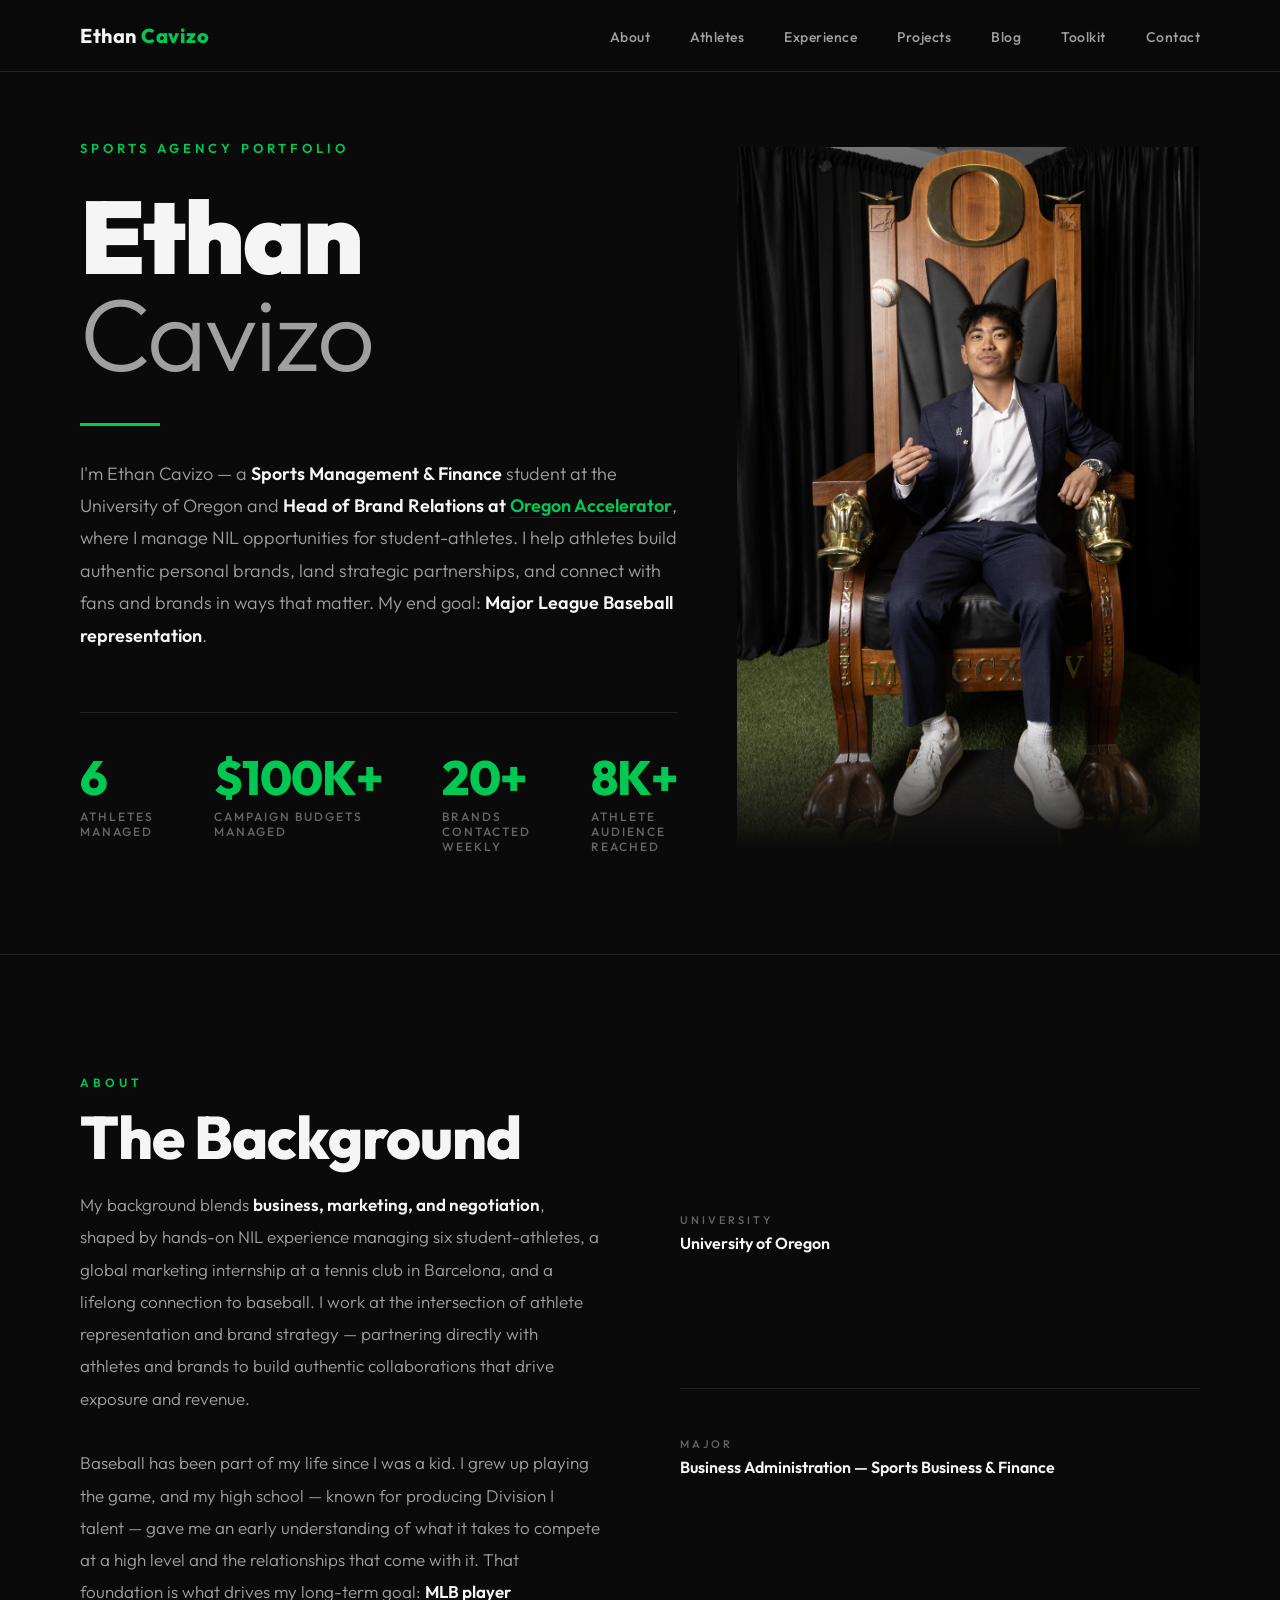
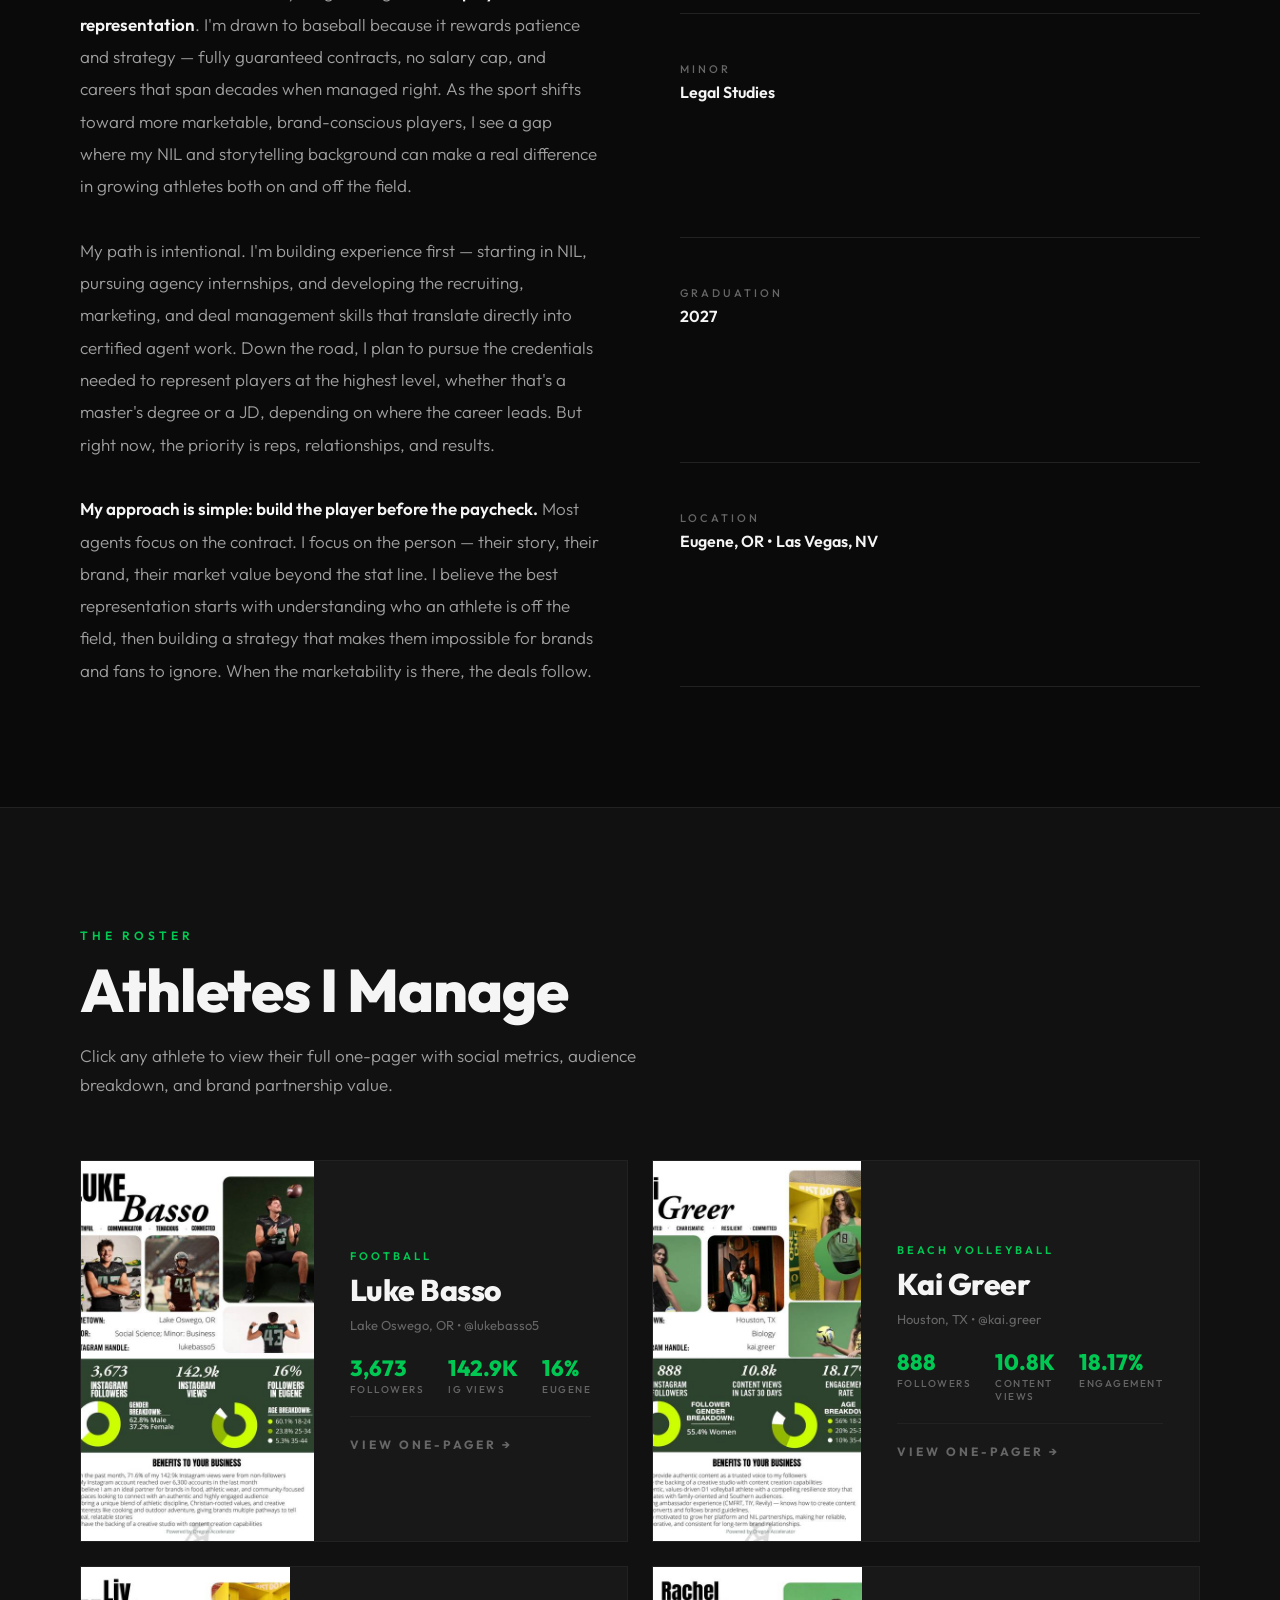
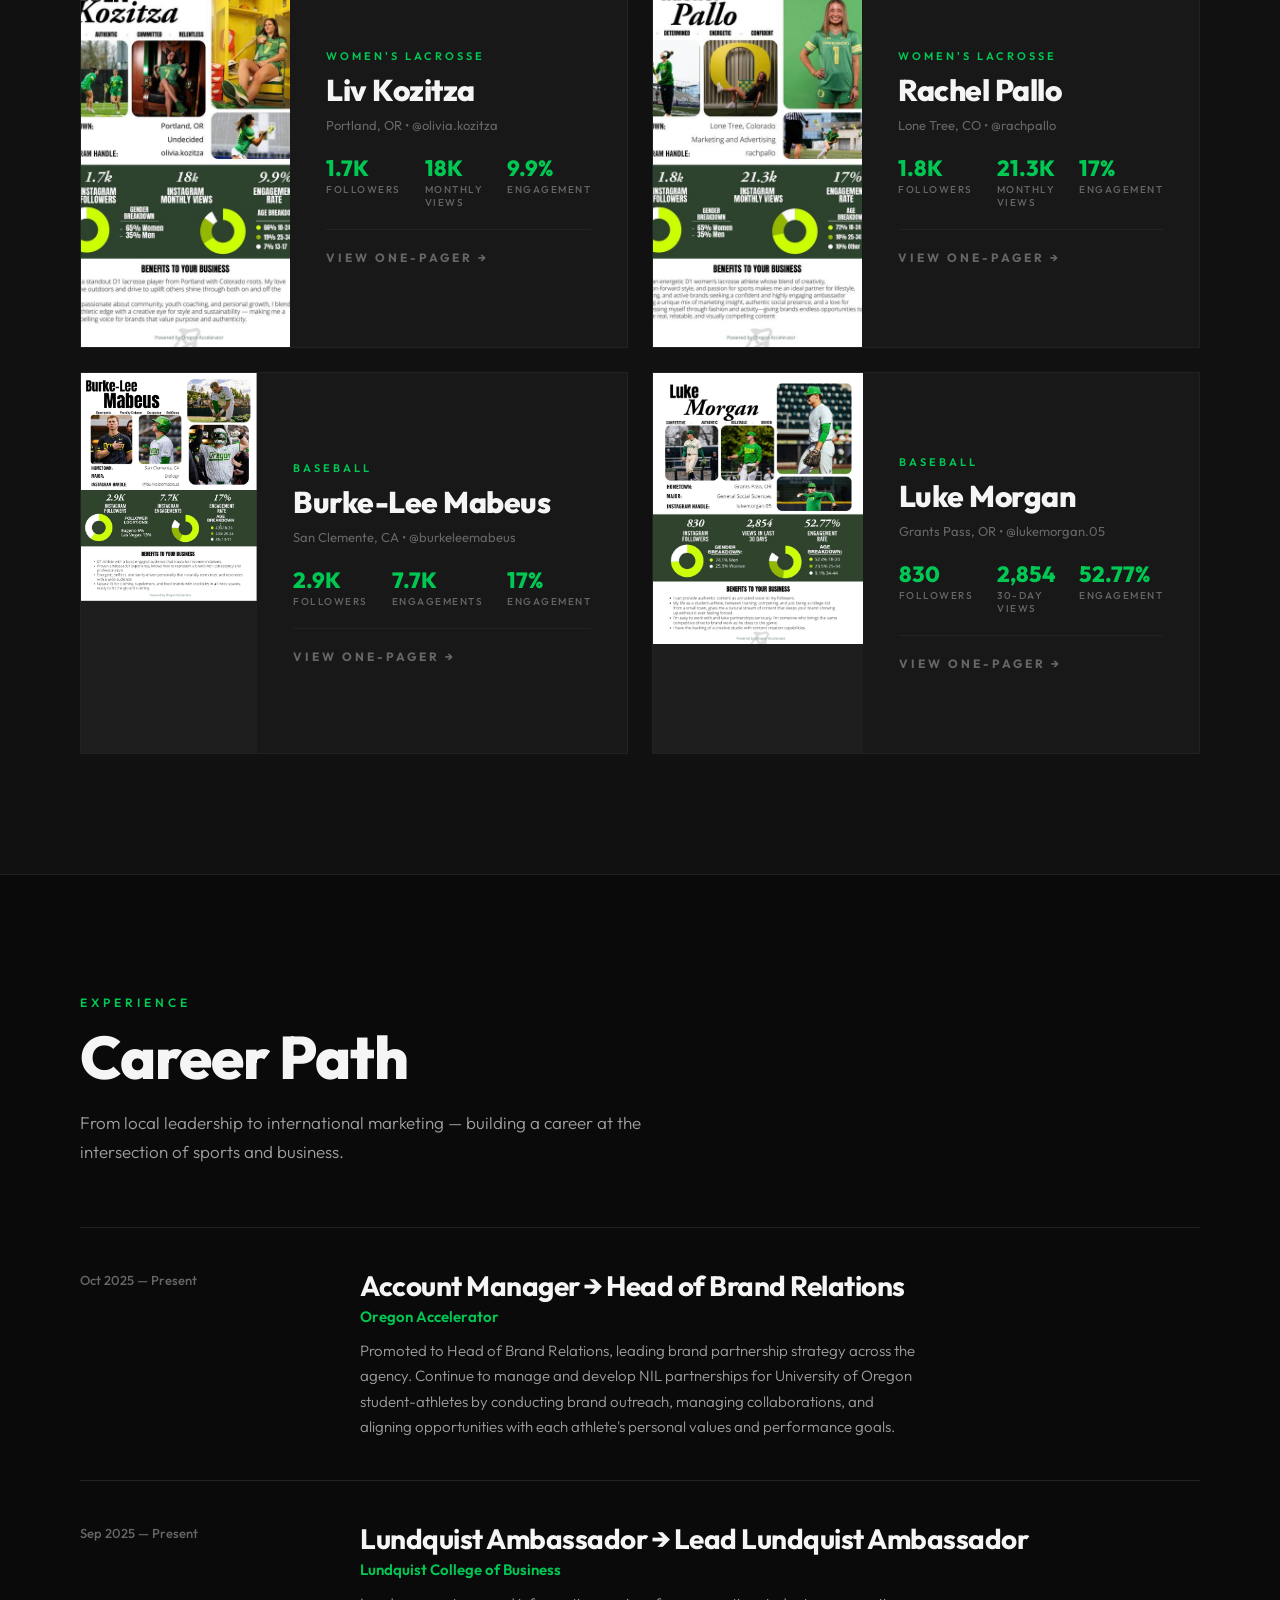
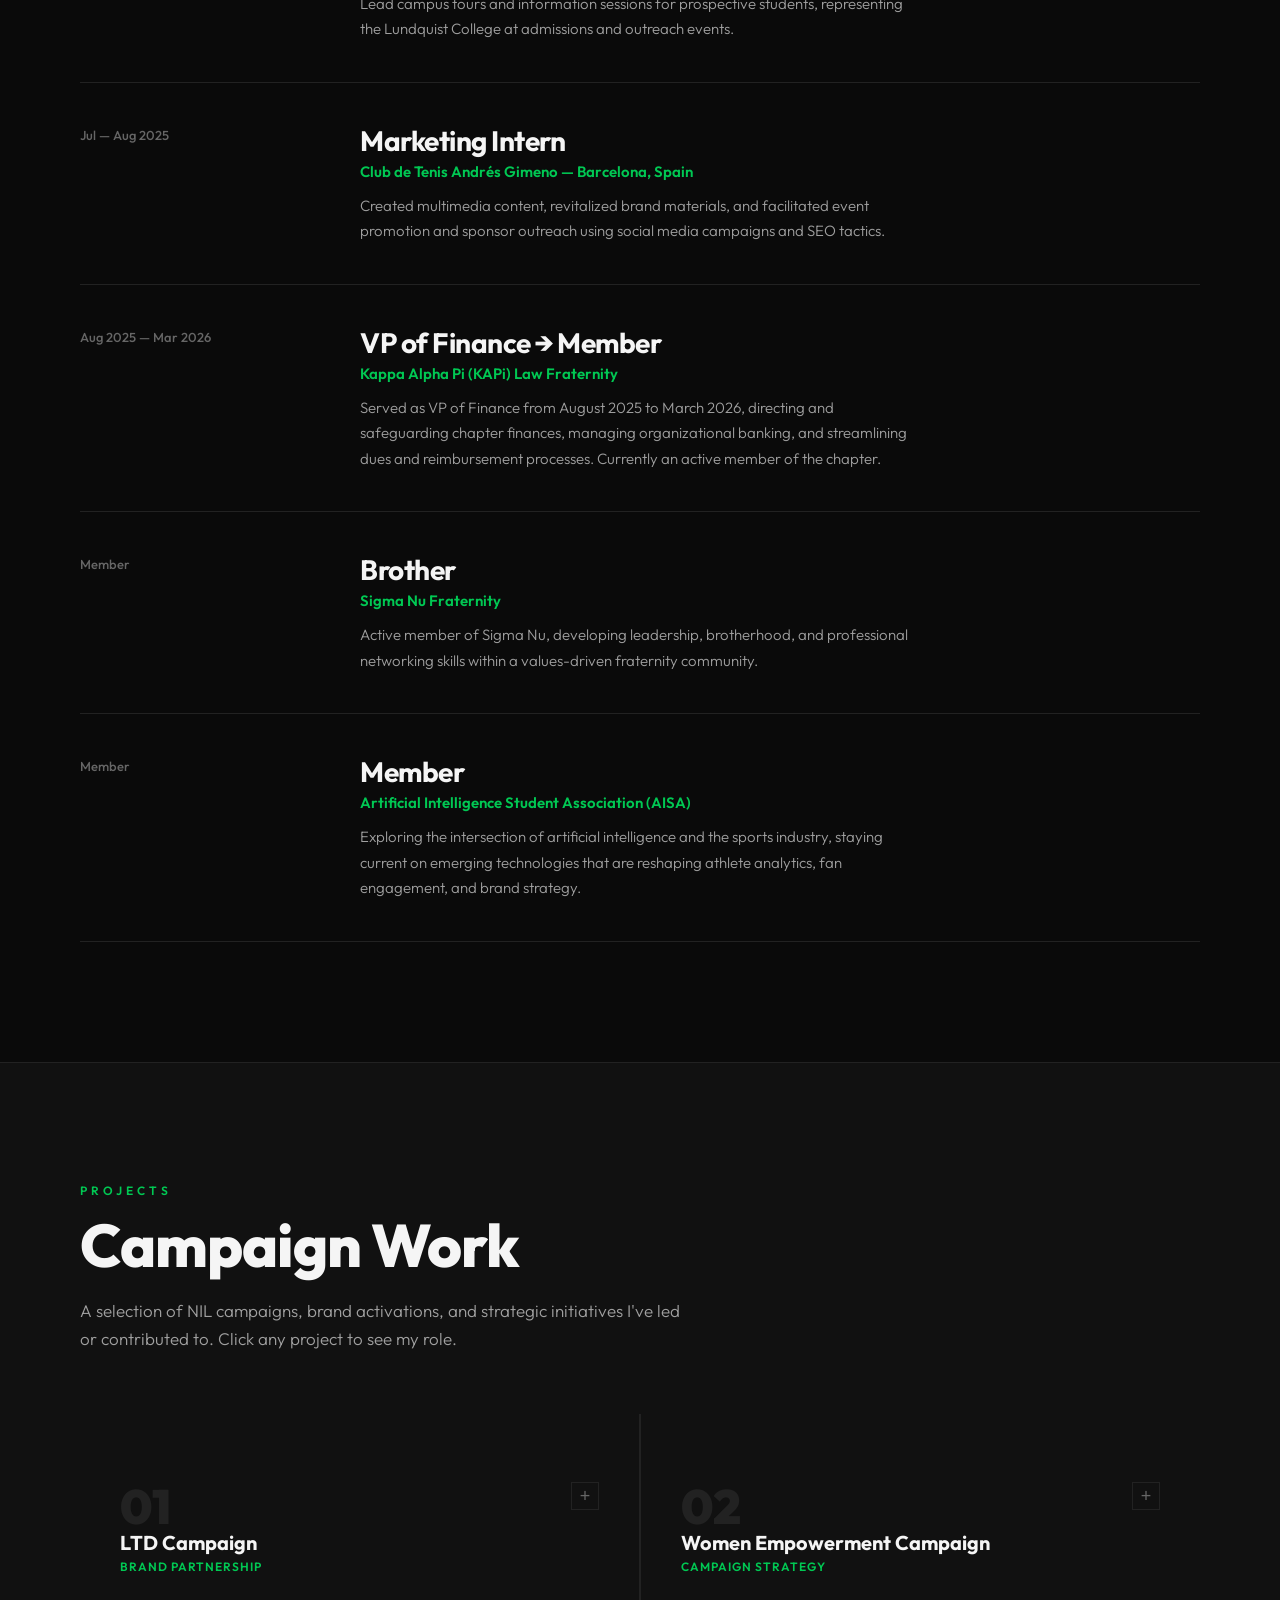
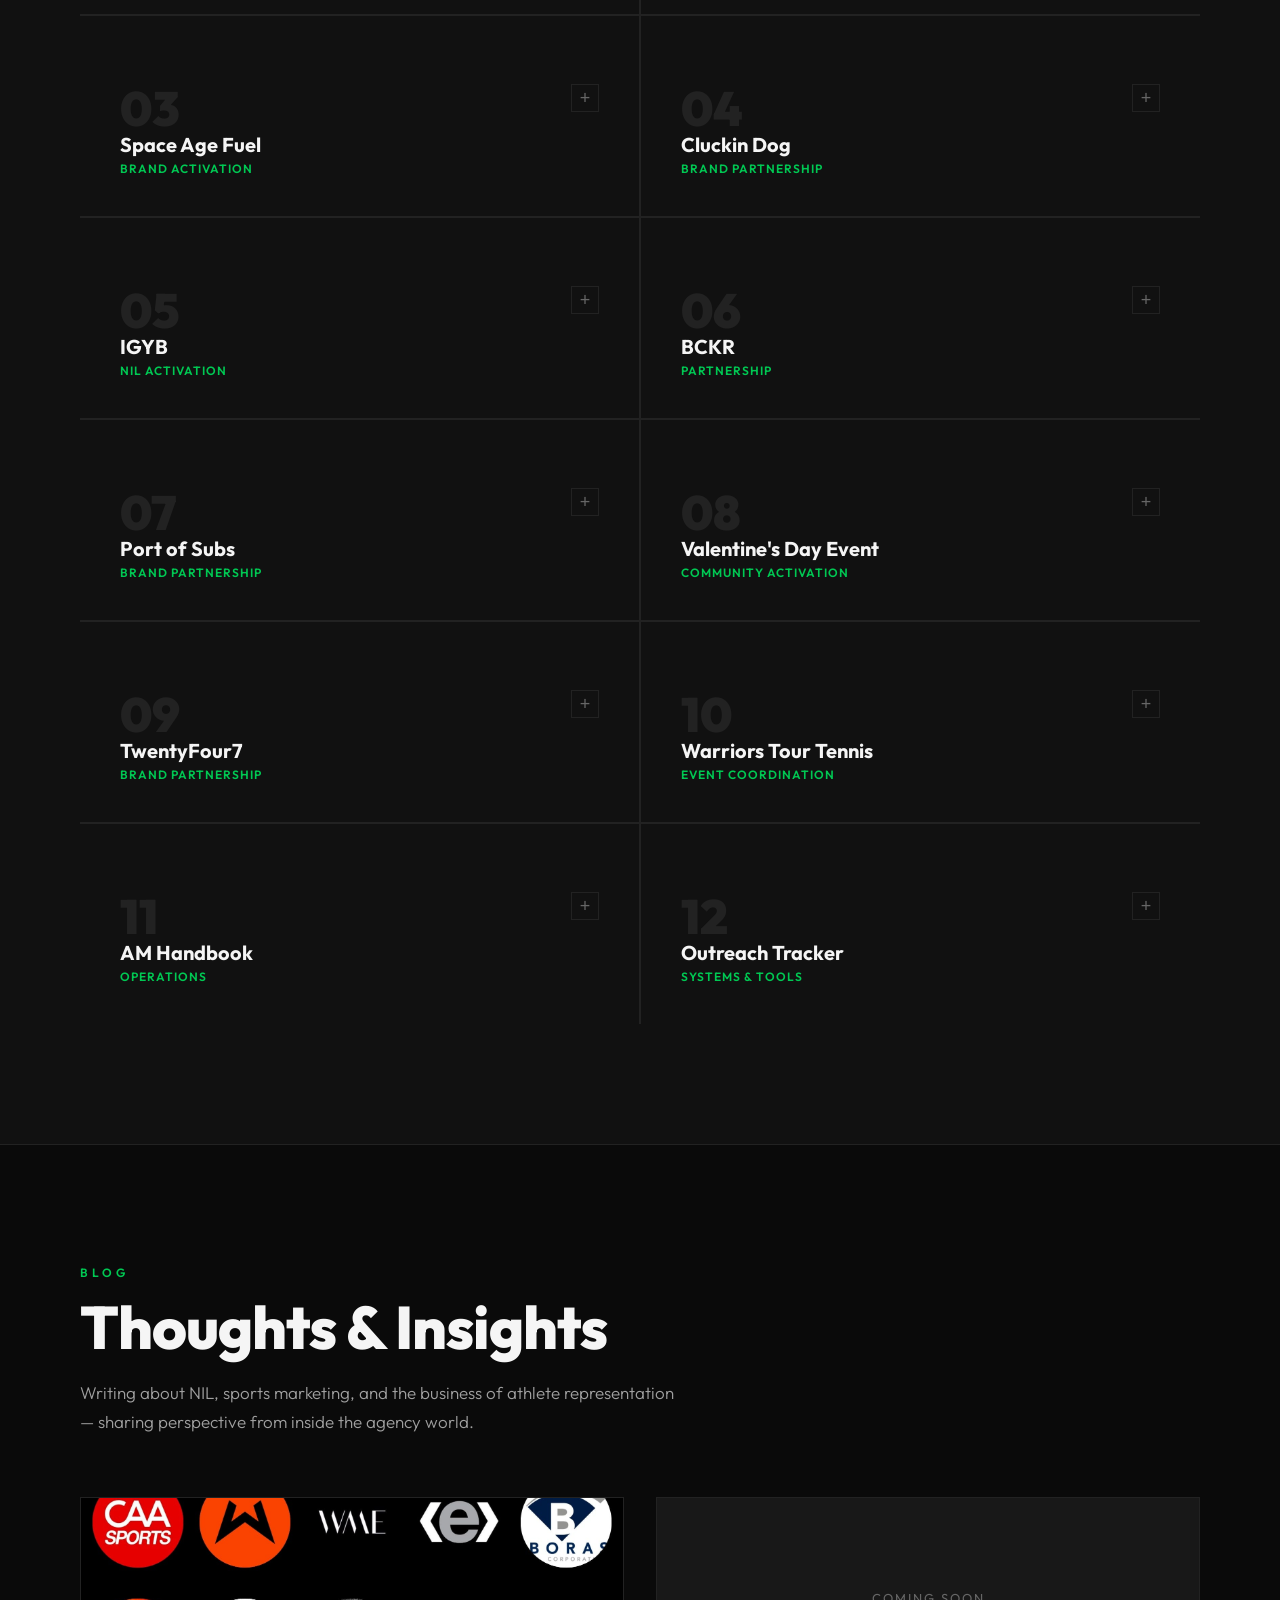
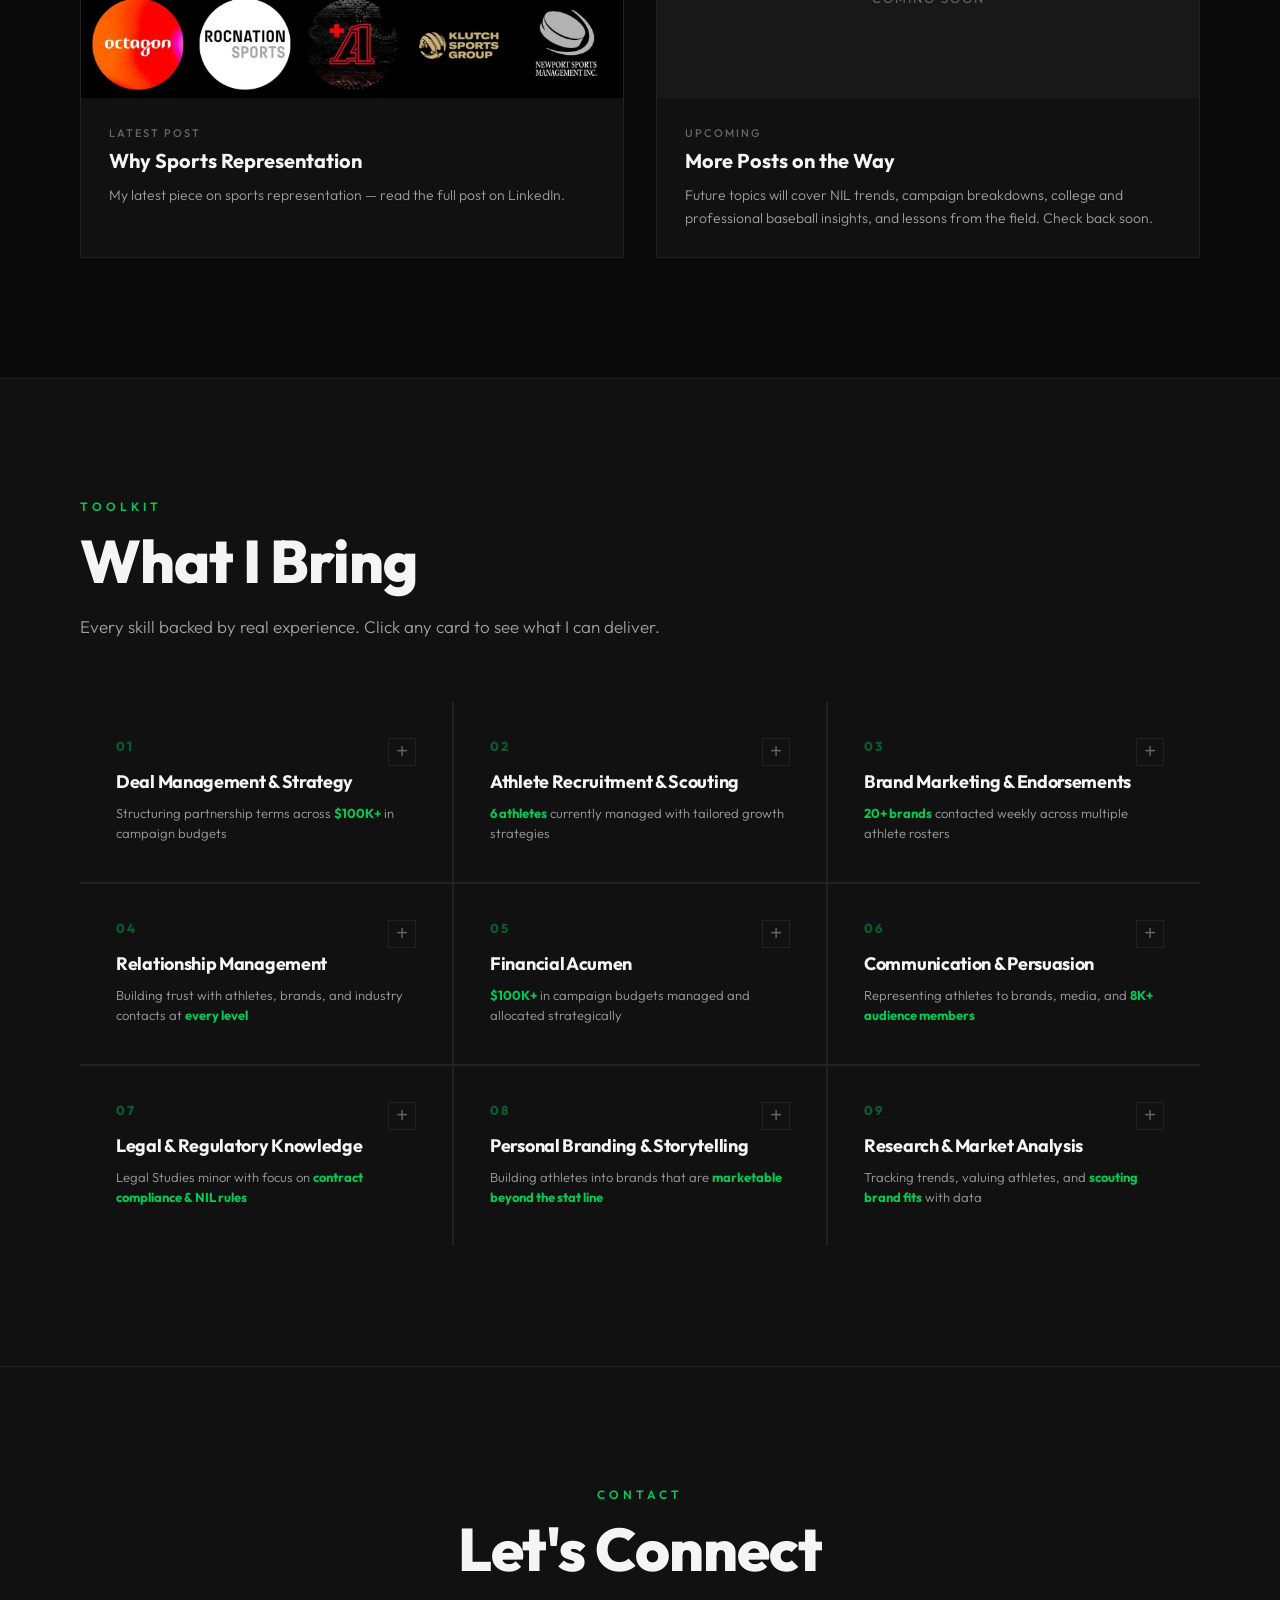
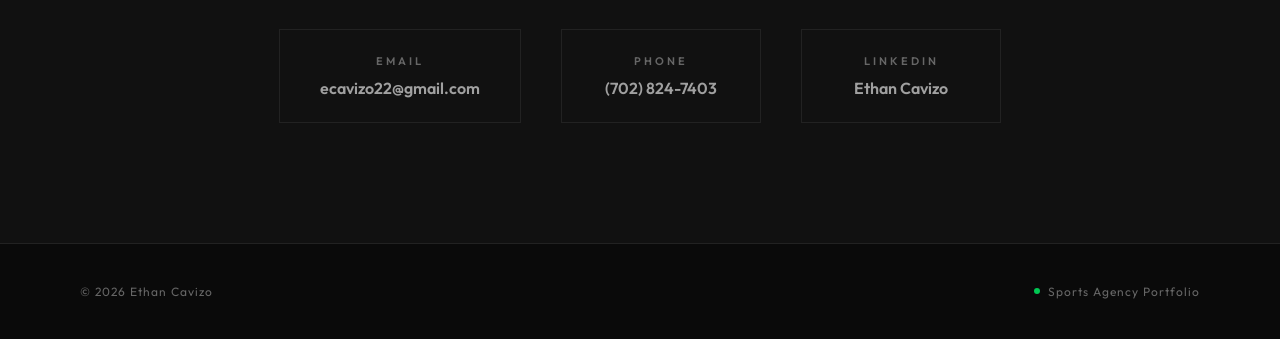
==== commit 118e74ca: "Update index.html" ====
--- a/index.html
+++ b/index.html
@@ -1 +1 @@
-<!DOCTYPE html><html lang="en"><head><meta charset="UTF-8"><meta name="viewport" content="width=device-width, initial-scale=1.0"><title>Ethan Cavizo — Sports Agency Portfolio</title><link href="https://fonts.googleapis.com/css2?family=Outfit:wght@300;400;500;600;700;800;900&family=Crimson+Pro:ital,wght@0,400;0,600;1,400&display=swap" rel="stylesheet"><style> :root { --bg: #0a0a0a; --surface: #111111; --surface-2: #181818; --surface-3: #1e1e1e; --accent: #00C853; --accent-soft: rgba(0, 200, 83, 0.08); --accent-border: rgba(0, 200, 83, 0.2); --text: #f5f5f5; --text-secondary: #a0a0a0; --text-dim: #666; --border: #222; } * { margin: 0; padding: 0; box-sizing: border-box; } html { scroll-behavior: smooth; } body { background: var(--bg); color: var(--text); font-family: 'Outfit', sans-serif; overflow-x: hidden; -webkit-font-smoothing: antialiased; } /* NAV */ nav { position: fixed; top: 0; width: 100%; padding: 0 80px; height: 72px; display: flex; justify-content: space-between; align-items: center; z-index: 100; background: rgba(10,10,10,0.85); backdrop-filter: blur(24px); border-bottom: 1px solid var(--border); } .logo { font-size: 20px; font-weight: 700; letter-spacing: 0.5px; } .logo span { color: var(--accent); font-weight: 800; } .nav-links { display: flex; gap: 40px; list-style: none; } .nav-links a { color: var(--text-secondary); text-decoration: none; font-size: 14px; font-weight: 500; letter-spacing: 0.5px; transition: color 0.3s; position: relative; } .nav-links a:hover { color: var(--text); } .nav-links a::after { content: ''; position: absolute; bottom: -4px; left: 0; width: 0; height: 2px; background: var(--accent); transition: width 0.3s; } .nav-links a:hover::after { width: 100%; } /* HERO */ .hero { min-height: 100vh; display: grid; grid-template-columns: 1fr 1fr; align-items: center; padding: 140px 80px 100px; gap: 60px; } .hero-text { display: flex; flex-direction: column; justify-content: center; } .hero-image { width: 100%; height: 80vh; max-height: 700px; overflow: hidden; position: relative; } .hero-image img { width: 100%; height: 100%; object-fit: cover; object-position: center top; filter: grayscale(15%); } .hero-image::after { content: ''; position: absolute; bottom: 0; left: 0; right: 0; height: 120px; background: linear-gradient(to top, var(--bg), transparent); } .hero-eyebrow { font-size: 13px; letter-spacing: 4px; text-transform: uppercase; color: var(--accent); font-weight: 600; margin-bottom: 32px; } .hero h1 { font-size: clamp(56px, 8vw, 110px); font-weight: 900; line-height: 0.95; letter-spacing: -2px; margin-bottom: 40px; } .hero h1 .thin { font-weight: 300; color: var(--text-secondary); } .hero-divider { width: 80px; height: 3px; background: var(--accent); margin-bottom: 32px; } .hero-bio { font-size: 18px; line-height: 1.8; color: var(--text-secondary); max-width: 640px; font-weight: 300; } .hero-bio strong { color: var(--text); font-weight: 600; } .hero-stats { display: flex; gap: 60px; margin-top: 60px; padding-top: 40px; border-top: 1px solid var(--border); } .hero-stat-num { font-size: 48px; font-weight: 800; color: var(--accent); line-height: 1; letter-spacing: -1px; } .hero-stat-label { font-size: 12px; letter-spacing: 2px; text-transform: uppercase; color: var(--text-dim); margin-top: 8px; font-weight: 500; } /* SECTIONS */ .section { padding: 120px 80px; border-top: 1px solid var(--border); } .section-label { font-size: 12px; letter-spacing: 4px; text-transform: uppercase; color: var(--accent); font-weight: 600; margin-bottom: 16px; } .section-heading { font-size: clamp(36px, 5vw, 60px); font-weight: 800; letter-spacing: -1px; line-height: 1.05; margin-bottom: 20px; } .section-desc { font-size: 17px; line-height: 1.7; color: var(--text-secondary); max-width: 600px; font-weight: 300; margin-bottom: 60px; } /* ABOUT */ .about-content { display: grid; grid-template-columns: 1fr 1fr; gap: 80px; } .about-text { font-size: 17px; line-height: 1.9; color: var(--text-secondary); font-weight: 300; } .about-text strong { color: var(--text); font-weight: 600; } .about-details { display: grid; gap: 24px; } .about-detail { padding: 24px 0; border-bottom: 1px solid var(--border); } .about-detail-label { font-size: 11px; letter-spacing: 3px; text-transform: uppercase; color: var(--text-dim); margin-bottom: 6px; font-weight: 500; } .about-detail-value { font-size: 16px; font-weight: 600; } /* SKILLS TOOLKIT */ .skills-grid { display: grid; grid-template-columns: repeat(3, 1fr); gap: 2px; background: var(--border); } .skill-card { background: var(--surface); padding: 36px; display: flex; flex-direction: column; justify-content: space-between; min-height: 180px; transition: all 0.4s; cursor: pointer; position: relative; overflow: hidden; } .skill-card:hover { background: var(--surface-2); } .skill-card::before { content: ''; position: absolute; top: 0; left: 0; width: 3px; height: 0; background: var(--accent); transition: height 0.4s; } .skill-card:hover::before, .skill-card.active::before { height: 100%; } .skill-card.active { background: var(--surface-2); } .skill-top { display: flex; justify-content: space-between; align-items: flex-start; } .skill-number { font-size: 13px; margin-bottom: 16px; opacity: 0.4; transition: opacity 0.3s; font-weight: 800; letter-spacing: 2px; color: var(--accent); font-style: normal; } .skill-card:hover .skill-number, .skill-card.active .skill-number { opacity: 1; } .skill-toggle { font-size: 20px; color: var(--text-dim); transition: all 0.3s; width: 28px; height: 28px; display: flex; align-items: center; justify-content: center; border: 1px solid var(--border); background: none; } .skill-card:hover .skill-toggle, .skill-card.active .skill-toggle { color: var(--accent); border-color: var(--accent-border); } .skill-card.active .skill-toggle { transform: rotate(45deg); } .skill-name { font-size: 18px; font-weight: 700; letter-spacing: -0.3px; margin-bottom: 8px; } .skill-proof { font-size: 13px; line-height: 1.6; color: var(--text-secondary); font-weight: 300; } .skill-proof strong { color: var(--accent); font-weight: 700; } .skill-detail { max-height: 0; overflow: hidden; transition: max-height 0.4s ease, margin 0.4s ease, opacity 0.3s ease; opacity: 0; margin-top: 0; } .skill-card.active .skill-detail { max-height: 300px; opacity: 1; margin-top: 20px; } .skill-detail-inner { padding-top: 20px; border-top: 1px solid var(--border); font-size: 14px; line-height: 1.8; color: var(--text-secondary); font-weight: 300; } .skill-detail-inner strong { color: var(--text); font-weight: 600; } /* ATHLETES */ .athletes-section { background: var(--surface); } .athletes-grid-new { display: grid; grid-template-columns: repeat(2, 1fr); gap: 24px; } .athlete-card-new { background: var(--surface-2); border: 1px solid var(--border); display: grid; grid-template-columns: 1fr 1fr; overflow: hidden; text-decoration: none; color: var(--text); transition: all 0.4s; cursor: pointer; } .athlete-card-new:hover { border-color: var(--accent-border); transform: translateY(-4px); box-shadow: 0 20px 60px rgba(0,0,0,0.4); } .athlete-card-img { overflow: hidden; position: relative; background: var(--surface-3); } .athlete-card-img img { width: 100%; height: 100%; object-fit: cover; object-position: top center; transition: transform 0.4s; } .athlete-card-new:hover .athlete-card-img img { transform: scale(1.03); } .athlete-card-info { padding: 36px; display: flex; flex-direction: column; justify-content: center; } .athlete-card-sport { font-size: 11px; letter-spacing: 3px; text-transform: uppercase; color: var(--accent); font-weight: 600; margin-bottom: 8px; } .athlete-card-info h3 { font-size: 30px; font-weight: 800; letter-spacing: -0.5px; margin-bottom: 8px; } .athlete-card-meta { font-size: 13px; color: var(--text-dim); margin-bottom: 24px; } .athlete-card-stats { display: flex; gap: 24px; padding-bottom: 20px; border-bottom: 1px solid var(--border); margin-bottom: 20px; } .acs-num { display: block; font-size: 22px; font-weight: 800; color: var(--accent); line-height: 1; } .acs-label { display: block; font-size: 10px; letter-spacing: 1.5px; text-transform: uppercase; color: var(--text-dim); margin-top: 4px; font-weight: 500; } .athlete-card-cta { font-size: 12px; letter-spacing: 3px; text-transform: uppercase; font-weight: 700; color: var(--text-dim); transition: all 0.3s; } .athlete-card-new:hover .athlete-card-cta { color: var(--accent); } /* EXPERIENCE */ .exp-list { display: flex; flex-direction: column; } .exp-item { display: grid; grid-template-columns: 220px 1fr; gap: 60px; padding: 40px 0; border-bottom: 1px solid var(--border); transition: all 0.3s; } .exp-item:first-child { border-top: 1px solid var(--border); } .exp-item:hover { padding-left: 20px; } .exp-date { font-size: 13px; color: var(--text-dim); font-weight: 500; padding-top: 4px; } .exp-title { font-size: 28px; font-weight: 700; letter-spacing: -0.5px; margin-bottom: 4px; } .exp-org { font-size: 15px; color: var(--accent); font-weight: 600; margin-bottom: 12px; } .exp-desc { font-size: 15px; line-height: 1.7; color: var(--text-secondary); font-weight: 300; max-width: 560px; } /* PROJECTS */ .projects-grid { display: grid; grid-template-columns: repeat(2, 1fr); gap: 2px; background: var(--border); } .project-card { background: var(--surface); padding: 40px; min-height: 200px; display: flex; flex-direction: column; justify-content: flex-end; transition: all 0.4s; cursor: pointer; position: relative; overflow: hidden; } .project-card:hover { background: var(--surface-2); } .project-card::before { content: ''; position: absolute; bottom: 0; left: 0; width: 0; height: 3px; background: var(--accent); transition: width 0.4s; } .project-card:hover::before, .project-card.active::before { width: 100%; } .project-card.active { background: var(--surface-2); } .project-top { display: flex; justify-content: space-between; align-items: flex-start; } .project-number { font-size: 48px; font-weight: 900; color: var(--border); line-height: 1; transition: color 0.3s; } .project-card:hover .project-number, .project-card.active .project-number { color: var(--accent-border); } .project-toggle { font-size: 18px; color: var(--text-dim); transition: all 0.3s; width: 28px; height: 28px; display: flex; align-items: center; justify-content: center; border: 1px solid var(--border); background: none; cursor: pointer; flex-shrink: 0; } .project-card:hover .project-toggle, .project-card.active .project-toggle { color: var(--accent); border-color: var(--accent-border); } .project-card.active .project-toggle { transform: rotate(45deg); } .project-title { font-size: 20px; font-weight: 700; margin-bottom: 4px; } .project-subtitle { font-size: 12px; color: var(--accent); letter-spacing: 1px; text-transform: uppercase; font-weight: 600; } .project-budget { display: inline-block; margin-top: 8px; font-size: 11px; letter-spacing: 1px; color: var(--accent); font-weight: 700; padding: 4px 10px; border: 1px solid var(--accent-border); background: var(--accent-soft); } .project-detail { max-height: 0; overflow: hidden; transition: max-height 0.4s ease, margin 0.4s ease, opacity 0.3s ease; opacity: 0; margin-top: 0; } .project-card.active .project-detail { max-height: 400px; opacity: 1; margin-top: 24px; } .project-detail-inner { padding-top: 20px; border-top: 1px solid var(--border); font-size: 14px; line-height: 1.8; color: var(--text-secondary); font-weight: 300; } .project-detail-inner strong { color: var(--text); font-weight: 600; } .project-link { display: inline-block; margin-top: 14px; font-size: 12px; letter-spacing: 2px; text-transform: uppercase; font-weight: 700; color: var(--accent); text-decoration: none; border-bottom: 1px solid var(--accent-border); padding-bottom: 2px; transition: border-color 0.3s; } .project-link:hover { border-color: var(--accent); } /* BLOG */ .blog-grid { display: grid; grid-template-columns: repeat(2, 1fr); gap: 32px; } .blog-card { background: var(--surface); border: 1px solid var(--border); overflow: hidden; transition: all 0.3s; } .blog-card:hover { border-color: var(--accent-border); transform: translateY(-4px); } .blog-thumb { height: 200px; background: var(--surface-2); display: flex; align-items: center; justify-content: center; color: var(--text-dim); font-size: 13px; letter-spacing: 2px; text-transform: uppercase; } .blog-info { padding: 28px; } .blog-date { font-size: 11px; letter-spacing: 2px; text-transform: uppercase; color: var(--text-dim); margin-bottom: 8px; font-weight: 500; } .blog-title { font-size: 20px; font-weight: 700; line-height: 1.3; margin-bottom: 10px; } .blog-excerpt { font-size: 14px; line-height: 1.6; color: var(--text-secondary); font-weight: 300; } /* CONTACT */ .contact-section { background: var(--surface); text-align: center; padding: 120px 80px; border-top: 1px solid var(--border); } .contact-links { display: flex; justify-content: center; gap: 40px; margin-top: 48px; } .contact-link { display: flex; flex-direction: column; align-items: center; gap: 10px; text-decoration: none; color: var(--text-secondary); transition: all 0.3s; padding: 24px 40px; border: 1px solid var(--border); min-width: 200px; } .contact-link:hover { color: var(--accent); border-color: var(--accent-border); background: var(--accent-soft); } .contact-link-label { font-size: 11px; letter-spacing: 3px; text-transform: uppercase; font-weight: 600; color: var(--text-dim); } .contact-link-value { font-size: 16px; font-weight: 600; } /* FOOTER */ footer { padding: 40px 80px; border-top: 1px solid var(--border); display: flex; justify-content: space-between; align-items: center; font-size: 12px; color: var(--text-dim); letter-spacing: 1px; } .footer-powered { display: flex; align-items: center; gap: 8px; } .footer-powered .dot { width: 6px; height: 6px; background: var(--accent); border-radius: 50%; } </style></head><body><nav><div class="logo">Ethan <span>Cavizo</span></div><ul class="nav-links"><li><a href="#about">About</a></li><li><a href="#athletes">Athletes</a></li><li><a href="#experience">Experience</a></li><li><a href="#projects">Projects</a></li><li><a href="#blog">Blog</a></li><li><a href="#skills">Toolkit</a></li><li><a href="#contact">Contact</a></li></ul></nav><section class="hero"><div class="hero-text"><div class="hero-eyebrow">Sports Agency Portfolio</div><h1>Ethan<br><span class="thin">Cavizo</span></h1><div class="hero-divider"></div><p class="hero-bio"> I'm Ethan Cavizo — a <strong>Sports Management & Finance</strong> student at the University of Oregon and <strong>Head of Brand Relations at <a href="https://www.oregonaccelerator.com/" target="_blank" style="color: var(--accent); text-decoration: none; border-bottom: 1px solid var(--accent-border); transition: border-color 0.3s;">Oregon Accelerator</a></strong>, where I manage NIL opportunities for student-athletes. I help athletes build authentic personal brands, land strategic partnerships, and connect with fans and brands in ways that matter. My end goal: <strong>Major League Baseball representation</strong>. </p><div class="hero-stats"><div><div class="hero-stat-num">6</div><div class="hero-stat-label">Athletes Managed</div></div><div><div class="hero-stat-num">$100K+</div><div class="hero-stat-label">Campaign Budgets Managed</div></div><div><div class="hero-stat-num">10+</div><div class="hero-stat-label">NIL Deals Executed</div></div><div><div class="hero-stat-num">12K+</div><div class="hero-stat-label">Athlete Audience Reached</div></div></div></div><div class="hero-image"><img src="assets/img1.jpg" alt="Ethan Cavizo"></div></section><section class="section" id="about"><div class="section-label">About</div><div class="section-heading">The Background</div><div class="about-content"><div class="about-text"> My background blends <strong>business, marketing, and negotiation</strong>, shaped by hands-on NIL experience managing six student-athletes, a global marketing internship at a tennis club in Barcelona, and a lifelong connection to baseball. I work at the intersection of athlete representation and brand strategy — partnering directly with athletes and brands to build authentic collaborations that drive exposure and revenue. <br><br> Baseball has been part of my life since I was a kid. I grew up playing the game, and my high school — known for producing Division I talent — gave me an early understanding of what it takes to compete at a high level and the relationships that come with it. That foundation is what drives my long-term goal: <strong>MLB player representation</strong>. I'm drawn to baseball because it rewards patience and strategy — fully guaranteed contracts, no salary cap, and careers that span decades when managed right. As the sport shifts toward more marketable, brand-conscious players, I see a gap where my NIL and storytelling background can make a real difference in growing athletes both on and off the field. <br><br> My path is intentional. I'm building experience first — starting in NIL, pursuing agency internships, and developing the recruiting, marketing, and deal management skills that translate directly into certified agent work. Down the road, I plan to pursue the credentials needed to represent players at the highest level, whether that's a master's degree or a JD, depending on where the career leads. But right now, the priority is reps, relationships, and results. <br><br><strong>My approach is simple: build the player before the paycheck.</strong> Most agents focus on the contract. I focus on the person — their story, their brand, their market value beyond the stat line. I believe the best representation starts with understanding who an athlete is off the field, then building a strategy that makes them impossible for brands and fans to ignore. When the marketability is there, the deals follow. </div><div class="about-details"><div class="about-detail"><div class="about-detail-label">University</div><div class="about-detail-value">University of Oregon</div></div><div class="about-detail"><div class="about-detail-label">Major</div><div class="about-detail-value">Business Administration — Sports Business & Finance</div></div><div class="about-detail"><div class="about-detail-label">Minor</div><div class="about-detail-value">Legal Studies</div></div><div class="about-detail"><div class="about-detail-label">Graduation</div><div class="about-detail-value">2027</div></div><div class="about-detail"><div class="about-detail-label">Location</div><div class="about-detail-value">Eugene, OR &bull; Las Vegas, NV</div></div></div></div></section><section class="section athletes-section" id="athletes"><div class="section-label">The Roster</div><div class="section-heading">Athletes I Manage</div><div class="section-desc">Click any athlete to view their full one-pager with social metrics, audience breakdown, and brand partnership value.</div><div class="athletes-grid-new"><a class="athlete-card-new" href="assets/athlete1.pdf" target="_blank"><div class="athlete-card-img"><img src="assets/img2.jpg" alt="Luke Basso One-Pager"></div><div class="athlete-card-info"><div class="athlete-card-sport">Football</div><h3>Luke Basso</h3><div class="athlete-card-meta">Lake Oswego, OR &bull; @lukebasso5</div><div class="athlete-card-stats"><div><span class="acs-num">3,673</span><span class="acs-label">Followers</span></div><div><span class="acs-num">142.9K</span><span class="acs-label">IG Views</span></div><div><span class="acs-num">16%</span><span class="acs-label">Eugene</span></div></div><div class="athlete-card-cta">View One-Pager →</div></div></a><a class="athlete-card-new" href="assets/athlete4.pdf" target="_blank"><div class="athlete-card-img"><img src="assets/img5.jpg" alt="Kai Greer One-Pager"></div><div class="athlete-card-info"><div class="athlete-card-sport">Beach Volleyball</div><h3>Kai Greer</h3><div class="athlete-card-meta">Houston, TX &bull; @kai.greer</div><div class="athlete-card-stats"><div><span class="acs-num">888</span><span class="acs-label">Followers</span></div><div><span class="acs-num">10.8K</span><span class="acs-label">Content Views</span></div><div><span class="acs-num">18.17%</span><span class="acs-label">Engagement</span></div></div><div class="athlete-card-cta">View One-Pager →</div></div></a><a class="athlete-card-new" href="assets/athlete3.pdf" target="_blank"><div class="athlete-card-img"><img src="assets/img4.jpg" alt="Liv Kozitza One-Pager"></div><div class="athlete-card-info"><div class="athlete-card-sport">Women's Lacrosse</div><h3>Liv Kozitza</h3><div class="athlete-card-meta">Portland, OR &bull; @olivia.kozitza</div><div class="athlete-card-stats"><div><span class="acs-num">1.7K</span><span class="acs-label">Followers</span></div><div><span class="acs-num">18K</span><span class="acs-label">Monthly Views</span></div><div><span class="acs-num">9.9%</span><span class="acs-label">Engagement</span></div></div><div class="athlete-card-cta">View One-Pager →</div></div></a><a class="athlete-card-new" href="assets/athlete2.pdf" target="_blank"><div class="athlete-card-img"><img src="assets/img3.jpg" alt="Rachel Pallo One-Pager"></div><div class="athlete-card-info"><div class="athlete-card-sport">Women's Lacrosse</div><h3>Rachel Pallo</h3><div class="athlete-card-meta">Lone Tree, CO &bull; @rachpallo</div><div class="athlete-card-stats"><div><span class="acs-num">1.8K</span><span class="acs-label">Followers</span></div><div><span class="acs-num">21.3K</span><span class="acs-label">Monthly Views</span></div><div><span class="acs-num">17%</span><span class="acs-label">Engagement</span></div></div><div class="athlete-card-cta">View One-Pager →</div></div></a><a class="athlete-card-new" href="assets/athlete5.pdf" target="_blank"><div class="athlete-card-img"><img src="assets/img6.jpg" alt="Burke-Lee Mabeus One-Pager"></div><div class="athlete-card-info"><div class="athlete-card-sport">Baseball</div><h3>Burke-Lee Mabeus</h3><div class="athlete-card-meta">San Clemente, CA &bull; @burkeleemabeus</div><div class="athlete-card-stats"><div><span class="acs-num">2.9K</span><span class="acs-label">Followers</span></div><div><span class="acs-num">7.7K</span><span class="acs-label">Engagements</span></div><div><span class="acs-num">17%</span><span class="acs-label">Engagement</span></div></div><div class="athlete-card-cta">View One-Pager →</div></div></a><a class="athlete-card-new" href="assets/athlete6.pdf" target="_blank"><div class="athlete-card-img"><img src="assets/img7.jpg" alt="Luke Morgan One-Pager"></div><div class="athlete-card-info"><div class="athlete-card-sport">Baseball</div><h3>Luke Morgan</h3><div class="athlete-card-meta">Grants Pass, OR &bull; @lukemorgan.05</div><div class="athlete-card-stats"><div><span class="acs-num">830</span><span class="acs-label">Followers</span></div><div><span class="acs-num">2,854</span><span class="acs-label">30-Day Views</span></div><div><span class="acs-num">52.77%</span><span class="acs-label">Engagement</span></div></div><div class="athlete-card-cta">View One-Pager →</div></div></a></div></section><section class="section" id="experience"><div class="section-label">Experience</div><div class="section-heading">Career Path</div><div class="section-desc">From local leadership to international marketing — building a career at the intersection of sports and business.</div><div class="exp-list"><div class="exp-item"><div class="exp-date">Oct 2025 — Present</div><div><div class="exp-title">Account Manager → Head of Brand Relations</div><div class="exp-org">Oregon Accelerator</div><div class="exp-desc">Promoted to Head of Brand Relations, leading brand partnership strategy across the agency. Continue to manage and develop NIL partnerships for University of Oregon student-athletes by conducting brand outreach, managing collaborations, and aligning opportunities with each athlete's personal values and performance goals.</div></div></div><div class="exp-item"><div class="exp-date">Sep 2025 — Present</div><div><div class="exp-title">Lundquist Ambassador → Lead Lundquist Ambassador</div><div class="exp-org">Lundquist College of Business</div><div class="exp-desc">Lead campus tours and information sessions for prospective students, representing the Lundquist College at admissions and outreach events.</div></div></div><div class="exp-item"><div class="exp-date">Jul — Aug 2025</div><div><div class="exp-title">Marketing Intern</div><div class="exp-org">Club de Tenis Andrés Gimeno — Barcelona, Spain</div><div class="exp-desc">Created multimedia content, revitalized brand materials, and facilitated event promotion and sponsor outreach using social media campaigns and SEO tactics.</div></div></div><div class="exp-item"><div class="exp-date">Aug 2025 — Mar 2026</div><div><div class="exp-title">VP of Finance → Member</div><div class="exp-org">Kappa Alpha Pi (KAPi) Law Fraternity</div><div class="exp-desc">Served as VP of Finance from August 2025 to March 2026, directing and safeguarding chapter finances, managing organizational banking, and streamlining dues and reimbursement processes. Currently an active member of the chapter.</div></div></div><div class="exp-item"><div class="exp-date">Member</div><div><div class="exp-title">Brother</div><div class="exp-org">Sigma Nu Fraternity</div><div class="exp-desc">Active member of Sigma Nu, developing leadership, brotherhood, and professional networking skills within a values-driven fraternity community.</div></div></div><div class="exp-item"><div class="exp-date">Member</div><div><div class="exp-title">Member</div><div class="exp-org">Artificial Intelligence Student Association (AISA)</div><div class="exp-desc">Exploring the intersection of artificial intelligence and the sports industry, staying current on emerging technologies that are reshaping athlete analytics, fan engagement, and brand strategy.</div></div></div></div></section><section class="section" id="projects" style="background: var(--surface);"><div class="section-label">Projects</div><div class="section-heading">Campaign Work</div><div class="section-desc">A selection of NIL campaigns, brand activations, and strategic initiatives I've led or contributed to. Click any project to see my role.</div><div class="projects-grid"><div class="project-card" onclick="toggleProject(this)"><div class="project-top"><div class="project-number">01</div><button class="project-toggle">+</button></div><div class="project-title">LTD Campaign</div><div class="project-subtitle">Brand Partnership</div><div class="project-detail"><div class="project-detail-inner"><strong>Led all coordination for LTD's (Lane Transit District) student awareness campaign</strong> — one of the <strong>larger campaigns I've managed</strong>, given the volume of deliverables tied to each of the four athletes involved. Partnered with Eugene's public transportation system to drive student ridership through athlete-led content, serving as the <strong>direct point of contact with the brand</strong> while keeping our internal team — AMs, creative, and athletes — fully aligned throughout. Contributed creative direction for the shoot, coordinated on-site logistics for all four athletes, managed posting schedules, and oversaw the <strong>paid compensation process</strong> for every athlete involved.<br><a href="https://www.instagram.com/p/DXK9k21j1c3/" target="_blank" class="project-link">View Morgan's Post →</a>&nbsp;&nbsp;<a href="https://www.instagram.com/reel/DXLM_fMkwyb/" target="_blank" class="project-link">View Niya's Reel →</a>&nbsp;&nbsp;<a href="https://www.instagram.com/p/DW3269CFBS3/" target="_blank" class="project-link">View Matt's Post →</a>&nbsp;&nbsp;<a href="https://www.instagram.com/reel/DXXlBU9kiEW/" target="_blank" class="project-link">View Mia's Reel →</a></div></div></div><div class="project-card" onclick="toggleProject(this)"><div class="project-top"><div class="project-number">02</div><button class="project-toggle">+</button></div><div class="project-title">Women Empowerment Campaign</div><div class="project-subtitle">Campaign Strategy</div><div class="project-detail"><div class="project-detail-inner"><strong>Led the entire campaign</strong> — a mini docuseries under the slogan <strong>"Built by the Journey"</strong>, highlighting women athletes at Oregon and featuring <strong>Aaliyah McCormick, Avery Jennings, and Izzy Sawyer</strong>. Made casting decisions, served as the main point of contact between athletes, the creative team, and PR. Expanded the campaign by adding a blog component, with <strong>Kai Greer and Liv Kozitza</strong> contributing written features. Personally directed each athlete on what to share and how to present their stories.<br><a href="https://www.instagram.com/reel/DVrZ8CiEk3j/" target="_blank" class="project-link">Aaliyah's Episode →</a>&nbsp;&nbsp;<a href="https://www.instagram.com/reel/DVtwba_AXZK/" target="_blank" class="project-link">Avery's Episode →</a>&nbsp;&nbsp;<a href="https://www.instagram.com/reel/DVw2w0nAWkr/" target="_blank" class="project-link">Izzy's Episode →</a>&nbsp;&nbsp;<a href="https://www.oregonaccelerator.com/blog-1/take-a-look-at-uo-female-athletes-stories-built-by-the-journey" target="_blank" class="project-link">Read the Blog →</a></div></div></div><div class="project-card" onclick="toggleProject(this)"><div class="project-top"><div class="project-number">03</div><button class="project-toggle">+</button></div><div class="project-title">Space Age Fuel</div><div class="project-subtitle">Brand Activation</div><div class="project-detail"><div class="project-detail-inner">Co-created and personally presented the campaign pitch for Space Age Fuel's partnership with <strong>DOAF and Oregon Accelerator</strong>. Proposed a giveaway activation where athletes promote Space Age Fuel in exchange for DOAF gear, alongside contributing to the snack draft concept. While the campaign ultimately stalled before launch, the project gave me hands-on experience <strong>managing a $100K+ budget alongside my team</strong> — allocating spend across discounted game-day gas pricing, giveaway prizing, athlete compensation tiers, and execution timelines. It sharpened my ability to scope large-scale activations and weigh ROI tradeoffs at a high level.</div></div></div><div class="project-card" onclick="toggleProject(this)"><div class="project-top"><div class="project-number">04</div><button class="project-toggle">+</button></div><div class="project-title">Cluckin Dog</div><div class="project-subtitle">Brand Partnership</div><div class="project-detail"><div class="project-detail-inner">Established the relationship with the brand owner and discussed activation goals. Successfully secured the partnership for my athlete <strong>Kai Greer</strong>. Directed the creative vision for the shoot, attended and organized on-site logistics, and coordinated with the <strong>PR team</strong> to finalize and publish the promotional post.<br><a href="https://www.instagram.com/p/DVPZmv2Enc0/" target="_blank" class="project-link">View Kai's Post →</a></div></div></div><div class="project-card" onclick="toggleProject(this)"><div class="project-top"><div class="project-number">05</div><button class="project-toggle">+</button></div><div class="project-title">IGYB</div><div class="project-subtitle">NIL Activation</div><div class="project-detail"><div class="project-detail-inner">Secured a spot for <strong>Kai</strong> in this activation by pitching her fit to the lead account manager. Managed all athlete communication around availability and scheduling. Connected her directly with the AM and the brand, and coordinated <strong>merchandise delivery</strong> for the shoot. <strong>Attended the shoot on-site</strong> to support logistics and make sure Kai was comfortable and dialed in throughout.<br><a href="https://www.instagram.com/reel/DVQqzXcD8Jq/" target="_blank" class="project-link">View Kai's Reel →</a></div></div></div><div class="project-card" onclick="toggleProject(this)"><div class="project-top"><div class="project-number">06</div><button class="project-toggle">+</button></div><div class="project-title">BCKR</div><div class="project-subtitle">Partnership</div><div class="project-detail"><div class="project-detail-inner">Secured this activation for <strong>Kai and Liv</strong>, coordinating with the lead AM and both athletes on timing, deliverables, and expectations. Managed logistics including free jacket merchandise and directed athletes through reel creation for the brand. <strong>Reviewed all athlete content before posting to ensure full compliance with contract deliverables and brand requirements.</strong><br><a href="https://www.instagram.com/reel/DSdTESyknXs/" target="_blank" class="project-link">View Kai's Reel →</a>&nbsp;&nbsp;<a href="https://www.instagram.com/reel/DSfrbcWD8ys/" target="_blank" class="project-link">View Liv's Reel →</a></div></div></div><div class="project-card" onclick="toggleProject(this)"><div class="project-top"><div class="project-number">07</div><button class="project-toggle">+</button></div><div class="project-title">Valentine's Day Event</div><div class="project-subtitle">Community Activation</div><div class="project-detail"><div class="project-detail-inner">Co-led the Valentine's Day activation alongside another Account Manager — a community event where athletes created handmade cards for elderly community members. Set up the activation space, coordinated athlete participation, and helped capture content for social media promotion. <strong>Followed through after the event to ensure every card was actually delivered to recipients</strong>, closing the loop on the activation from start to finish.<br><a href="https://www.instagram.com/reel/DUwmzMNDwEC/" target="_blank" class="project-link">View the Activation →</a></div></div></div><div class="project-card" onclick="toggleProject(this)"><div class="project-top"><div class="project-number">08</div><button class="project-toggle">+</button></div><div class="project-title">TwentyFour7</div><div class="project-subtitle">Brand Partnership</div><div class="project-detail"><div class="project-detail-inner">Contributed to the creation of interactive profile games for each athlete. Provided ideas and implemented them directly into the website. Helped transition the 24/7 platform into a <strong>unified Oregon Accelerator page</strong>, consolidating all athlete profiles under one hub for easier brand and fan access.<br><a href="https://twentyfour7.com/" target="_blank" class="project-link">View Website →</a></div></div></div><div class="project-card" onclick="toggleProject(this)"><div class="project-top"><div class="project-number">09</div><button class="project-toggle">+</button></div><div class="project-title">Warriors Tour Tennis</div><div class="project-subtitle">Event Coordination</div><div class="project-detail"><div class="project-detail-inner">Led the marketing efforts for the Warriors Tour Tennis event at <strong>Club de Tenis Andrés Gimeno in Barcelona</strong>. Created promotional videos and developed content strategies to drive attendance and sponsor visibility. Managed social media campaigns and produced multimedia assets for event promotion.<br><a href="https://www.instagram.com/reel/DMxRHqzod6t/" target="_blank" class="project-link">View the Event Reel →</a></div></div></div><div class="project-card" onclick="toggleProject(this)"><div class="project-top"><div class="project-number">10</div><button class="project-toggle">+</button></div><div class="project-title">AM Handbook</div><div class="project-subtitle">Operations</div><div class="project-detail"><div class="project-detail-inner">Used my <strong>agentic engineering skills</strong> to vibe-code the AM Handbook from scratch — identifying a gap in how account managers handled projects and building a structured reference guide to solve it. The handbook serves as a step-by-step resource for AMs navigating campaign workflows, brand communication, and project management.<br><a href="https://www.notion.so/Oregon-Accelerator-AM-Project-Handbook-2f7856760f17805fb8b0d0ca0e4f869d#2f7856760f1781069d9eda6267995a31" target="_blank" class="project-link">View Handbook →</a></div></div></div><div class="project-card" onclick="toggleProject(this)"><div class="project-top"><div class="project-number">11</div><button class="project-toggle">+</button></div><div class="project-title">Outreach Tracker</div><div class="project-subtitle">Systems & Tools</div><div class="project-detail"><div class="project-detail-inner"><strong>Spearheaded the reinvention of Oregon Accelerator's outreach process</strong> by vibe-coding a custom outreach tracking website — designed to prevent duplicate outreach, let each AM log and track brand contacts, and provide an analytics dashboard for smarter targeting. The initiative ultimately paved the way for the agency's adoption of <strong>HDBND</strong>, a more advanced platform built by Jeff that centralizes athlete data and surfaces insights on where each athlete best fits in the NIL landscape.<br><a href="https://hdbnd.com/" target="_blank" class="project-link">View HDBND →</a></div></div></div></div></section><script> function toggleProject(card) { const wasActive = card.classList.contains('active'); document.querySelectorAll('.project-card').forEach(c => c.classList.remove('active')); if (!wasActive) card.classList.add('active'); } </script><section class="section" id="blog"><div class="section-label">Blog</div><div class="section-heading">Thoughts & Insights</div><div class="section-desc">Writing about NIL, sports marketing, and the business of athlete representation — sharing perspective from inside the agency world.</div><div class="blog-grid"><a href="https://www.linkedin.com/posts/ethan-cavizo_why-sports-representation-ugcPost-7450748624583516161-iwSy?utm_source=share&utm_medium=member_desktop&rcm=ACoAAEF_MIoBp8ahIsQxF8TOit93KBgKKzyN2Hg" target="_blank" class="blog-card" style="text-decoration: none; color: inherit; display: block;"><div class="blog-thumb" style="padding: 0; overflow: hidden;"><img src="assets/blog1.jpg" alt="Why Sports Representation" style="width: 100%; height: 100%; object-fit: cover; display: block;"></div><div class="blog-info"><div class="blog-date">Latest Post</div><div class="blog-title">Why Sports Representation</div><div class="blog-excerpt">My latest piece on sports representation — read the full post on LinkedIn.</div></div></a><div class="blog-card"><div class="blog-thumb">Coming Soon</div><div class="blog-info"><div class="blog-date">Upcoming</div><div class="blog-title">More Posts on the Way</div><div class="blog-excerpt">Future topics will cover NIL trends, campaign breakdowns, college and professional baseball insights, and lessons from the field. Check back soon.</div></div></div></div></div></section><section class="section" id="skills" style="background: var(--surface);"><div class="section-label">Toolkit</div><div class="section-heading">What I Bring</div><div class="section-desc">Every skill backed by real experience. Click any card to see what I can deliver.</div><div class="skills-grid"><div class="skill-card" onclick="toggleSkill(this)"><div><div class="skill-top"><div class="skill-number">01</div><button class="skill-toggle">+</button></div><div class="skill-name">Deal Management & Strategy</div></div><div class="skill-proof">Structuring partnership terms across <strong>$100K+</strong> in campaign budgets</div><div class="skill-detail"><div class="skill-detail-inner">I manage brand deals on behalf of student-athletes — from initial outreach to final terms. This includes scoping deliverables, setting compensation, aligning timelines, and ensuring every deal reflects the athlete's <strong>personal brand and values</strong>. At Oregon Accelerator, I've learned that the best deals aren't just about the dollar amount — they're about building partnerships that both sides want to repeat.</div></div></div><div class="skill-card" onclick="toggleSkill(this)"><div><div class="skill-top"><div class="skill-number">02</div><button class="skill-toggle">+</button></div><div class="skill-name">Athlete Recruitment & Scouting</div></div><div class="skill-proof"><strong>6 athletes</strong> currently managed with tailored growth strategies</div><div class="skill-detail"><div class="skill-detail-inner">I identify and evaluate student-athletes based on their <strong>marketability, audience engagement, and brand potential</strong> — not just their stats. Growing up playing baseball and attending a high school known for producing D1 talent gave me an early eye for what makes an athlete compelling to brands. I assess social metrics, content quality, and personal narrative to build a roster of athletes I can genuinely grow.</div></div></div><div class="skill-card" onclick="toggleSkill(this)"><div><div class="skill-top"><div class="skill-number">03</div><button class="skill-toggle">+</button></div><div class="skill-name">Brand Marketing & Endorsements</div></div><div class="skill-proof"><strong>20+ brands</strong> contacted weekly across multiple athlete rosters</div><div class="skill-detail"><div class="skill-detail-inner">I run outreach to local and national brands, pitching athlete partnerships that are <strong>authentic and results-driven</strong>. This means researching brand fit, crafting personalized pitch decks, and following up persistently. I've activated campaigns with brands like Cluckin Dog, IGYB, BCKR, and 24/7 — each tailored to the athlete's audience and the brand's goals. My Barcelona internship added an international marketing lens to this skillset.</div></div></div><div class="skill-card" onclick="toggleSkill(this)"><div><div class="skill-top"><div class="skill-number">04</div><button class="skill-toggle">+</button></div><div class="skill-name">Relationship Management</div></div><div class="skill-proof">Building trust with athletes, brands, and industry contacts at <strong>every level</strong></div><div class="skill-detail"><div class="skill-detail-inner">Representation is a relationship business. I invest time in understanding each athlete's goals, values, and personality — then I become their advocate. With brands, I focus on <strong>long-term partnerships over one-off deals</strong>. I maintain consistent communication, deliver on promises, and make sure every interaction builds credibility for the athlete and for me. This extends to my network of D1 athletes, coaches, and industry professionals I've built over the years.</div></div></div><div class="skill-card" onclick="toggleSkill(this)"><div><div class="skill-top"><div class="skill-number">05</div><button class="skill-toggle">+</button></div><div class="skill-name">Financial Acumen</div></div><div class="skill-proof"><strong>$100K+</strong> in campaign budgets managed and allocated strategically</div><div class="skill-detail"><div class="skill-detail-inner">As VP of Finance for KAPi and an Account Manager handling real budgets, I understand how money moves in organizations. I manage campaign budgets, track ROI on partnerships, and ensure athletes are <strong>compensated fairly</strong> for their value. My Finance major gives me the analytical foundation, while hands-on budget management at Oregon Accelerator gives me the practical edge. I'm drawn to baseball specifically because fully guaranteed contracts and no salary cap reward agents who think long-term.</div></div></div><div class="skill-card" onclick="toggleSkill(this)"><div><div class="skill-top"><div class="skill-number">06</div><button class="skill-toggle">+</button></div><div class="skill-name">Communication & Persuasion</div></div><div class="skill-proof">Representing athletes to brands, media, and <strong>12K+ audience members</strong></div><div class="skill-detail"><div class="skill-detail-inner">Whether I'm pitching a brand on a partnership, leading campus tours as a Lundquist Ambassador, or presenting campaign results to stakeholders — <strong>clear, confident communication</strong> is at the center of everything I do. I know how to frame value, read a room, and adapt my message to the audience. As a Lead Lundquist Ambassador, I've sharpened my public speaking and storytelling skills in high-stakes settings with prospective students and their families.</div></div></div><div class="skill-card" onclick="toggleSkill(this)"><div><div class="skill-top"><div class="skill-number">07</div><button class="skill-toggle">+</button></div><div class="skill-name">Legal & Regulatory Knowledge</div></div><div class="skill-proof">Legal Studies minor with focus on <strong>contract compliance & NIL rules</strong></div><div class="skill-detail"><div class="skill-detail-inner">My Legal Studies minor gives me a working understanding of <strong>contract law, compliance, and regulatory frameworks</strong> that govern athlete representation. I stay current on NCAA NIL policies, state-level regulations, and the evolving legal landscape around athlete compensation. This foundation will be critical as I move toward agent certification — and potentially a JD — to represent players at the professional level.</div></div></div><div class="skill-card" onclick="toggleSkill(this)"><div><div class="skill-top"><div class="skill-number">08</div><button class="skill-toggle">+</button></div><div class="skill-name">Personal Branding & Storytelling</div></div><div class="skill-proof">Building athletes into brands that are <strong>marketable beyond the stat line</strong></div><div class="skill-detail"><div class="skill-detail-inner">This is my philosophy: <strong>build the player before the paycheck</strong>. I focus on uncovering what makes each athlete unique — their background, personality, interests, and values — then translate that into a brand narrative that resonates with fans and attracts sponsors. I've run creative campaigns like the Women Empowerment Campaign and Valentine's Day Event that showcase athletes as people, not just performers. When the story is right, the deals follow.</div></div></div><div class="skill-card" onclick="toggleSkill(this)"><div><div class="skill-top"><div class="skill-number">09</div><button class="skill-toggle">+</button></div><div class="skill-name">Research & Market Analysis</div></div><div class="skill-proof">Tracking trends, valuing athletes, and <strong>scouting brand fits</strong> with data</div><div class="skill-detail"><div class="skill-detail-inner">I built the <strong>Outreach Tracker</strong> system at Oregon Accelerator to organize brand research, track outreach progress, and analyze response rates. I study engagement metrics, audience demographics, and market trends to determine which brands are the best fit for each athlete. I also monitor the NIL landscape and sports industry shifts — knowledge I plan to bring into blogging about baseball at the college and professional level.</div></div></div></div></section><script> function toggleSkill(card) { const wasActive = card.classList.contains('active'); document.querySelectorAll('.skill-card').forEach(c => c.classList.remove('active')); if (!wasActive) card.classList.add('active'); } </script><section class="contact-section" id="contact"><div class="section-label">Contact</div><div class="section-heading">Let's Connect</div><div class="contact-links"><a href="mailto:ecavizo22@gmail.com" class="contact-link"><span class="contact-link-label">Email</span><span class="contact-link-value">ecavizo22@gmail.com</span></a><a href="tel:7028247403" class="contact-link"><span class="contact-link-label">Phone</span><span class="contact-link-value">(702) 824-7403</span></a><a href="https://www.linkedin.com/in/ethan-cavizo" target="_blank" class="contact-link"><span class="contact-link-label">LinkedIn</span><span class="contact-link-value">Ethan Cavizo</span></a></div></section><footer><div>© 2026 Ethan Cavizo</div><div class="footer-powered"><span class="dot"></span>Sports Agency Portfolio</div></footer></body></html>
+<!DOCTYPE html><html lang="en"><head><meta charset="UTF-8"><meta name="viewport" content="width=device-width, initial-scale=1.0"><title>Ethan Cavizo — Sports Agency Portfolio</title><link href="https://fonts.googleapis.com/css2?family=Outfit:wght@300;400;500;600;700;800;900&family=Crimson+Pro:ital,wght@0,400;0,600;1,400&display=swap" rel="stylesheet"><style> :root { --bg: #0a0a0a; --surface: #111111; --surface-2: #181818; --surface-3: #1e1e1e; --accent: #00C853; --accent-soft: rgba(0, 200, 83, 0.08); --accent-border: rgba(0, 200, 83, 0.2); --text: #f5f5f5; --text-secondary: #a0a0a0; --text-dim: #666; --border: #222; } * { margin: 0; padding: 0; box-sizing: border-box; } html { scroll-behavior: smooth; } body { background: var(--bg); color: var(--text); font-family: 'Outfit', sans-serif; overflow-x: hidden; -webkit-font-smoothing: antialiased; } /* NAV */ nav { position: fixed; top: 0; width: 100%; padding: 0 80px; height: 72px; display: flex; justify-content: space-between; align-items: center; z-index: 100; background: rgba(10,10,10,0.85); backdrop-filter: blur(24px); border-bottom: 1px solid var(--border); } .logo { font-size: 20px; font-weight: 700; letter-spacing: 0.5px; } .logo span { color: var(--accent); font-weight: 800; } .nav-links { display: flex; gap: 40px; list-style: none; } .nav-links a { color: var(--text-secondary); text-decoration: none; font-size: 14px; font-weight: 500; letter-spacing: 0.5px; transition: color 0.3s; position: relative; } .nav-links a:hover { color: var(--text); } .nav-links a::after { content: ''; position: absolute; bottom: -4px; left: 0; width: 0; height: 2px; background: var(--accent); transition: width 0.3s; } .nav-links a:hover::after { width: 100%; } /* HERO */ .hero { min-height: 100vh; display: grid; grid-template-columns: 1fr 1fr; align-items: center; padding: 140px 80px 100px; gap: 60px; } .hero-text { display: flex; flex-direction: column; justify-content: center; } .hero-image { width: 100%; height: 80vh; max-height: 700px; overflow: hidden; position: relative; } .hero-image img { width: 100%; height: 100%; object-fit: cover; object-position: center top; filter: grayscale(15%); } .hero-image::after { content: ''; position: absolute; bottom: 0; left: 0; right: 0; height: 120px; background: linear-gradient(to top, var(--bg), transparent); } .hero-eyebrow { font-size: 13px; letter-spacing: 4px; text-transform: uppercase; color: var(--accent); font-weight: 600; margin-bottom: 32px; } .hero h1 { font-size: clamp(56px, 8vw, 110px); font-weight: 900; line-height: 0.95; letter-spacing: -2px; margin-bottom: 40px; } .hero h1 .thin { font-weight: 300; color: var(--text-secondary); } .hero-divider { width: 80px; height: 3px; background: var(--accent); margin-bottom: 32px; } .hero-bio { font-size: 18px; line-height: 1.8; color: var(--text-secondary); max-width: 640px; font-weight: 300; } .hero-bio strong { color: var(--text); font-weight: 600; } .hero-stats { display: flex; gap: 60px; margin-top: 60px; padding-top: 40px; border-top: 1px solid var(--border); } .hero-stat-num { font-size: 48px; font-weight: 800; color: var(--accent); line-height: 1; letter-spacing: -1px; } .hero-stat-label { font-size: 12px; letter-spacing: 2px; text-transform: uppercase; color: var(--text-dim); margin-top: 8px; font-weight: 500; } /* SECTIONS */ .section { padding: 120px 80px; border-top: 1px solid var(--border); } .section-label { font-size: 12px; letter-spacing: 4px; text-transform: uppercase; color: var(--accent); font-weight: 600; margin-bottom: 16px; } .section-heading { font-size: clamp(36px, 5vw, 60px); font-weight: 800; letter-spacing: -1px; line-height: 1.05; margin-bottom: 20px; } .section-desc { font-size: 17px; line-height: 1.7; color: var(--text-secondary); max-width: 600px; font-weight: 300; margin-bottom: 60px; } /* ABOUT */ .about-content { display: grid; grid-template-columns: 1fr 1fr; gap: 80px; } .about-text { font-size: 17px; line-height: 1.9; color: var(--text-secondary); font-weight: 300; } .about-text strong { color: var(--text); font-weight: 600; } .about-details { display: grid; gap: 24px; } .about-detail { padding: 24px 0; border-bottom: 1px solid var(--border); } .about-detail-label { font-size: 11px; letter-spacing: 3px; text-transform: uppercase; color: var(--text-dim); margin-bottom: 6px; font-weight: 500; } .about-detail-value { font-size: 16px; font-weight: 600; } /* SKILLS TOOLKIT */ .skills-grid { display: grid; grid-template-columns: repeat(3, 1fr); gap: 2px; background: var(--border); } .skill-card { background: var(--surface); padding: 36px; display: flex; flex-direction: column; justify-content: space-between; min-height: 180px; transition: all 0.4s; cursor: pointer; position: relative; overflow: hidden; } .skill-card:hover { background: var(--surface-2); } .skill-card::before { content: ''; position: absolute; top: 0; left: 0; width: 3px; height: 0; background: var(--accent); transition: height 0.4s; } .skill-card:hover::before, .skill-card.active::before { height: 100%; } .skill-card.active { background: var(--surface-2); } .skill-top { display: flex; justify-content: space-between; align-items: flex-start; } .skill-number { font-size: 13px; margin-bottom: 16px; opacity: 0.4; transition: opacity 0.3s; font-weight: 800; letter-spacing: 2px; color: var(--accent); font-style: normal; } .skill-card:hover .skill-number, .skill-card.active .skill-number { opacity: 1; } .skill-toggle { font-size: 20px; color: var(--text-dim); transition: all 0.3s; width: 28px; height: 28px; display: flex; align-items: center; justify-content: center; border: 1px solid var(--border); background: none; } .skill-card:hover .skill-toggle, .skill-card.active .skill-toggle { color: var(--accent); border-color: var(--accent-border); } .skill-card.active .skill-toggle { transform: rotate(45deg); } .skill-name { font-size: 18px; font-weight: 700; letter-spacing: -0.3px; margin-bottom: 8px; } .skill-proof { font-size: 13px; line-height: 1.6; color: var(--text-secondary); font-weight: 300; } .skill-proof strong { color: var(--accent); font-weight: 700; } .skill-detail { max-height: 0; overflow: hidden; transition: max-height 0.4s ease, margin 0.4s ease, opacity 0.3s ease; opacity: 0; margin-top: 0; } .skill-card.active .skill-detail { max-height: 300px; opacity: 1; margin-top: 20px; } .skill-detail-inner { padding-top: 20px; border-top: 1px solid var(--border); font-size: 14px; line-height: 1.8; color: var(--text-secondary); font-weight: 300; } .skill-detail-inner strong { color: var(--text); font-weight: 600; } /* ATHLETES */ .athletes-section { background: var(--surface); } .athletes-grid-new { display: grid; grid-template-columns: repeat(2, 1fr); gap: 24px; } .athlete-card-new { background: var(--surface-2); border: 1px solid var(--border); display: grid; grid-template-columns: 1fr 1fr; overflow: hidden; text-decoration: none; color: var(--text); transition: all 0.4s; cursor: pointer; } .athlete-card-new:hover { border-color: var(--accent-border); transform: translateY(-4px); box-shadow: 0 20px 60px rgba(0,0,0,0.4); } .athlete-card-img { overflow: hidden; position: relative; background: var(--surface-3); min-height: 380px; } .athlete-card-img img { width: 100%; height: 100%; object-fit: cover; object-position: top center; transition: transform 0.4s; position: absolute; top: 0; left: 0; } .athlete-card-img img[src="assets/img6.jpg"], .athlete-card-img img[src="assets/img7.jpg"] { object-fit: contain; } .athlete-card-new:hover .athlete-card-img img { transform: scale(1.03); } .athlete-card-info { padding: 36px; display: flex; flex-direction: column; justify-content: center; } .athlete-card-sport { font-size: 11px; letter-spacing: 3px; text-transform: uppercase; color: var(--accent); font-weight: 600; margin-bottom: 8px; } .athlete-card-info h3 { font-size: 30px; font-weight: 800; letter-spacing: -0.5px; margin-bottom: 8px; } .athlete-card-meta { font-size: 13px; color: var(--text-dim); margin-bottom: 24px; } .athlete-card-stats { display: flex; gap: 24px; padding-bottom: 20px; border-bottom: 1px solid var(--border); margin-bottom: 20px; } .acs-num { display: block; font-size: 22px; font-weight: 800; color: var(--accent); line-height: 1; } .acs-label { display: block; font-size: 10px; letter-spacing: 1.5px; text-transform: uppercase; color: var(--text-dim); margin-top: 4px; font-weight: 500; } .athlete-card-cta { font-size: 12px; letter-spacing: 3px; text-transform: uppercase; font-weight: 700; color: var(--text-dim); transition: all 0.3s; } .athlete-card-new:hover .athlete-card-cta { color: var(--accent); } /* EXPERIENCE */ .exp-list { display: flex; flex-direction: column; } .exp-item { display: grid; grid-template-columns: 220px 1fr; gap: 60px; padding: 40px 0; border-bottom: 1px solid var(--border); transition: all 0.3s; } .exp-item:first-child { border-top: 1px solid var(--border); } .exp-item:hover { padding-left: 20px; } .exp-date { font-size: 13px; color: var(--text-dim); font-weight: 500; padding-top: 4px; } .exp-title { font-size: 28px; font-weight: 700; letter-spacing: -0.5px; margin-bottom: 4px; } .exp-org { font-size: 15px; color: var(--accent); font-weight: 600; margin-bottom: 12px; } .exp-desc { font-size: 15px; line-height: 1.7; color: var(--text-secondary); font-weight: 300; max-width: 560px; } /* PROJECTS */ .projects-grid { display: grid; grid-template-columns: repeat(2, 1fr); gap: 2px; background: var(--border); } .project-card { background: var(--surface); padding: 40px; min-height: 200px; display: flex; flex-direction: column; justify-content: flex-end; transition: all 0.4s; cursor: pointer; position: relative; overflow: hidden; } .project-card:hover { background: var(--surface-2); } .project-card::before { content: ''; position: absolute; bottom: 0; left: 0; width: 0; height: 3px; background: var(--accent); transition: width 0.4s; } .project-card:hover::before, .project-card.active::before { width: 100%; } .project-card.active { background: var(--surface-2); } .project-top { display: flex; justify-content: space-between; align-items: flex-start; } .project-number { font-size: 48px; font-weight: 900; color: var(--border); line-height: 1; transition: color 0.3s; } .project-card:hover .project-number, .project-card.active .project-number { color: var(--accent-border); } .project-toggle { font-size: 18px; color: var(--text-dim); transition: all 0.3s; width: 28px; height: 28px; display: flex; align-items: center; justify-content: center; border: 1px solid var(--border); background: none; cursor: pointer; flex-shrink: 0; } .project-card:hover .project-toggle, .project-card.active .project-toggle { color: var(--accent); border-color: var(--accent-border); } .project-card.active .project-toggle { transform: rotate(45deg); } .project-title { font-size: 20px; font-weight: 700; margin-bottom: 4px; } .project-subtitle { font-size: 12px; color: var(--accent); letter-spacing: 1px; text-transform: uppercase; font-weight: 600; } .project-budget { display: inline-block; margin-top: 8px; font-size: 11px; letter-spacing: 1px; color: var(--accent); font-weight: 700; padding: 4px 10px; border: 1px solid var(--accent-border); background: var(--accent-soft); } .project-detail { max-height: 0; overflow: hidden; transition: max-height 0.4s ease, margin 0.4s ease, opacity 0.3s ease; opacity: 0; margin-top: 0; } .project-card.active .project-detail { max-height: 400px; opacity: 1; margin-top: 24px; } .project-detail-inner { padding-top: 20px; border-top: 1px solid var(--border); font-size: 14px; line-height: 1.8; color: var(--text-secondary); font-weight: 300; } .project-detail-inner strong { color: var(--text); font-weight: 600; } .project-link { display: inline-block; margin-top: 14px; font-size: 12px; letter-spacing: 2px; text-transform: uppercase; font-weight: 700; color: var(--accent); text-decoration: none; border-bottom: 1px solid var(--accent-border); padding-bottom: 2px; transition: border-color 0.3s; } .project-link:hover { border-color: var(--accent); } /* BLOG */ .blog-grid { display: grid; grid-template-columns: repeat(2, 1fr); gap: 32px; } .blog-card { background: var(--surface); border: 1px solid var(--border); overflow: hidden; transition: all 0.3s; } .blog-card:hover { border-color: var(--accent-border); transform: translateY(-4px); } .blog-thumb { height: 200px; background: var(--surface-2); display: flex; align-items: center; justify-content: center; color: var(--text-dim); font-size: 13px; letter-spacing: 2px; text-transform: uppercase; } .blog-info { padding: 28px; } .blog-date { font-size: 11px; letter-spacing: 2px; text-transform: uppercase; color: var(--text-dim); margin-bottom: 8px; font-weight: 500; } .blog-title { font-size: 20px; font-weight: 700; line-height: 1.3; margin-bottom: 10px; } .blog-excerpt { font-size: 14px; line-height: 1.6; color: var(--text-secondary); font-weight: 300; } /* CONTACT */ .contact-section { background: var(--surface); text-align: center; padding: 120px 80px; border-top: 1px solid var(--border); } .contact-links { display: flex; justify-content: center; gap: 40px; margin-top: 48px; } .contact-link { display: flex; flex-direction: column; align-items: center; gap: 10px; text-decoration: none; color: var(--text-secondary); transition: all 0.3s; padding: 24px 40px; border: 1px solid var(--border); min-width: 200px; } .contact-link:hover { color: var(--accent); border-color: var(--accent-border); background: var(--accent-soft); } .contact-link-label { font-size: 11px; letter-spacing: 3px; text-transform: uppercase; font-weight: 600; color: var(--text-dim); } .contact-link-value { font-size: 16px; font-weight: 600; } /* FOOTER */ footer { padding: 40px 80px; border-top: 1px solid var(--border); display: flex; justify-content: space-between; align-items: center; font-size: 12px; color: var(--text-dim); letter-spacing: 1px; } .footer-powered { display: flex; align-items: center; gap: 8px; } .footer-powered .dot { width: 6px; height: 6px; background: var(--accent); border-radius: 50%; } </style></head><body><nav><div class="logo">Ethan <span>Cavizo</span></div><ul class="nav-links"><li><a href="#about">About</a></li><li><a href="#athletes">Athletes</a></li><li><a href="#experience">Experience</a></li><li><a href="#projects">Projects</a></li><li><a href="#blog">Blog</a></li><li><a href="#skills">Toolkit</a></li><li><a href="#contact">Contact</a></li></ul></nav><section class="hero"><div class="hero-text"><div class="hero-eyebrow">Sports Agency Portfolio</div><h1>Ethan<br><span class="thin">Cavizo</span></h1><div class="hero-divider"></div><p class="hero-bio"> I'm Ethan Cavizo — a <strong>Sports Management & Finance</strong> student at the University of Oregon and <strong>Head of Brand Relations at <a href="https://www.oregonaccelerator.com/" target="_blank" style="color: var(--accent); text-decoration: none; border-bottom: 1px solid var(--accent-border); transition: border-color 0.3s;">Oregon Accelerator</a></strong>, where I manage NIL opportunities for student-athletes. I help athletes build authentic personal brands, land strategic partnerships, and connect with fans and brands in ways that matter. My end goal: <strong>Major League Baseball representation</strong>. </p><div class="hero-stats"><div><div class="hero-stat-num">6</div><div class="hero-stat-label">Athletes Managed</div></div><div><div class="hero-stat-num">$100K+</div><div class="hero-stat-label">Campaign Budgets Managed</div></div><div><div class="hero-stat-num">20+</div><div class="hero-stat-label">Brands Contacted Weekly</div></div><div><div class="hero-stat-num">8K+</div><div class="hero-stat-label">Athlete Audience Reached</div></div></div></div><div class="hero-image"><img src="assets/img1.jpg" alt="Ethan Cavizo"></div></section><section class="section" id="about"><div class="section-label">About</div><div class="section-heading">The Background</div><div class="about-content"><div class="about-text"> My background blends <strong>business, marketing, and negotiation</strong>, shaped by hands-on NIL experience managing six student-athletes, a global marketing internship at a tennis club in Barcelona, and a lifelong connection to baseball. I work at the intersection of athlete representation and brand strategy — partnering directly with athletes and brands to build authentic collaborations that drive exposure and revenue. <br><br> Baseball has been part of my life since I was a kid. I grew up playing the game, and my high school — known for producing Division I talent — gave me an early understanding of what it takes to compete at a high level and the relationships that come with it. That foundation is what drives my long-term goal: <strong>MLB player representation</strong>. I'm drawn to baseball because it rewards patience and strategy — fully guaranteed contracts, no salary cap, and careers that span decades when managed right. As the sport shifts toward more marketable, brand-conscious players, I see a gap where my NIL and storytelling background can make a real difference in growing athletes both on and off the field. <br><br> My path is intentional. I'm building experience first — starting in NIL, pursuing agency internships, and developing the recruiting, marketing, and deal management skills that translate directly into certified agent work. Down the road, I plan to pursue the credentials needed to represent players at the highest level, whether that's a master's degree or a JD, depending on where the career leads. But right now, the priority is reps, relationships, and results. <br><br><strong>My approach is simple: build the player before the paycheck.</strong> Most agents focus on the contract. I focus on the person — their story, their brand, their market value beyond the stat line. I believe the best representation starts with understanding who an athlete is off the field, then building a strategy that makes them impossible for brands and fans to ignore. When the marketability is there, the deals follow. </div><div class="about-details"><div class="about-detail"><div class="about-detail-label">University</div><div class="about-detail-value">University of Oregon</div></div><div class="about-detail"><div class="about-detail-label">Major</div><div class="about-detail-value">Business Administration — Sports Business & Finance</div></div><div class="about-detail"><div class="about-detail-label">Minor</div><div class="about-detail-value">Legal Studies</div></div><div class="about-detail"><div class="about-detail-label">Graduation</div><div class="about-detail-value">2027</div></div><div class="about-detail"><div class="about-detail-label">Location</div><div class="about-detail-value">Eugene, OR &bull; Las Vegas, NV</div></div></div></div></section><section class="section athletes-section" id="athletes"><div class="section-label">The Roster</div><div class="section-heading">Athletes I Manage</div><div class="section-desc">Click any athlete to view their full one-pager with social metrics, audience breakdown, and brand partnership value.</div><div class="athletes-grid-new"><a class="athlete-card-new" href="assets/athlete1.pdf" target="_blank"><div class="athlete-card-img"><img src="assets/img2.jpg" alt="Luke Basso One-Pager"></div><div class="athlete-card-info"><div class="athlete-card-sport">Football</div><h3>Luke Basso</h3><div class="athlete-card-meta">Lake Oswego, OR &bull; @lukebasso5</div><div class="athlete-card-stats"><div><span class="acs-num">3,673</span><span class="acs-label">Followers</span></div><div><span class="acs-num">142.9K</span><span class="acs-label">IG Views</span></div><div><span class="acs-num">16%</span><span class="acs-label">Eugene</span></div></div><div class="athlete-card-cta">View One-Pager →</div></div></a><a class="athlete-card-new" href="assets/athlete4.pdf" target="_blank"><div class="athlete-card-img"><img src="assets/img5.jpg" alt="Kai Greer One-Pager"></div><div class="athlete-card-info"><div class="athlete-card-sport">Beach Volleyball</div><h3>Kai Greer</h3><div class="athlete-card-meta">Houston, TX &bull; @kai.greer</div><div class="athlete-card-stats"><div><span class="acs-num">888</span><span class="acs-label">Followers</span></div><div><span class="acs-num">10.8K</span><span class="acs-label">Content Views</span></div><div><span class="acs-num">18.17%</span><span class="acs-label">Engagement</span></div></div><div class="athlete-card-cta">View One-Pager →</div></div></a><a class="athlete-card-new" href="assets/athlete3.pdf" target="_blank"><div class="athlete-card-img"><img src="assets/img4.jpg" alt="Liv Kozitza One-Pager"></div><div class="athlete-card-info"><div class="athlete-card-sport">Women's Lacrosse</div><h3>Liv Kozitza</h3><div class="athlete-card-meta">Portland, OR &bull; @olivia.kozitza</div><div class="athlete-card-stats"><div><span class="acs-num">1.7K</span><span class="acs-label">Followers</span></div><div><span class="acs-num">18K</span><span class="acs-label">Monthly Views</span></div><div><span class="acs-num">9.9%</span><span class="acs-label">Engagement</span></div></div><div class="athlete-card-cta">View One-Pager →</div></div></a><a class="athlete-card-new" href="assets/athlete2.pdf" target="_blank"><div class="athlete-card-img"><img src="assets/img3.jpg" alt="Rachel Pallo One-Pager"></div><div class="athlete-card-info"><div class="athlete-card-sport">Women's Lacrosse</div><h3>Rachel Pallo</h3><div class="athlete-card-meta">Lone Tree, CO &bull; @rachpallo</div><div class="athlete-card-stats"><div><span class="acs-num">1.8K</span><span class="acs-label">Followers</span></div><div><span class="acs-num">21.3K</span><span class="acs-label">Monthly Views</span></div><div><span class="acs-num">17%</span><span class="acs-label">Engagement</span></div></div><div class="athlete-card-cta">View One-Pager →</div></div></a><a class="athlete-card-new" href="assets/athlete5.pdf" target="_blank"><div class="athlete-card-img"><img src="assets/img6.jpg" alt="Burke-Lee Mabeus One-Pager"></div><div class="athlete-card-info"><div class="athlete-card-sport">Baseball</div><h3>Burke-Lee Mabeus</h3><div class="athlete-card-meta">San Clemente, CA &bull; @burkeleemabeus</div><div class="athlete-card-stats"><div><span class="acs-num">2.9K</span><span class="acs-label">Followers</span></div><div><span class="acs-num">7.7K</span><span class="acs-label">Engagements</span></div><div><span class="acs-num">17%</span><span class="acs-label">Engagement</span></div></div><div class="athlete-card-cta">View One-Pager →</div></div></a><a class="athlete-card-new" href="assets/athlete6.pdf" target="_blank"><div class="athlete-card-img"><img src="assets/img7.jpg" alt="Luke Morgan One-Pager"></div><div class="athlete-card-info"><div class="athlete-card-sport">Baseball</div><h3>Luke Morgan</h3><div class="athlete-card-meta">Grants Pass, OR &bull; @lukemorgan.05</div><div class="athlete-card-stats"><div><span class="acs-num">830</span><span class="acs-label">Followers</span></div><div><span class="acs-num">2,854</span><span class="acs-label">30-Day Views</span></div><div><span class="acs-num">52.77%</span><span class="acs-label">Engagement</span></div></div><div class="athlete-card-cta">View One-Pager →</div></div></a></div></section><section class="section" id="experience"><div class="section-label">Experience</div><div class="section-heading">Career Path</div><div class="section-desc">From local leadership to international marketing — building a career at the intersection of sports and business.</div><div class="exp-list"><div class="exp-item"><div class="exp-date">Oct 2025 — Present</div><div><div class="exp-title">Account Manager → Head of Brand Relations</div><div class="exp-org">Oregon Accelerator</div><div class="exp-desc">Promoted to Head of Brand Relations, leading brand partnership strategy across the agency. Continue to manage and develop NIL partnerships for University of Oregon student-athletes by conducting brand outreach, managing collaborations, and aligning opportunities with each athlete's personal values and performance goals.</div></div></div><div class="exp-item"><div class="exp-date">Sep 2025 — Present</div><div><div class="exp-title">Lundquist Ambassador → Lead Lundquist Ambassador</div><div class="exp-org">Lundquist College of Business</div><div class="exp-desc">Lead campus tours and information sessions for prospective students, representing the Lundquist College at admissions and outreach events.</div></div></div><div class="exp-item"><div class="exp-date">Jul — Aug 2025</div><div><div class="exp-title">Marketing Intern</div><div class="exp-org">Club de Tenis Andrés Gimeno — Barcelona, Spain</div><div class="exp-desc">Created multimedia content, revitalized brand materials, and facilitated event promotion and sponsor outreach using social media campaigns and SEO tactics.</div></div></div><div class="exp-item"><div class="exp-date">Aug 2025 — Mar 2026</div><div><div class="exp-title">VP of Finance → Member</div><div class="exp-org">Kappa Alpha Pi (KAPi) Law Fraternity</div><div class="exp-desc">Served as VP of Finance from August 2025 to March 2026, directing and safeguarding chapter finances, managing organizational banking, and streamlining dues and reimbursement processes. Currently an active member of the chapter.</div></div></div><div class="exp-item"><div class="exp-date">Member</div><div><div class="exp-title">Brother</div><div class="exp-org">Sigma Nu Fraternity</div><div class="exp-desc">Active member of Sigma Nu, developing leadership, brotherhood, and professional networking skills within a values-driven fraternity community.</div></div></div><div class="exp-item"><div class="exp-date">Member</div><div><div class="exp-title">Member</div><div class="exp-org">Artificial Intelligence Student Association (AISA)</div><div class="exp-desc">Exploring the intersection of artificial intelligence and the sports industry, staying current on emerging technologies that are reshaping athlete analytics, fan engagement, and brand strategy.</div></div></div></div></section><section class="section" id="projects" style="background: var(--surface);"><div class="section-label">Projects</div><div class="section-heading">Campaign Work</div><div class="section-desc">A selection of NIL campaigns, brand activations, and strategic initiatives I've led or contributed to. Click any project to see my role.</div><div class="projects-grid"><div class="project-card" onclick="toggleProject(this)"><div class="project-top"><div class="project-number">01</div><button class="project-toggle">+</button></div><div class="project-title">LTD Campaign</div><div class="project-subtitle">Brand Partnership</div><div class="project-detail"><div class="project-detail-inner"><strong>Led all coordination for LTD's (Lane Transit District) student awareness campaign</strong> — one of the <strong>larger campaigns I've managed</strong>, given the volume of deliverables tied to each of the four athletes involved. Partnered with Eugene's public transportation system to drive student ridership through athlete-led content, serving as the <strong>direct point of contact with the brand</strong> while keeping our internal team — AMs, creative, and athletes — fully aligned throughout. Contributed creative direction for the shoot, coordinated on-site logistics for all four athletes, managed posting schedules, and oversaw the <strong>paid compensation process</strong> for every athlete involved.<br><a href="https://www.instagram.com/p/DXK9k21j1c3/" target="_blank" class="project-link">View Morgan's Post →</a>&nbsp;&nbsp;<a href="https://www.instagram.com/reel/DXLM_fMkwyb/" target="_blank" class="project-link">View Niya's Reel →</a>&nbsp;&nbsp;<a href="https://www.instagram.com/p/DW3269CFBS3/" target="_blank" class="project-link">View Matt's Post →</a>&nbsp;&nbsp;<a href="https://www.instagram.com/reel/DXXlBU9kiEW/" target="_blank" class="project-link">View Mia's Reel →</a></div></div></div><div class="project-card" onclick="toggleProject(this)"><div class="project-top"><div class="project-number">02</div><button class="project-toggle">+</button></div><div class="project-title">Women Empowerment Campaign</div><div class="project-subtitle">Campaign Strategy</div><div class="project-detail"><div class="project-detail-inner"><strong>Led the entire campaign</strong> — a mini docuseries under the slogan <strong>"Built by the Journey"</strong>, highlighting women athletes at Oregon and featuring <strong>Aaliyah McCormick, Avery Jennings, and Izzy Sawyer</strong>. Made casting decisions, served as the main point of contact between athletes, the creative team, and PR. Expanded the campaign by adding a blog component, with <strong>Kai Greer and Liv Kozitza</strong> contributing written features. Personally directed each athlete on what to share and how to present their stories.<br><a href="https://www.instagram.com/reel/DVrZ8CiEk3j/" target="_blank" class="project-link">Aaliyah's Episode →</a>&nbsp;&nbsp;<a href="https://www.instagram.com/reel/DVtwba_AXZK/" target="_blank" class="project-link">Avery's Episode →</a>&nbsp;&nbsp;<a href="https://www.instagram.com/reel/DVw2w0nAWkr/" target="_blank" class="project-link">Izzy's Episode →</a>&nbsp;&nbsp;<a href="https://www.oregonaccelerator.com/blog-1/take-a-look-at-uo-female-athletes-stories-built-by-the-journey" target="_blank" class="project-link">Read the Blog →</a></div></div></div><div class="project-card" onclick="toggleProject(this)"><div class="project-top"><div class="project-number">03</div><button class="project-toggle">+</button></div><div class="project-title">Space Age Fuel</div><div class="project-subtitle">Brand Activation</div><div class="project-detail"><div class="project-detail-inner">Co-created and personally presented the campaign pitch for Space Age Fuel's partnership with <strong>DOAF and Oregon Accelerator</strong>. Proposed a giveaway activation where athletes promote Space Age Fuel in exchange for DOAF gear, alongside contributing to the snack draft concept. While the campaign ultimately stalled before launch, the project gave me hands-on experience <strong>managing a $100K+ budget alongside my team</strong> — allocating spend across discounted game-day gas pricing, giveaway prizing, athlete compensation tiers, and execution timelines. It sharpened my ability to scope large-scale activations and weigh ROI tradeoffs at a high level.</div></div></div><div class="project-card" onclick="toggleProject(this)"><div class="project-top"><div class="project-number">04</div><button class="project-toggle">+</button></div><div class="project-title">Cluckin Dog</div><div class="project-subtitle">Brand Partnership</div><div class="project-detail"><div class="project-detail-inner">Established the relationship with the brand owner and discussed activation goals. Successfully secured the partnership for my athlete <strong>Kai Greer</strong>. Directed the creative vision for the shoot, attended and organized on-site logistics, and coordinated with the <strong>PR team</strong> to finalize and publish the promotional post.<br><a href="https://www.instagram.com/p/DVPZmv2Enc0/" target="_blank" class="project-link">View Kai's Post →</a></div></div></div><div class="project-card" onclick="toggleProject(this)"><div class="project-top"><div class="project-number">05</div><button class="project-toggle">+</button></div><div class="project-title">IGYB</div><div class="project-subtitle">NIL Activation</div><div class="project-detail"><div class="project-detail-inner">Secured a spot for <strong>Kai</strong> in this activation by pitching her fit to the lead account manager. Managed all athlete communication around availability and scheduling. Connected her directly with the AM and the brand, and coordinated <strong>merchandise delivery</strong> for the shoot. <strong>Attended the shoot on-site</strong> to support logistics and make sure Kai was comfortable and dialed in throughout.<br><a href="https://www.instagram.com/reel/DVQqzXcD8Jq/" target="_blank" class="project-link">View Kai's Reel →</a></div></div></div><div class="project-card" onclick="toggleProject(this)"><div class="project-top"><div class="project-number">06</div><button class="project-toggle">+</button></div><div class="project-title">BCKR</div><div class="project-subtitle">Partnership</div><div class="project-detail"><div class="project-detail-inner">Secured this activation for <strong>Kai and Liv</strong>, coordinating with the lead AM and both athletes on timing, deliverables, and expectations. Managed logistics including free jacket merchandise and directed athletes through reel creation for the brand. <strong>Reviewed all athlete content before posting to ensure full compliance with contract deliverables and brand requirements.</strong><br><a href="https://www.instagram.com/reel/DSdTESyknXs/" target="_blank" class="project-link">View Kai's Reel →</a>&nbsp;&nbsp;<a href="https://www.instagram.com/reel/DSfrbcWD8ys/" target="_blank" class="project-link">View Liv's Reel →</a></div></div></div><div class="project-card" onclick="toggleProject(this)"><div class="project-top"><div class="project-number">07</div><button class="project-toggle">+</button></div><div class="project-title">Port of Subs</div><div class="project-subtitle">Brand Partnership</div><div class="project-detail"><div class="project-detail-inner">The longest campaign I've ever worked toward — a <strong>year-long partnership with Port of Subs</strong> spanning reels, carousels, and stories across multiple athletes. This was also <strong>my first deal</strong>, and I ran it from the ground up: cold pitched the brand, got them interested, and built the campaign myself. Assembled a roster starting with <strong>Luke Basso and Rachel Pallo</strong>, then transitioned to <strong>Trent Ferguson</strong> as the campaign evolved. Led every brand-facing meeting, walking through deliverable structure and negotiating compensation for each athlete involved.<br><br>It fell apart over a contract dispute. Port of Subs didn't want to give athletes the right to delete their posts after the termination date — a standard NIL clause. I countered with a solution: athletes would keep the posts live after termination for an additional monthly fee, because <strong>you can't use an athlete's NIL for free once a contract ends</strong>. They passed. The campaign never launched, but this negotiation taught me more than most deals that do close. NIL is a layered space with real legal stakes, and <strong>protecting the athlete has to be the non-negotiable</strong> — no matter how big the brand or how close the deal is to the finish line.</div></div></div><div class="project-card" onclick="toggleProject(this)"><div class="project-top"><div class="project-number">08</div><button class="project-toggle">+</button></div><div class="project-title">Valentine's Day Event</div><div class="project-subtitle">Community Activation</div><div class="project-detail"><div class="project-detail-inner">Co-led the Valentine's Day activation alongside another Account Manager — a community event where athletes created handmade cards for elderly community members. Set up the activation space, coordinated athlete participation, and helped capture content for social media promotion. <strong>Followed through after the event to ensure every card was actually delivered to recipients</strong>, closing the loop on the activation from start to finish.<br><a href="https://www.instagram.com/reel/DUwmzMNDwEC/" target="_blank" class="project-link">View the Activation →</a></div></div></div><div class="project-card" onclick="toggleProject(this)"><div class="project-top"><div class="project-number">09</div><button class="project-toggle">+</button></div><div class="project-title">TwentyFour7</div><div class="project-subtitle">Brand Partnership</div><div class="project-detail"><div class="project-detail-inner">Contributed to the creation of interactive profile games for each athlete. Provided ideas and implemented them directly into the website. Helped transition the 24/7 platform into a <strong>unified Oregon Accelerator page</strong>, consolidating all athlete profiles under one hub for easier brand and fan access.<br><a href="https://twentyfour7.com/" target="_blank" class="project-link">View Website →</a></div></div></div><div class="project-card" onclick="toggleProject(this)"><div class="project-top"><div class="project-number">10</div><button class="project-toggle">+</button></div><div class="project-title">Warriors Tour Tennis</div><div class="project-subtitle">Event Coordination</div><div class="project-detail"><div class="project-detail-inner">Led the marketing efforts for the Warriors Tour Tennis event at <strong>Club de Tenis Andrés Gimeno in Barcelona</strong>. Created promotional videos and developed content strategies to drive attendance and sponsor visibility. Managed social media campaigns and produced multimedia assets for event promotion.<br><a href="https://www.instagram.com/reel/DMxRHqzod6t/" target="_blank" class="project-link">View the Event Reel →</a></div></div></div><div class="project-card" onclick="toggleProject(this)"><div class="project-top"><div class="project-number">11</div><button class="project-toggle">+</button></div><div class="project-title">AM Handbook</div><div class="project-subtitle">Operations</div><div class="project-detail"><div class="project-detail-inner">Used my <strong>agentic engineering skills</strong> to vibe-code the AM Handbook from scratch — identifying a gap in how account managers handled projects and building a structured reference guide to solve it. The handbook serves as a step-by-step resource for AMs navigating campaign workflows, brand communication, and project management.<br><a href="https://www.notion.so/Oregon-Accelerator-AM-Project-Handbook-2f7856760f17805fb8b0d0ca0e4f869d#2f7856760f1781069d9eda6267995a31" target="_blank" class="project-link">View Handbook →</a></div></div></div><div class="project-card" onclick="toggleProject(this)"><div class="project-top"><div class="project-number">12</div><button class="project-toggle">+</button></div><div class="project-title">Outreach Tracker</div><div class="project-subtitle">Systems & Tools</div><div class="project-detail"><div class="project-detail-inner"><strong>Spearheaded the reinvention of Oregon Accelerator's outreach process</strong> by vibe-coding a custom outreach tracking website — designed to prevent duplicate outreach, let each AM log and track brand contacts, and provide an analytics dashboard for smarter targeting. The initiative ultimately paved the way for the agency's adoption of <strong>HDBND</strong>, a more advanced platform built by Jeff that centralizes athlete data and surfaces insights on where each athlete best fits in the NIL landscape.<br><a href="https://hdbnd.com/" target="_blank" class="project-link">View HDBND →</a></div></div></div></div></section><script> function toggleProject(card) { const wasActive = card.classList.contains('active'); document.querySelectorAll('.project-card').forEach(c => c.classList.remove('active')); if (!wasActive) card.classList.add('active'); } </script><section class="section" id="blog"><div class="section-label">Blog</div><div class="section-heading">Thoughts & Insights</div><div class="section-desc">Writing about NIL, sports marketing, and the business of athlete representation — sharing perspective from inside the agency world.</div><div class="blog-grid"><a href="https://www.linkedin.com/posts/ethan-cavizo_why-sports-representation-ugcPost-7450748624583516161-iwSy?utm_source=share&utm_medium=member_desktop&rcm=ACoAAEF_MIoBp8ahIsQxF8TOit93KBgKKzyN2Hg" target="_blank" class="blog-card" style="text-decoration: none; color: inherit; display: block;"><div class="blog-thumb" style="padding: 0; overflow: hidden;"><img src="assets/blog1.jpg" alt="Why Sports Representation" style="width: 100%; height: 100%; object-fit: cover; display: block;"></div><div class="blog-info"><div class="blog-date">Latest Post</div><div class="blog-title">Why Sports Representation</div><div class="blog-excerpt">My latest piece on sports representation — read the full post on LinkedIn.</div></div></a><div class="blog-card"><div class="blog-thumb">Coming Soon</div><div class="blog-info"><div class="blog-date">Upcoming</div><div class="blog-title">More Posts on the Way</div><div class="blog-excerpt">Future topics will cover NIL trends, campaign breakdowns, college and professional baseball insights, and lessons from the field. Check back soon.</div></div></div></div></div></section><section class="section" id="skills" style="background: var(--surface);"><div class="section-label">Toolkit</div><div class="section-heading">What I Bring</div><div class="section-desc">Every skill backed by real experience. Click any card to see what I can deliver.</div><div class="skills-grid"><div class="skill-card" onclick="toggleSkill(this)"><div><div class="skill-top"><div class="skill-number">01</div><button class="skill-toggle">+</button></div><div class="skill-name">Deal Management & Strategy</div></div><div class="skill-proof">Structuring partnership terms across <strong>$100K+</strong> in campaign budgets</div><div class="skill-detail"><div class="skill-detail-inner">I manage brand deals on behalf of student-athletes — from initial outreach to final terms. This includes scoping deliverables, setting compensation, aligning timelines, and ensuring every deal reflects the athlete's <strong>personal brand and values</strong>. At Oregon Accelerator, I've learned that the best deals aren't just about the dollar amount — they're about building partnerships that both sides want to repeat.</div></div></div><div class="skill-card" onclick="toggleSkill(this)"><div><div class="skill-top"><div class="skill-number">02</div><button class="skill-toggle">+</button></div><div class="skill-name">Athlete Recruitment & Scouting</div></div><div class="skill-proof"><strong>6 athletes</strong> currently managed with tailored growth strategies</div><div class="skill-detail"><div class="skill-detail-inner">I identify and evaluate student-athletes based on their <strong>marketability, audience engagement, and brand potential</strong> — not just their stats. Growing up playing baseball and attending a high school known for producing D1 talent gave me an early eye for what makes an athlete compelling to brands. I assess social metrics, content quality, and personal narrative to build a roster of athletes I can genuinely grow.</div></div></div><div class="skill-card" onclick="toggleSkill(this)"><div><div class="skill-top"><div class="skill-number">03</div><button class="skill-toggle">+</button></div><div class="skill-name">Brand Marketing & Endorsements</div></div><div class="skill-proof"><strong>20+ brands</strong> contacted weekly across multiple athlete rosters</div><div class="skill-detail"><div class="skill-detail-inner">I run outreach to local and national brands, pitching athlete partnerships that are <strong>authentic and results-driven</strong>. This means researching brand fit, crafting personalized pitch decks, and following up persistently. I've activated campaigns with brands like Cluckin Dog, IGYB, BCKR, and 24/7 — each tailored to the athlete's audience and the brand's goals. My Barcelona internship added an international marketing lens to this skillset.</div></div></div><div class="skill-card" onclick="toggleSkill(this)"><div><div class="skill-top"><div class="skill-number">04</div><button class="skill-toggle">+</button></div><div class="skill-name">Relationship Management</div></div><div class="skill-proof">Building trust with athletes, brands, and industry contacts at <strong>every level</strong></div><div class="skill-detail"><div class="skill-detail-inner">Representation is a relationship business. I invest time in understanding each athlete's goals, values, and personality — then I become their advocate. With brands, I focus on <strong>long-term partnerships over one-off deals</strong>. I maintain consistent communication, deliver on promises, and make sure every interaction builds credibility for the athlete and for me. This extends to my network of D1 athletes, coaches, and industry professionals I've built over the years.</div></div></div><div class="skill-card" onclick="toggleSkill(this)"><div><div class="skill-top"><div class="skill-number">05</div><button class="skill-toggle">+</button></div><div class="skill-name">Financial Acumen</div></div><div class="skill-proof"><strong>$100K+</strong> in campaign budgets managed and allocated strategically</div><div class="skill-detail"><div class="skill-detail-inner">As VP of Finance for KAPi and an Account Manager handling real budgets, I understand how money moves in organizations. I manage campaign budgets, track ROI on partnerships, and ensure athletes are <strong>compensated fairly</strong> for their value. My Finance major gives me the analytical foundation, while hands-on budget management at Oregon Accelerator gives me the practical edge. I'm drawn to baseball specifically because fully guaranteed contracts and no salary cap reward agents who think long-term.</div></div></div><div class="skill-card" onclick="toggleSkill(this)"><div><div class="skill-top"><div class="skill-number">06</div><button class="skill-toggle">+</button></div><div class="skill-name">Communication & Persuasion</div></div><div class="skill-proof">Representing athletes to brands, media, and <strong>8K+ audience members</strong></div><div class="skill-detail"><div class="skill-detail-inner">Whether I'm pitching a brand on a partnership, leading campus tours as a Lundquist Ambassador, or presenting campaign results to stakeholders — <strong>clear, confident communication</strong> is at the center of everything I do. I know how to frame value, read a room, and adapt my message to the audience. As a Lead Lundquist Ambassador, I've sharpened my public speaking and storytelling skills in high-stakes settings with prospective students and their families.</div></div></div><div class="skill-card" onclick="toggleSkill(this)"><div><div class="skill-top"><div class="skill-number">07</div><button class="skill-toggle">+</button></div><div class="skill-name">Legal & Regulatory Knowledge</div></div><div class="skill-proof">Legal Studies minor with focus on <strong>contract compliance & NIL rules</strong></div><div class="skill-detail"><div class="skill-detail-inner">My Legal Studies minor gives me a working understanding of <strong>contract law, compliance, and regulatory frameworks</strong> that govern athlete representation. I stay current on NCAA NIL policies, state-level regulations, and the evolving legal landscape around athlete compensation. This foundation will be critical as I move toward agent certification — and potentially a JD — to represent players at the professional level.</div></div></div><div class="skill-card" onclick="toggleSkill(this)"><div><div class="skill-top"><div class="skill-number">08</div><button class="skill-toggle">+</button></div><div class="skill-name">Personal Branding & Storytelling</div></div><div class="skill-proof">Building athletes into brands that are <strong>marketable beyond the stat line</strong></div><div class="skill-detail"><div class="skill-detail-inner">This is my philosophy: <strong>build the player before the paycheck</strong>. I focus on uncovering what makes each athlete unique — their background, personality, interests, and values — then translate that into a brand narrative that resonates with fans and attracts sponsors. I've run creative campaigns like the Women Empowerment Campaign and Valentine's Day Event that showcase athletes as people, not just performers. When the story is right, the deals follow.</div></div></div><div class="skill-card" onclick="toggleSkill(this)"><div><div class="skill-top"><div class="skill-number">09</div><button class="skill-toggle">+</button></div><div class="skill-name">Research & Market Analysis</div></div><div class="skill-proof">Tracking trends, valuing athletes, and <strong>scouting brand fits</strong> with data</div><div class="skill-detail"><div class="skill-detail-inner">I built the <strong>Outreach Tracker</strong> system at Oregon Accelerator to organize brand research, track outreach progress, and analyze response rates. I study engagement metrics, audience demographics, and market trends to determine which brands are the best fit for each athlete. I also monitor the NIL landscape and sports industry shifts — knowledge I plan to bring into blogging about baseball at the college and professional level.</div></div></div></div></section><script> function toggleSkill(card) { const wasActive = card.classList.contains('active'); document.querySelectorAll('.skill-card').forEach(c => c.classList.remove('active')); if (!wasActive) card.classList.add('active'); } </script><section class="contact-section" id="contact"><div class="section-label">Contact</div><div class="section-heading">Let's Connect</div><div class="contact-links"><a href="mailto:ecavizo22@gmail.com" class="contact-link"><span class="contact-link-label">Email</span><span class="contact-link-value">ecavizo22@gmail.com</span></a><a href="tel:7028247403" class="contact-link"><span class="contact-link-label">Phone</span><span class="contact-link-value">(702) 824-7403</span></a><a href="https://www.linkedin.com/in/ethan-cavizo" target="_blank" class="contact-link"><span class="contact-link-label">LinkedIn</span><span class="contact-link-value">Ethan Cavizo</span></a></div></section><footer><div>© 2026 Ethan Cavizo</div><div class="footer-powered"><span class="dot"></span>Sports Agency Portfolio</div></footer></body></html>
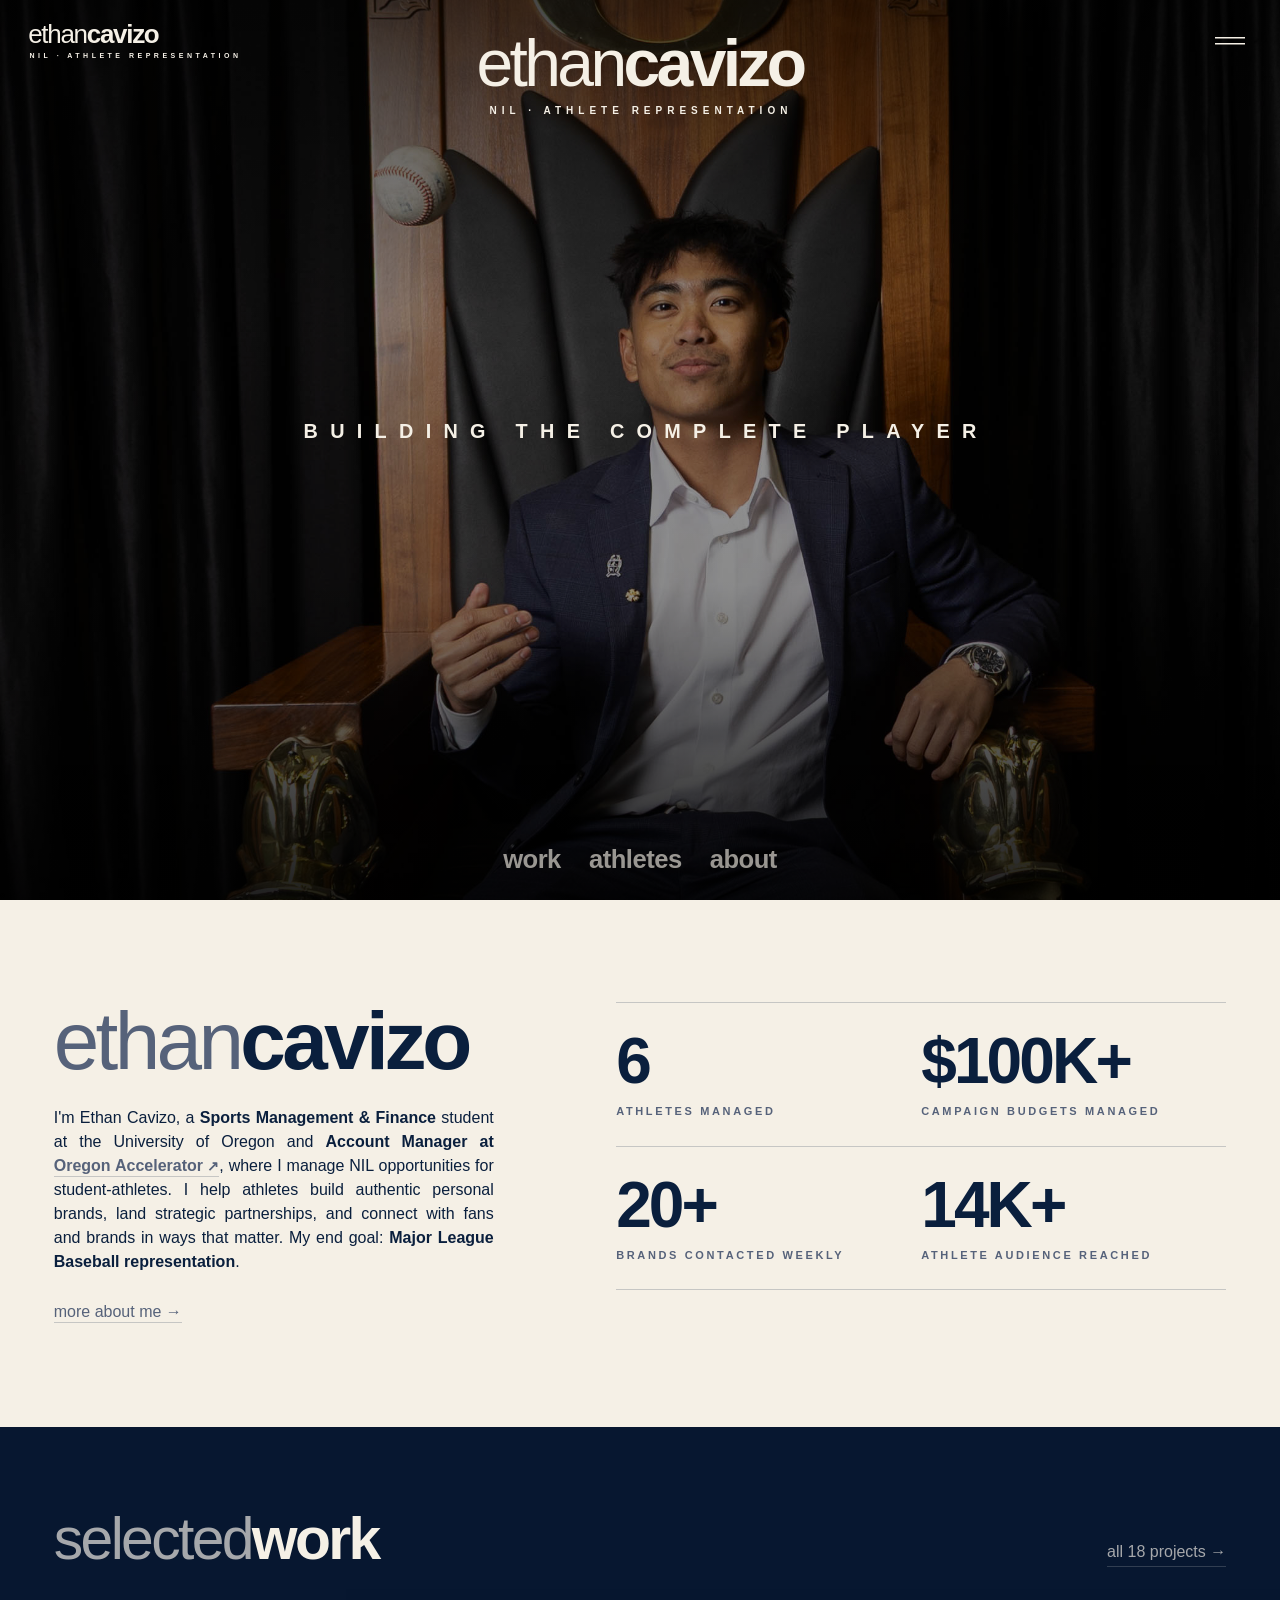
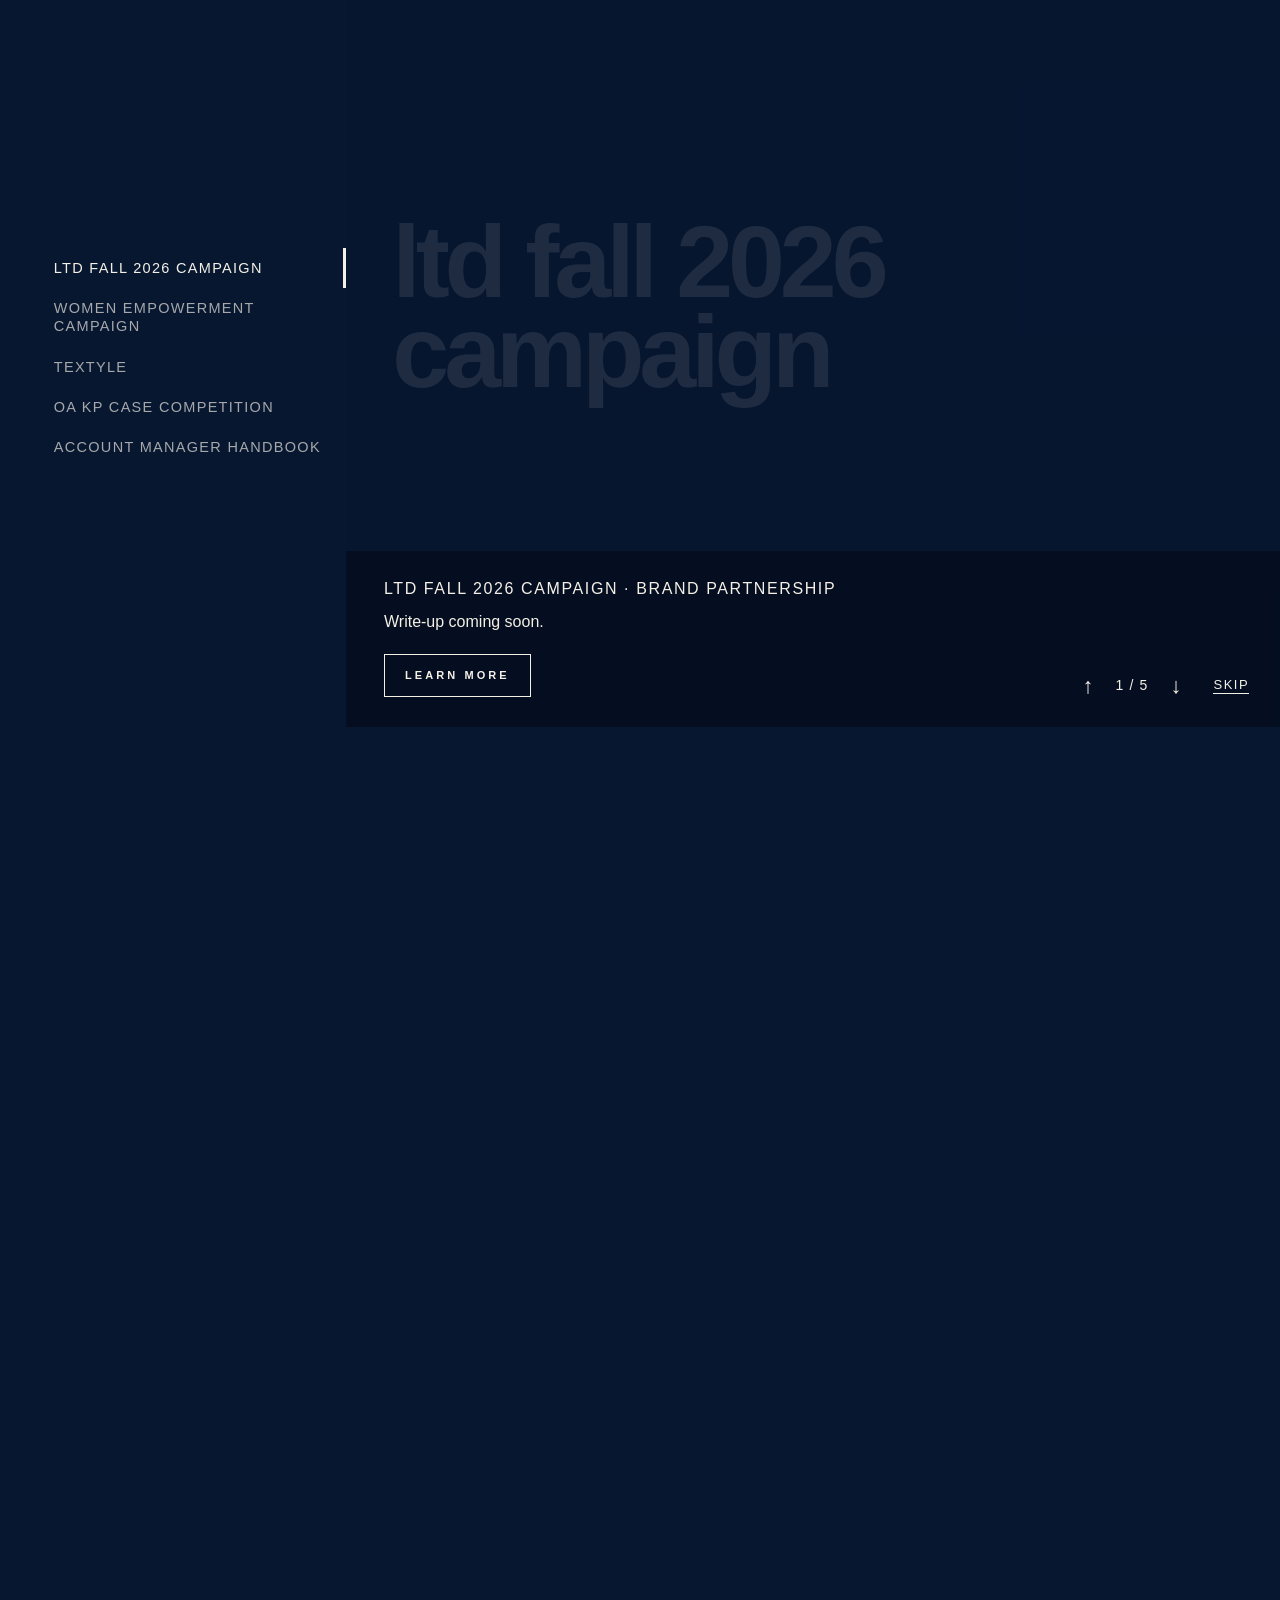
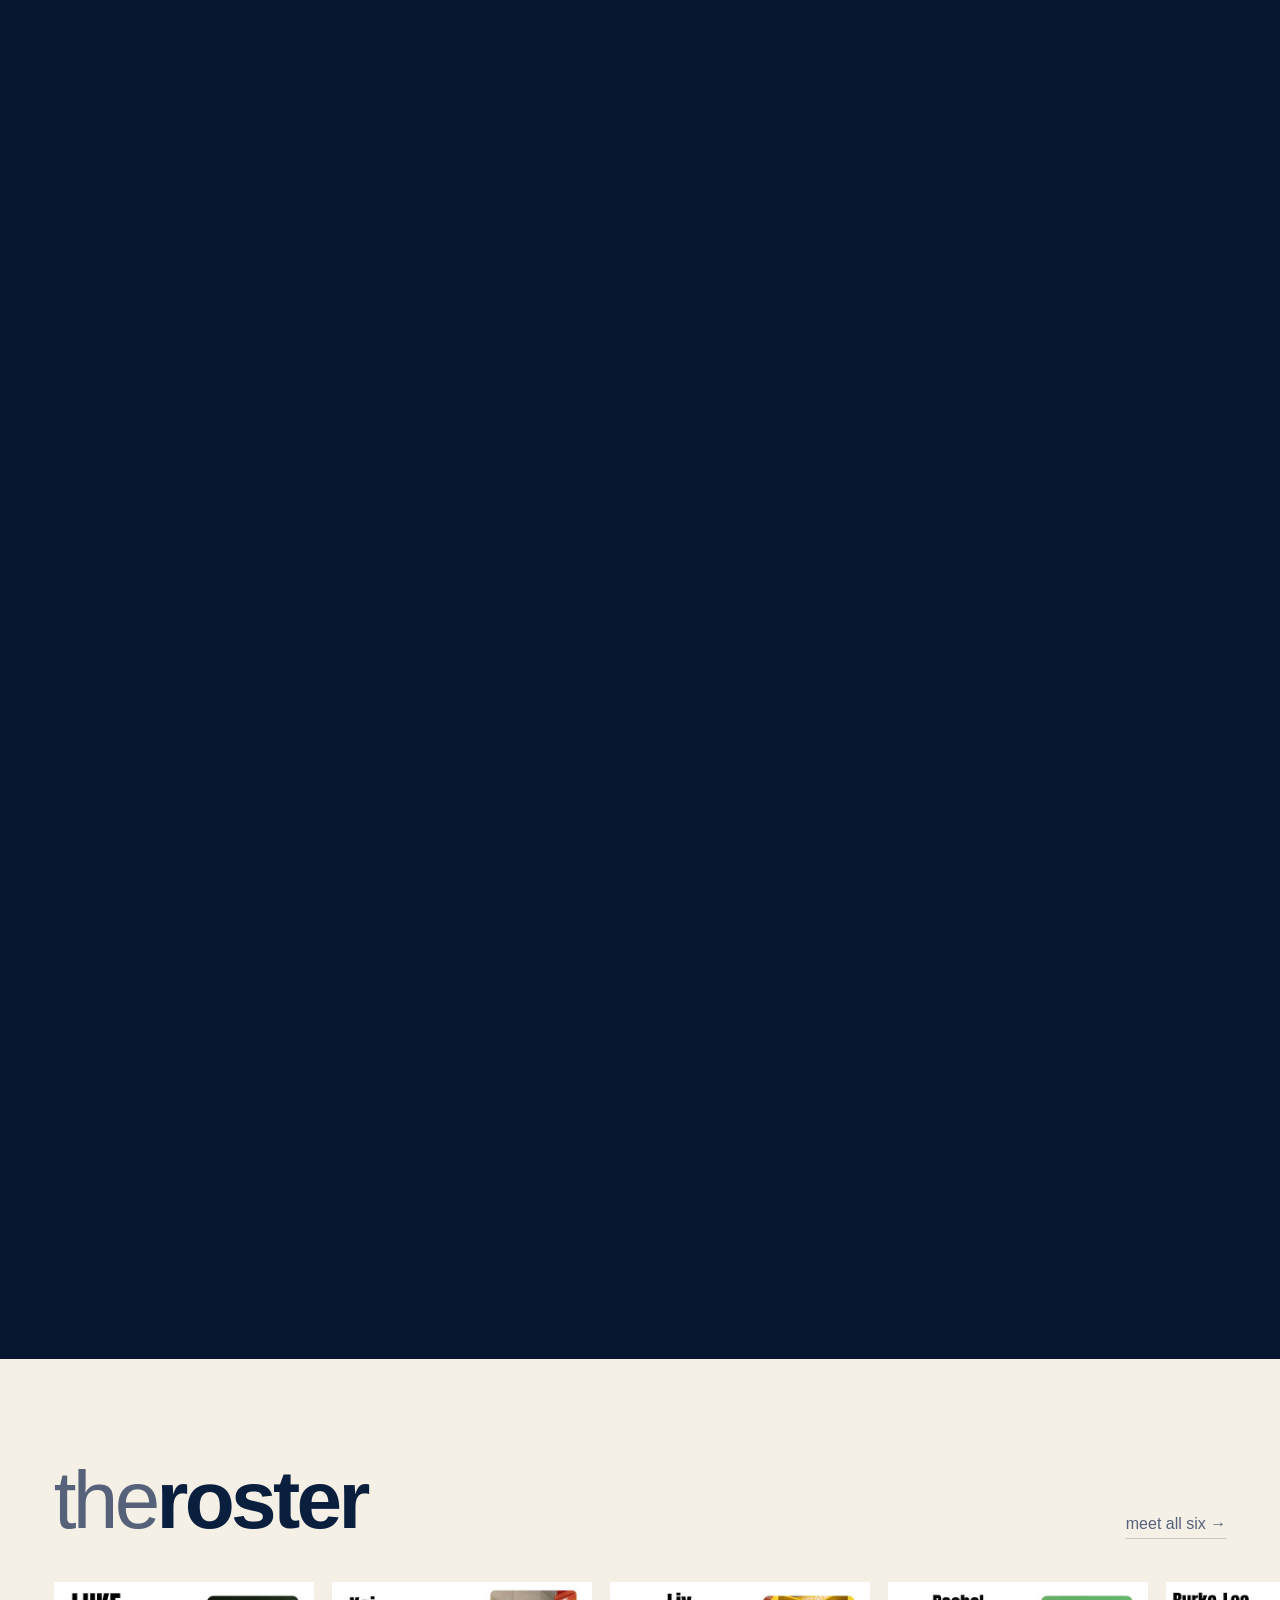
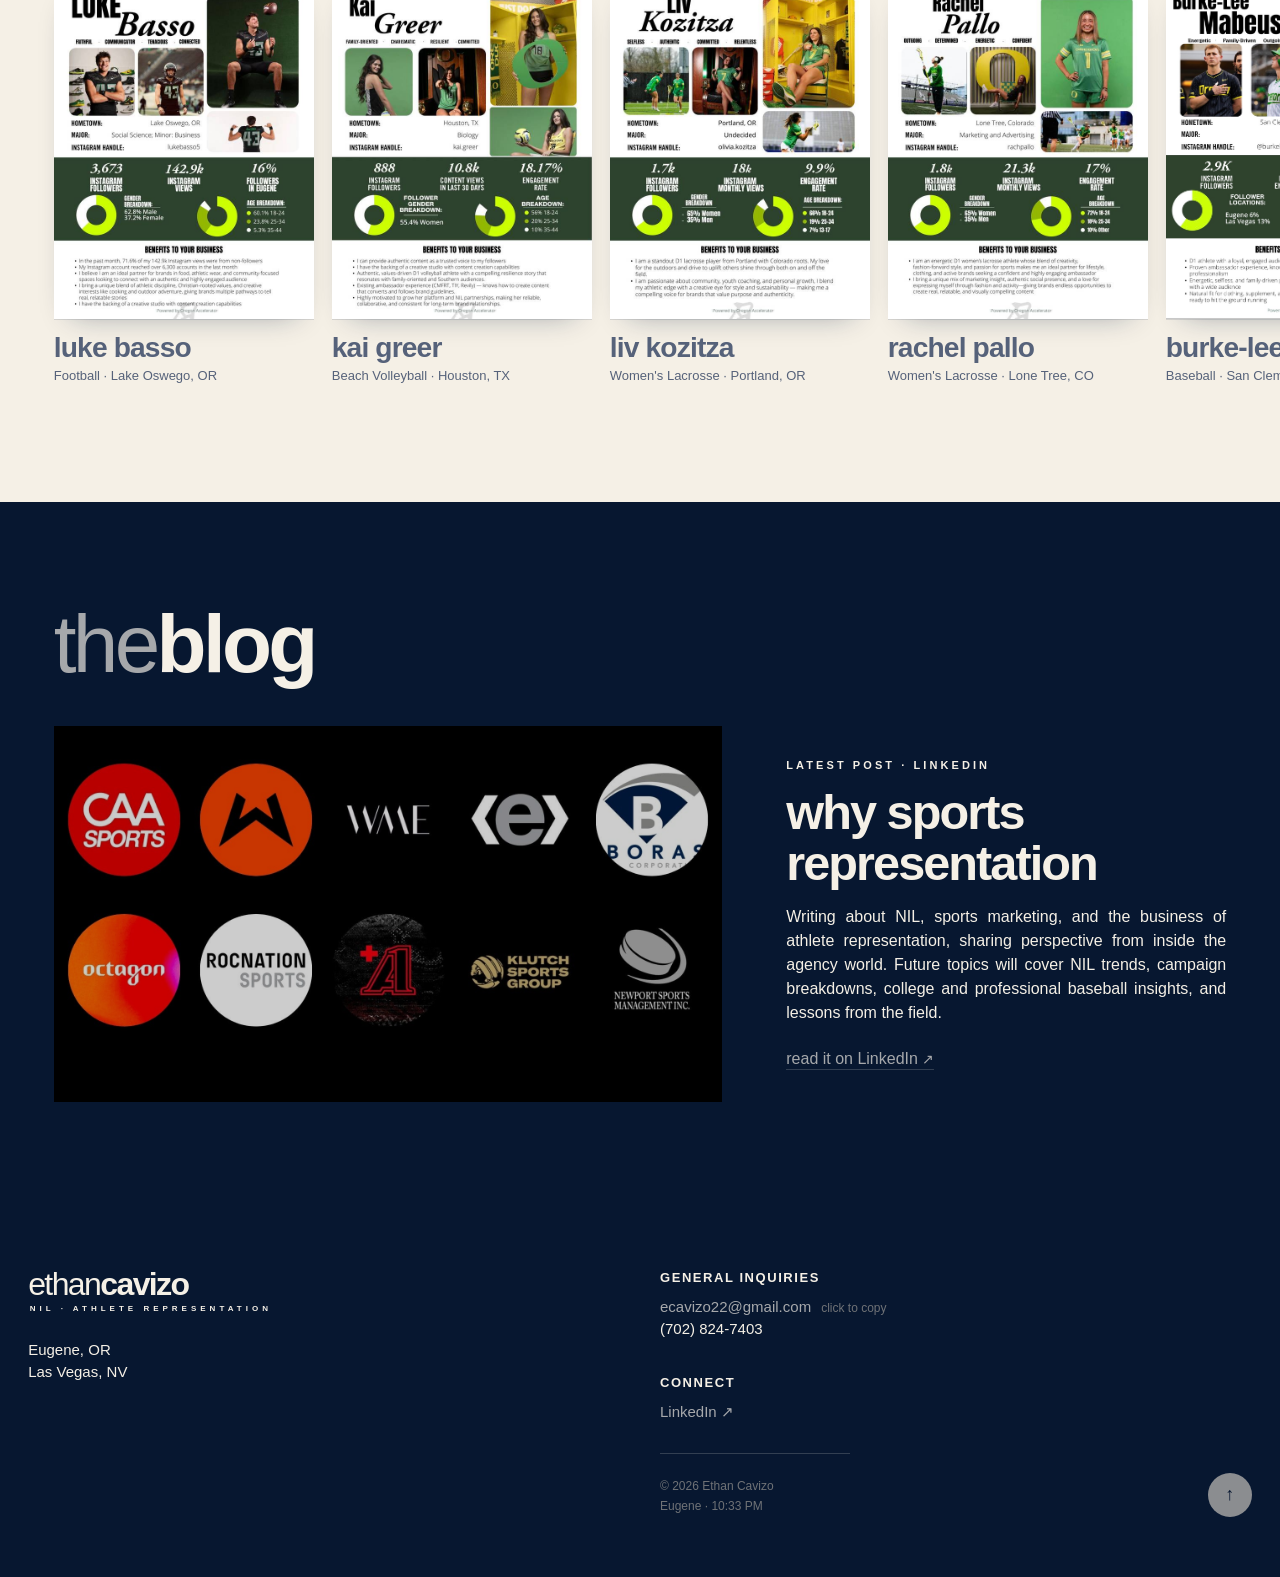
==== commit 5de239a9: "Add files via upload" ====
--- a/index.html
+++ b/index.html
@@ -1 +1,80 @@
-<!DOCTYPE html><html lang="en"><head><meta charset="UTF-8"><meta name="viewport" content="width=device-width, initial-scale=1.0"><title>Ethan Cavizo — Sports Agency Portfolio</title><link href="https://fonts.googleapis.com/css2?family=Outfit:wght@300;400;500;600;700;800;900&family=Crimson+Pro:ital,wght@0,400;0,600;1,400&display=swap" rel="stylesheet"><style> :root { --bg: #0a0a0a; --surface: #111111; --surface-2: #181818; --surface-3: #1e1e1e; --accent: #00C853; --accent-soft: rgba(0, 200, 83, 0.08); --accent-border: rgba(0, 200, 83, 0.2); --text: #f5f5f5; --text-secondary: #a0a0a0; --text-dim: #666; --border: #222; } * { margin: 0; padding: 0; box-sizing: border-box; } html { scroll-behavior: smooth; } body { background: var(--bg); color: var(--text); font-family: 'Outfit', sans-serif; overflow-x: hidden; -webkit-font-smoothing: antialiased; } /* NAV */ nav { position: fixed; top: 0; width: 100%; padding: 0 80px; height: 72px; display: flex; justify-content: space-between; align-items: center; z-index: 100; background: rgba(10,10,10,0.85); backdrop-filter: blur(24px); border-bottom: 1px solid var(--border); } .logo { font-size: 20px; font-weight: 700; letter-spacing: 0.5px; } .logo span { color: var(--accent); font-weight: 800; } .nav-links { display: flex; gap: 40px; list-style: none; } .nav-links a { color: var(--text-secondary); text-decoration: none; font-size: 14px; font-weight: 500; letter-spacing: 0.5px; transition: color 0.3s; position: relative; } .nav-links a:hover { color: var(--text); } .nav-links a::after { content: ''; position: absolute; bottom: -4px; left: 0; width: 0; height: 2px; background: var(--accent); transition: width 0.3s; } .nav-links a:hover::after { width: 100%; } /* HERO */ .hero { min-height: 100vh; display: grid; grid-template-columns: 1fr 1fr; align-items: center; padding: 140px 80px 100px; gap: 60px; } .hero-text { display: flex; flex-direction: column; justify-content: center; } .hero-image { width: 100%; height: 80vh; max-height: 700px; overflow: hidden; position: relative; } .hero-image img { width: 100%; height: 100%; object-fit: cover; object-position: center top; filter: grayscale(15%); } .hero-image::after { content: ''; position: absolute; bottom: 0; left: 0; right: 0; height: 120px; background: linear-gradient(to top, var(--bg), transparent); } .hero-eyebrow { font-size: 13px; letter-spacing: 4px; text-transform: uppercase; color: var(--accent); font-weight: 600; margin-bottom: 32px; } .hero h1 { font-size: clamp(56px, 8vw, 110px); font-weight: 900; line-height: 0.95; letter-spacing: -2px; margin-bottom: 40px; } .hero h1 .thin { font-weight: 300; color: var(--text-secondary); } .hero-divider { width: 80px; height: 3px; background: var(--accent); margin-bottom: 32px; } .hero-bio { font-size: 18px; line-height: 1.8; color: var(--text-secondary); max-width: 640px; font-weight: 300; } .hero-bio strong { color: var(--text); font-weight: 600; } .hero-stats { display: flex; gap: 60px; margin-top: 60px; padding-top: 40px; border-top: 1px solid var(--border); } .hero-stat-num { font-size: 48px; font-weight: 800; color: var(--accent); line-height: 1; letter-spacing: -1px; } .hero-stat-label { font-size: 12px; letter-spacing: 2px; text-transform: uppercase; color: var(--text-dim); margin-top: 8px; font-weight: 500; } /* SECTIONS */ .section { padding: 120px 80px; border-top: 1px solid var(--border); } .section-label { font-size: 12px; letter-spacing: 4px; text-transform: uppercase; color: var(--accent); font-weight: 600; margin-bottom: 16px; } .section-heading { font-size: clamp(36px, 5vw, 60px); font-weight: 800; letter-spacing: -1px; line-height: 1.05; margin-bottom: 20px; } .section-desc { font-size: 17px; line-height: 1.7; color: var(--text-secondary); max-width: 600px; font-weight: 300; margin-bottom: 60px; } /* ABOUT */ .about-content { display: grid; grid-template-columns: 1fr 1fr; gap: 80px; } .about-text { font-size: 17px; line-height: 1.9; color: var(--text-secondary); font-weight: 300; } .about-text strong { color: var(--text); font-weight: 600; } .about-details { display: grid; gap: 24px; } .about-detail { padding: 24px 0; border-bottom: 1px solid var(--border); } .about-detail-label { font-size: 11px; letter-spacing: 3px; text-transform: uppercase; color: var(--text-dim); margin-bottom: 6px; font-weight: 500; } .about-detail-value { font-size: 16px; font-weight: 600; } /* SKILLS TOOLKIT */ .skills-grid { display: grid; grid-template-columns: repeat(3, 1fr); gap: 2px; background: var(--border); } .skill-card { background: var(--surface); padding: 36px; display: flex; flex-direction: column; justify-content: space-between; min-height: 180px; transition: all 0.4s; cursor: pointer; position: relative; overflow: hidden; } .skill-card:hover { background: var(--surface-2); } .skill-card::before { content: ''; position: absolute; top: 0; left: 0; width: 3px; height: 0; background: var(--accent); transition: height 0.4s; } .skill-card:hover::before, .skill-card.active::before { height: 100%; } .skill-card.active { background: var(--surface-2); } .skill-top { display: flex; justify-content: space-between; align-items: flex-start; } .skill-number { font-size: 13px; margin-bottom: 16px; opacity: 0.4; transition: opacity 0.3s; font-weight: 800; letter-spacing: 2px; color: var(--accent); font-style: normal; } .skill-card:hover .skill-number, .skill-card.active .skill-number { opacity: 1; } .skill-toggle { font-size: 20px; color: var(--text-dim); transition: all 0.3s; width: 28px; height: 28px; display: flex; align-items: center; justify-content: center; border: 1px solid var(--border); background: none; } .skill-card:hover .skill-toggle, .skill-card.active .skill-toggle { color: var(--accent); border-color: var(--accent-border); } .skill-card.active .skill-toggle { transform: rotate(45deg); } .skill-name { font-size: 18px; font-weight: 700; letter-spacing: -0.3px; margin-bottom: 8px; } .skill-proof { font-size: 13px; line-height: 1.6; color: var(--text-secondary); font-weight: 300; } .skill-proof strong { color: var(--accent); font-weight: 700; } .skill-detail { max-height: 0; overflow: hidden; transition: max-height 0.4s ease, margin 0.4s ease, opacity 0.3s ease; opacity: 0; margin-top: 0; } .skill-card.active .skill-detail { max-height: 300px; opacity: 1; margin-top: 20px; } .skill-detail-inner { padding-top: 20px; border-top: 1px solid var(--border); font-size: 14px; line-height: 1.8; color: var(--text-secondary); font-weight: 300; } .skill-detail-inner strong { color: var(--text); font-weight: 600; } /* ATHLETES */ .athletes-section { background: var(--surface); } .athletes-grid-new { display: grid; grid-template-columns: repeat(2, 1fr); gap: 24px; } .athlete-card-new { background: var(--surface-2); border: 1px solid var(--border); display: grid; grid-template-columns: 1fr 1fr; overflow: hidden; text-decoration: none; color: var(--text); transition: all 0.4s; cursor: pointer; } .athlete-card-new:hover { border-color: var(--accent-border); transform: translateY(-4px); box-shadow: 0 20px 60px rgba(0,0,0,0.4); } .athlete-card-img { overflow: hidden; position: relative; background: var(--surface-3); min-height: 380px; } .athlete-card-img img { width: 100%; height: 100%; object-fit: cover; object-position: top center; transition: transform 0.4s; position: absolute; top: 0; left: 0; } .athlete-card-img img[src="assets/img6.jpg"], .athlete-card-img img[src="assets/img7.jpg"] { object-fit: contain; } .athlete-card-new:hover .athlete-card-img img { transform: scale(1.03); } .athlete-card-info { padding: 36px; display: flex; flex-direction: column; justify-content: center; } .athlete-card-sport { font-size: 11px; letter-spacing: 3px; text-transform: uppercase; color: var(--accent); font-weight: 600; margin-bottom: 8px; } .athlete-card-info h3 { font-size: 30px; font-weight: 800; letter-spacing: -0.5px; margin-bottom: 8px; } .athlete-card-meta { font-size: 13px; color: var(--text-dim); margin-bottom: 24px; } .athlete-card-stats { display: flex; gap: 24px; padding-bottom: 20px; border-bottom: 1px solid var(--border); margin-bottom: 20px; } .acs-num { display: block; font-size: 22px; font-weight: 800; color: var(--accent); line-height: 1; } .acs-label { display: block; font-size: 10px; letter-spacing: 1.5px; text-transform: uppercase; color: var(--text-dim); margin-top: 4px; font-weight: 500; } .athlete-card-cta { font-size: 12px; letter-spacing: 3px; text-transform: uppercase; font-weight: 700; color: var(--text-dim); transition: all 0.3s; } .athlete-card-new:hover .athlete-card-cta { color: var(--accent); } /* EXPERIENCE */ .exp-list { display: flex; flex-direction: column; } .exp-item { display: grid; grid-template-columns: 220px 1fr; gap: 60px; padding: 40px 0; border-bottom: 1px solid var(--border); transition: all 0.3s; } .exp-item:first-child { border-top: 1px solid var(--border); } .exp-item:hover { padding-left: 20px; } .exp-date { font-size: 13px; color: var(--text-dim); font-weight: 500; padding-top: 4px; } .exp-title { font-size: 28px; font-weight: 700; letter-spacing: -0.5px; margin-bottom: 4px; } .exp-org { font-size: 15px; color: var(--accent); font-weight: 600; margin-bottom: 12px; } .exp-desc { font-size: 15px; line-height: 1.7; color: var(--text-secondary); font-weight: 300; max-width: 560px; } /* PROJECTS */ .projects-grid { display: grid; grid-template-columns: repeat(2, 1fr); gap: 2px; background: var(--border); } .project-card { background: var(--surface); padding: 40px; min-height: 200px; display: flex; flex-direction: column; justify-content: flex-end; transition: all 0.4s; cursor: pointer; position: relative; overflow: hidden; } .project-card:hover { background: var(--surface-2); } .project-card::before { content: ''; position: absolute; bottom: 0; left: 0; width: 0; height: 3px; background: var(--accent); transition: width 0.4s; } .project-card:hover::before, .project-card.active::before { width: 100%; } .project-card.active { background: var(--surface-2); } .project-top { display: flex; justify-content: space-between; align-items: flex-start; } .project-number { font-size: 48px; font-weight: 900; color: var(--border); line-height: 1; transition: color 0.3s; } .project-card:hover .project-number, .project-card.active .project-number { color: var(--accent-border); } .project-toggle { font-size: 18px; color: var(--text-dim); transition: all 0.3s; width: 28px; height: 28px; display: flex; align-items: center; justify-content: center; border: 1px solid var(--border); background: none; cursor: pointer; flex-shrink: 0; } .project-card:hover .project-toggle, .project-card.active .project-toggle { color: var(--accent); border-color: var(--accent-border); } .project-card.active .project-toggle { transform: rotate(45deg); } .project-title { font-size: 20px; font-weight: 700; margin-bottom: 4px; } .project-subtitle { font-size: 12px; color: var(--accent); letter-spacing: 1px; text-transform: uppercase; font-weight: 600; } .project-budget { display: inline-block; margin-top: 8px; font-size: 11px; letter-spacing: 1px; color: var(--accent); font-weight: 700; padding: 4px 10px; border: 1px solid var(--accent-border); background: var(--accent-soft); } .project-detail { max-height: 0; overflow: hidden; transition: max-height 0.4s ease, margin 0.4s ease, opacity 0.3s ease; opacity: 0; margin-top: 0; } .project-card.active .project-detail { max-height: 400px; opacity: 1; margin-top: 24px; } .project-detail-inner { padding-top: 20px; border-top: 1px solid var(--border); font-size: 14px; line-height: 1.8; color: var(--text-secondary); font-weight: 300; } .project-detail-inner strong { color: var(--text); font-weight: 600; } .project-link { display: inline-block; margin-top: 14px; font-size: 12px; letter-spacing: 2px; text-transform: uppercase; font-weight: 700; color: var(--accent); text-decoration: none; border-bottom: 1px solid var(--accent-border); padding-bottom: 2px; transition: border-color 0.3s; } .project-link:hover { border-color: var(--accent); } /* BLOG */ .blog-grid { display: grid; grid-template-columns: repeat(2, 1fr); gap: 32px; } .blog-card { background: var(--surface); border: 1px solid var(--border); overflow: hidden; transition: all 0.3s; } .blog-card:hover { border-color: var(--accent-border); transform: translateY(-4px); } .blog-thumb { height: 200px; background: var(--surface-2); display: flex; align-items: center; justify-content: center; color: var(--text-dim); font-size: 13px; letter-spacing: 2px; text-transform: uppercase; } .blog-info { padding: 28px; } .blog-date { font-size: 11px; letter-spacing: 2px; text-transform: uppercase; color: var(--text-dim); margin-bottom: 8px; font-weight: 500; } .blog-title { font-size: 20px; font-weight: 700; line-height: 1.3; margin-bottom: 10px; } .blog-excerpt { font-size: 14px; line-height: 1.6; color: var(--text-secondary); font-weight: 300; } /* CONTACT */ .contact-section { background: var(--surface); text-align: center; padding: 120px 80px; border-top: 1px solid var(--border); } .contact-links { display: flex; justify-content: center; gap: 40px; margin-top: 48px; } .contact-link { display: flex; flex-direction: column; align-items: center; gap: 10px; text-decoration: none; color: var(--text-secondary); transition: all 0.3s; padding: 24px 40px; border: 1px solid var(--border); min-width: 200px; } .contact-link:hover { color: var(--accent); border-color: var(--accent-border); background: var(--accent-soft); } .contact-link-label { font-size: 11px; letter-spacing: 3px; text-transform: uppercase; font-weight: 600; color: var(--text-dim); } .contact-link-value { font-size: 16px; font-weight: 600; } /* FOOTER */ footer { padding: 40px 80px; border-top: 1px solid var(--border); display: flex; justify-content: space-between; align-items: center; font-size: 12px; color: var(--text-dim); letter-spacing: 1px; } .footer-powered { display: flex; align-items: center; gap: 8px; } .footer-powered .dot { width: 6px; height: 6px; background: var(--accent); border-radius: 50%; } </style></head><body><nav><div class="logo">Ethan <span>Cavizo</span></div><ul class="nav-links"><li><a href="#about">About</a></li><li><a href="#athletes">Athletes</a></li><li><a href="#experience">Experience</a></li><li><a href="#projects">Projects</a></li><li><a href="#blog">Blog</a></li><li><a href="#skills">Toolkit</a></li><li><a href="#contact">Contact</a></li></ul></nav><section class="hero"><div class="hero-text"><div class="hero-eyebrow">Sports Agency Portfolio</div><h1>Ethan<br><span class="thin">Cavizo</span></h1><div class="hero-divider"></div><p class="hero-bio"> I'm Ethan Cavizo — a <strong>Sports Management & Finance</strong> student at the University of Oregon and <strong>Head of Brand Relations at <a href="https://www.oregonaccelerator.com/" target="_blank" style="color: var(--accent); text-decoration: none; border-bottom: 1px solid var(--accent-border); transition: border-color 0.3s;">Oregon Accelerator</a></strong>, where I manage NIL opportunities for student-athletes. I help athletes build authentic personal brands, land strategic partnerships, and connect with fans and brands in ways that matter. My end goal: <strong>Major League Baseball representation</strong>. </p><div class="hero-stats"><div><div class="hero-stat-num">6</div><div class="hero-stat-label">Athletes Managed</div></div><div><div class="hero-stat-num">$100K+</div><div class="hero-stat-label">Campaign Budgets Managed</div></div><div><div class="hero-stat-num">20+</div><div class="hero-stat-label">Brands Contacted Weekly</div></div><div><div class="hero-stat-num">8K+</div><div class="hero-stat-label">Athlete Audience Reached</div></div></div></div><div class="hero-image"><img src="assets/img1.jpg" alt="Ethan Cavizo"></div></section><section class="section" id="about"><div class="section-label">About</div><div class="section-heading">The Background</div><div class="about-content"><div class="about-text"> My background blends <strong>business, marketing, and negotiation</strong>, shaped by hands-on NIL experience managing six student-athletes, a global marketing internship at a tennis club in Barcelona, and a lifelong connection to baseball. I work at the intersection of athlete representation and brand strategy — partnering directly with athletes and brands to build authentic collaborations that drive exposure and revenue. <br><br> Baseball has been part of my life since I was a kid. I grew up playing the game, and my high school — known for producing Division I talent — gave me an early understanding of what it takes to compete at a high level and the relationships that come with it. That foundation is what drives my long-term goal: <strong>MLB player representation</strong>. I'm drawn to baseball because it rewards patience and strategy — fully guaranteed contracts, no salary cap, and careers that span decades when managed right. As the sport shifts toward more marketable, brand-conscious players, I see a gap where my NIL and storytelling background can make a real difference in growing athletes both on and off the field. <br><br> My path is intentional. I'm building experience first — starting in NIL, pursuing agency internships, and developing the recruiting, marketing, and deal management skills that translate directly into certified agent work. Down the road, I plan to pursue the credentials needed to represent players at the highest level, whether that's a master's degree or a JD, depending on where the career leads. But right now, the priority is reps, relationships, and results. <br><br><strong>My approach is simple: build the player before the paycheck.</strong> Most agents focus on the contract. I focus on the person — their story, their brand, their market value beyond the stat line. I believe the best representation starts with understanding who an athlete is off the field, then building a strategy that makes them impossible for brands and fans to ignore. When the marketability is there, the deals follow. </div><div class="about-details"><div class="about-detail"><div class="about-detail-label">University</div><div class="about-detail-value">University of Oregon</div></div><div class="about-detail"><div class="about-detail-label">Major</div><div class="about-detail-value">Business Administration — Sports Business & Finance</div></div><div class="about-detail"><div class="about-detail-label">Minor</div><div class="about-detail-value">Legal Studies</div></div><div class="about-detail"><div class="about-detail-label">Graduation</div><div class="about-detail-value">2027</div></div><div class="about-detail"><div class="about-detail-label">Location</div><div class="about-detail-value">Eugene, OR &bull; Las Vegas, NV</div></div></div></div></section><section class="section athletes-section" id="athletes"><div class="section-label">The Roster</div><div class="section-heading">Athletes I Manage</div><div class="section-desc">Click any athlete to view their full one-pager with social metrics, audience breakdown, and brand partnership value.</div><div class="athletes-grid-new"><a class="athlete-card-new" href="assets/athlete1.pdf" target="_blank"><div class="athlete-card-img"><img src="assets/img2.jpg" alt="Luke Basso One-Pager"></div><div class="athlete-card-info"><div class="athlete-card-sport">Football</div><h3>Luke Basso</h3><div class="athlete-card-meta">Lake Oswego, OR &bull; @lukebasso5</div><div class="athlete-card-stats"><div><span class="acs-num">3,673</span><span class="acs-label">Followers</span></div><div><span class="acs-num">142.9K</span><span class="acs-label">IG Views</span></div><div><span class="acs-num">16%</span><span class="acs-label">Eugene</span></div></div><div class="athlete-card-cta">View One-Pager →</div></div></a><a class="athlete-card-new" href="assets/athlete4.pdf" target="_blank"><div class="athlete-card-img"><img src="assets/img5.jpg" alt="Kai Greer One-Pager"></div><div class="athlete-card-info"><div class="athlete-card-sport">Beach Volleyball</div><h3>Kai Greer</h3><div class="athlete-card-meta">Houston, TX &bull; @kai.greer</div><div class="athlete-card-stats"><div><span class="acs-num">888</span><span class="acs-label">Followers</span></div><div><span class="acs-num">10.8K</span><span class="acs-label">Content Views</span></div><div><span class="acs-num">18.17%</span><span class="acs-label">Engagement</span></div></div><div class="athlete-card-cta">View One-Pager →</div></div></a><a class="athlete-card-new" href="assets/athlete3.pdf" target="_blank"><div class="athlete-card-img"><img src="assets/img4.jpg" alt="Liv Kozitza One-Pager"></div><div class="athlete-card-info"><div class="athlete-card-sport">Women's Lacrosse</div><h3>Liv Kozitza</h3><div class="athlete-card-meta">Portland, OR &bull; @olivia.kozitza</div><div class="athlete-card-stats"><div><span class="acs-num">1.7K</span><span class="acs-label">Followers</span></div><div><span class="acs-num">18K</span><span class="acs-label">Monthly Views</span></div><div><span class="acs-num">9.9%</span><span class="acs-label">Engagement</span></div></div><div class="athlete-card-cta">View One-Pager →</div></div></a><a class="athlete-card-new" href="assets/athlete2.pdf" target="_blank"><div class="athlete-card-img"><img src="assets/img3.jpg" alt="Rachel Pallo One-Pager"></div><div class="athlete-card-info"><div class="athlete-card-sport">Women's Lacrosse</div><h3>Rachel Pallo</h3><div class="athlete-card-meta">Lone Tree, CO &bull; @rachpallo</div><div class="athlete-card-stats"><div><span class="acs-num">1.8K</span><span class="acs-label">Followers</span></div><div><span class="acs-num">21.3K</span><span class="acs-label">Monthly Views</span></div><div><span class="acs-num">17%</span><span class="acs-label">Engagement</span></div></div><div class="athlete-card-cta">View One-Pager →</div></div></a><a class="athlete-card-new" href="assets/athlete5.pdf" target="_blank"><div class="athlete-card-img"><img src="assets/img6.jpg" alt="Burke-Lee Mabeus One-Pager"></div><div class="athlete-card-info"><div class="athlete-card-sport">Baseball</div><h3>Burke-Lee Mabeus</h3><div class="athlete-card-meta">San Clemente, CA &bull; @burkeleemabeus</div><div class="athlete-card-stats"><div><span class="acs-num">2.9K</span><span class="acs-label">Followers</span></div><div><span class="acs-num">7.7K</span><span class="acs-label">Engagements</span></div><div><span class="acs-num">17%</span><span class="acs-label">Engagement</span></div></div><div class="athlete-card-cta">View One-Pager →</div></div></a><a class="athlete-card-new" href="assets/athlete6.pdf" target="_blank"><div class="athlete-card-img"><img src="assets/img7.jpg" alt="Luke Morgan One-Pager"></div><div class="athlete-card-info"><div class="athlete-card-sport">Baseball</div><h3>Luke Morgan</h3><div class="athlete-card-meta">Grants Pass, OR &bull; @lukemorgan.05</div><div class="athlete-card-stats"><div><span class="acs-num">830</span><span class="acs-label">Followers</span></div><div><span class="acs-num">2,854</span><span class="acs-label">30-Day Views</span></div><div><span class="acs-num">52.77%</span><span class="acs-label">Engagement</span></div></div><div class="athlete-card-cta">View One-Pager →</div></div></a></div></section><section class="section" id="experience"><div class="section-label">Experience</div><div class="section-heading">Career Path</div><div class="section-desc">From local leadership to international marketing — building a career at the intersection of sports and business.</div><div class="exp-list"><div class="exp-item"><div class="exp-date">Oct 2025 — Present</div><div><div class="exp-title">Account Manager → Head of Brand Relations</div><div class="exp-org">Oregon Accelerator</div><div class="exp-desc">Promoted to Head of Brand Relations, leading brand partnership strategy across the agency. Continue to manage and develop NIL partnerships for University of Oregon student-athletes by conducting brand outreach, managing collaborations, and aligning opportunities with each athlete's personal values and performance goals.</div></div></div><div class="exp-item"><div class="exp-date">Sep 2025 — Present</div><div><div class="exp-title">Lundquist Ambassador → Lead Lundquist Ambassador</div><div class="exp-org">Lundquist College of Business</div><div class="exp-desc">Lead campus tours and information sessions for prospective students, representing the Lundquist College at admissions and outreach events.</div></div></div><div class="exp-item"><div class="exp-date">Jul — Aug 2025</div><div><div class="exp-title">Marketing Intern</div><div class="exp-org">Club de Tenis Andrés Gimeno — Barcelona, Spain</div><div class="exp-desc">Created multimedia content, revitalized brand materials, and facilitated event promotion and sponsor outreach using social media campaigns and SEO tactics.</div></div></div><div class="exp-item"><div class="exp-date">Aug 2025 — Mar 2026</div><div><div class="exp-title">VP of Finance → Member</div><div class="exp-org">Kappa Alpha Pi (KAPi) Law Fraternity</div><div class="exp-desc">Served as VP of Finance from August 2025 to March 2026, directing and safeguarding chapter finances, managing organizational banking, and streamlining dues and reimbursement processes. Currently an active member of the chapter.</div></div></div><div class="exp-item"><div class="exp-date">Member</div><div><div class="exp-title">Brother</div><div class="exp-org">Sigma Nu Fraternity</div><div class="exp-desc">Active member of Sigma Nu, developing leadership, brotherhood, and professional networking skills within a values-driven fraternity community.</div></div></div><div class="exp-item"><div class="exp-date">Member</div><div><div class="exp-title">Member</div><div class="exp-org">Artificial Intelligence Student Association (AISA)</div><div class="exp-desc">Exploring the intersection of artificial intelligence and the sports industry, staying current on emerging technologies that are reshaping athlete analytics, fan engagement, and brand strategy.</div></div></div></div></section><section class="section" id="projects" style="background: var(--surface);"><div class="section-label">Projects</div><div class="section-heading">Campaign Work</div><div class="section-desc">A selection of NIL campaigns, brand activations, and strategic initiatives I've led or contributed to. Click any project to see my role.</div><div class="projects-grid"><div class="project-card" onclick="toggleProject(this)"><div class="project-top"><div class="project-number">01</div><button class="project-toggle">+</button></div><div class="project-title">LTD Campaign</div><div class="project-subtitle">Brand Partnership</div><div class="project-detail"><div class="project-detail-inner"><strong>Led all coordination for LTD's (Lane Transit District) student awareness campaign</strong> — one of the <strong>larger campaigns I've managed</strong>, given the volume of deliverables tied to each of the four athletes involved. Partnered with Eugene's public transportation system to drive student ridership through athlete-led content, serving as the <strong>direct point of contact with the brand</strong> while keeping our internal team — AMs, creative, and athletes — fully aligned throughout. Contributed creative direction for the shoot, coordinated on-site logistics for all four athletes, managed posting schedules, and oversaw the <strong>paid compensation process</strong> for every athlete involved.<br><a href="https://www.instagram.com/p/DXK9k21j1c3/" target="_blank" class="project-link">View Morgan's Post →</a>&nbsp;&nbsp;<a href="https://www.instagram.com/reel/DXLM_fMkwyb/" target="_blank" class="project-link">View Niya's Reel →</a>&nbsp;&nbsp;<a href="https://www.instagram.com/p/DW3269CFBS3/" target="_blank" class="project-link">View Matt's Post →</a>&nbsp;&nbsp;<a href="https://www.instagram.com/reel/DXXlBU9kiEW/" target="_blank" class="project-link">View Mia's Reel →</a></div></div></div><div class="project-card" onclick="toggleProject(this)"><div class="project-top"><div class="project-number">02</div><button class="project-toggle">+</button></div><div class="project-title">Women Empowerment Campaign</div><div class="project-subtitle">Campaign Strategy</div><div class="project-detail"><div class="project-detail-inner"><strong>Led the entire campaign</strong> — a mini docuseries under the slogan <strong>"Built by the Journey"</strong>, highlighting women athletes at Oregon and featuring <strong>Aaliyah McCormick, Avery Jennings, and Izzy Sawyer</strong>. Made casting decisions, served as the main point of contact between athletes, the creative team, and PR. Expanded the campaign by adding a blog component, with <strong>Kai Greer and Liv Kozitza</strong> contributing written features. Personally directed each athlete on what to share and how to present their stories.<br><a href="https://www.instagram.com/reel/DVrZ8CiEk3j/" target="_blank" class="project-link">Aaliyah's Episode →</a>&nbsp;&nbsp;<a href="https://www.instagram.com/reel/DVtwba_AXZK/" target="_blank" class="project-link">Avery's Episode →</a>&nbsp;&nbsp;<a href="https://www.instagram.com/reel/DVw2w0nAWkr/" target="_blank" class="project-link">Izzy's Episode →</a>&nbsp;&nbsp;<a href="https://www.oregonaccelerator.com/blog-1/take-a-look-at-uo-female-athletes-stories-built-by-the-journey" target="_blank" class="project-link">Read the Blog →</a></div></div></div><div class="project-card" onclick="toggleProject(this)"><div class="project-top"><div class="project-number">03</div><button class="project-toggle">+</button></div><div class="project-title">Space Age Fuel</div><div class="project-subtitle">Brand Activation</div><div class="project-detail"><div class="project-detail-inner">Co-created and personally presented the campaign pitch for Space Age Fuel's partnership with <strong>DOAF and Oregon Accelerator</strong>. Proposed a giveaway activation where athletes promote Space Age Fuel in exchange for DOAF gear, alongside contributing to the snack draft concept. While the campaign ultimately stalled before launch, the project gave me hands-on experience <strong>managing a $100K+ budget alongside my team</strong> — allocating spend across discounted game-day gas pricing, giveaway prizing, athlete compensation tiers, and execution timelines. It sharpened my ability to scope large-scale activations and weigh ROI tradeoffs at a high level.</div></div></div><div class="project-card" onclick="toggleProject(this)"><div class="project-top"><div class="project-number">04</div><button class="project-toggle">+</button></div><div class="project-title">Cluckin Dog</div><div class="project-subtitle">Brand Partnership</div><div class="project-detail"><div class="project-detail-inner">Established the relationship with the brand owner and discussed activation goals. Successfully secured the partnership for my athlete <strong>Kai Greer</strong>. Directed the creative vision for the shoot, attended and organized on-site logistics, and coordinated with the <strong>PR team</strong> to finalize and publish the promotional post.<br><a href="https://www.instagram.com/p/DVPZmv2Enc0/" target="_blank" class="project-link">View Kai's Post →</a></div></div></div><div class="project-card" onclick="toggleProject(this)"><div class="project-top"><div class="project-number">05</div><button class="project-toggle">+</button></div><div class="project-title">IGYB</div><div class="project-subtitle">NIL Activation</div><div class="project-detail"><div class="project-detail-inner">Secured a spot for <strong>Kai</strong> in this activation by pitching her fit to the lead account manager. Managed all athlete communication around availability and scheduling. Connected her directly with the AM and the brand, and coordinated <strong>merchandise delivery</strong> for the shoot. <strong>Attended the shoot on-site</strong> to support logistics and make sure Kai was comfortable and dialed in throughout.<br><a href="https://www.instagram.com/reel/DVQqzXcD8Jq/" target="_blank" class="project-link">View Kai's Reel →</a></div></div></div><div class="project-card" onclick="toggleProject(this)"><div class="project-top"><div class="project-number">06</div><button class="project-toggle">+</button></div><div class="project-title">BCKR</div><div class="project-subtitle">Partnership</div><div class="project-detail"><div class="project-detail-inner">Secured this activation for <strong>Kai and Liv</strong>, coordinating with the lead AM and both athletes on timing, deliverables, and expectations. Managed logistics including free jacket merchandise and directed athletes through reel creation for the brand. <strong>Reviewed all athlete content before posting to ensure full compliance with contract deliverables and brand requirements.</strong><br><a href="https://www.instagram.com/reel/DSdTESyknXs/" target="_blank" class="project-link">View Kai's Reel →</a>&nbsp;&nbsp;<a href="https://www.instagram.com/reel/DSfrbcWD8ys/" target="_blank" class="project-link">View Liv's Reel →</a></div></div></div><div class="project-card" onclick="toggleProject(this)"><div class="project-top"><div class="project-number">07</div><button class="project-toggle">+</button></div><div class="project-title">Port of Subs</div><div class="project-subtitle">Brand Partnership</div><div class="project-detail"><div class="project-detail-inner">The longest campaign I've ever worked toward — a <strong>year-long partnership with Port of Subs</strong> spanning reels, carousels, and stories across multiple athletes. This was also <strong>my first deal</strong>, and I ran it from the ground up: cold pitched the brand, got them interested, and built the campaign myself. Assembled a roster starting with <strong>Luke Basso and Rachel Pallo</strong>, then transitioned to <strong>Trent Ferguson</strong> as the campaign evolved. Led every brand-facing meeting, walking through deliverable structure and negotiating compensation for each athlete involved.<br><br>It fell apart over a contract dispute. Port of Subs didn't want to give athletes the right to delete their posts after the termination date — a standard NIL clause. I countered with a solution: athletes would keep the posts live after termination for an additional monthly fee, because <strong>you can't use an athlete's NIL for free once a contract ends</strong>. They passed. The campaign never launched, but this negotiation taught me more than most deals that do close. NIL is a layered space with real legal stakes, and <strong>protecting the athlete has to be the non-negotiable</strong> — no matter how big the brand or how close the deal is to the finish line.</div></div></div><div class="project-card" onclick="toggleProject(this)"><div class="project-top"><div class="project-number">08</div><button class="project-toggle">+</button></div><div class="project-title">Valentine's Day Event</div><div class="project-subtitle">Community Activation</div><div class="project-detail"><div class="project-detail-inner">Co-led the Valentine's Day activation alongside another Account Manager — a community event where athletes created handmade cards for elderly community members. Set up the activation space, coordinated athlete participation, and helped capture content for social media promotion. <strong>Followed through after the event to ensure every card was actually delivered to recipients</strong>, closing the loop on the activation from start to finish.<br><a href="https://www.instagram.com/reel/DUwmzMNDwEC/" target="_blank" class="project-link">View the Activation →</a></div></div></div><div class="project-card" onclick="toggleProject(this)"><div class="project-top"><div class="project-number">09</div><button class="project-toggle">+</button></div><div class="project-title">TwentyFour7</div><div class="project-subtitle">Brand Partnership</div><div class="project-detail"><div class="project-detail-inner">Contributed to the creation of interactive profile games for each athlete. Provided ideas and implemented them directly into the website. Helped transition the 24/7 platform into a <strong>unified Oregon Accelerator page</strong>, consolidating all athlete profiles under one hub for easier brand and fan access.<br><a href="https://twentyfour7.com/" target="_blank" class="project-link">View Website →</a></div></div></div><div class="project-card" onclick="toggleProject(this)"><div class="project-top"><div class="project-number">10</div><button class="project-toggle">+</button></div><div class="project-title">Warriors Tour Tennis</div><div class="project-subtitle">Event Coordination</div><div class="project-detail"><div class="project-detail-inner">Led the marketing efforts for the Warriors Tour Tennis event at <strong>Club de Tenis Andrés Gimeno in Barcelona</strong>. Created promotional videos and developed content strategies to drive attendance and sponsor visibility. Managed social media campaigns and produced multimedia assets for event promotion.<br><a href="https://www.instagram.com/reel/DMxRHqzod6t/" target="_blank" class="project-link">View the Event Reel →</a></div></div></div><div class="project-card" onclick="toggleProject(this)"><div class="project-top"><div class="project-number">11</div><button class="project-toggle">+</button></div><div class="project-title">AM Handbook</div><div class="project-subtitle">Operations</div><div class="project-detail"><div class="project-detail-inner">Used my <strong>agentic engineering skills</strong> to vibe-code the AM Handbook from scratch — identifying a gap in how account managers handled projects and building a structured reference guide to solve it. The handbook serves as a step-by-step resource for AMs navigating campaign workflows, brand communication, and project management.<br><a href="https://www.notion.so/Oregon-Accelerator-AM-Project-Handbook-2f7856760f17805fb8b0d0ca0e4f869d#2f7856760f1781069d9eda6267995a31" target="_blank" class="project-link">View Handbook →</a></div></div></div><div class="project-card" onclick="toggleProject(this)"><div class="project-top"><div class="project-number">12</div><button class="project-toggle">+</button></div><div class="project-title">Outreach Tracker</div><div class="project-subtitle">Systems & Tools</div><div class="project-detail"><div class="project-detail-inner"><strong>Spearheaded the reinvention of Oregon Accelerator's outreach process</strong> by vibe-coding a custom outreach tracking website — designed to prevent duplicate outreach, let each AM log and track brand contacts, and provide an analytics dashboard for smarter targeting. The initiative ultimately paved the way for the agency's adoption of <strong>HDBND</strong>, a more advanced platform built by Jeff that centralizes athlete data and surfaces insights on where each athlete best fits in the NIL landscape.<br><a href="https://hdbnd.com/" target="_blank" class="project-link">View HDBND →</a></div></div></div></div></section><script> function toggleProject(card) { const wasActive = card.classList.contains('active'); document.querySelectorAll('.project-card').forEach(c => c.classList.remove('active')); if (!wasActive) card.classList.add('active'); } </script><section class="section" id="blog"><div class="section-label">Blog</div><div class="section-heading">Thoughts & Insights</div><div class="section-desc">Writing about NIL, sports marketing, and the business of athlete representation — sharing perspective from inside the agency world.</div><div class="blog-grid"><a href="https://www.linkedin.com/posts/ethan-cavizo_why-sports-representation-ugcPost-7450748624583516161-iwSy?utm_source=share&utm_medium=member_desktop&rcm=ACoAAEF_MIoBp8ahIsQxF8TOit93KBgKKzyN2Hg" target="_blank" class="blog-card" style="text-decoration: none; color: inherit; display: block;"><div class="blog-thumb" style="padding: 0; overflow: hidden;"><img src="assets/blog1.jpg" alt="Why Sports Representation" style="width: 100%; height: 100%; object-fit: cover; display: block;"></div><div class="blog-info"><div class="blog-date">Latest Post</div><div class="blog-title">Why Sports Representation</div><div class="blog-excerpt">My latest piece on sports representation — read the full post on LinkedIn.</div></div></a><div class="blog-card"><div class="blog-thumb">Coming Soon</div><div class="blog-info"><div class="blog-date">Upcoming</div><div class="blog-title">More Posts on the Way</div><div class="blog-excerpt">Future topics will cover NIL trends, campaign breakdowns, college and professional baseball insights, and lessons from the field. Check back soon.</div></div></div></div></div></section><section class="section" id="skills" style="background: var(--surface);"><div class="section-label">Toolkit</div><div class="section-heading">What I Bring</div><div class="section-desc">Every skill backed by real experience. Click any card to see what I can deliver.</div><div class="skills-grid"><div class="skill-card" onclick="toggleSkill(this)"><div><div class="skill-top"><div class="skill-number">01</div><button class="skill-toggle">+</button></div><div class="skill-name">Deal Management & Strategy</div></div><div class="skill-proof">Structuring partnership terms across <strong>$100K+</strong> in campaign budgets</div><div class="skill-detail"><div class="skill-detail-inner">I manage brand deals on behalf of student-athletes — from initial outreach to final terms. This includes scoping deliverables, setting compensation, aligning timelines, and ensuring every deal reflects the athlete's <strong>personal brand and values</strong>. At Oregon Accelerator, I've learned that the best deals aren't just about the dollar amount — they're about building partnerships that both sides want to repeat.</div></div></div><div class="skill-card" onclick="toggleSkill(this)"><div><div class="skill-top"><div class="skill-number">02</div><button class="skill-toggle">+</button></div><div class="skill-name">Athlete Recruitment & Scouting</div></div><div class="skill-proof"><strong>6 athletes</strong> currently managed with tailored growth strategies</div><div class="skill-detail"><div class="skill-detail-inner">I identify and evaluate student-athletes based on their <strong>marketability, audience engagement, and brand potential</strong> — not just their stats. Growing up playing baseball and attending a high school known for producing D1 talent gave me an early eye for what makes an athlete compelling to brands. I assess social metrics, content quality, and personal narrative to build a roster of athletes I can genuinely grow.</div></div></div><div class="skill-card" onclick="toggleSkill(this)"><div><div class="skill-top"><div class="skill-number">03</div><button class="skill-toggle">+</button></div><div class="skill-name">Brand Marketing & Endorsements</div></div><div class="skill-proof"><strong>20+ brands</strong> contacted weekly across multiple athlete rosters</div><div class="skill-detail"><div class="skill-detail-inner">I run outreach to local and national brands, pitching athlete partnerships that are <strong>authentic and results-driven</strong>. This means researching brand fit, crafting personalized pitch decks, and following up persistently. I've activated campaigns with brands like Cluckin Dog, IGYB, BCKR, and 24/7 — each tailored to the athlete's audience and the brand's goals. My Barcelona internship added an international marketing lens to this skillset.</div></div></div><div class="skill-card" onclick="toggleSkill(this)"><div><div class="skill-top"><div class="skill-number">04</div><button class="skill-toggle">+</button></div><div class="skill-name">Relationship Management</div></div><div class="skill-proof">Building trust with athletes, brands, and industry contacts at <strong>every level</strong></div><div class="skill-detail"><div class="skill-detail-inner">Representation is a relationship business. I invest time in understanding each athlete's goals, values, and personality — then I become their advocate. With brands, I focus on <strong>long-term partnerships over one-off deals</strong>. I maintain consistent communication, deliver on promises, and make sure every interaction builds credibility for the athlete and for me. This extends to my network of D1 athletes, coaches, and industry professionals I've built over the years.</div></div></div><div class="skill-card" onclick="toggleSkill(this)"><div><div class="skill-top"><div class="skill-number">05</div><button class="skill-toggle">+</button></div><div class="skill-name">Financial Acumen</div></div><div class="skill-proof"><strong>$100K+</strong> in campaign budgets managed and allocated strategically</div><div class="skill-detail"><div class="skill-detail-inner">As VP of Finance for KAPi and an Account Manager handling real budgets, I understand how money moves in organizations. I manage campaign budgets, track ROI on partnerships, and ensure athletes are <strong>compensated fairly</strong> for their value. My Finance major gives me the analytical foundation, while hands-on budget management at Oregon Accelerator gives me the practical edge. I'm drawn to baseball specifically because fully guaranteed contracts and no salary cap reward agents who think long-term.</div></div></div><div class="skill-card" onclick="toggleSkill(this)"><div><div class="skill-top"><div class="skill-number">06</div><button class="skill-toggle">+</button></div><div class="skill-name">Communication & Persuasion</div></div><div class="skill-proof">Representing athletes to brands, media, and <strong>8K+ audience members</strong></div><div class="skill-detail"><div class="skill-detail-inner">Whether I'm pitching a brand on a partnership, leading campus tours as a Lundquist Ambassador, or presenting campaign results to stakeholders — <strong>clear, confident communication</strong> is at the center of everything I do. I know how to frame value, read a room, and adapt my message to the audience. As a Lead Lundquist Ambassador, I've sharpened my public speaking and storytelling skills in high-stakes settings with prospective students and their families.</div></div></div><div class="skill-card" onclick="toggleSkill(this)"><div><div class="skill-top"><div class="skill-number">07</div><button class="skill-toggle">+</button></div><div class="skill-name">Legal & Regulatory Knowledge</div></div><div class="skill-proof">Legal Studies minor with focus on <strong>contract compliance & NIL rules</strong></div><div class="skill-detail"><div class="skill-detail-inner">My Legal Studies minor gives me a working understanding of <strong>contract law, compliance, and regulatory frameworks</strong> that govern athlete representation. I stay current on NCAA NIL policies, state-level regulations, and the evolving legal landscape around athlete compensation. This foundation will be critical as I move toward agent certification — and potentially a JD — to represent players at the professional level.</div></div></div><div class="skill-card" onclick="toggleSkill(this)"><div><div class="skill-top"><div class="skill-number">08</div><button class="skill-toggle">+</button></div><div class="skill-name">Personal Branding & Storytelling</div></div><div class="skill-proof">Building athletes into brands that are <strong>marketable beyond the stat line</strong></div><div class="skill-detail"><div class="skill-detail-inner">This is my philosophy: <strong>build the player before the paycheck</strong>. I focus on uncovering what makes each athlete unique — their background, personality, interests, and values — then translate that into a brand narrative that resonates with fans and attracts sponsors. I've run creative campaigns like the Women Empowerment Campaign and Valentine's Day Event that showcase athletes as people, not just performers. When the story is right, the deals follow.</div></div></div><div class="skill-card" onclick="toggleSkill(this)"><div><div class="skill-top"><div class="skill-number">09</div><button class="skill-toggle">+</button></div><div class="skill-name">Research & Market Analysis</div></div><div class="skill-proof">Tracking trends, valuing athletes, and <strong>scouting brand fits</strong> with data</div><div class="skill-detail"><div class="skill-detail-inner">I built the <strong>Outreach Tracker</strong> system at Oregon Accelerator to organize brand research, track outreach progress, and analyze response rates. I study engagement metrics, audience demographics, and market trends to determine which brands are the best fit for each athlete. I also monitor the NIL landscape and sports industry shifts — knowledge I plan to bring into blogging about baseball at the college and professional level.</div></div></div></div></section><script> function toggleSkill(card) { const wasActive = card.classList.contains('active'); document.querySelectorAll('.skill-card').forEach(c => c.classList.remove('active')); if (!wasActive) card.classList.add('active'); } </script><section class="contact-section" id="contact"><div class="section-label">Contact</div><div class="section-heading">Let's Connect</div><div class="contact-links"><a href="mailto:ecavizo22@gmail.com" class="contact-link"><span class="contact-link-label">Email</span><span class="contact-link-value">ecavizo22@gmail.com</span></a><a href="tel:7028247403" class="contact-link"><span class="contact-link-label">Phone</span><span class="contact-link-value">(702) 824-7403</span></a><a href="https://www.linkedin.com/in/ethan-cavizo" target="_blank" class="contact-link"><span class="contact-link-label">LinkedIn</span><span class="contact-link-value">Ethan Cavizo</span></a></div></section><footer><div>© 2026 Ethan Cavizo</div><div class="footer-powered"><span class="dot"></span>Sports Agency Portfolio</div></footer></body></html>
+<!DOCTYPE html>
+<html lang="en">
+<head>
+<meta charset="UTF-8">
+<meta name="viewport" content="width=device-width, initial-scale=1.0">
+<title>Ethan Cavizo | NIL & Athlete Representation</title>
+<meta name="description" content="Ethan Cavizo is an Account Manager at Oregon Accelerator, managing NIL partnerships for University of Oregon student-athletes.">
+<link rel="stylesheet" href="css/style.css?v=23">
+</head>
+<body data-page="home">
+
+<main>
+  <section class="hero">
+    <img class="hero-bg" src="assets/img1.jpg" alt="Ethan Cavizo seated in the Oregon throne chair, tossing a baseball">
+    <div class="hero-brand">ethan<b>cavizo</b><small>NIL · Athlete Representation</small></div>
+    <h1 class="tagline">Building the complete player</h1>
+    <nav class="hero-links" aria-label="Sections">
+      <a href="work.html">work</a>
+      <a href="athletes.html">athletes</a>
+      <a href="about.html">about</a>
+    </nav>
+  </section>
+
+  <section class="sec cream">
+    <div class="wrap intro">
+      <div class="rv">
+        <h2 class="title">ethan<b>cavizo</b></h2>
+        <p class="lede">I'm Ethan Cavizo, a <strong>Sports Management & Finance</strong> student at the University of Oregon and <strong>Account Manager at <a class="link ext" href="https://www.oregonaccelerator.com/" target="_blank" rel="noopener">Oregon Accelerator</a></strong>, where I manage NIL opportunities for student-athletes. I help athletes build authentic personal brands, land strategic partnerships, and connect with fans and brands in ways that matter. My end goal: <strong>Major League Baseball representation</strong>.</p>
+        <p style="margin-top:26px"><a class="link arrow" href="about.html">more about me</a></p>
+      </div>
+      <div class="facts rv" aria-label="At a glance">
+        <div><b>6</b><span>Athletes managed</span></div>
+        <div><b>$100K+</b><span>Campaign budgets managed</span></div>
+        <div><b>20+</b><span>Brands contacted weekly</span></div>
+        <div><b>14K+</b><span>Athlete audience reached</span></div>
+      </div>
+    </div>
+  </section>
+
+  <section class="sec panel-bg">
+    <div class="wrap" id="featured-wrap">
+      <div class="sec-head rv">
+        <h2 class="title">selected<b>work</b></h2>
+        <a class="link arrow" href="work.html">all <span id="work-count"></span> projects</a>
+      </div>
+      <ul class="work rv" id="featured"></ul>
+    </div>
+    <div id="featured-host"></div>
+  </section>
+
+  <section class="sec cream">
+    <div class="wrap">
+      <div class="sec-head rv">
+        <h2 class="title">the<b>roster</b></h2>
+        <a class="link arrow" href="athletes.html">meet all six</a>
+      </div>
+      <div class="strip" id="roster"></div>
+    </div>
+  </section>
+
+  <section class="sec panel-bg" id="writing">
+    <div class="wrap">
+      <div class="sec-head rv"><h2 class="title">the<b>blog</b></h2></div>
+      <a class="post rv" target="_blank" rel="noopener" href="https://www.linkedin.com/posts/ethan-cavizo_why-sports-representation-ugcPost-7450748624583516161-iwSy">
+        <div class="post-img"><img loading="lazy" src="assets/blog1.jpg" alt="Why Sports Representation"></div>
+        <div>
+          <div class="label">Latest post · LinkedIn</div>
+          <h3>Why sports representation</h3>
+          <p class="prose">Writing about NIL, sports marketing, and the business of athlete representation, sharing perspective from inside the agency world. Future topics will cover NIL trends, campaign breakdowns, college and professional baseball insights, and lessons from the field.</p>
+          <p style="margin-top:22px"><span class="link ext">read it on LinkedIn</span></p>
+        </div>
+      </a>
+    </div>
+  </section>
+</main>
+
+<script src="js/data.js?v=23"></script>
+<script src="js/site.js?v=23"></script>
+</body>
+</html>
--- a/css/style.css
+++ b/css/style.css
@@ -0,0 +1,399 @@
+:root {
+  --bg: #0A1F3D;
+  --deep: #071730;
+  --cream: #F5F0E6;
+  --panel: #071730;
+  --ink: #F5F0E6;
+  --grey: #a6a8ab;
+  --dim: #6f7276;
+  --line: rgba(245, 240, 230, .18);
+  --wrap: 1320px;
+  --pad: clamp(18px, 4.2vw, 64px);
+  --font: "Helvetica Neue", Helvetica, Arial, sans-serif;
+}
+
+* { box-sizing: border-box; margin: 0; padding: 0; }
+html { scroll-behavior: smooth; -webkit-text-size-adjust: 100%; background: var(--bg); }
+body {
+  background: var(--bg); color: var(--ink);
+  font-family: var(--font); font-size: 16px; line-height: 1.5; font-weight: 400;
+  -webkit-font-smoothing: antialiased;
+}
+::selection { background: var(--ink); color: var(--bg); }
+img { max-width: 100%; display: block; }
+a { color: inherit; text-decoration: none; }
+button { font: inherit; color: inherit; background: none; border: 0; cursor: pointer; }
+:focus-visible { outline: 1px solid var(--ink); outline-offset: 4px; }
+
+.wrap { max-width: var(--wrap); margin: 0 auto; padding: 0 var(--pad); position: relative; }
+
+/* fixed photo behind inner pages */
+body:not([data-page="home"])::before {
+  content: ""; position: fixed; inset: 0; z-index: 0; pointer-events: none;
+  background: url(../assets/img1.jpg) 82% 18% / auto 150% no-repeat;
+  opacity: .3;
+}
+body:not([data-page="home"])::after {
+  content: ""; position: fixed; inset: 0; z-index: 0; pointer-events: none;
+  background: linear-gradient(90deg, var(--bg) 0%, rgba(7, 23, 48, .86) 42%, rgba(7, 23, 48, .35) 100%);
+}
+main, .foot { position: relative; z-index: 1; }
+
+/* ---------- type ---------- */
+.title { font-weight: 300; font-size: clamp(42px, 6.4vw, 84px); letter-spacing: -0.045em; line-height: .95; text-transform: lowercase; color: var(--grey); }
+.title b { font-weight: 700; color: var(--ink); }
+h3 { font-weight: 700; letter-spacing: -0.02em; line-height: 1.05; }
+.label { font-size: 11px; font-weight: 700; letter-spacing: .28em; text-transform: uppercase; color: var(--ink); }
+.prose { color: var(--ink); font-size: 16px; line-height: 1.5; }
+.prose p + p { margin-top: 1.05em; }
+.prose strong { font-weight: 700; }
+@media (min-width: 721px) { .prose, .lede { text-align: justify; } }
+.lede { max-width: 440px; font-size: 16px; }
+
+.link { color: var(--grey); border-bottom: 1px solid var(--line); padding-bottom: 2px; transition: color .2s, border-color .2s; }
+.link:hover, a:hover > .link { color: var(--ink); border-color: var(--ink); }
+.arrow::after { content: " \2192"; white-space: nowrap; }
+.ext::after { content: " \2197"; font-size: .85em; }
+.btn { display: inline-block; font-size: 11px; font-weight: 700; letter-spacing: .28em; text-transform: uppercase; padding: 15px 22px; border: 1px solid var(--ink); transition: background .2s, color .2s; }
+.btn:hover { background: var(--ink); color: var(--bg); }
+
+/* ---------- header + menu ---------- */
+.site-head {
+  position: fixed; top: 0; left: 0; right: 0; z-index: 70;
+  display: flex; justify-content: space-between; align-items: center;
+  padding: 18px clamp(16px, 2.2vw, 30px);
+  transition: background .3s;
+}
+.site-head.scrolled { background: linear-gradient(rgba(7, 23, 48, .96) 25%, rgba(7, 23, 48, 0)); }
+.brand { font-size: 26px; font-weight: 300; letter-spacing: -0.05em; line-height: 1; text-transform: lowercase; transition: opacity .3s; }
+.brand b { font-weight: 700; }
+.brand small, .hero-brand small, .nav-brand small { display: block; font-size: 7px; font-weight: 700; letter-spacing: .5em; text-transform: uppercase; margin-top: 5px; padding-left: .2em; }
+body[data-page="home"] .site-head:not(.scrolled) .brand { opacity: 0; pointer-events: none; }
+.menu-open .site-head .brand { opacity: 0 !important; }
+
+.menu-btn { width: 44px; height: 44px; display: flex; flex-direction: column; align-items: center; justify-content: center; gap: 5px; }
+.menu-btn span { display: block; width: 30px; height: 1px; background: var(--ink); box-shadow: 0 1px 0 rgba(245, 240, 230, .5); transition: transform .25s; }
+.menu-open .menu-btn span:first-child { transform: translateY(3px) rotate(45deg); }
+.menu-open .menu-btn span:last-child { transform: translateY(-3px) rotate(-45deg); }
+
+.nav {
+  position: fixed; inset: 0; z-index: 65; background: var(--deep); overflow-y: auto;
+  padding: 34px var(--pad) 48px;
+  opacity: 0; visibility: hidden; transition: opacity .3s, visibility .3s;
+}
+.menu-open .nav { opacity: 1; visibility: visible; }
+.menu-open { overflow: hidden; }
+.nav-brand { text-align: center; font-size: clamp(34px, 4.4vw, 52px); font-weight: 300; letter-spacing: -0.05em; line-height: 1; text-transform: lowercase; margin-bottom: clamp(40px, 8vh, 90px); }
+.nav-brand b { font-weight: 700; }
+.nav-brand small { font-size: 9px; margin-top: 9px; }
+.nav-cols { display: grid; grid-template-columns: repeat(4, auto); justify-content: space-between; gap: 40px 32px; max-width: var(--wrap); margin: 0 auto; }
+.nav-cols h4 { font-size: 11px; font-weight: 700; letter-spacing: .28em; text-transform: uppercase; margin-bottom: 18px; }
+.nav-cols a { display: block; font-size: clamp(22px, 2.3vw, 30px); font-weight: 700; letter-spacing: -0.01em; line-height: 1.42; text-transform: lowercase; color: #8b8d90; transition: color .15s, padding .2s; }
+.nav-cols a:hover { color: var(--ink); padding-left: 6px; }
+.nav-cols a.sm { font-size: 12px; font-weight: 400; margin-top: 12px; }
+@media (max-width: 900px) { .nav-cols { grid-template-columns: 1fr 1fr; justify-content: start; } }
+@media (max-width: 520px) { .nav-cols { grid-template-columns: 1fr; } }
+
+/* ---------- home hero ---------- */
+.hero { position: relative; height: 100vh; height: 100svh; min-height: 560px; overflow: hidden; background: #000; }
+.hero-bg { position: absolute; inset: 0; width: 100%; height: 100%; object-fit: cover; object-position: 50% 21%; opacity: .62; animation: drift 24s ease-in-out infinite alternate; }
+@keyframes drift { from { transform: scale(1.02); } to { transform: scale(1.12) translateY(-1.5%); } }
+.hero::after { content: ""; position: absolute; inset: 0; background: linear-gradient(rgba(0, 0, 0,.55), rgba(0, 0, 0,.05) 35%, rgba(0, 0, 0,.1) 65%, rgba(0, 0, 0,.8)); pointer-events: none; }
+.hero > *:not(.hero-bg) { position: absolute; z-index: 2; left: 0; right: 0; text-align: center; }
+.hero-brand { top: 30px; font-size: clamp(40px, 5.4vw, 66px); font-weight: 300; letter-spacing: -0.055em; line-height: 1; text-transform: lowercase; }
+.hero-brand b { font-weight: 700; }
+.hero-brand small { font-size: clamp(8px, .8vw, 10px); margin-top: 10px; }
+.tagline { top: 48%; transform: translateY(-50%); font-size: clamp(12px, 1.55vw, 23px); font-weight: 700; letter-spacing: .62em; text-transform: uppercase; padding: 0 16px 0 calc(16px + .62em); line-height: 2; }
+.hero-links { bottom: 22px; display: flex; justify-content: center; gap: clamp(18px, 2.2vw, 30px); }
+.hero-links a { font-size: clamp(22px, 2vw, 28px); font-weight: 700; letter-spacing: -0.02em; text-transform: lowercase; color: rgba(245, 240, 230, .62); transition: color .2s; }
+.hero-links a:hover { color: var(--ink); }
+@media (max-width: 720px) { .tagline { letter-spacing: .4em; padding-left: calc(16px + .4em); font-size: 13px; } }
+@media (prefers-reduced-motion: reduce) { .hero-bg { animation: none; } }
+
+/* ---------- sections ---------- */
+.sec { padding: clamp(56px, 8vw, 120px) 0; }
+.sec.panel-bg { background: var(--panel); }
+.sec-head { display: flex; justify-content: space-between; align-items: flex-end; gap: 24px; flex-wrap: wrap; margin-bottom: clamp(24px, 3.4vw, 44px); }
+
+.intro { display: grid; grid-template-columns: minmax(0, 460px) 1fr; gap: clamp(32px, 8vw, 140px); align-items: start; }
+.intro .title { margin-bottom: 26px; }
+.facts { display: grid; grid-template-columns: 1fr 1fr; border-top: 1px solid var(--line); }
+.facts div { padding: 26px 0; border-bottom: 1px solid var(--line); }
+.facts b { display: block; font-size: clamp(38px, 5vw, 68px); font-weight: 700; letter-spacing: -0.045em; line-height: 1; }
+.facts span { display: block; margin-top: 10px; font-size: 11px; font-weight: 700; letter-spacing: .24em; text-transform: uppercase; color: var(--grey); }
+@media (max-width: 820px) { .intro { grid-template-columns: 1fr; } }
+
+/* cream band */
+.cream { --ink: #0A1F3D; --grey: #56627a; --dim: #7b8598; --line: rgba(10, 31, 61, .2); background: var(--cream); color: var(--ink); }
+.cream ::selection { background: #0A1F3D; color: #F5F0E6; }
+
+/* inner page head */
+.page-head { padding: clamp(120px, 21vh, 170px) 0 clamp(20px, 3vw, 36px); }
+.crumbs { font-size: 18px; text-transform: lowercase; color: var(--grey); margin-bottom: 14px; }
+.crumbs a { transition: color .2s; }
+.crumbs a:hover, .crumbs [aria-current] { color: var(--ink); }
+.crumbs [aria-current] { font-weight: 700; }
+.page-head .title { margin-bottom: 22px; }
+.subnav, .filters { display: flex; flex-wrap: wrap; font-size: 15px; color: var(--grey); margin-bottom: 22px; max-width: 620px; line-height: 1.6; }
+.subnav a, .chip { color: var(--grey); transition: color .2s; }
+.subnav a:hover, .chip:hover { color: var(--ink); }
+.subnav a + a::before, .chip + .chip::before { content: "/"; margin: 0 .45em; color: var(--grey); font-weight: 400; }
+.chip[aria-pressed="true"] { color: var(--ink); font-weight: 700; }
+.chip sup { display: none; }
+
+/* ---------- work list ---------- */
+.work { list-style: none; border-top: 1px solid var(--line); }
+.work li { border-bottom: 1px solid var(--line); }
+.work li[hidden] { display: none; }
+.row { width: 100%; text-align: left; display: grid; grid-template-columns: 1fr auto 30px; gap: 6px 28px; align-items: center; padding: 20px 0; transition: padding .25s ease; }
+.row:hover { padding-left: 10px; }
+.row h3 { font-size: clamp(26px, 3.3vw, 44px); text-transform: lowercase; letter-spacing: -0.035em; color: #8b8d90; transition: color .2s; }
+.row:hover h3, .open .row h3 { color: var(--ink); }
+.row p { font-size: 15px; color: var(--grey); margin-top: 6px; max-width: 62ch; }
+.row .tag, .row .soon { font-size: 10.5px; font-weight: 700; letter-spacing: .24em; text-transform: uppercase; color: var(--grey); white-space: nowrap; }
+.row .soon { color: var(--dim); }
+.row .pm { position: relative; width: 30px; height: 30px; }
+.row .pm::before, .row .pm::after { content: ""; position: absolute; left: 50%; top: 50%; width: 18px; height: 1px; background: var(--ink); transform: translate(-50%, -50%); transition: transform .25s; }
+.row .pm::after { transform: translate(-50%, -50%) rotate(90deg); }
+.open .pm::after { transform: translate(-50%, -50%) rotate(0deg); }
+.row .go { font-size: 22px; text-align: right; color: var(--grey); transition: transform .2s, color .2s; }
+.row:hover .go { transform: translateX(6px); color: var(--ink); }
+
+.panel { display: grid; grid-template-rows: 0fr; transition: grid-template-rows .35s ease; }
+.open .panel { grid-template-rows: 1fr; }
+.panel > div { overflow: hidden; }
+.panel-in { display: grid; grid-template-columns: minmax(0, 620px) 240px; gap: clamp(28px, 6vw, 96px); padding: 6px 0 38px; }
+.panel-links { display: flex; flex-direction: column; gap: 12px; align-items: flex-start; font-size: 15px; }
+.panel-links span { font-size: 11px; font-weight: 700; letter-spacing: .28em; text-transform: uppercase; margin-bottom: 4px; }
+.empty { padding: 40px 0; color: var(--grey); }
+@media (max-width: 720px) {
+  .row { grid-template-columns: 1fr 30px; }
+  .row .tag, .row .soon { grid-column: 1; grid-row: 2; justify-self: start; white-space: normal; }
+  .panel-in { grid-template-columns: 1fr; gap: 24px; }
+}
+
+/* ---------- athletes ---------- */
+.roster { display: grid; grid-template-columns: repeat(3, 1fr); gap: clamp(28px, 3.4vw, 48px) clamp(14px, 2vw, 28px); }
+.ath { text-align: left; display: block; }
+.ath-img { aspect-ratio: 618 / 800; overflow: hidden; background: #fff; position: relative; }
+.ath-img img { width: 100%; height: 100%; object-fit: cover; object-position: top; filter: brightness(.82); transition: transform .6s cubic-bezier(.2,.7,.2,1), filter .3s; }
+.ath:hover .ath-img img, .ath:focus-visible .ath-img img { transform: scale(1.03); filter: none; }
+.ath h3 { font-size: clamp(22px, 2.2vw, 30px); text-transform: lowercase; letter-spacing: -0.03em; margin-top: 14px; color: #8b8d90; transition: color .2s; }
+.ath:hover h3 { color: var(--ink); }
+.ath small { display: block; margin-top: 4px; font-size: 13px; color: var(--grey); }
+.strip { display: flex; gap: 18px; overflow-x: auto; scroll-snap-type: x proximity; scroll-padding: 0 var(--pad); padding: 0 var(--pad) 14px; margin: 0 calc(var(--pad) * -1); scrollbar-width: thin; scrollbar-color: #444 transparent; }
+.strip .ath { flex: 0 0 min(260px, 64vw); scroll-snap-align: start; }
+@media (max-width: 820px) { .roster { grid-template-columns: 1fr 1fr; } }
+@media (max-width: 460px) { .roster { grid-template-columns: 1fr; } }
+
+dialog.sheet { border: 0; padding: 0; margin: auto; background: var(--panel); color: var(--ink); width: min(960px, calc(100vw - 28px)); max-height: calc(100vh - 28px); overflow: auto; }
+dialog.sheet::backdrop { background: rgba(7, 23, 48, .86); }
+.sheet-in { display: grid; grid-template-columns: 1fr 1fr; }
+.sheet-in > img { width: 100%; background: #fff; }
+.sheet-info { padding: clamp(24px, 4vw, 46px); display: flex; flex-direction: column; gap: 6px; }
+.sheet-info h2 { font-size: clamp(32px, 4vw, 48px); font-weight: 700; letter-spacing: -0.04em; line-height: 1; text-transform: lowercase; margin-top: 8px; }
+.sheet-info small { color: var(--grey); font-size: 14px; }
+.sheet-info dl { margin: 24px 0; border-top: 1px solid var(--line); }
+.sheet-info dl div { display: flex; justify-content: space-between; align-items: baseline; padding: 13px 0; border-bottom: 1px solid var(--line); }
+.sheet-info dt { font-size: 11px; font-weight: 700; letter-spacing: .24em; text-transform: uppercase; color: var(--grey); }
+.sheet-info dd { font-weight: 700; font-size: 26px; letter-spacing: -0.03em; }
+.sheet-close { position: sticky; top: 8px; float: right; margin: 8px 8px -52px 0; width: 44px; height: 44px; font-size: 26px; font-weight: 300; z-index: 2; line-height: 1; }
+.sheet-nav { display: flex; gap: 22px; margin-top: auto; padding-top: 22px; font-size: 14px; color: var(--grey); }
+.sheet-nav button:hover { color: var(--ink); }
+@media (max-width: 720px) { .sheet-in { grid-template-columns: 1fr; } }
+
+/* ---------- about ---------- */
+.about-grid { display: grid; grid-template-columns: minmax(0, 560px) minmax(0, 340px); justify-content: space-between; gap: clamp(32px, 6vw, 88px); align-items: start; }
+.pull { font-weight: 300; font-size: clamp(26px, 3vw, 38px); letter-spacing: -0.035em; line-height: 1.08; text-transform: lowercase; text-align: left; color: var(--grey); margin-bottom: 26px; }
+.pull mark { background: none; color: var(--ink); font-weight: 700; }
+.details { position: sticky; top: 110px; border-top: 1px solid var(--line); }
+.details div { padding: 15px 0; border-bottom: 1px solid var(--line); }
+.details dt { font-size: 11px; font-weight: 700; letter-spacing: .28em; text-transform: uppercase; color: var(--grey); margin-bottom: 4px; }
+@media (max-width: 820px) { .about-grid { grid-template-columns: 1fr; } .details { position: static; } }
+
+.xp { list-style: none; border-top: 1px solid var(--line); }
+.xp li { display: grid; grid-template-columns: 210px minmax(0, 640px); gap: 10px 40px; padding: 28px 0; border-bottom: 1px solid var(--line); }
+.xp time { font-size: 11px; font-weight: 700; letter-spacing: .24em; text-transform: uppercase; color: var(--grey); padding-top: 9px; }
+.xp h3 { font-size: clamp(22px, 2.6vw, 32px); text-transform: lowercase; letter-spacing: -0.03em; }
+.xp .org { color: var(--grey); font-size: 15px; margin: 6px 0 10px; }
+.xp p { font-size: 15.5px; }
+@media (min-width: 721px) { .xp p { text-align: justify; } }
+.xp .now { display: inline-block; font-size: 9.5px; font-weight: 700; letter-spacing: .24em; text-transform: uppercase; border: 1px solid var(--line); padding: 3px 8px 3px 10px; margin-left: 10px; vertical-align: middle; color: var(--grey); }
+@media (max-width: 720px) { .xp li { grid-template-columns: 1fr; } .xp time { padding: 0; } }
+
+.kit { display: grid; grid-template-columns: minmax(0, 400px) minmax(0, 560px); justify-content: space-between; gap: clamp(24px, 5vw, 72px); align-items: start; }
+.kit-tabs { display: flex; flex-direction: column; align-items: flex-start; }
+.kit-tabs button { text-align: left; font-size: clamp(20px, 2vw, 26px); font-weight: 700; letter-spacing: -0.02em; line-height: 1.5; text-transform: lowercase; color: #8b8d90; transition: color .15s, padding .2s; }
+.kit-tabs button:hover { color: var(--ink); padding-left: 6px; }
+.kit-tabs button[aria-selected="true"] { color: var(--ink); }
+.kit-pane { position: sticky; top: 110px; }
+.kit-pane h3 { font-size: clamp(26px, 3vw, 38px); text-transform: lowercase; letter-spacing: -0.035em; margin-bottom: 12px; text-align: left; }
+.kit-pane .proof { font-size: 11px; font-weight: 700; letter-spacing: .22em; line-height: 1.7; text-transform: uppercase; text-align: left; color: var(--grey); margin-bottom: 18px; }
+@media (max-width: 820px) {
+  .kit { grid-template-columns: 1fr; }
+  .kit-tabs { flex-direction: row; flex-wrap: wrap; }
+  .kit-tabs button { font-size: 15px; font-weight: 400; padding: 0 !important; }
+  .kit-tabs button + button::before { content: "/"; margin: 0 .45em; color: var(--grey); font-weight: 400; }
+  .kit-tabs button[aria-selected="true"] { font-weight: 700; }
+  .kit-pane { position: static; }
+}
+
+/* ---------- writing ---------- */
+.post { display: grid; grid-template-columns: 1.15fr minmax(0, 440px); gap: clamp(24px, 5vw, 72px); align-items: center; }
+.post-img { overflow: hidden; aspect-ratio: 16 / 9; }
+.post-img img { width: 100%; height: 100%; object-fit: cover; filter: brightness(.8); transition: transform .7s cubic-bezier(.2,.7,.2,1), filter .3s; }
+.post:hover .post-img img { transform: scale(1.04); filter: none; }
+.post h3 { font-size: clamp(30px, 3.8vw, 52px); text-transform: lowercase; letter-spacing: -0.04em; margin: 14px 0 16px; }
+@media (max-width: 720px) { .post { grid-template-columns: 1fr; } }
+
+/* ---------- footer ---------- */
+.foot { background: var(--panel); padding: clamp(44px, 5vw, 64px) 0 clamp(40px, 5vw, 60px); font-size: 15px; }
+.foot .wrap { max-width: none; padding: 0 clamp(16px, 2.2vw, 30px); display: grid; grid-template-columns: 1fr 1fr; gap: 40px; }
+.foot .brand { font-size: 32px; display: inline-block; margin-bottom: 26px; }
+.foot .brand small { font-size: 8px; }
+.foot ul { list-style: none; line-height: 1.45; }
+.foot h4 { font-size: 13px; font-weight: 700; letter-spacing: .12em; text-transform: uppercase; margin: 0 0 8px; }
+.foot h4:not(:first-child) { margin-top: 34px; }
+.foot-col > a, .foot-col > button { display: block; text-align: left; color: var(--grey); line-height: 1.45; transition: color .2s; }
+.foot-col > a:hover, .foot-col > button:hover { color: var(--ink); }
+.foot-col i { font-style: normal; font-size: 12px; color: var(--dim); margin-left: 10px; }
+.foot-base { margin-top: 30px; padding-top: 22px; border-top: 1px solid var(--line); max-width: 190px; font-size: 12px; color: var(--dim); line-height: 1.7; }
+.to-top { position: absolute; right: clamp(16px, 2.2vw, 30px); bottom: 0; width: 44px; height: 44px; border-radius: 50%; background: #8b8d90; color: var(--deep); display: flex; align-items: center; justify-content: center; font-size: 18px; transition: background .2s; }
+.to-top:hover { background: var(--ink); }
+@media (max-width: 620px) { .foot .wrap { grid-template-columns: 1fr; } }
+
+/* ---------- reveal ---------- */
+.js .rv { opacity: 0; transform: translateY(14px); transition: opacity .5s ease, transform .5s cubic-bezier(.2,.7,.2,1); }
+.js .rv.in { opacity: 1; transform: none; }
+@media (prefers-reduced-motion: reduce) {
+  html { scroll-behavior: auto; }
+  .js .rv { opacity: 1; transform: none; }
+  * { transition-duration: .01ms !important; }
+}
+
+/* ============ scroll-through panel (selected work, work page, career path) ============ */
+.stepper { position: relative; height: calc(100vh + (var(--n) - 1) * 62vh); }
+.stage { position: sticky; top: 0; height: 100vh; height: 100svh; display: grid; grid-template-columns: minmax(230px, 27%) 1fr; grid-template-rows: auto minmax(0, 1fr); padding-top: 78px; }
+.st-head { grid-column: 1 / -1; display: flex; justify-content: space-between; align-items: flex-end; gap: 24px; padding: 6px var(--pad) 22px; }
+.st-head .title { font-size: clamp(34px, 4.6vw, 62px); }
+.st-nav { grid-row: 2; display: flex; flex-direction: column; overflow-y: auto; scrollbar-width: none; padding: 18px 0 18px var(--pad); }
+.st-nav::-webkit-scrollbar { display: none; }
+.st-nav::before, .st-nav::after { content: ""; flex: 1; }
+.st-nav button { text-align: left; font-size: 14.5px; font-weight: 500; letter-spacing: .09em; line-height: 1.25; text-transform: uppercase; color: var(--grey); padding: 11px 18px 11px 0; border-right: 3px solid transparent; transition: color .2s, border-color .2s, padding .2s; }
+.st-nav button:hover { color: var(--ink); padding-left: 6px; }
+.st-nav button.on { color: var(--ink); border-right-color: var(--ink); }
+.st-view { grid-row: 2; position: relative; overflow: hidden; background: rgba(7, 23, 48, .78); }
+.st-panel { position: absolute; inset: 0; opacity: 0; visibility: hidden; transition: opacity .5s ease, visibility .5s; }
+.st-panel.on { opacity: 1; visibility: visible; }
+.st-ctrl { position: absolute; right: clamp(18px, 2.4vw, 34px); bottom: 24px; z-index: 3; display: flex; align-items: center; gap: 16px; font-size: 14px; letter-spacing: .08em; }
+.st-ctrl button { font-size: 22px; line-height: 1; padding: 6px; transition: opacity .2s, transform .2s; }
+.st-ctrl button:hover { transform: translateY(-2px); }
+.st-ctrl .st-next:hover { transform: translateY(2px); }
+.st-ctrl .st-skip { font-size: 13px; letter-spacing: .12em; text-transform: uppercase; border-bottom: 1px solid var(--ink); padding: 0 0 2px; margin-left: 10px; }
+
+/* home: media + caption bar */
+.st-media { position: absolute; inset: 0; display: flex; align-items: center; padding: 0 5%; }
+.st-media img { position: absolute; inset: 0; width: 100%; height: 100%; object-fit: cover; }
+.ghost { position: relative; font-size: clamp(56px, 8vw, 128px); font-weight: 700; letter-spacing: -0.05em; line-height: .88; text-transform: lowercase; color: rgba(245, 240, 230, .1); margin-top: -12%; }
+.st-cap { position: absolute; left: 0; right: 0; bottom: 0; background: rgba(4, 14, 30, .84); padding: 30px 250px 30px clamp(22px, 3vw, 42px); }
+.st-cap h3 { font-size: 16px; font-weight: 500; letter-spacing: .1em; text-transform: uppercase; margin-bottom: 12px; }
+.st-cap p { max-width: 660px; margin-bottom: 20px; }
+.st-cap .btn { padding: 12px 20px; }
+
+/* work page + career path: full detail */
+.st-detail { position: absolute; inset: 0; overflow-y: auto; padding: clamp(28px, 5vh, 56px) clamp(24px, 4vw, 64px) 96px; }
+.st-detail > * { position: relative; max-width: 700px; }
+.st-detail > img.st-bg { position: absolute; inset: 0; max-width: none; width: 100%; height: 100%; object-fit: cover; opacity: .28; }
+.st-detail h2 { font-size: clamp(38px, 5.2vw, 76px); font-weight: 700; letter-spacing: -0.045em; line-height: .95; text-transform: lowercase; margin: 14px 0 14px; }
+.st-detail .st-sum { color: var(--grey); font-size: 17px; margin-bottom: 22px; }
+.st-detail .panel-links { flex-direction: row; flex-wrap: wrap; gap: 10px 22px; margin-top: 24px; align-items: baseline; }
+.st-detail .now { display: none; }
+
+/* ============ about (Evolv-style) ============ */
+body[data-page="about"] .site-head { background: var(--deep); }
+.eyebrow { display: flex; align-items: center; gap: 14px; font-size: 11px; font-weight: 500; letter-spacing: .34em; text-transform: uppercase; }
+.eyebrow::before { content: ""; width: 38px; height: 1px; background: currentColor; opacity: .7; }
+
+.pin { position: relative; height: 250vh; }
+.pin-stage { position: sticky; top: 0; height: 100vh; height: 100svh; display: flex; align-items: center; justify-content: center; text-align: center; overflow: hidden; padding: 110px var(--pad) 40px; }
+.pin-stage .eyebrow { position: absolute; top: 108px; left: var(--pad); }
+.pin-a { position: absolute; left: 0; right: 0; padding: 0 var(--pad); font-size: clamp(44px, 8.6vw, 132px); font-weight: 300; letter-spacing: -0.05em; line-height: .95; text-transform: lowercase; color: rgba(10, 31, 61, .26); transition: color .7s ease, opacity .5s ease, transform .7s cubic-bezier(.2,.7,.2,1); }
+.pin-a b { font-weight: 700; }
+.s1 .pin-a { color: var(--ink); }
+.s2 .pin-a { opacity: 0; transform: translateY(-60px); }
+.pin-b { opacity: 0; transform: translateY(40px); transition: opacity .6s ease .1s, transform .7s cubic-bezier(.2,.7,.2,1) .1s; max-width: 1040px; }
+.s2 .pin-b { opacity: 1; transform: none; }
+.pin-b h1 { font-size: clamp(34px, 5.4vw, 76px); font-weight: 300; letter-spacing: -0.045em; line-height: .98; text-transform: lowercase; color: var(--grey); }
+.pin-b h1 b { font-weight: 700; color: var(--ink); }
+.pin-b > p { max-width: 640px; margin: 26px auto 0; font-size: 17px; line-height: 1.55; color: var(--grey); text-align: center; }
+.rule-label { display: flex; align-items: center; justify-content: center; gap: 16px; margin: 38px 0 22px; font-size: 11px; font-weight: 700; letter-spacing: .34em; text-transform: uppercase; }
+.rule-label::before, .rule-label::after { content: ""; width: 26px; height: 1px; background: currentColor; opacity: .6; }
+.counters { display: grid; grid-template-columns: repeat(4, 1fr); gap: 20px; }
+.counters b { display: block; font-size: clamp(34px, 5.2vw, 72px); font-weight: 700; letter-spacing: -0.045em; line-height: 1; font-variant-numeric: tabular-nums; }
+.counters span { display: block; margin-top: 10px; font-size: 10.5px; font-weight: 500; letter-spacing: .24em; text-transform: uppercase; color: var(--grey); }
+@media (max-width: 620px) { .counters { grid-template-columns: 1fr 1fr; gap: 24px 12px; } .pin-b > p { font-size: 15px; } }
+
+.story { display: grid; grid-template-columns: minmax(0, 320px) minmax(0, 620px); justify-content: space-between; gap: clamp(32px, 7vw, 120px); align-items: start; }
+.story .details { position: sticky; top: 110px; margin-top: 26px; }
+@media (max-width: 820px) { .story { grid-template-columns: 1fr; } .story .details { position: static; } }
+
+.band { padding: clamp(90px, 17vh, 190px) 0; text-align: center; }
+.band h2 { font-size: clamp(44px, 8vw, 124px); font-weight: 300; letter-spacing: -0.05em; line-height: .92; text-transform: lowercase; }
+.band h2 b { font-weight: 700; display: block; }
+.band p { max-width: 660px; margin: 34px auto 0; font-size: 17px; line-height: 1.55; text-align: center; }
+.band .eyebrow { justify-content: center; margin-bottom: 30px; }
+.band .eyebrow::after { content: ""; width: 38px; height: 1px; background: currentColor; opacity: .7; }
+
+.acc .row h3 { font-size: clamp(22px, 2.5vw, 32px); }
+.acc .row p { text-transform: none; }
+.acc .panel-in { grid-template-columns: minmax(0, 700px); }
+.sec-top { margin-bottom: clamp(28px, 4vw, 52px); }
+.sec-top .title { margin-top: 18px; }
+.sec-top p { max-width: 560px; margin-top: 18px; color: var(--grey); }
+
+/* scroll-through panel on narrow screens: list becomes a strip across the top */
+@media (max-width: 700px) {
+  .stepper { height: calc(100vh + (var(--n) - 1) * 48vh); }
+  .stage { display: flex; flex-direction: column; padding-top: 72px; }
+  .st-head { padding: 4px var(--pad) 8px; }
+  .st-head .link { display: none; }
+  .st-nav { flex: none; flex-direction: row; gap: 24px; overflow-x: auto; overflow-y: hidden; padding: 4px var(--pad) 12px; }
+  .st-nav::before, .st-nav::after { display: none; }
+  .st-nav button { flex: none; white-space: nowrap; font-size: 12.5px; padding: 8px 0; border-right: 0; border-bottom: 2px solid transparent; }
+  .st-nav button:hover { padding-left: 0; }
+  .st-nav button.on { border-bottom-color: var(--ink); }
+  .st-view { flex: 1; min-height: 0; }
+  .st-cap { padding: 22px var(--pad) 74px; }
+  .st-detail { padding: 24px var(--pad) 84px; }
+  .st-detail h2 { font-size: 36px; }
+  .st-ctrl { bottom: 16px; }
+  .ghost { font-size: 54px; margin-top: -40%; }
+}
+.cream .ath h3 { color: #56627a; }
+.cream .ath-img img { filter: none; }
+.cream .ath-img { box-shadow: 0 1px 0 rgba(10, 31, 61, .12), 0 12px 28px -18px rgba(10, 31, 61, .45); }
+@media (max-width: 700px) { .st-ctrl { right: 0; bottom: 0; padding: 10px var(--pad) 12px 18px; background: rgba(4, 14, 30, .92); } }
+
+/* project media: Instagram embed column, or your own photo / clip */
+.st-embed { position: absolute; top: 0; right: 0; bottom: 66px; width: min(390px, 38%); padding: 20px 26px 0 0; z-index: 2; }
+.st-embed { display: flex; align-items: center; container-type: inline-size; }
+.st-crop { width: 100%; height: calc(var(--head, 54px) + 100cqw * var(--r, 1.25)); max-height: 100%; overflow: hidden; border-radius: 6px; background: #fff; }
+.st-embed iframe { display: block; width: 100%; height: calc(100% + 700px); border: 0; }
+.has-embed .st-cap, .has-embed .st-detail, .has-embed .st-media { right: min(390px, 38%); }
+.has-embed .st-cap { padding-right: 28px; }
+.st-media video { position: absolute; inset: 0; width: 100%; height: 100%; object-fit: cover; }
+.st-own { position: absolute; top: 0; right: 0; bottom: 0; width: 46%; }
+.st-own img, .st-own video { width: 100%; height: 100%; object-fit: cover; }
+.st-own::after { content: ""; position: absolute; inset: 0; background: linear-gradient(90deg, rgba(7, 23, 48, .9), rgba(7, 23, 48, 0) 45%); }
+.has-own .st-detail { right: 46%; }
+@media (max-width: 900px) {
+  .st-embed, .st-own { display: none; }
+  .has-embed .st-cap, .has-embed .st-detail, .has-embed .st-media, .has-own .st-detail { right: 0; }
+}
+
+/* Canva deck: wider column, shown whole */
+.has-deck .st-embed { width: min(600px, 52%); }
+.has-deck .st-cap, .has-deck .st-detail, .has-deck .st-media { right: min(600px, 52%); }
+.st-deck iframe { height: 100%; }
+.st-deck .st-crop { background: var(--deep); }
+@media (max-width: 900px) { .has-deck .st-cap, .has-deck .st-detail, .has-deck .st-media { right: 0; } }
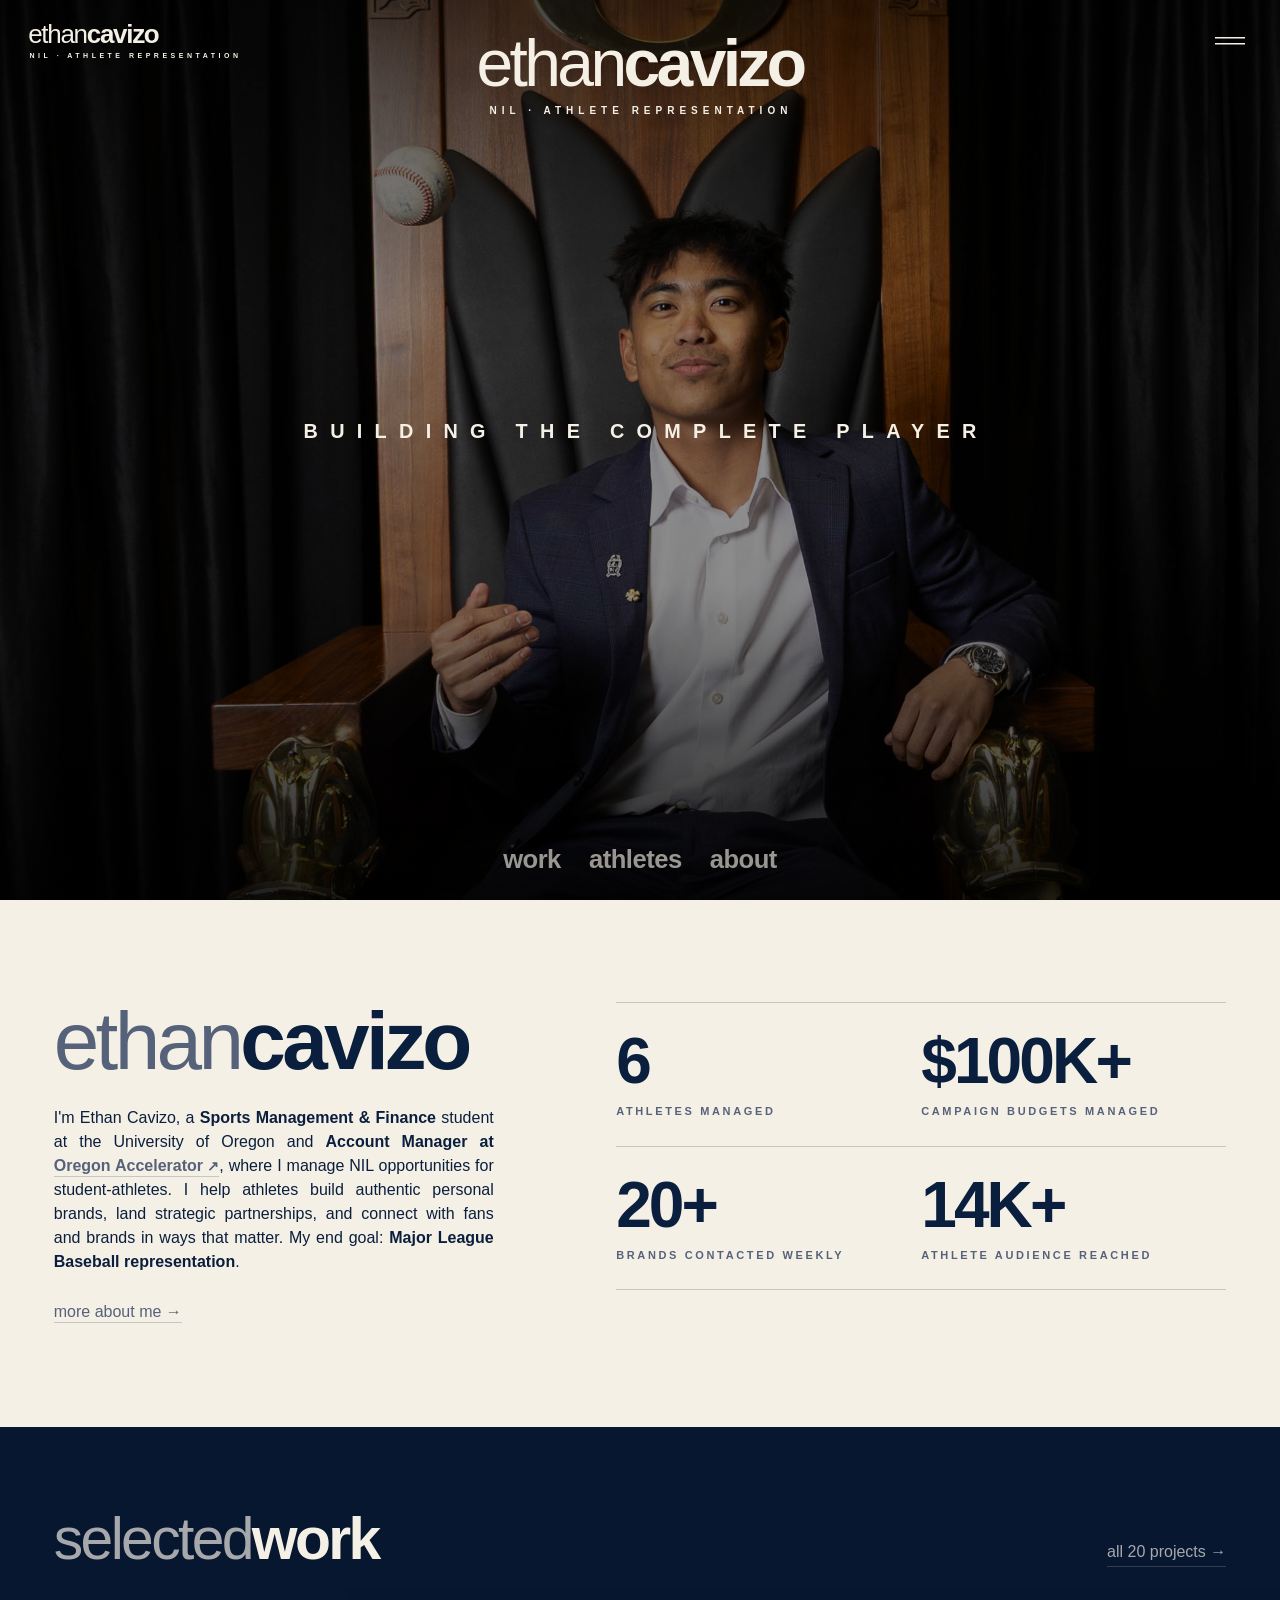
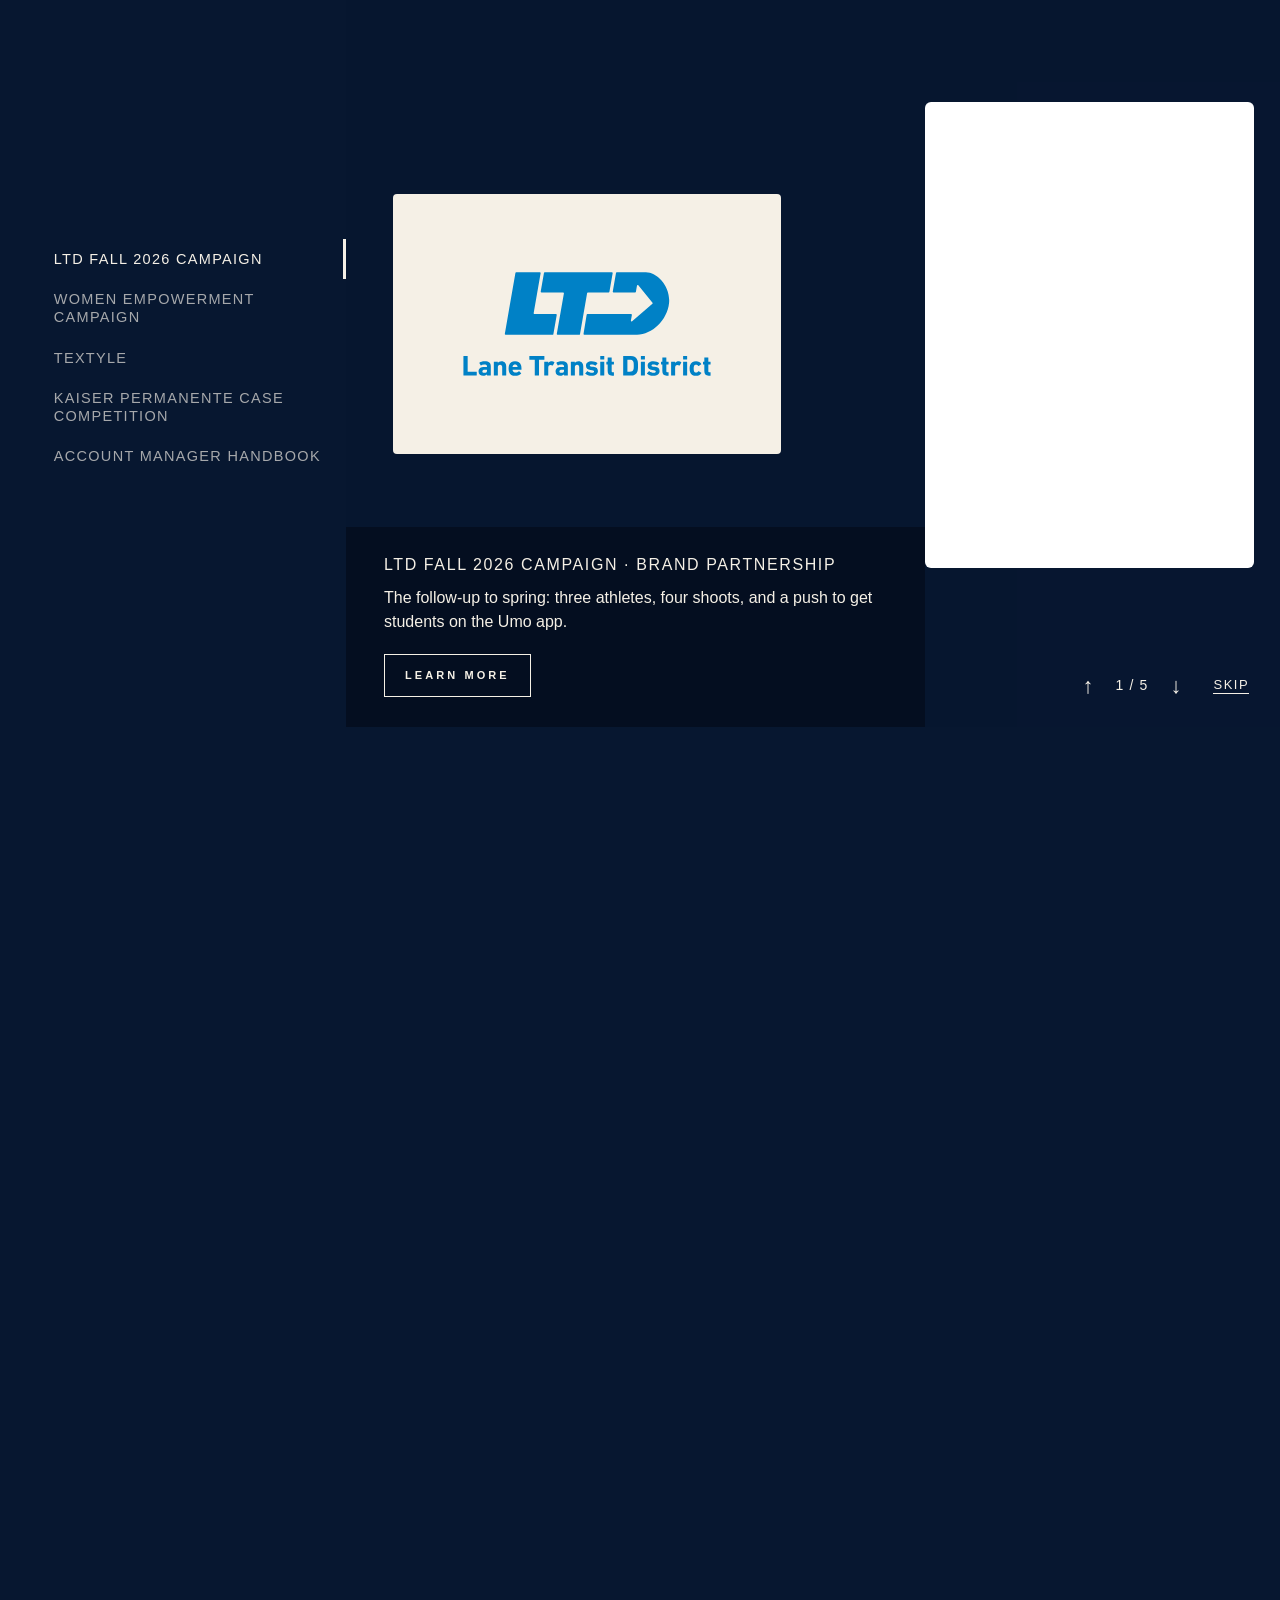
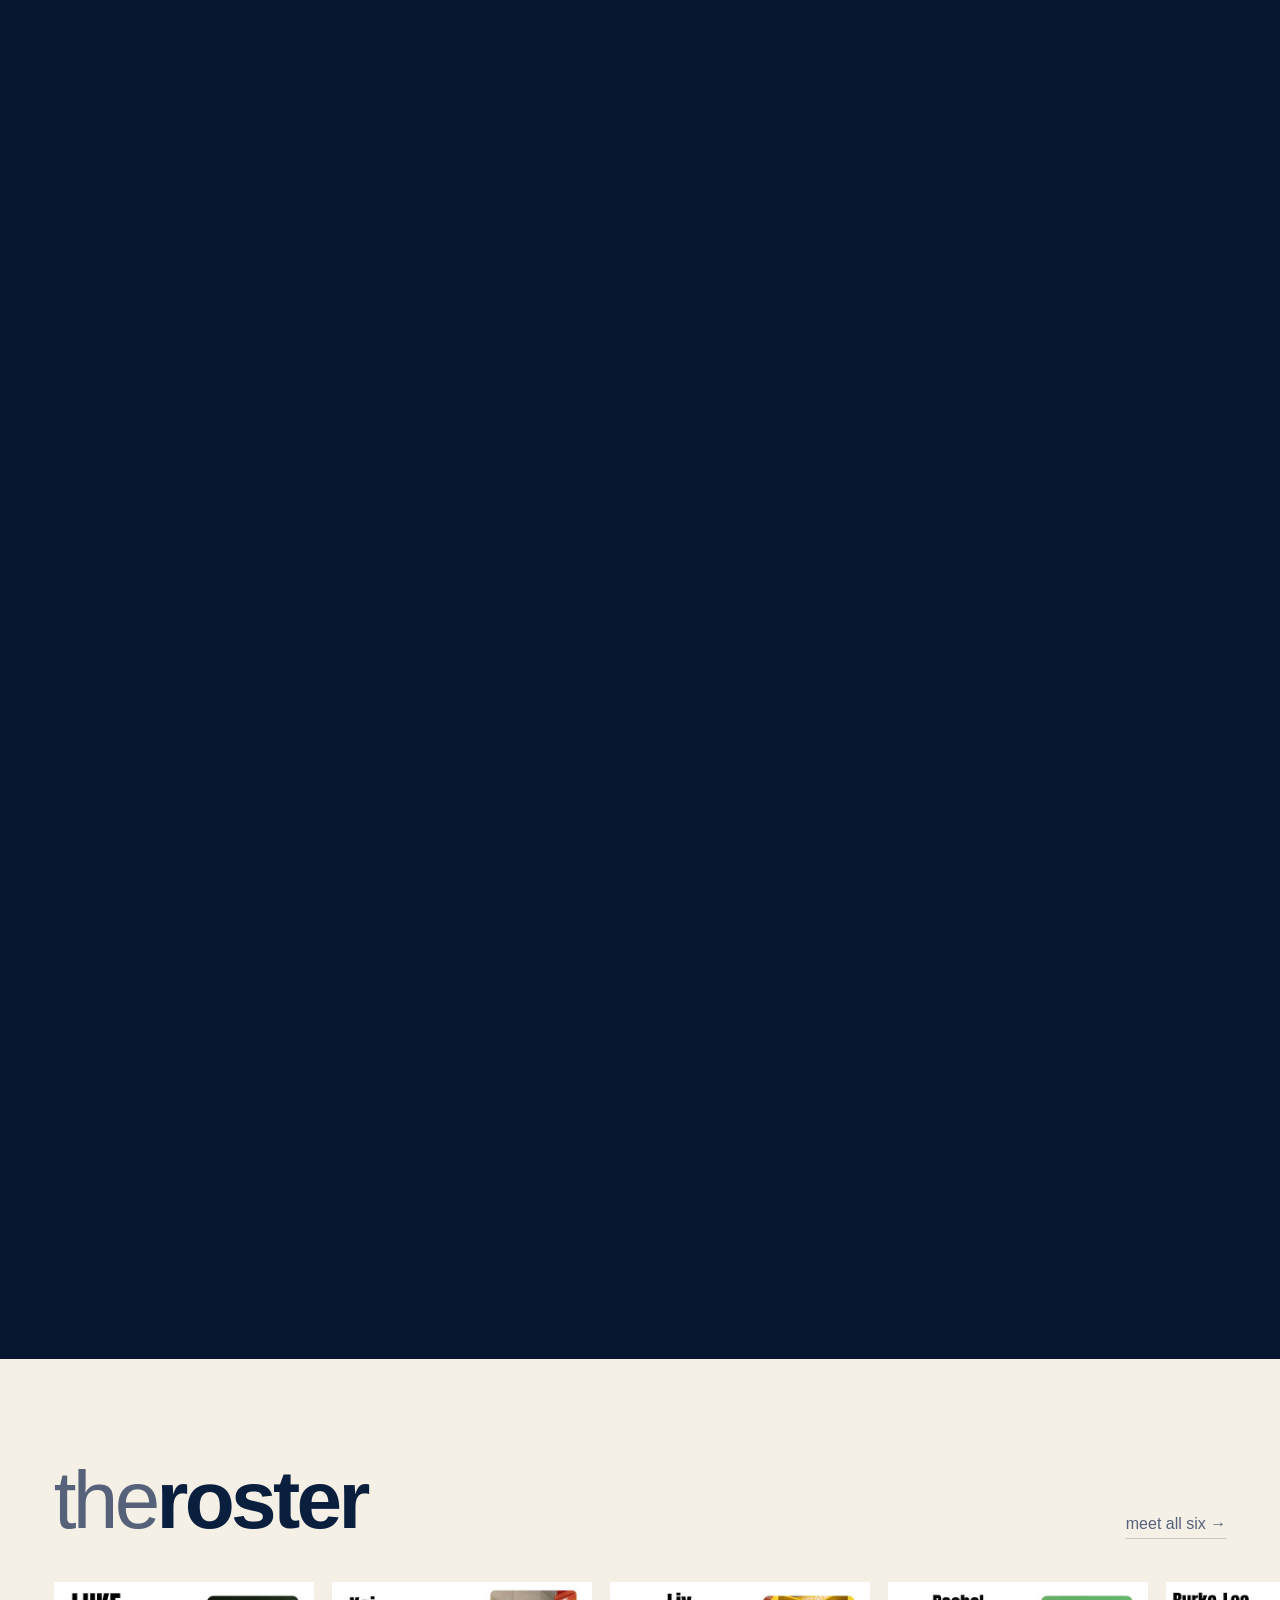
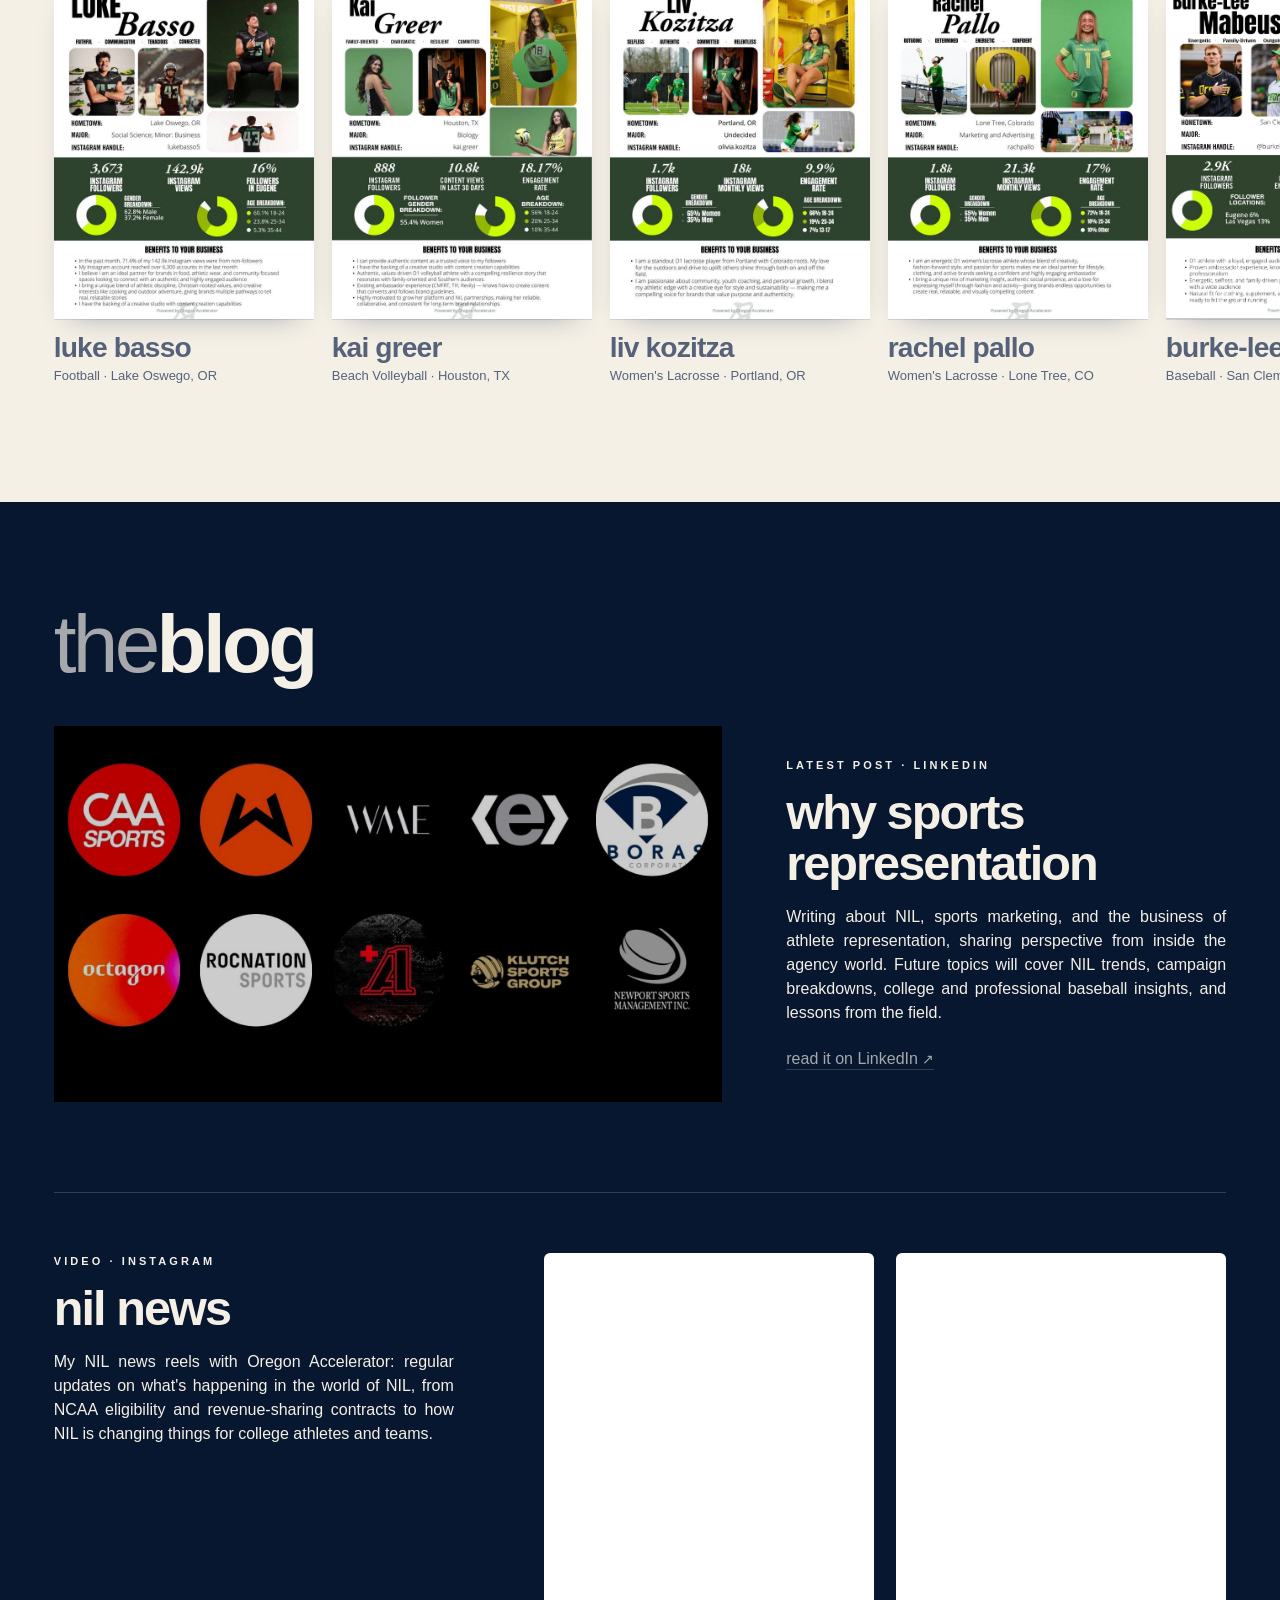
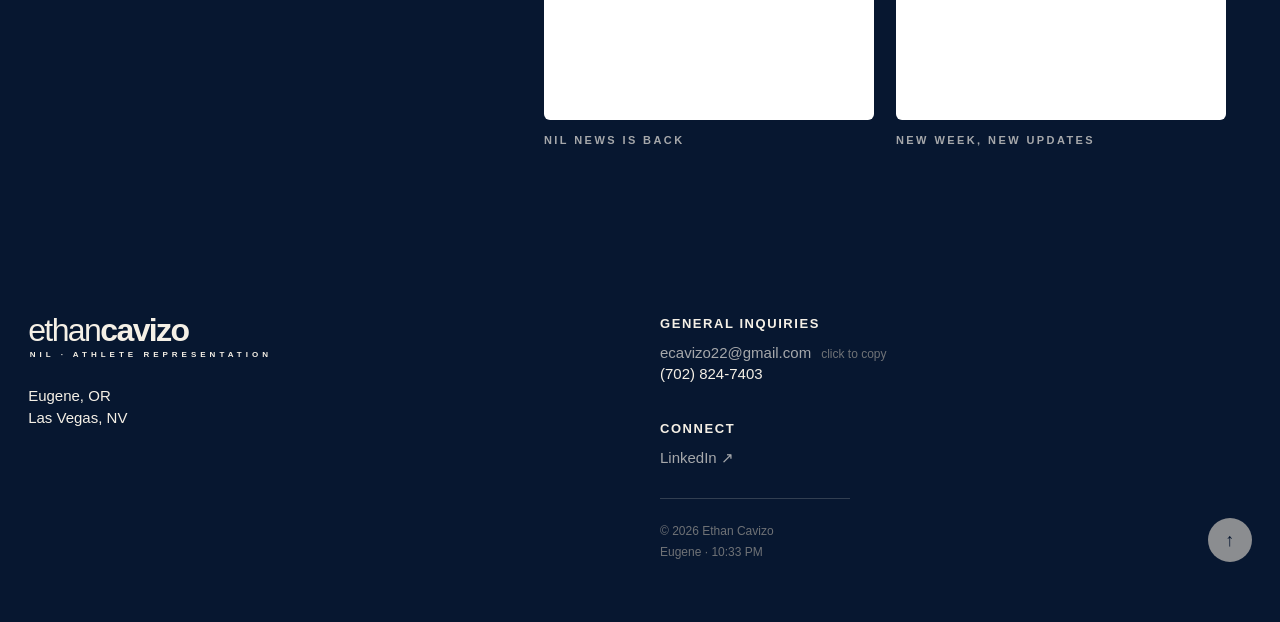
==== commit 99a0f7ba: "Add files via upload" ====
--- a/index.html
+++ b/index.html
@@ -5,7 +5,7 @@
 <meta name="viewport" content="width=device-width, initial-scale=1.0">
 <title>Ethan Cavizo | NIL & Athlete Representation</title>
 <meta name="description" content="Ethan Cavizo is an Account Manager at Oregon Accelerator, managing NIL partnerships for University of Oregon student-athletes.">
-<link rel="stylesheet" href="css/style.css?v=23">
+<link rel="stylesheet" href="css/style.css?v=43">
 </head>
 <body data-page="home">
 
@@ -70,11 +70,29 @@
           <p style="margin-top:22px"><span class="link ext">read it on LinkedIn</span></p>
         </div>
       </a>
+
+      <div class="news rv">
+        <div>
+          <div class="label">Video · Instagram</div>
+          <h3>NIL news</h3>
+          <p class="prose">My NIL news reels with Oregon Accelerator: regular updates on what's happening in the world of NIL, from NCAA eligibility and revenue-sharing contracts to how NIL is changing things for college athletes and teams.</p>
+        </div>
+        <div class="reels">
+          <figure class="reel">
+            <div class="st-crop"><iframe loading="lazy" src="https://www.instagram.com/reel/DfA6-dHhiUc/embed/" title="NIL news is back, on Instagram" scrolling="no" allowtransparency="true"></iframe></div>
+            <figcaption>NIL news is back</figcaption>
+          </figure>
+          <figure class="reel">
+            <div class="st-crop"><iframe loading="lazy" src="https://www.instagram.com/reel/DYsXQfHvXo8/embed/" title="New week, new updates, on Instagram" scrolling="no" allowtransparency="true"></iframe></div>
+            <figcaption>New week, new updates</figcaption>
+          </figure>
+        </div>
+      </div>
     </div>
   </section>
 </main>
 
-<script src="js/data.js?v=23"></script>
-<script src="js/site.js?v=23"></script>
+<script src="js/data.js?v=43"></script>
+<script src="js/site.js?v=43"></script>
 </body>
 </html>
--- a/css/style.css
+++ b/css/style.css
@@ -397,3 +397,41 @@
 .st-deck iframe { height: 100%; }
 .st-deck .st-crop { background: var(--deep); }
 @media (max-width: 900px) { .has-deck .st-cap, .has-deck .st-detail, .has-deck .st-media { right: 0; } }
+
+/* faded title sizes itself to the space left of the media, so it never runs under it */
+.st-media { container-type: inline-size; overflow: hidden; }
+.ghost { font-size: clamp(40px, 12.5cqw, 128px); max-width: 100%; overflow-wrap: break-word; }
+
+/* extra project photo */
+.st-photo { margin-top: 26px; }
+.st-photo img { width: 100%; border-radius: 4px; }
+.st-media img.st-photo-bg { height: calc(100% - 178px); object-position: 62% 100%; }
+
+/* brand logo on a cream plate, so any logo colour reads on the navy */
+.st-logo { display: flex; align-items: center; justify-content: center; background: var(--cream); border-radius: 4px; margin-top: 26px; width: 260px; max-width: 100%; height: 150px; padding: 26px 34px; }
+.st-logo img { position: static !important; width: 100% !important; height: 100% !important; object-fit: contain !important; }
+.st-logo-lg { position: relative; margin-top: -14%; width: min(440px, 80%); height: clamp(180px, 34vh, 260px); padding: 44px 56px; }
+.st-logo-dark { background: #04101f; border: 1px solid var(--line); }
+.st-logo-white { background: #fff; }
+@media (max-width: 700px) {
+  .st-media { align-items: flex-start; padding-top: 22px; }
+  .st-logo-lg { margin-top: 0; width: 100%; height: 170px; padding: 28px 40px; }
+  .ghost { margin-top: 6px; }
+  .st-media img.st-photo-bg { height: calc(100% - 230px); }
+}
+
+/* photo used as the right-hand column */
+.st-own-photo { width: calc(42% - 26px); top: 20px; right: 26px; bottom: 66px; border-radius: 6px; overflow: hidden; }
+.st-own-photo::after { display: none; }
+.has-own .st-own-photo ~ .st-detail { right: 42%; }
+@media (min-width: 901px) { .st-narrow-only { display: none; } }
+
+/* blog: NIL news reels */
+.news { display: grid; grid-template-columns: minmax(0, 400px) 1fr; gap: clamp(24px, 5vw, 72px); align-items: start; margin-top: clamp(48px, 7vw, 92px); padding-top: clamp(36px, 5vw, 60px); border-top: 1px solid var(--line); }
+.news h3 { font-size: clamp(30px, 3.8vw, 52px); text-transform: lowercase; letter-spacing: -0.04em; margin: 14px 0 16px; }
+.reels { display: grid; grid-template-columns: repeat(2, minmax(0, 330px)); gap: 22px; justify-content: end; }
+.reel { margin: 0; container-type: inline-size; }
+.reel iframe { display: block; width: 100%; height: calc(100% + 700px); border: 0; }
+.reel figcaption { margin-top: 12px; font-size: 11px; font-weight: 700; letter-spacing: .22em; text-transform: uppercase; color: var(--grey); }
+@media (max-width: 820px) { .news { grid-template-columns: 1fr; } .reels { justify-content: start; } }
+@media (max-width: 480px) { .reels { grid-template-columns: minmax(0, 330px); } }
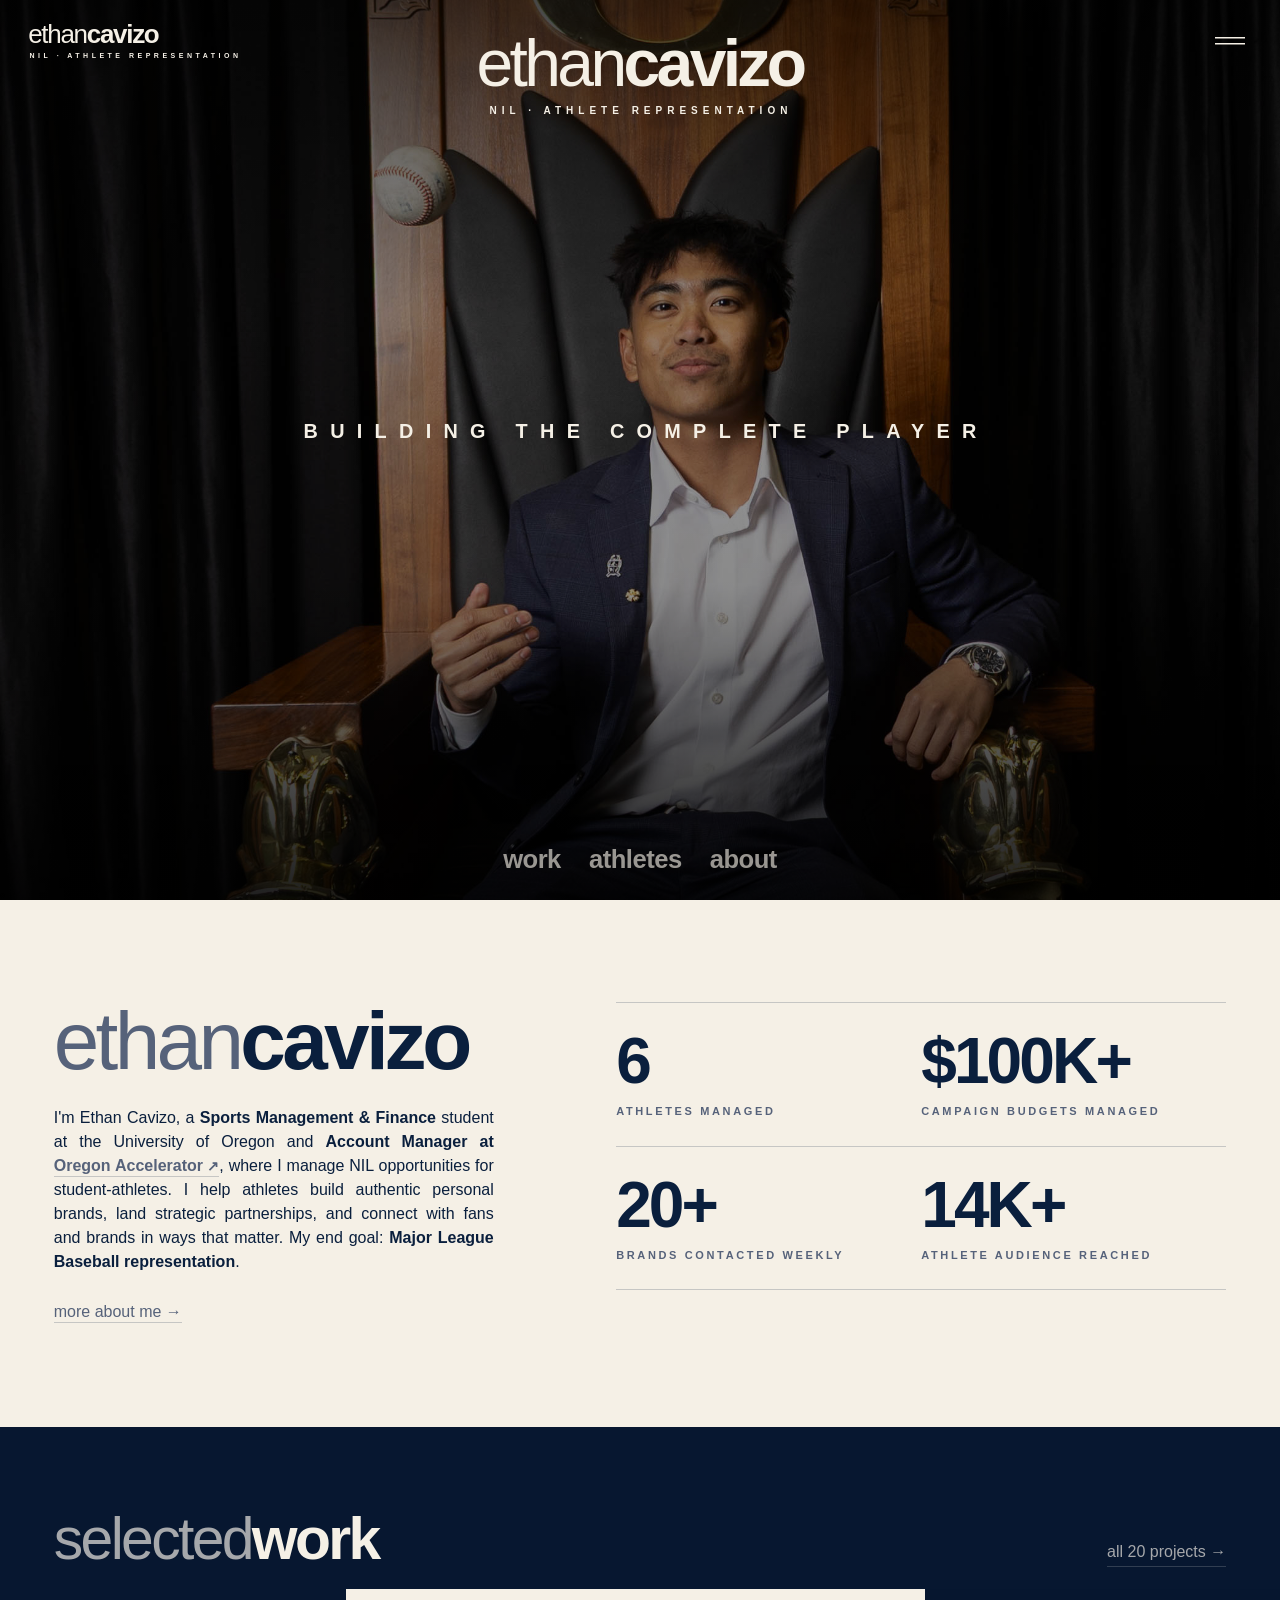
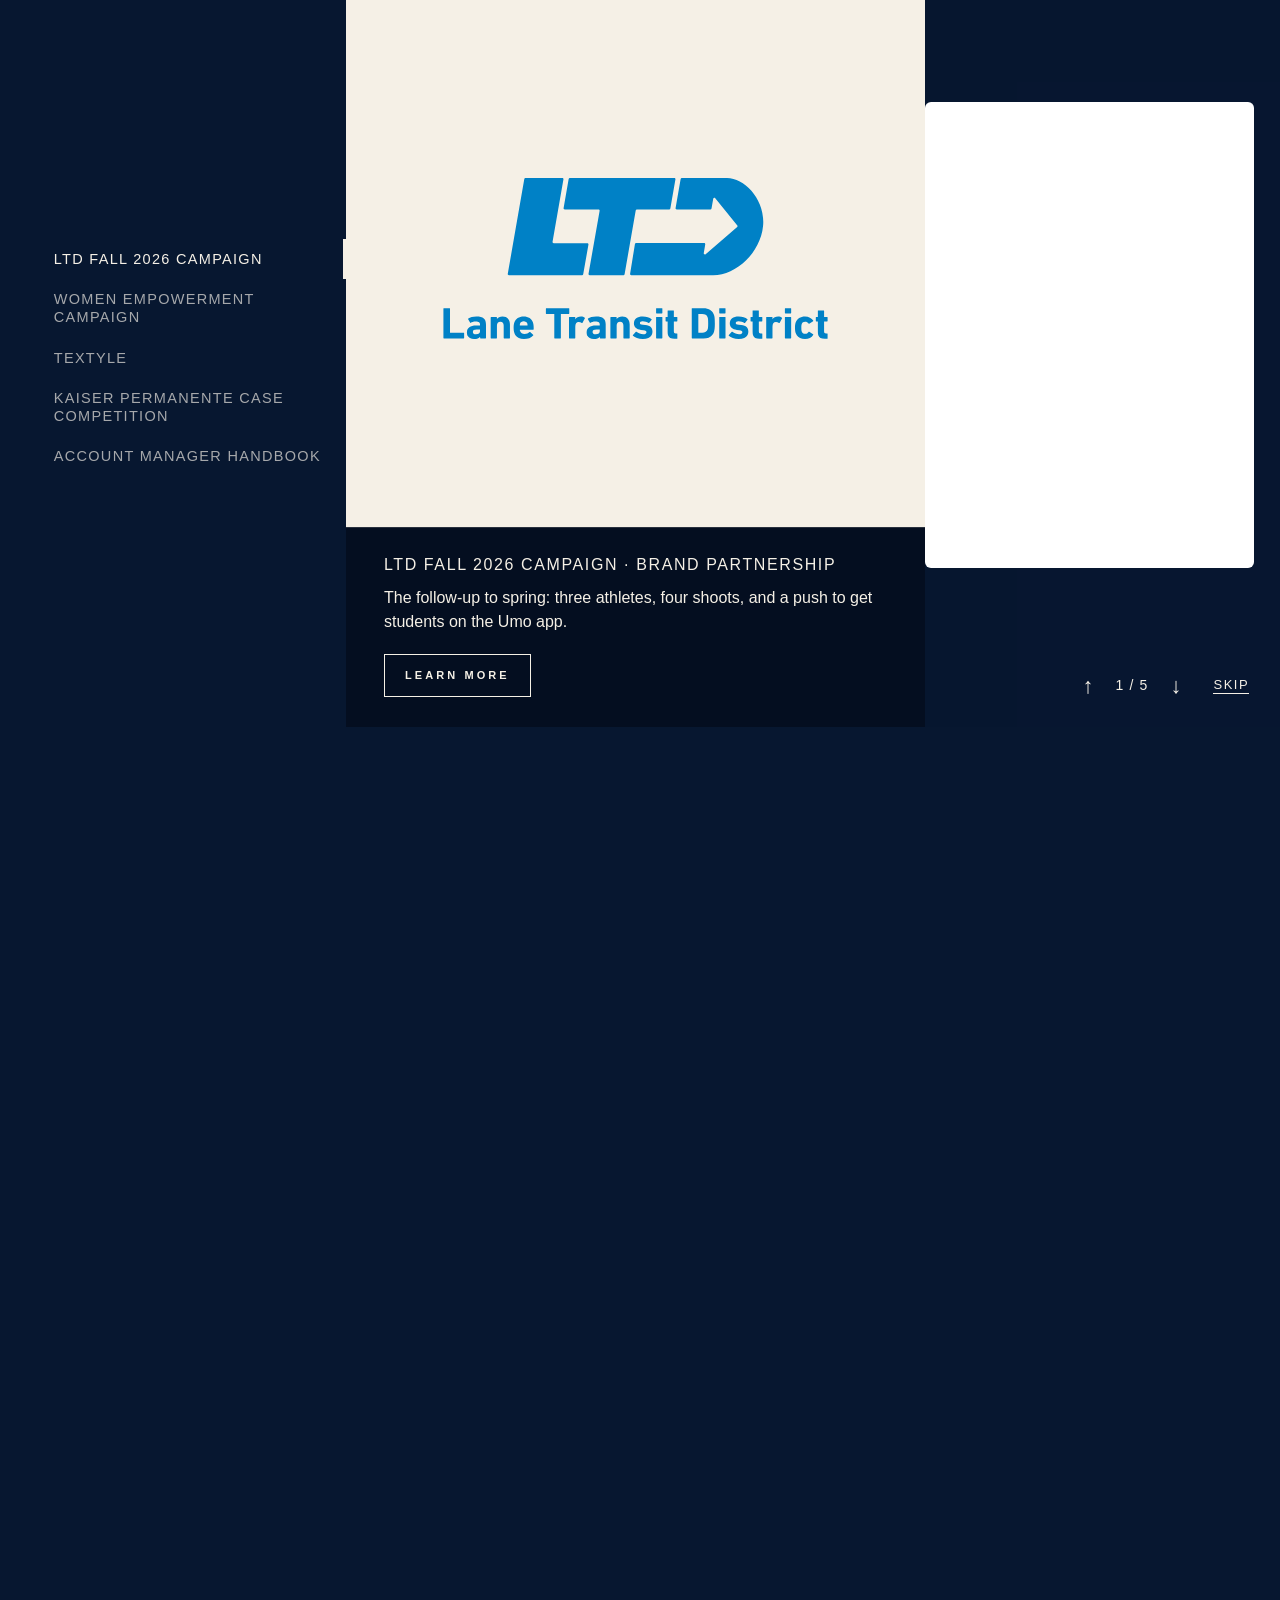
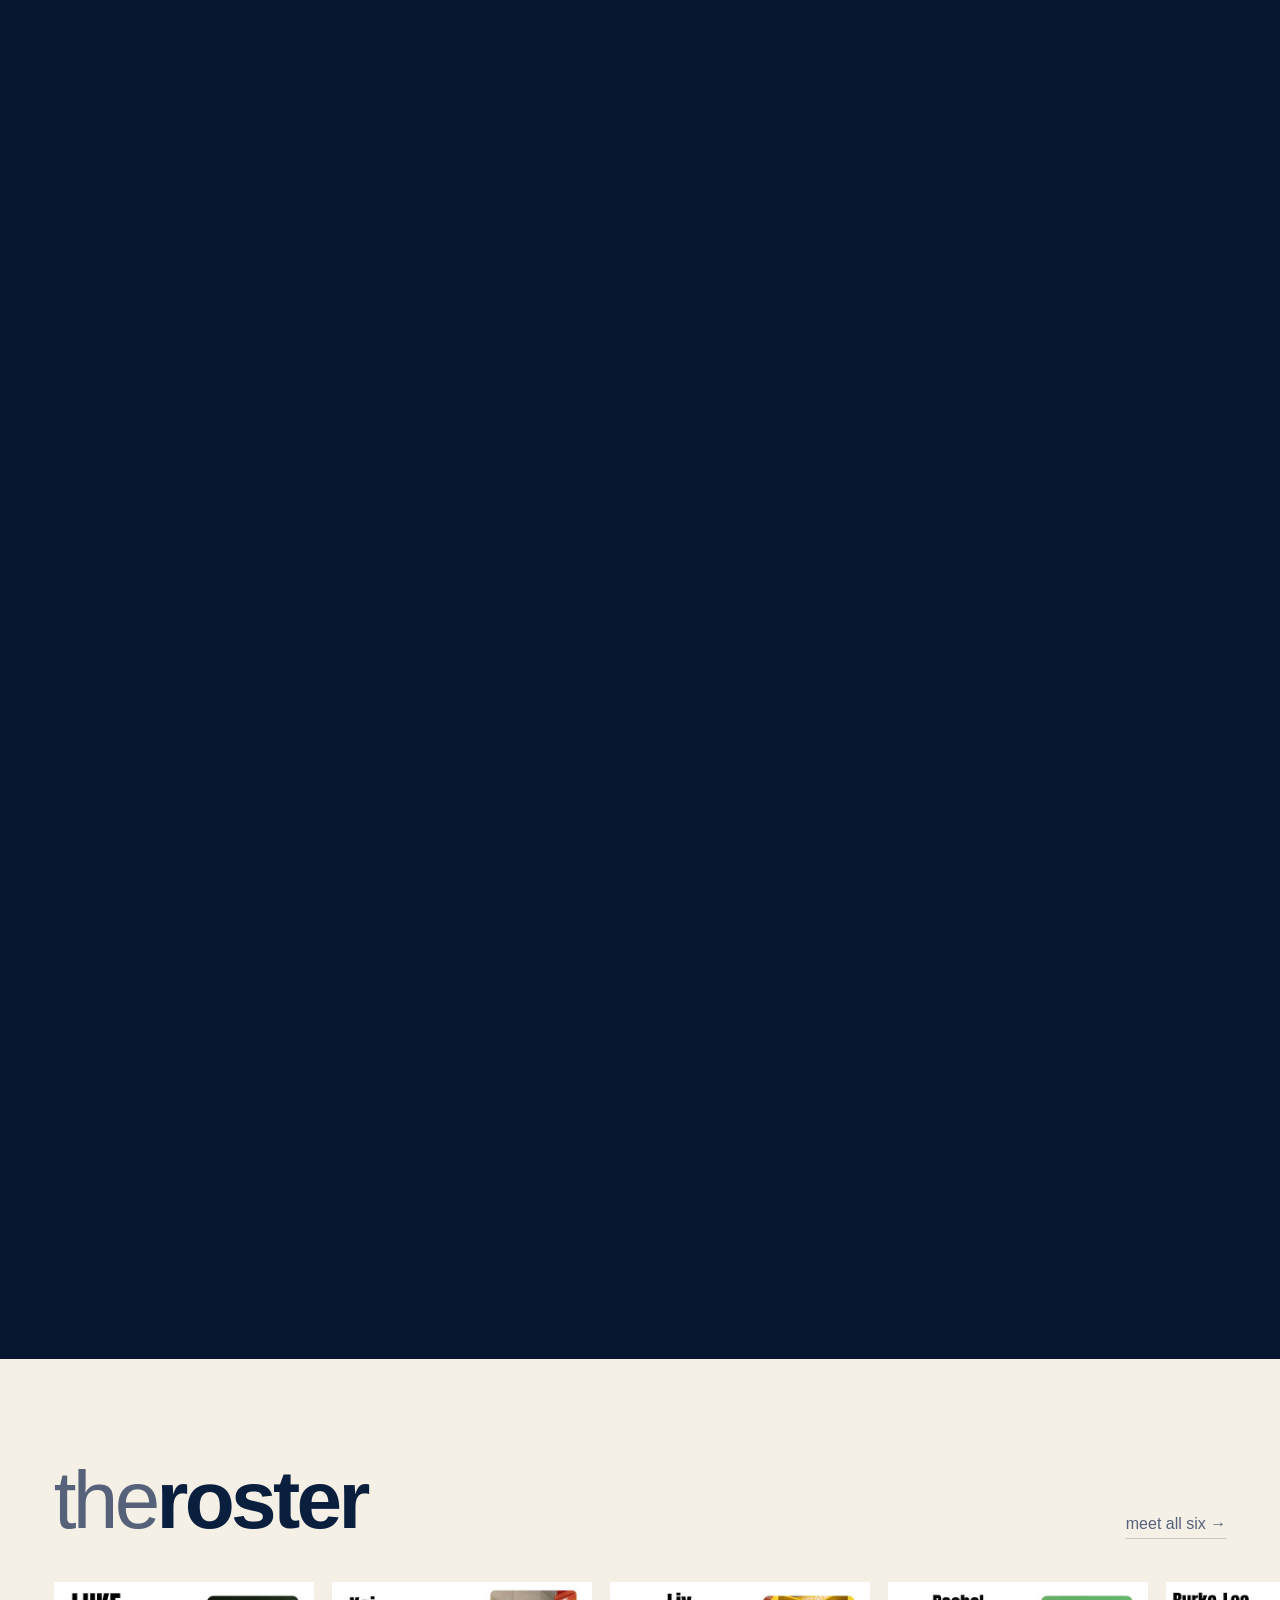
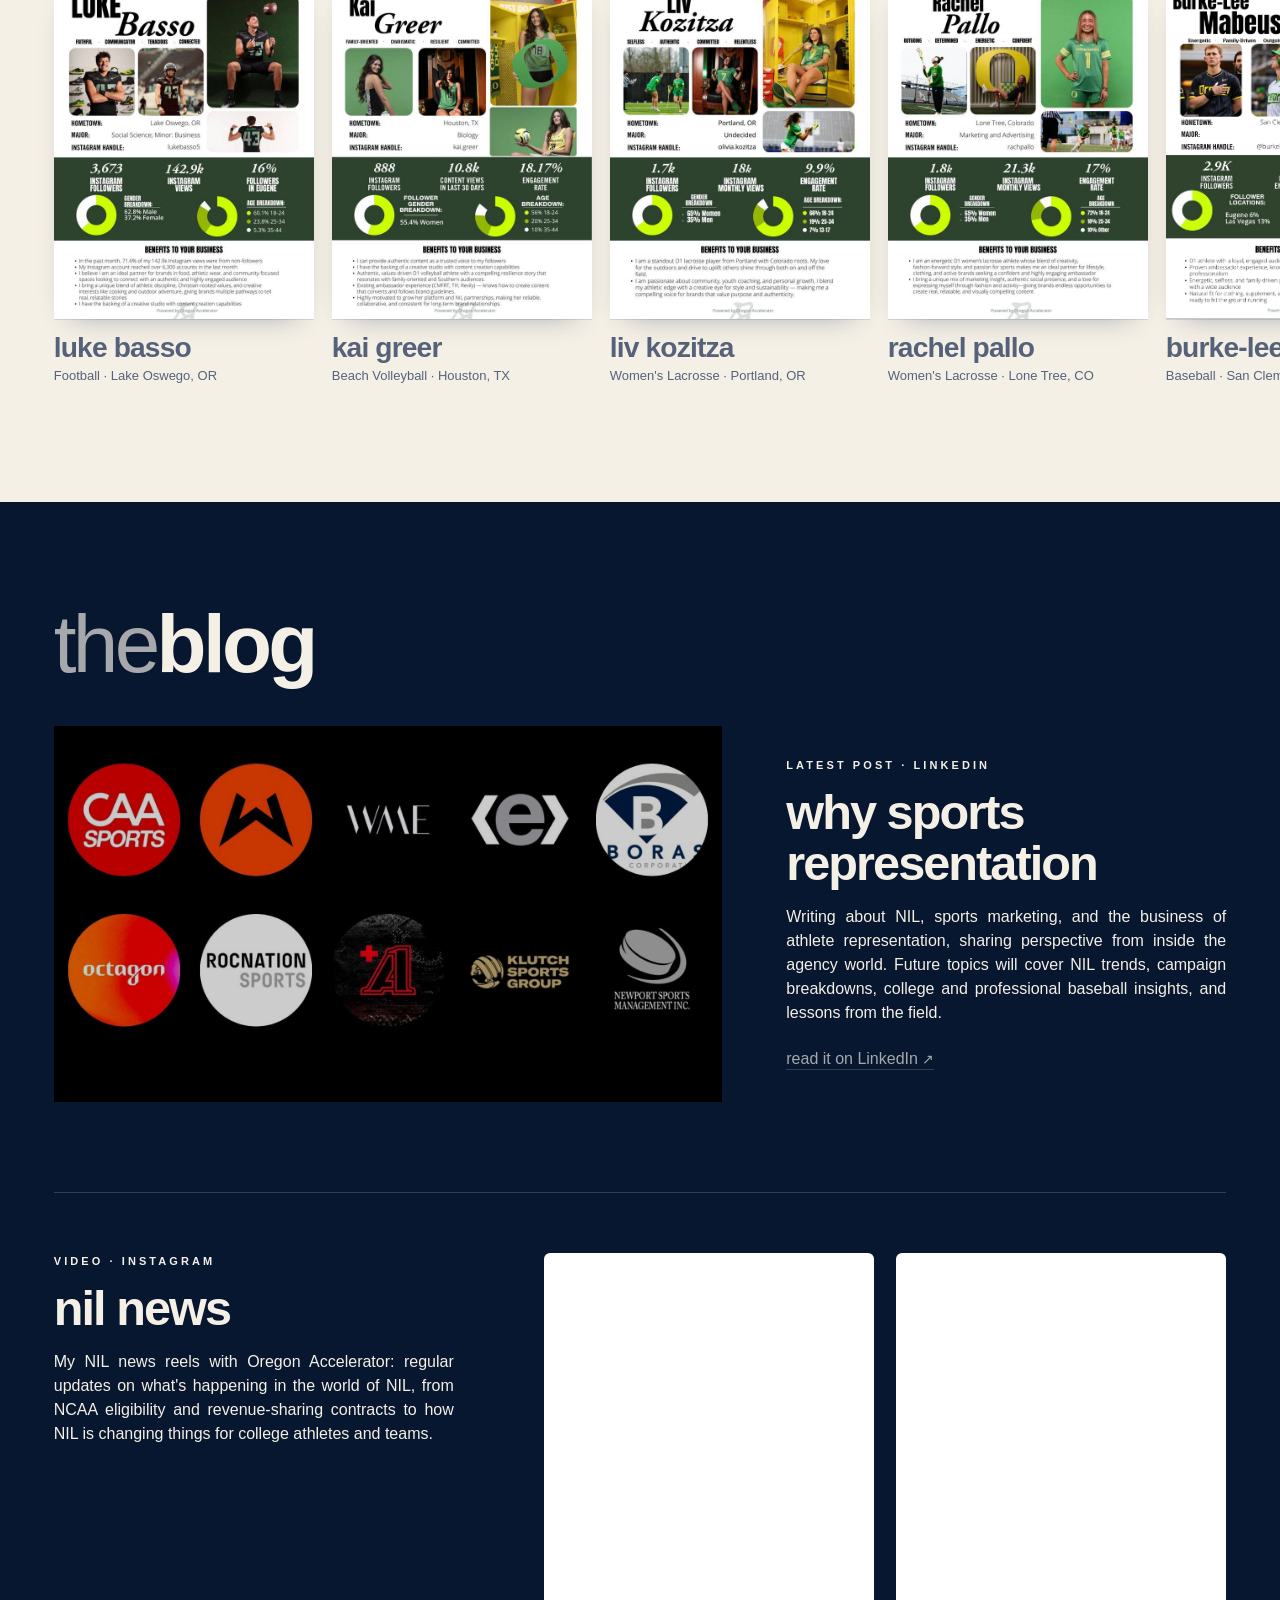
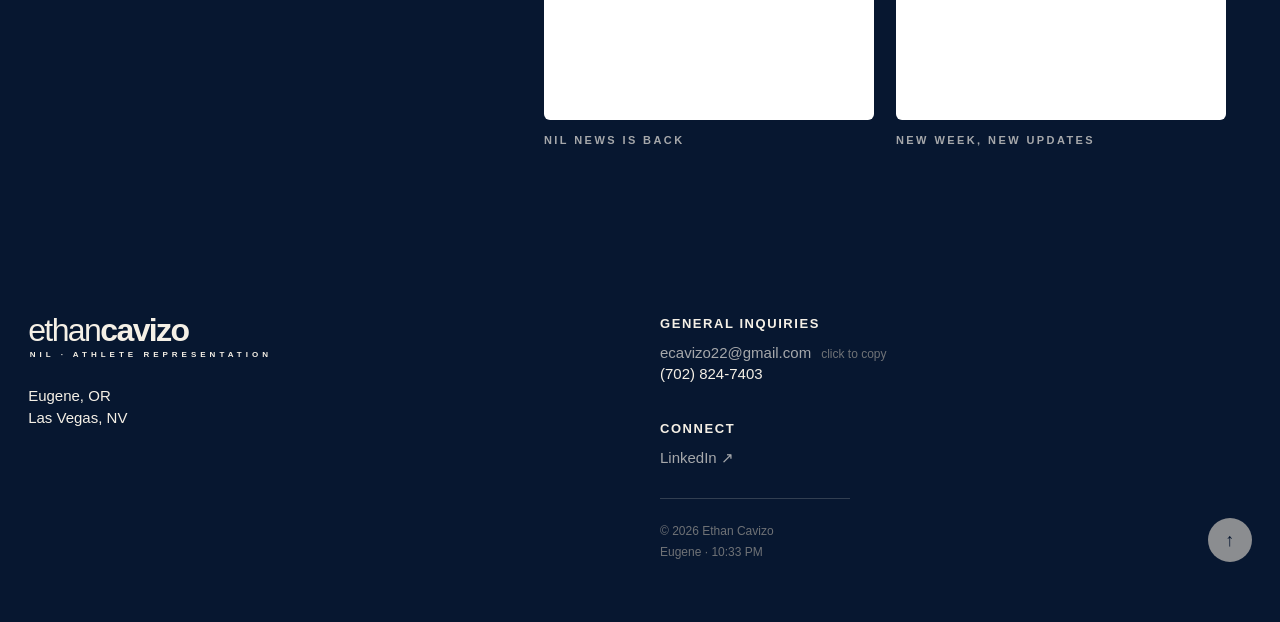
==== commit 6dfeb381: "Add files via upload" ====
--- a/index.html
+++ b/index.html
@@ -5,7 +5,7 @@
 <meta name="viewport" content="width=device-width, initial-scale=1.0">
 <title>Ethan Cavizo | NIL & Athlete Representation</title>
 <meta name="description" content="Ethan Cavizo is an Account Manager at Oregon Accelerator, managing NIL partnerships for University of Oregon student-athletes.">
-<link rel="stylesheet" href="css/style.css?v=43">
+<link rel="stylesheet" href="css/style.css?v=46">
 </head>
 <body data-page="home">
 
@@ -92,7 +92,7 @@
   </section>
 </main>
 
-<script src="js/data.js?v=43"></script>
-<script src="js/site.js?v=43"></script>
+<script src="js/data.js?v=46"></script>
+<script src="js/site.js?v=46"></script>
 </body>
 </html>
--- a/css/style.css
+++ b/css/style.css
@@ -435,3 +435,26 @@
 .reel figcaption { margin-top: 12px; font-size: 11px; font-weight: 700; letter-spacing: .22em; text-transform: uppercase; color: var(--grey); }
 @media (max-width: 820px) { .news { grid-template-columns: 1fr; } .reels { justify-content: start; } }
 @media (max-width: 480px) { .reels { grid-template-columns: minmax(0, 330px); } }
+
+/* ===== home panel: media fills the whole space above the caption, like a photo ===== */
+.st-home { display: flex; flex-direction: column; }
+.st-home .st-media { position: relative; inset: auto; flex: 1; min-height: 0; padding: 0; }
+.st-home .st-cap { position: relative; left: auto; right: auto; bottom: auto; flex: none; }
+.st-home.has-embed .st-media, .st-home.has-embed .st-cap { right: auto; margin-right: min(390px, 38%); }
+.st-home.has-deck .st-media, .st-home.has-deck .st-cap { margin-right: min(600px, 52%); }
+.st-home .ghost { margin: 0 5%; }
+.st-home .st-media img.st-photo-bg { height: 100%; }
+.st-home .st-logo-lg { position: absolute; inset: 0; width: auto; height: auto; margin: 0; border: 0; border-radius: 0; padding: 7% 13%; }
+.st-logo-cover { padding: 0 !important; overflow: hidden; }
+.st-logo-cover img { object-fit: cover !important; }
+@media (max-width: 900px) { .st-home.has-embed .st-media, .st-home.has-embed .st-cap, .st-home.has-deck .st-media, .st-home.has-deck .st-cap { margin-right: 0; } }
+@media (max-width: 700px) { .st-home .st-media { padding-top: 0; } .st-home .st-logo-lg { padding: 9% 14%; } .st-home .st-cap { padding-bottom: 74px; } }
+
+/* ===== work page: logos fill their space ===== */
+.st-detail .st-logo { width: 100%; height: clamp(150px, 25vh, 230px); padding: 30px 22%; }
+.st-detail .st-logo.st-logo-cover { padding: 0; }
+.st-own-logo { display: flex; align-items: center; justify-content: center; padding: 7% 7%; }
+.st-own-logo:not(.st-logo-dark):not(.st-logo-white) { background: var(--cream); }
+.st-own-logo img { width: 100%; height: 100%; object-fit: contain; }
+.st-own-logo.st-logo-cover { padding: 0; }
+.st-own-logo.st-logo-cover img { object-fit: cover; }
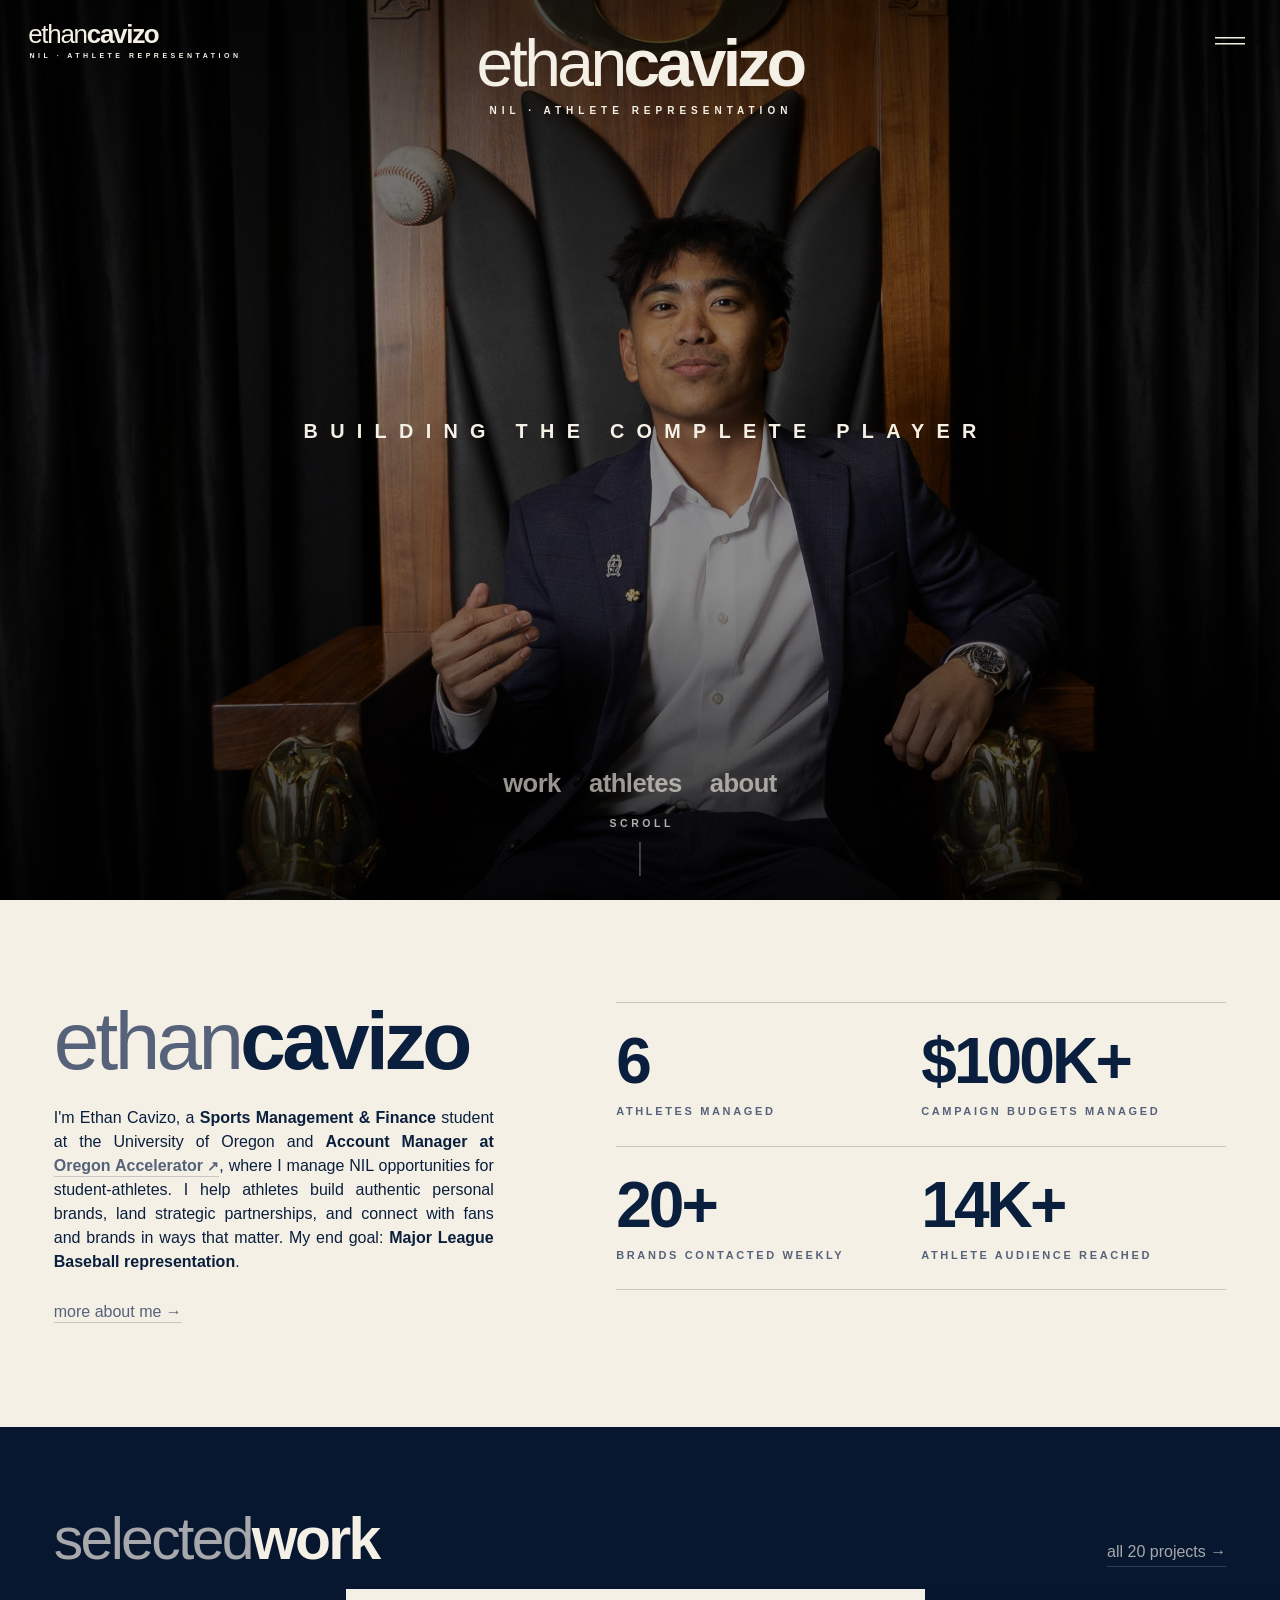
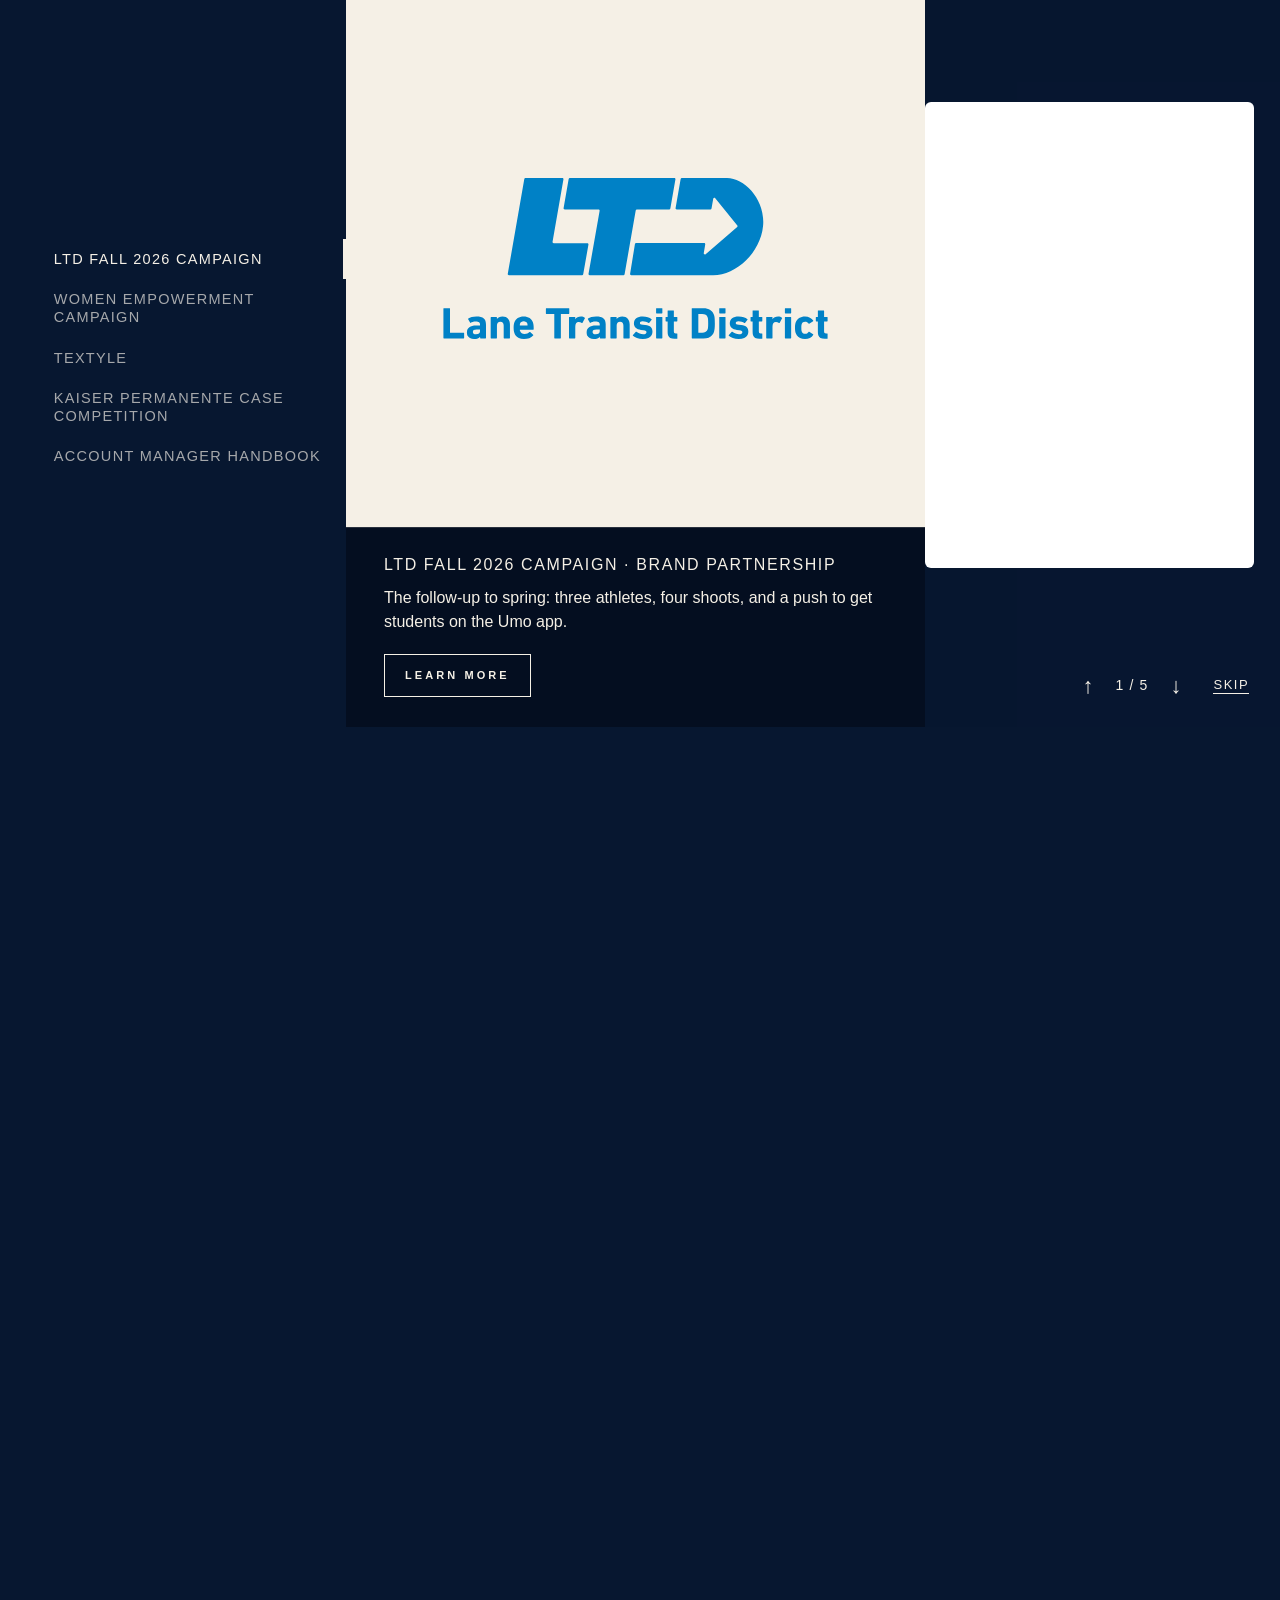
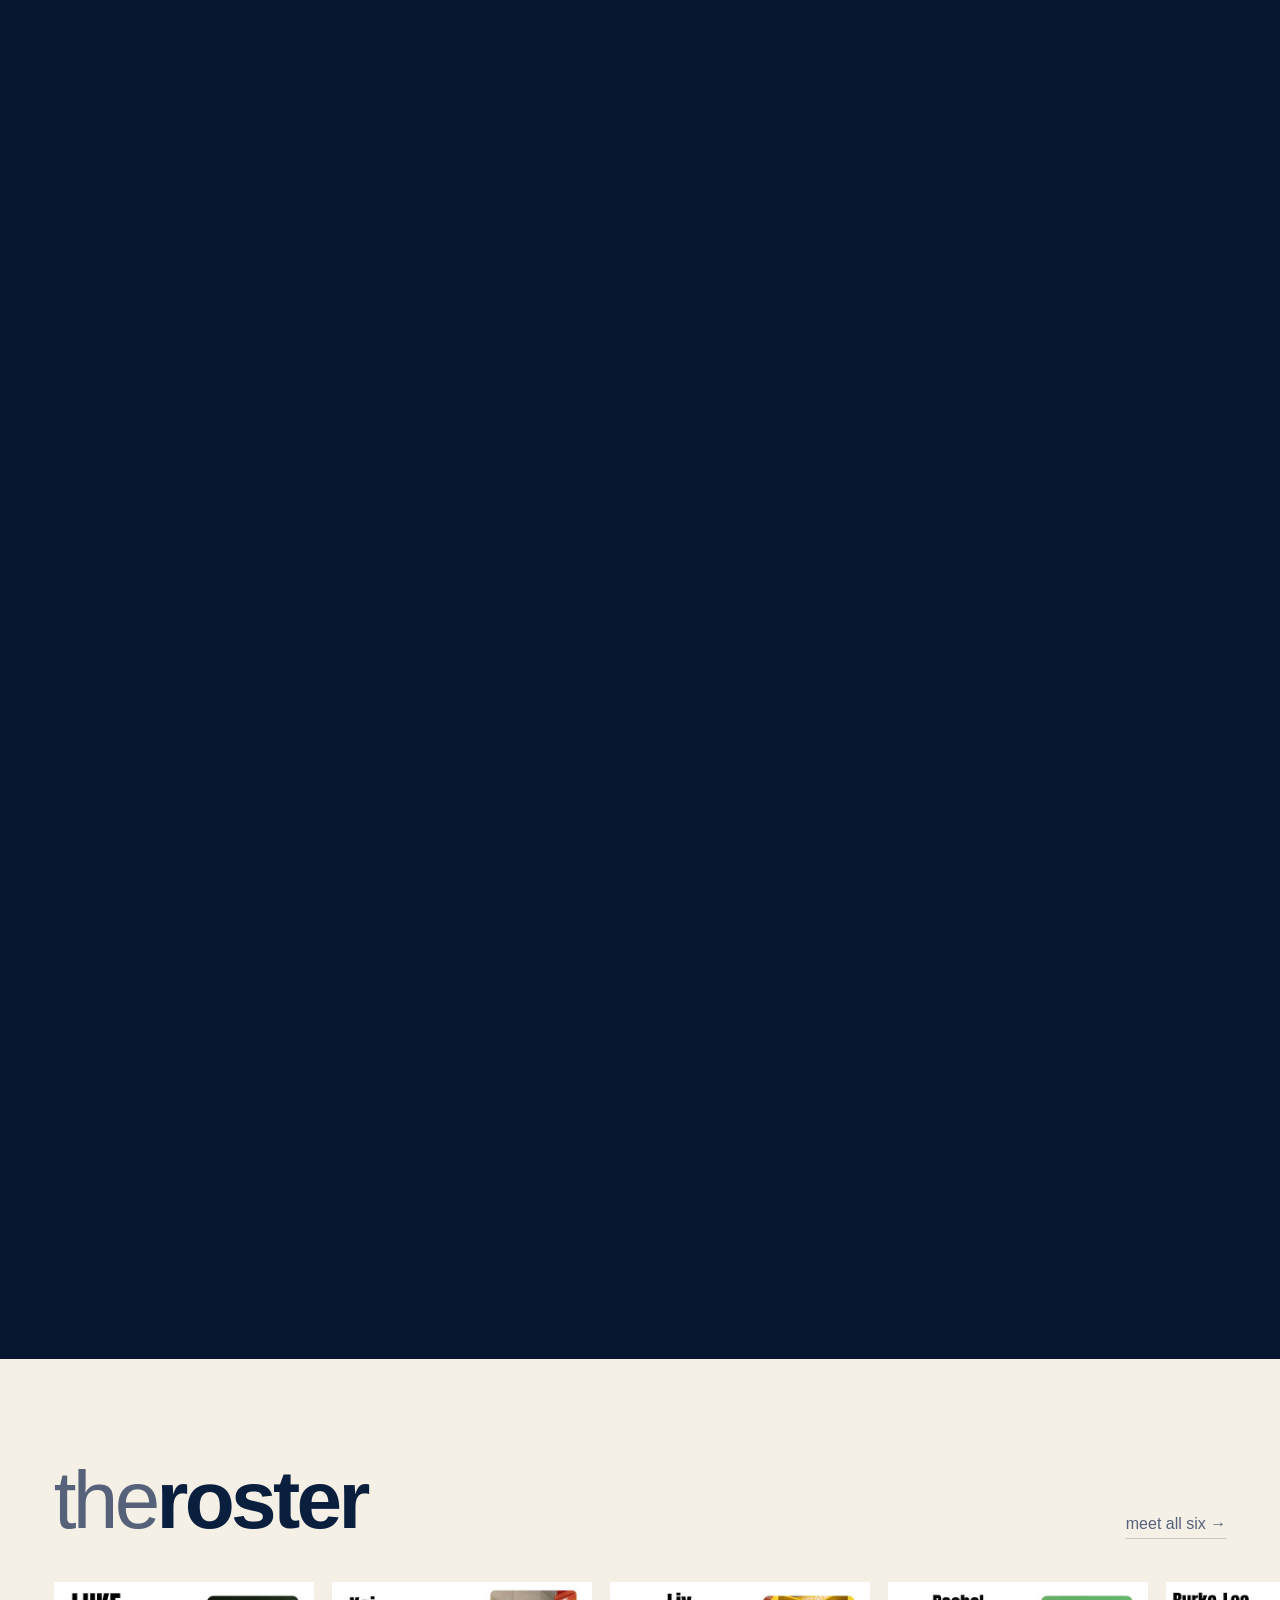
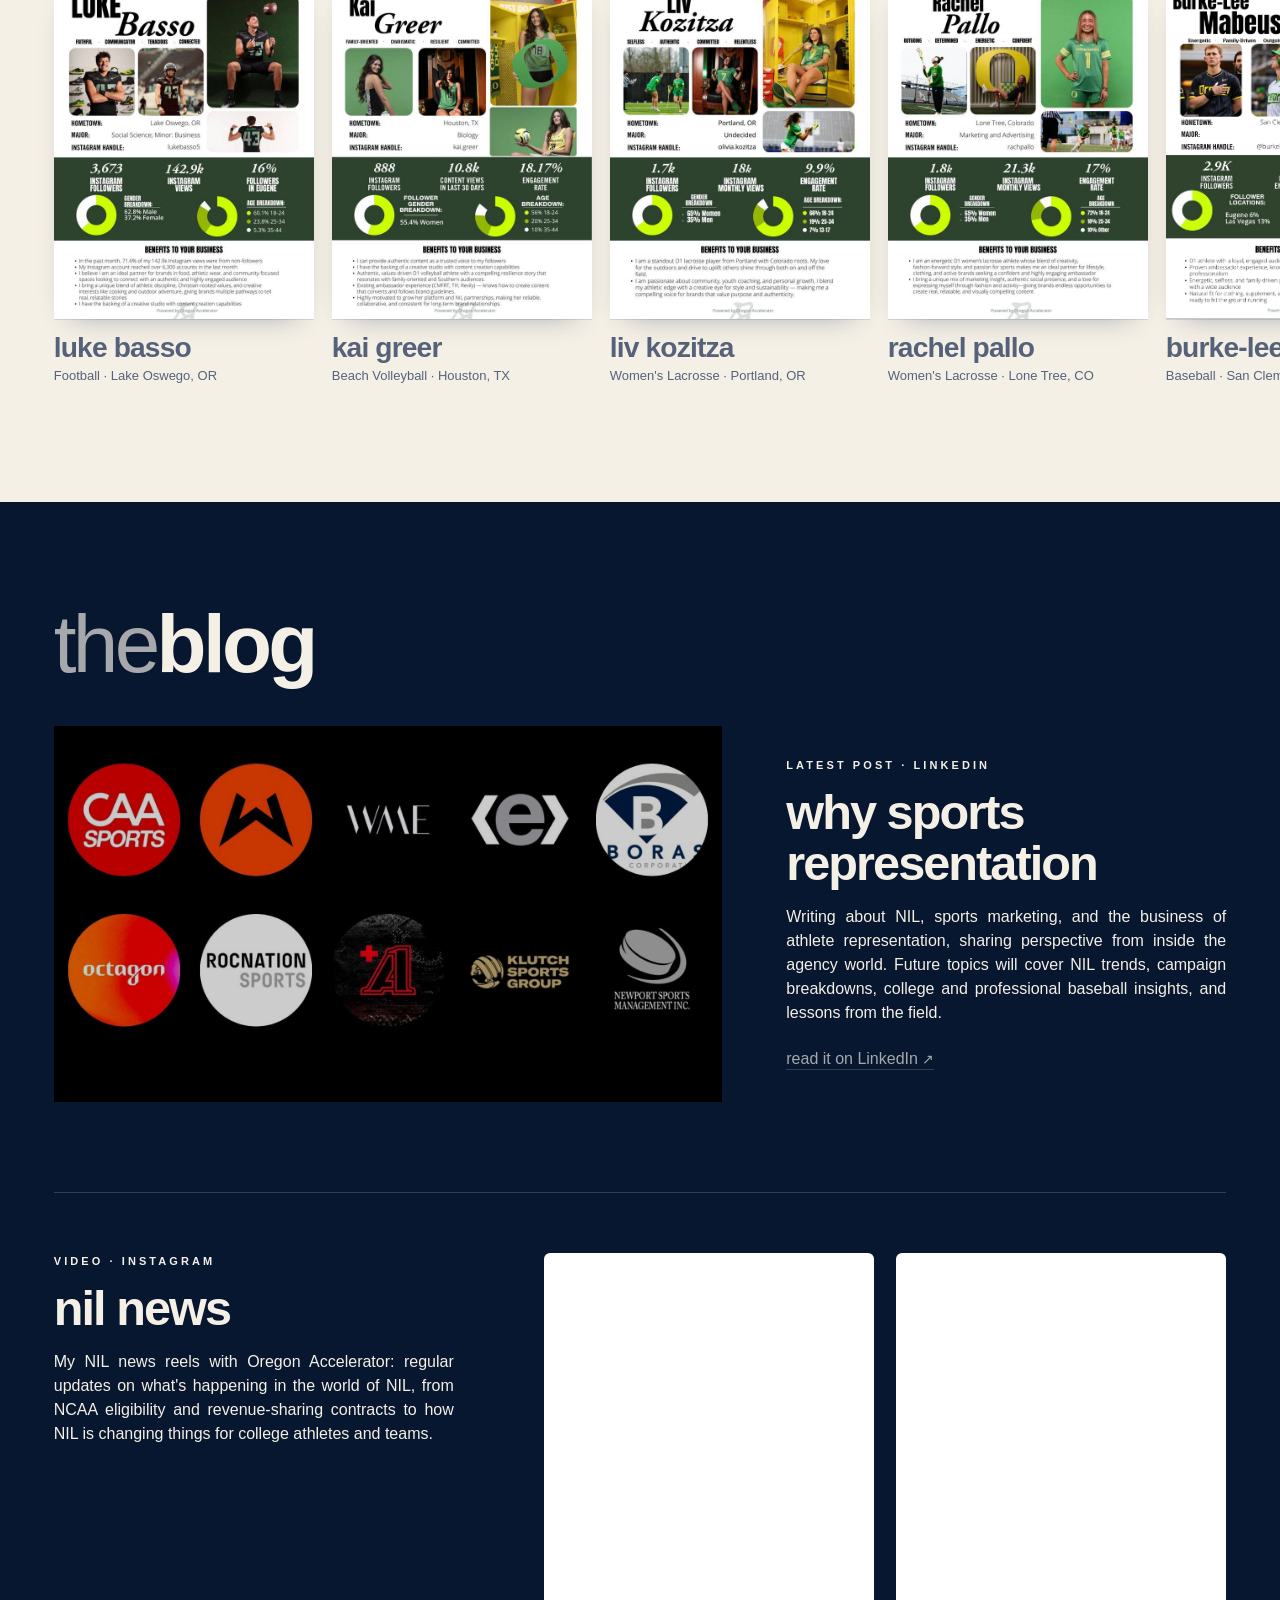
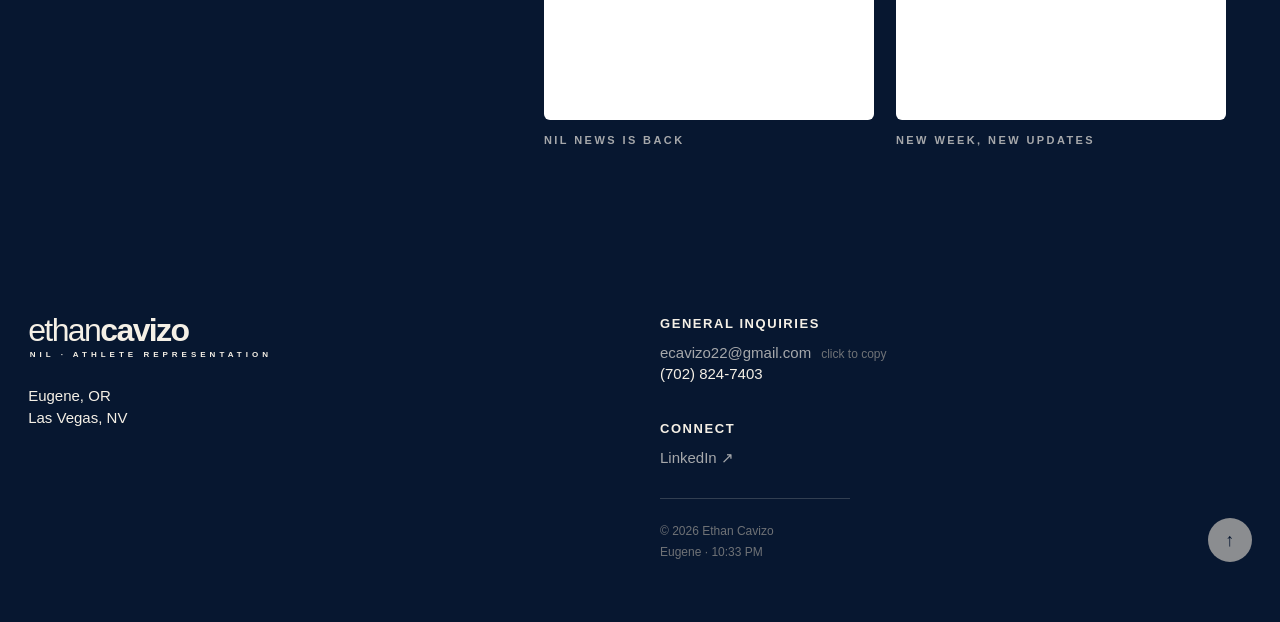
==== commit e883ecee: "Add files via upload" ====
--- a/index.html
+++ b/index.html
@@ -5,7 +5,7 @@
 <meta name="viewport" content="width=device-width, initial-scale=1.0">
 <title>Ethan Cavizo | NIL & Athlete Representation</title>
 <meta name="description" content="Ethan Cavizo is an Account Manager at Oregon Accelerator, managing NIL partnerships for University of Oregon student-athletes.">
-<link rel="stylesheet" href="css/style.css?v=46">
+<link rel="stylesheet" href="css/style.css?v=48">
 </head>
 <body data-page="home">
 
@@ -19,9 +19,10 @@
       <a href="athletes.html">athletes</a>
       <a href="about.html">about</a>
     </nav>
+    <a class="scroll-cue" href="#intro"><span>Scroll</span><i aria-hidden="true"></i></a>
   </section>
 
-  <section class="sec cream">
+  <section class="sec cream" id="intro">
     <div class="wrap intro">
       <div class="rv">
         <h2 class="title">ethan<b>cavizo</b></h2>
@@ -92,7 +93,7 @@
   </section>
 </main>
 
-<script src="js/data.js?v=46"></script>
-<script src="js/site.js?v=46"></script>
+<script src="js/data.js?v=48"></script>
+<script src="js/site.js?v=48"></script>
 </body>
 </html>
--- a/css/style.css
+++ b/css/style.css
@@ -104,7 +104,7 @@
 .hero-brand b { font-weight: 700; }
 .hero-brand small { font-size: clamp(8px, .8vw, 10px); margin-top: 10px; }
 .tagline { top: 48%; transform: translateY(-50%); font-size: clamp(12px, 1.55vw, 23px); font-weight: 700; letter-spacing: .62em; text-transform: uppercase; padding: 0 16px 0 calc(16px + .62em); line-height: 2; }
-.hero-links { bottom: 22px; display: flex; justify-content: center; gap: clamp(18px, 2.2vw, 30px); }
+.hero-links { bottom: 98px; display: flex; justify-content: center; gap: clamp(18px, 2.2vw, 30px); }
 .hero-links a { font-size: clamp(22px, 2vw, 28px); font-weight: 700; letter-spacing: -0.02em; text-transform: lowercase; color: rgba(245, 240, 230, .62); transition: color .2s; }
 .hero-links a:hover { color: var(--ink); }
 @media (max-width: 720px) { .tagline { letter-spacing: .4em; padding-left: calc(16px + .4em); font-size: 13px; } }
@@ -315,8 +315,19 @@
 .eyebrow::before { content: ""; width: 38px; height: 1px; background: currentColor; opacity: .7; }
 
 .pin { position: relative; height: 250vh; }
-.pin-stage { position: sticky; top: 0; height: 100vh; height: 100svh; display: flex; align-items: center; justify-content: center; text-align: center; overflow: hidden; padding: 110px var(--pad) 40px; }
+.pin-stage { position: sticky; top: 0; height: 100vh; height: 100svh; display: flex; align-items: center; justify-content: center; text-align: center; overflow: hidden; padding: 110px var(--pad) 92px; }
 .pin-stage .eyebrow { position: absolute; top: 108px; left: var(--pad); }
+.scroll-cue { position: absolute; left: 50%; bottom: 20px; transform: translateX(-50%); display: flex; flex-direction: column; align-items: center; gap: 10px; padding: 6px 14px; font-size: 10.5px; font-weight: 700; letter-spacing: .34em; text-transform: uppercase; color: var(--ink); opacity: .72; transition: opacity .2s; }
+.scroll-cue span { margin-right: -.34em; }
+.scroll-cue:hover { opacity: 1; }
+.scroll-cue i { position: relative; display: block; width: 1px; height: 34px; background: rgba(10, 31, 61, .2); overflow: hidden; }
+.scroll-cue i::after { content: ""; position: absolute; left: 0; top: 0; width: 100%; height: 100%; background: var(--ink); animation: cue 1.9s cubic-bezier(.6,0,.3,1) infinite; }
+@keyframes cue { 0% { transform: translateY(-100%); } 55% { transform: translateY(0); } 100% { transform: translateY(100%); } }
+@media (prefers-reduced-motion: reduce) { .scroll-cue i::after { animation: none; } }
+@media (max-height: 700px) { .scroll-cue { bottom: 10px; gap: 6px; } .scroll-cue i { height: 20px; } .pin-stage { padding-bottom: 70px; } }
+.hero > .scroll-cue { left: 50%; right: auto; bottom: 18px; }
+.hero > .scroll-cue i { background: rgba(245, 240, 230, .25); }
+@media (max-height: 700px) { .hero-links { bottom: 72px; } .hero > .scroll-cue { bottom: 10px; } }
 .pin-a { position: absolute; left: 0; right: 0; padding: 0 var(--pad); font-size: clamp(44px, 8.6vw, 132px); font-weight: 300; letter-spacing: -0.05em; line-height: .95; text-transform: lowercase; color: rgba(10, 31, 61, .26); transition: color .7s ease, opacity .5s ease, transform .7s cubic-bezier(.2,.7,.2,1); }
 .pin-a b { font-weight: 700; }
 .s1 .pin-a { color: var(--ink); }
